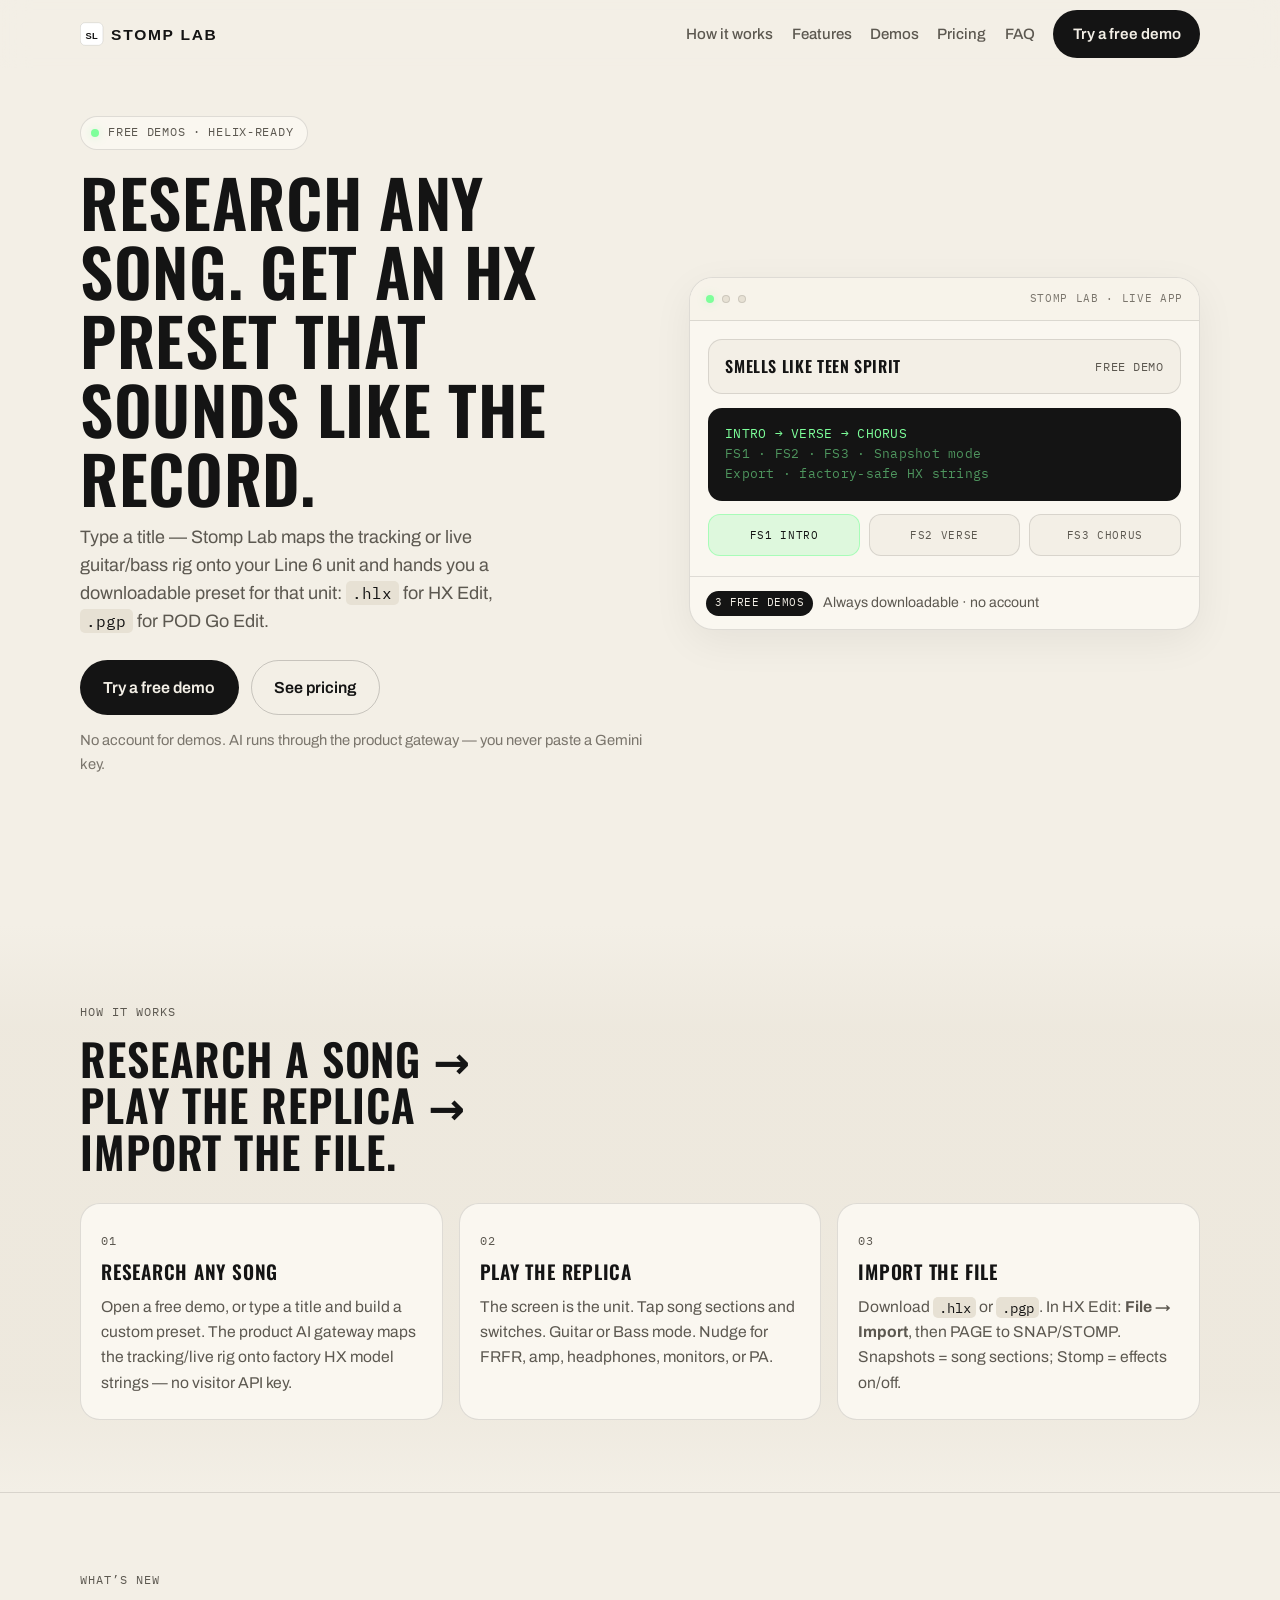
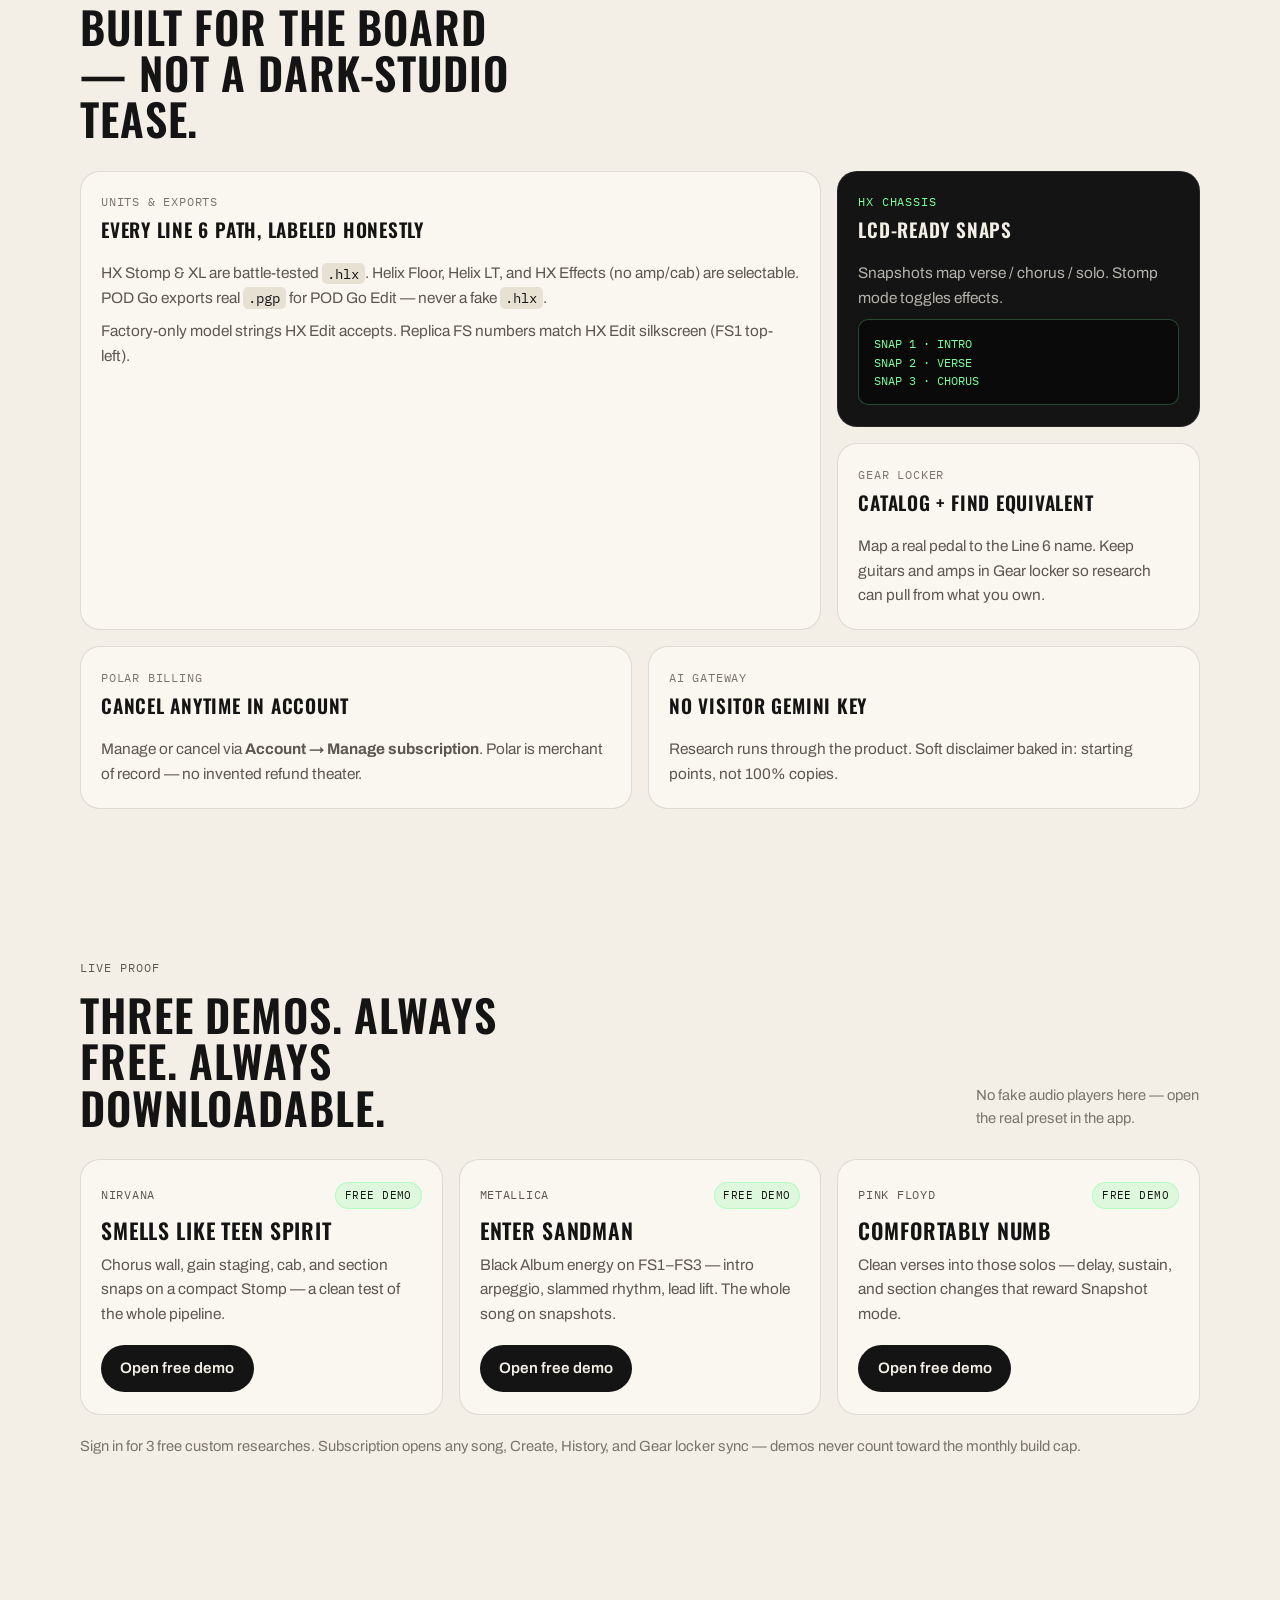
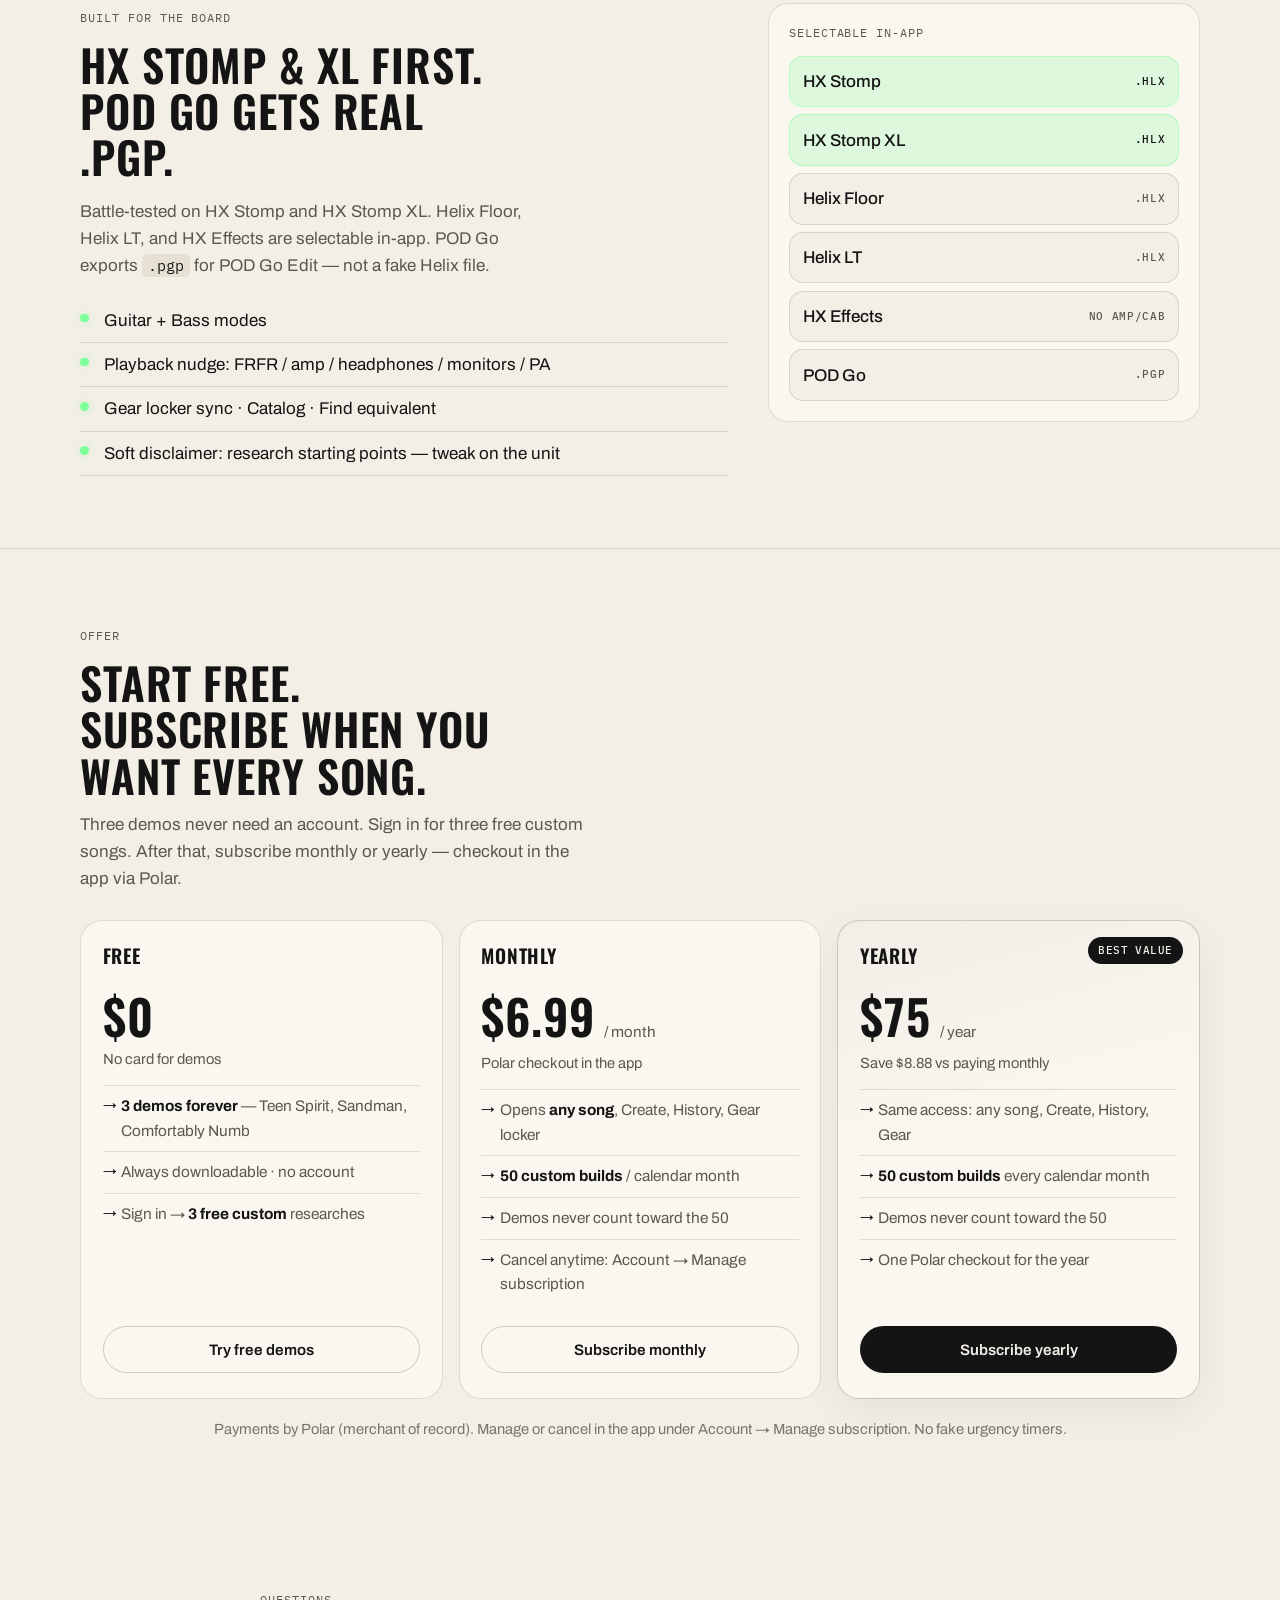
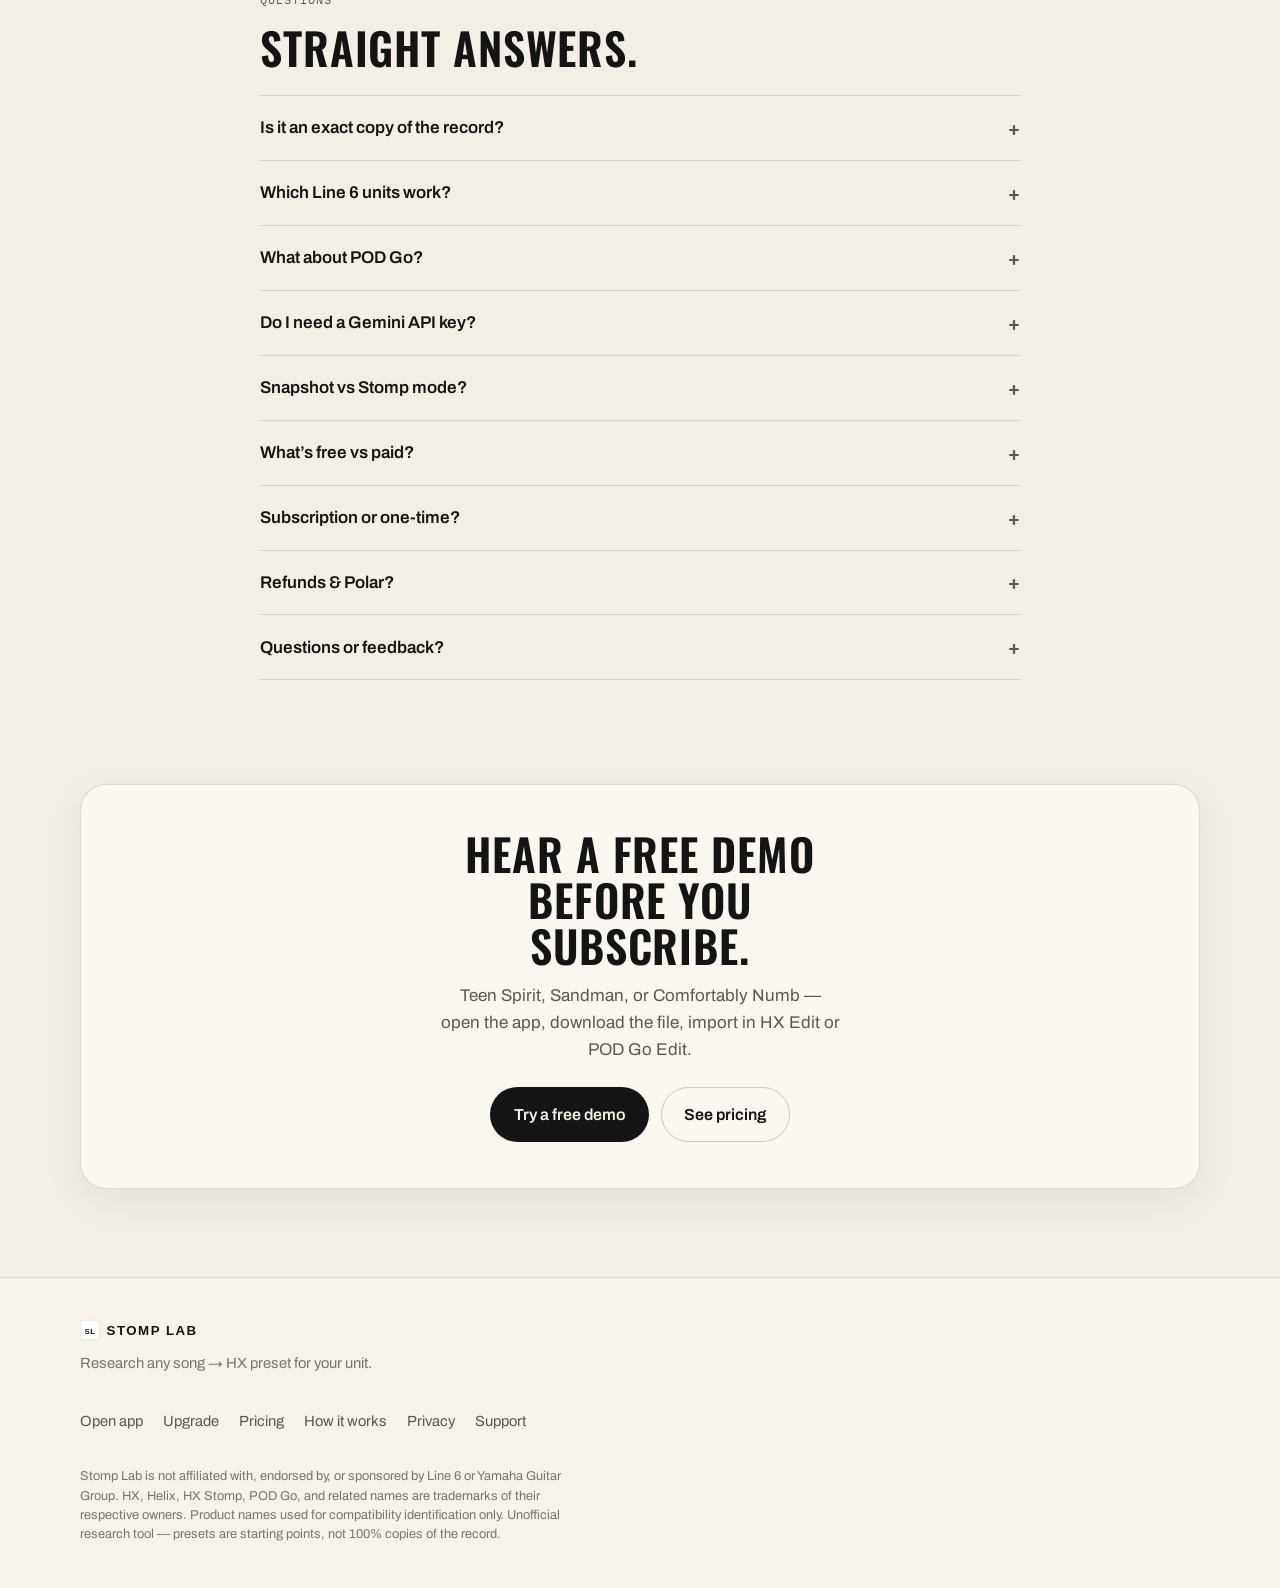
==== index.html @ 59ea1b0c "Sync cream landing to Sep 2026 app copy Drop Liam Boyd credit, soft-pedal Amazon shop, hero Research" ====
<!DOCTYPE html>
<html lang="en">
<head>
  <meta charset="utf-8">
  <meta name="viewport" content="width=device-width, initial-scale=1">
  <title>StompLab — Research any song. Get an HX preset that sounds like the record.</title>
  <meta name="description" content="Research any song. Type a title, get a preset for your Line 6 unit (.hlx / .pgp). Three free demos, no account. Built for HX Stomp &amp; Stomp XL.">
  <meta name="theme-color" content="#f3efe6">
  <meta name="color-scheme" content="light">
  <link rel="icon" href="favicon.svg" type="image/svg+xml">
  <link rel="canonical" href="https://stomplab-site.vercel.app/">
  <meta property="og:type" content="website">
  <meta property="og:site_name" content="StompLab">
  <meta property="og:title" content="StompLab — Research any song. Get an HX preset that sounds like the record.">
  <meta property="og:description" content="Type a title → preset for your unit (.hlx / .pgp). Three free demos always downloadable. Research any song on stomplab.app.">
  <meta property="og:image" content="https://stomplab.app/og.jpg">
  <meta property="og:image:alt" content="StompLab product view with a song mapped onto an HX Stomp layout">
  <meta property="og:url" content="https://stomplab-site.vercel.app/">
  <meta name="twitter:card" content="summary_large_image">
  <meta name="twitter:title" content="StompLab — Research any song. Get an HX preset that sounds like the record.">
  <meta name="twitter:description" content="3 free demos · no account · .hlx / .pgp · Snapshot-ready.">
  <meta name="twitter:image" content="https://stomplab.app/og.jpg">
  <link rel="preconnect" href="https://fonts.googleapis.com">
  <link rel="preconnect" href="https://fonts.gstatic.com" crossorigin>
  <link href="https://fonts.googleapis.com/css2?family=Archivo:ital,wght@0,400;0,500;0,600;0,700;1,400&family=IBM+Plex+Mono:wght@400;500&family=Oswald:wght@500;600;700&display=swap" rel="stylesheet">
  <link rel="stylesheet" href="styles.css">
  <script type="application/ld+json">
  {
    "@context": "https://schema.org",
    "@type": "SoftwareApplication",
    "name": "StompLab",
    "alternateName": "Stomp Lab",
    "applicationCategory": "MultimediaApplication",
    "operatingSystem": "Web",
    "url": "https://stomplab.app",
    "image": "https://stomplab.app/og.jpg",
    "description": "Research any song. Type a title, get a Line 6 preset for your unit — .hlx for HX Edit or .pgp for POD Go. Three free demos with no account.",
    "author": { "@type": "Organization", "name": "Stomp Lab" },
    "offers": [
      {
        "@type": "Offer",
        "name": "StompLab Monthly",
        "price": "6.99",
        "priceCurrency": "USD",
        "description": "Subscribe monthly via Polar. Opens any song, Create, History, Gear locker. 50 custom builds per calendar month; demos never count."
      },
      {
        "@type": "Offer",
        "name": "StompLab Yearly",
        "price": "75",
        "priceCurrency": "USD",
        "description": "Subscribe yearly (~$8.88 saved vs monthly). Same access: any song, Create, History, Gear, 50 custom builds per month."
      }
    ]
  }
  </script>
</head>
<body id="top">
  <a class="skip" href="#main">Skip to content</a>

  <header class="site-header" id="site-header">
    <div class="wrap header-inner">
      <a class="wordmark" href="#top" aria-label="Stomp Lab home">
        <img src="wordmark.svg" width="248" height="36" alt="Stomp Lab">
      </a>
      <button class="nav-toggle" type="button" aria-expanded="false" aria-controls="site-nav" aria-label="Open menu">
        <span aria-hidden="true"></span>
      </button>
      <nav class="site-nav" id="site-nav" aria-label="Primary">
        <a href="#how">How it works</a>
        <a href="#features">Features</a>
        <a href="#demos">Demos</a>
        <a href="#pricing">Pricing</a>
        <a href="#faq">FAQ</a>
        <a class="btn btn-primary" href="https://stomplab.app">Try a free demo</a>
      </nav>
    </div>
  </header>

  <main id="main">
    <!-- HERO -->
    <section class="hero">
      <div class="wrap hero-grid">
        <div class="hero-copy reveal">
          <p class="announcement"><span class="led" aria-hidden="true"></span> Free demos · Helix-ready</p>
          <h1>Research any song. Get an HX preset that sounds like the record.</h1>
          <p class="lede">Type a title — Stomp Lab maps the tracking or live guitar/bass rig onto your Line&nbsp;6 unit and hands you a downloadable preset for that unit: <code>.hlx</code> for HX Edit, <code>.pgp</code> for POD&nbsp;Go Edit.</p>
          <div class="cta-row">
            <a class="btn btn-primary btn-lg" href="https://stomplab.app">Try a free demo</a>
            <a class="btn btn-ghost btn-lg" href="#pricing">See pricing</a>
          </div>
          <p class="hero-fine">No account for demos. AI runs through the product gateway — you never paste a Gemini key.</p>
        </div>

        <aside class="hero-mock reveal" aria-label="Product workflow preview">
          <div class="mock-chrome">
            <span class="mock-dot live" aria-hidden="true"></span>
            <span class="mock-dot" aria-hidden="true"></span>
            <span class="mock-dot" aria-hidden="true"></span>
            <span class="mock-title">Stomp Lab · live app</span>
          </div>
          <div class="mock-body">
            <div class="mock-row">
              <strong>Smells Like Teen Spirit</strong>
              <span>Free demo</span>
            </div>
            <div class="mock-lcd" aria-hidden="true">
              <div>INTRO → VERSE → CHORUS</div>
              <div class="dim">FS1 · FS2 · FS3 · Snapshot mode</div>
              <div class="dim">Export · factory-safe HX strings</div>
            </div>
            <div class="mock-fs" aria-hidden="true">
              <div class="on">FS1 Intro</div>
              <div>FS2 Verse</div>
              <div>FS3 Chorus</div>
            </div>
          </div>
          <div class="mock-caption">
            <span class="pill pill-ink">3 free demos</span>
            <span>Always downloadable · no account</span>
          </div>
        </aside>
      </div>
    </section>

    <!-- PROOF STRIP -->
    <section class="trust" aria-label="What you get">
      <div class="wrap">
        <ul class="trust-strip reveal">
          <li><strong>3 free demos</strong> · no account</li>
          <li><code>.hlx</code> / <code>.pgp</code> exports</li>
          <li>Snapshot-ready (FS1 top-left)</li>
          <li>HX Stomp · XL · Helix · POD Go</li>
        </ul>
      </div>
    </section>

    <!-- HOW IT WORKS -->
    <section class="how" id="how" aria-labelledby="how-title">
      <div class="wrap">
        <p class="section-kicker">How it works</p>
        <h2 id="how-title" class="reveal">Research a song → play the replica → import the file.</h2>
        <ol class="steps">
          <li class="step reveal">
            <span class="step-num" aria-hidden="true">01</span>
            <h3>Research any song</h3>
            <p>Open a free demo, or type a title and build a custom preset. The product AI gateway maps the tracking/live rig onto factory HX model strings — no visitor API key.</p>
          </li>
          <li class="step reveal">
            <span class="step-num" aria-hidden="true">02</span>
            <h3>Play the replica</h3>
            <p>The screen is the unit. Tap song sections and switches. Guitar or Bass mode. Nudge for FRFR, amp, headphones, monitors, or PA.</p>
          </li>
          <li class="step reveal">
            <span class="step-num" aria-hidden="true">03</span>
            <h3>Import the file</h3>
            <p>Download <code>.hlx</code> or <code>.pgp</code>. In HX Edit: <strong>File → Import</strong>, then PAGE to SNAP/STOMP. Snapshots = song sections; Stomp = effects on/off.</p>
          </li>
        </ol>
      </div>
    </section>

    <!-- FEATURE BENTO -->
    <section class="features" id="features" aria-labelledby="features-title">
      <div class="wrap">
        <p class="section-kicker">What’s new</p>
        <h2 id="features-title" class="reveal">Built for the board — not a dark-studio tease.</h2>
        <div class="bento">
          <article class="bento-card bento-lg reveal">
            <p class="meta">Units &amp; exports</p>
            <h3>Every Line 6 path, labeled honestly</h3>
            <p>HX Stomp &amp; XL are battle-tested <code>.hlx</code>. Helix Floor, Helix LT, and HX Effects (no amp/cab) are selectable. POD Go exports real <code>.pgp</code> for POD Go Edit — never a fake <code>.hlx</code>.</p>
            <p>Factory-only model strings HX Edit accepts. Replica FS numbers match HX Edit silkscreen (FS1 top-left).</p>
          </article>
          <article class="bento-card bento-sm bento-chassis reveal">
            <p class="meta">HX chassis</p>
            <h3>LCD-ready snaps</h3>
            <p>Snapshots map verse / chorus / solo. Stomp mode toggles effects.</p>
            <div class="chassis-lcd">SNAP 1 · INTRO<br>SNAP 2 · VERSE<br>SNAP 3 · CHORUS</div>
          </article>
          <article class="bento-card bento-sm reveal">
            <p class="meta">Gear locker</p>
            <h3>Catalog + Find equivalent</h3>
            <p>Map a real pedal to the Line&nbsp;6 name. Keep guitars and amps in Gear locker so research can pull from what you own.</p>
          </article>
          <article class="bento-card bento-md reveal">
            <p class="meta">Polar billing</p>
            <h3>Cancel anytime in Account</h3>
            <p>Manage or cancel via <strong>Account → Manage subscription</strong>. Polar is merchant of record — no invented refund theater.</p>
          </article>
          <article class="bento-card bento-md reveal">
            <p class="meta">AI gateway</p>
            <h3>No visitor Gemini key</h3>
            <p>Research runs through the product. Soft disclaimer baked in: starting points, not 100% copies.</p>
          </article>
        </div>
      </div>
    </section>

    <!-- DEMO GALLERY -->
    <section class="demos" id="demos" aria-labelledby="demos-title">
      <div class="wrap">
        <div class="section-head">
          <div>
            <p class="section-kicker">Live proof</p>
            <h2 id="demos-title" class="reveal">Three demos. Always free. Always downloadable.</h2>
          </div>
          <p class="section-aside">No fake audio players here — open the real preset in the app.</p>
        </div>
        <div class="demo-grid">
          <article class="demo-card reveal">
            <div class="demo-meta">
              <span class="demo-artist">Nirvana</span>
              <span class="pill pill-led">Free demo</span>
            </div>
            <h3>Smells Like Teen Spirit</h3>
            <p>Chorus wall, gain staging, cab, and section snaps on a compact Stomp — a clean test of the whole pipeline.</p>
            <a class="btn btn-primary" href="https://stomplab.app/preset/featured-teen-spirit">Open free demo</a>
          </article>
          <article class="demo-card reveal">
            <div class="demo-meta">
              <span class="demo-artist">Metallica</span>
              <span class="pill pill-led">Free demo</span>
            </div>
            <h3>Enter Sandman</h3>
            <p>Black Album energy on FS1–FS3 — intro arpeggio, slammed rhythm, lead lift. The whole song on snapshots.</p>
            <a class="btn btn-primary" href="https://stomplab.app/preset/featured-sandman">Open free demo</a>
          </article>
          <article class="demo-card reveal">
            <div class="demo-meta">
              <span class="demo-artist">Pink Floyd</span>
              <span class="pill pill-led">Free demo</span>
            </div>
            <h3>Comfortably Numb</h3>
            <p>Clean verses into those solos — delay, sustain, and section changes that reward Snapshot mode.</p>
            <a class="btn btn-primary" href="https://stomplab.app/preset/featured-numb">Open free demo</a>
          </article>
        </div>
        <p class="demo-note">Sign in for 3 free custom researches. Subscription opens any song, Create, History, and Gear locker sync — demos never count toward the monthly build cap.</p>
      </div>
    </section>

    <!-- HARDWARE -->
    <section class="hardware" id="hardware" aria-labelledby="hardware-title">
      <div class="wrap hardware-grid">
        <div class="reveal">
          <p class="section-kicker">Built for the board</p>
          <h2 id="hardware-title">HX Stomp &amp; XL first. POD Go gets real .pgp.</h2>
          <p>Battle-tested on HX Stomp and HX Stomp XL. Helix Floor, Helix LT, and HX Effects are selectable in-app. POD Go exports <code>.pgp</code> for POD Go Edit — not a fake Helix file.</p>
          <ul class="check-list">
            <li>Guitar + Bass modes</li>
            <li>Playback nudge: FRFR / amp / headphones / monitors / PA</li>
            <li>Gear locker sync · Catalog · Find equivalent</li>
            <li>Soft disclaimer: research starting points — tweak on the unit</li>
          </ul>
        </div>
        <aside class="device-panel reveal" aria-label="Devices selectable in the app">
          <p class="device-label">Selectable in-app</p>
          <ul class="device-list">
            <li class="core">HX Stomp <span>.hlx</span></li>
            <li class="core">HX Stomp XL <span>.hlx</span></li>
            <li>Helix Floor <span>.hlx</span></li>
            <li>Helix LT <span>.hlx</span></li>
            <li>HX Effects <span>no amp/cab</span></li>
            <li>POD Go <span>.pgp</span></li>
          </ul>
        </aside>
      </div>
    </section>

    <!-- PRICING -->
    <section class="pricing" id="pricing" aria-labelledby="pricing-title">
      <div class="wrap">
        <p class="section-kicker">Offer</p>
        <h2 id="pricing-title" class="reveal">Start free. Subscribe when you want every song.</h2>
        <p class="price-intro">Three demos never need an account. Sign in for three free custom songs. After that, subscribe monthly or yearly — checkout in the app via Polar.</p>
        <div class="price-grid price-grid-3">
          <article class="price-card reveal">
            <h3>Free</h3>
            <p class="price-amount"><span class="num">$0</span></p>
            <p class="price-sub">No card for demos</p>
            <ul>
              <li><strong>3 demos forever</strong> — Teen Spirit, Sandman, Comfortably Numb</li>
              <li>Always downloadable · no account</li>
              <li>Sign in → <strong>3 free custom</strong> researches</li>
            </ul>
            <a class="btn btn-ghost btn-block" href="https://stomplab.app">Try free demos</a>
          </article>
          <article class="price-card reveal">
            <h3>Monthly</h3>
            <p class="price-amount">
              <span class="num">$6.99</span>
              <span class="was">/ month</span>
            </p>
            <p class="price-sub">Polar checkout in the app</p>
            <ul>
              <li>Opens <strong>any song</strong>, Create, History, Gear locker</li>
              <li><strong>50 custom builds</strong> / calendar month</li>
              <li>Demos never count toward the 50</li>
              <li>Cancel anytime: Account → Manage subscription</li>
            </ul>
            <a class="btn btn-ghost btn-block" href="https://stomplab.app/upgrade">Subscribe monthly</a>
          </article>
          <article class="price-card price-card-featured reveal">
            <p class="price-badge">Best value</p>
            <h3>Yearly</h3>
            <p class="price-amount">
              <span class="num">$75</span>
              <span class="was">/ year</span>
            </p>
            <p class="price-sub">Save $8.88 vs paying monthly</p>
            <ul>
              <li>Same access: any song, Create, History, Gear</li>
              <li><strong>50 custom builds</strong> every calendar month</li>
              <li>Demos never count toward the 50</li>
              <li>One Polar checkout for the year</li>
            </ul>
            <a class="btn btn-primary btn-block" href="https://stomplab.app/upgrade">Subscribe yearly</a>
          </article>
        </div>
        <p class="price-fine">Payments by Polar (merchant of record). Manage or cancel in the app under Account → Manage subscription. No fake urgency timers.</p>
      </div>
    </section>

    <!-- FAQ -->
    <section class="faq" id="faq" aria-labelledby="faq-title">
      <div class="wrap narrow">
        <p class="section-kicker">Questions</p>
        <h2 id="faq-title" class="reveal">Straight answers.</h2>
        <div class="accordion">
          <details>
            <summary>Is it an exact copy of the record?</summary>
            <p>No. Rigs are research starting points — not a 100% copy of the record. Use them as a reference, then tweak on your unit. The soft disclaimer is in the product for that reason.</p>
          </details>
          <details>
            <summary>Which Line 6 units work?</summary>
            <p>Battle-tested on <strong>HX Stomp</strong> and <strong>HX Stomp XL</strong> (<code>.hlx</code>). Also selectable: Helix Floor, Helix LT, HX Effects (no amp/cab), and POD Go (<code>.pgp</code> for POD Go Edit — not a fake <code>.hlx</code>).</p>
          </details>
          <details>
            <summary>What about POD Go?</summary>
            <p>POD Go is a first-class selectable unit. Exports are real <code>.pgp</code> files for POD Go Edit. We do not ship fake Helix <code>.hlx</code> files for POD Go.</p>
          </details>
          <details>
            <summary>Do I need a Gemini API key?</summary>
            <p>No. Research runs through the product’s AI gateway. You never paste a visitor Gemini key.</p>
          </details>
          <details>
            <summary>Snapshot vs Stomp mode?</summary>
            <p>After import (<strong>File → Import</strong> in HX Edit), PAGE to SNAP or STOMP. <strong>Snapshot</strong> = song sections on FS1–FS3 (FS1 is top-left, matching HX Edit silkscreen). <strong>Stomp</strong> = effects on/off.</p>
          </details>
          <details>
            <summary>What’s free vs paid?</summary>
            <p>Three demos forever with no account. Sign in for three free custom songs. Then subscribe <strong>$6.99/month</strong> or <strong>$75/year</strong> (save $8.88). Subscription opens any song, Create, History, and Gear locker. 50 custom builds per calendar month — demos never count.</p>
          </details>
          <details>
            <summary>Subscription or one-time?</summary>
            <p>Subscription only — monthly or yearly via Polar. There is no one-time unlock. Manage or cancel anytime via <strong>Account → Manage subscription</strong> (Polar MoR).</p>
          </details>
          <details>
            <summary>Refunds &amp; Polar?</summary>
            <p>Checkout and billing are handled by Polar as merchant of record. Use Polar’s customer flow for receipts, cancellation, and refund terms — we don’t invent a policy beyond what Polar shows.</p>
          </details>
          <details>
            <summary>Questions or feedback?</summary>
            <p>Email <a href="mailto:stomplab1@gmail.com">stomplab1@gmail.com</a>. Preset notes inside <a href="https://stomplab.app">stomplab.app</a> help improve how close presets get to the record and train the models — not just a mailbox dump.</p>
          </details>
        </div>
      </div>
    </section>

    <!-- FINAL CTA -->
    <section class="final-cta" aria-labelledby="final-title">
      <div class="wrap final-inner reveal">
        <h2 id="final-title">Hear a free demo before you subscribe.</h2>
        <p>Teen Spirit, Sandman, or Comfortably Numb — open the app, download the file, import in HX Edit or POD Go Edit.</p>
        <div class="cta-row center">
          <a class="btn btn-primary btn-lg" href="https://stomplab.app">Try a free demo</a>
          <a class="btn btn-ghost btn-lg" href="#pricing">See pricing</a>
        </div>
      </div>
    </section>
  </main>

  <footer class="site-footer">
    <div class="wrap footer-inner">
      <div class="footer-brand">
        <img src="wordmark.svg" width="180" height="26" alt="Stomp Lab">
        <p>Research any song → HX preset for your unit.</p>
      </div>
      <nav class="footer-nav" aria-label="Footer">
        <a href="https://stomplab.app">Open app</a>
        <a href="https://stomplab.app/upgrade">Upgrade</a>
        <a href="#pricing">Pricing</a>
        <a href="#how">How it works</a>
        <a href="privacy.html">Privacy</a>
        <a href="mailto:stomplab1@gmail.com">Support</a>
      </nav>
      <p class="footer-legal">Stomp Lab is not affiliated with, endorsed by, or sponsored by Line&nbsp;6 or Yamaha Guitar Group. HX, Helix, HX Stomp, POD Go, and related names are trademarks of their respective owners. Product names used for compatibility identification only. Unofficial research tool — presets are starting points, not 100% copies of the record.</p>
    </div>
  </footer>

  <div class="mobile-cta" aria-label="Quick action">
    <a class="btn btn-primary" href="https://stomplab.app">Try a free demo</a>
  </div>

  <script src="main.js" defer></script>
</body>
</html>
---- styles.css ----
:root {
  --bg: #f3efe6;
  --bg-elev: #f7f3ea;
  --card: #faf7f0;
  --card-hover: #fffdf8;
  --muted-surface: #e7e1d4;
  --text: #141414;
  --muted: #5c5850;
  --muted-2: #7a756c;
  --border: rgba(20, 20, 20, 0.12);
  --border-strong: rgba(20, 20, 20, 0.2);
  --led: #7dff9a;
  --led-dim: rgba(125, 255, 154, 0.22);
  --led-glow: rgba(125, 255, 154, 0.35);
  --chassis: #141414;
  --chassis-card: #1c1c1c;
  --chassis-text: #f3efe6;
  --radius: 20px;
  --radius-sm: 14px;
  --radius-pill: 999px;
  --wrap: 1120px;
  --header-h: 68px;
  --font-display: "Oswald", "Arial Narrow", system-ui, sans-serif;
  --font-sans: "Archivo", system-ui, sans-serif;
  --font-mono: "IBM Plex Mono", ui-monospace, monospace;
  --ease: cubic-bezier(0.22, 1, 0.36, 1);
  --shadow-soft: 0 12px 40px rgba(20, 20, 20, 0.06);
}

*, *::before, *::after { box-sizing: border-box; }

html {
  scroll-behavior: smooth;
  -webkit-text-size-adjust: 100%;
}

@media (prefers-reduced-motion: reduce) {
  html { scroll-behavior: auto; }
  *, *::before, *::after {
    animation-duration: 0.01ms !important;
    animation-iteration-count: 1 !important;
    transition-duration: 0.01ms !important;
  }
  .reveal { opacity: 1 !important; transform: none !important; }
}

body {
  margin: 0;
  font-family: var(--font-sans);
  font-size: 1.0625rem;
  line-height: 1.6;
  color: var(--text);
  background: var(--bg);
  min-height: 100vh;
}

img { max-width: 100%; height: auto; display: block; }
a { color: var(--text); text-decoration-thickness: 1px; text-underline-offset: 0.18em; }
a:hover { color: #000; }
code {
  font-family: var(--font-mono);
  font-size: 0.88em;
  color: var(--text);
  background: var(--muted-surface);
  padding: 0.12em 0.4em;
  border-radius: 5px;
}

.wrap { width: min(100% - 2rem, var(--wrap)); margin-inline: auto; }
.wrap.narrow { width: min(100% - 2rem, 760px); }

.skip {
  position: absolute;
  left: 1rem;
  top: -100px;
  z-index: 100;
  background: var(--text);
  color: var(--bg);
  padding: 0.7rem 1rem;
  font-weight: 600;
  border-radius: 10px;
}
.skip:focus { top: 1rem; outline: 2px solid var(--led); }

/* ——— Nav ——— */
.site-header {
  position: sticky;
  top: 0;
  z-index: 50;
  height: var(--header-h);
  background: rgba(243, 239, 230, 0.78);
  backdrop-filter: blur(14px);
  -webkit-backdrop-filter: blur(14px);
  border-bottom: 1px solid transparent;
  transition: border-color 0.2s ease, background 0.2s ease, box-shadow 0.2s ease;
}
.site-header.is-scrolled {
  border-bottom-color: var(--border);
  background: rgba(243, 239, 230, 0.92);
  box-shadow: 0 8px 24px rgba(20, 20, 20, 0.04);
}
.header-inner {
  height: var(--header-h);
  display: flex;
  align-items: center;
  justify-content: space-between;
  gap: 1rem;
}
.wordmark img { height: 28px; width: auto; }
.site-nav {
  display: flex;
  align-items: center;
  gap: 1.15rem;
}
.site-nav a:not(.btn) {
  color: var(--muted);
  text-decoration: none;
  font-weight: 500;
  font-size: 0.94rem;
  min-height: 44px;
  display: inline-flex;
  align-items: center;
}
.site-nav a:not(.btn):hover { color: var(--text); }
.nav-toggle {
  display: none;
  width: 44px;
  height: 44px;
  border: 1px solid var(--border);
  border-radius: 12px;
  background: var(--card);
  cursor: pointer;
  align-items: center;
  justify-content: center;
  padding: 0;
}
.nav-toggle span,
.nav-toggle span::before,
.nav-toggle span::after {
  display: block;
  width: 18px;
  height: 2px;
  background: var(--text);
  position: relative;
  transition: transform 0.2s var(--ease);
}
.nav-toggle span::before,
.nav-toggle span::after { content: ""; position: absolute; left: 0; }
.nav-toggle span::before { top: -6px; }
.nav-toggle span::after { top: 6px; }
.nav-toggle[aria-expanded="true"] span { background: transparent; }
.nav-toggle[aria-expanded="true"] span::before { top: 0; transform: rotate(45deg); }
.nav-toggle[aria-expanded="true"] span::after { top: 0; transform: rotate(-45deg); }

/* ——— Buttons ——— */
.btn {
  display: inline-flex;
  align-items: center;
  justify-content: center;
  gap: 0.4rem;
  min-height: 44px;
  padding: 0.65rem 1.15rem;
  border-radius: var(--radius-pill);
  font-family: var(--font-sans);
  font-weight: 600;
  font-size: 0.95rem;
  text-decoration: none;
  border: 1px solid transparent;
  cursor: pointer;
  transition: transform 0.15s var(--ease), background 0.15s ease, border-color 0.15s ease, box-shadow 0.15s ease;
}
.btn:hover { color: inherit; }
.btn-primary {
  background: var(--text);
  color: var(--bg);
}
.btn-primary:hover {
  background: #000;
  color: var(--bg);
  transform: translateY(-1px);
  box-shadow: var(--shadow-soft);
}
.btn-ghost {
  background: transparent;
  color: var(--text);
  border-color: var(--border-strong);
}
.btn-ghost:hover {
  border-color: var(--text);
  background: var(--card);
  color: var(--text);
}
.btn-lg { padding: 0.85rem 1.4rem; font-size: 1rem; }
.btn-block { width: 100%; }
.cta-row {
  display: flex;
  flex-wrap: wrap;
  gap: 0.75rem;
  margin-top: 1.5rem;
}
.cta-row.center { justify-content: center; }

/* ——— Type ——— */
.eyebrow,
.section-kicker {
  display: inline-flex;
  align-items: center;
  gap: 0.55rem;
  font-family: var(--font-mono);
  font-size: 0.75rem;
  letter-spacing: 0.08em;
  text-transform: uppercase;
  color: var(--muted);
  margin: 0 0 0.95rem;
}
.announcement {
  display: inline-flex;
  align-items: center;
  gap: 0.55rem;
  padding: 0.4rem 0.85rem 0.4rem 0.65rem;
  border-radius: var(--radius-pill);
  border: 1px solid var(--border);
  background: var(--card);
  font-family: var(--font-mono);
  font-size: 0.74rem;
  letter-spacing: 0.06em;
  text-transform: uppercase;
  color: var(--muted);
  margin: 0 0 1.15rem;
}
.led {
  width: 8px;
  height: 8px;
  border-radius: 50%;
  background: var(--led);
  box-shadow: 0 0 10px var(--led-glow);
  flex-shrink: 0;
  animation: pulse-led 2.4s ease-in-out infinite;
}
@keyframes pulse-led {
  0%, 100% { opacity: 1; }
  50% { opacity: 0.45; }
}
@media (prefers-reduced-motion: reduce) {
  .led { animation: none; }
}

h1, h2, h3 {
  font-family: var(--font-display);
  font-weight: 600;
  letter-spacing: 0.02em;
  text-transform: uppercase;
  line-height: 1.05;
  margin: 0 0 0.75rem;
  color: var(--text);
}
h1 {
  font-size: clamp(2.4rem, 6vw, 4.1rem);
  max-width: 14ch;
  letter-spacing: 0.01em;
}
h2 {
  font-size: clamp(1.85rem, 3.8vw, 2.75rem);
  max-width: 18ch;
}
h3 {
  font-size: 1.2rem;
  letter-spacing: 0.04em;
  text-transform: uppercase;
}
.lede {
  font-size: 1.125rem;
  color: var(--muted);
  max-width: 42ch;
  margin: 0;
  line-height: 1.55;
}
.hero-fine,
.section-aside,
.demo-note,
.price-fine {
  color: var(--muted-2);
  font-size: 0.92rem;
}
.section-head {
  display: flex;
  flex-wrap: wrap;
  align-items: end;
  justify-content: space-between;
  gap: 1rem;
  margin-bottom: 1.75rem;
}
.section-head h2 { margin-bottom: 0; }
.section-aside { max-width: 28ch; margin: 0; }

/* ——— Reveal ——— */
.reveal {
  opacity: 0;
  transform: translateY(14px);
  transition: opacity 0.45s var(--ease), transform 0.45s var(--ease);
}
.reveal.is-in { opacity: 1; transform: none; }

/* ——— Hero ——— */
.hero { padding: 3rem 0 2.25rem; }
.hero-grid {
  display: grid;
  gap: 2.25rem;
  align-items: center;
}
@media (min-width: 920px) {
  .hero-grid {
    grid-template-columns: 1.05fr 0.95fr;
    gap: 2.75rem;
  }
}
.hero-mock {
  background: var(--card);
  border: 1px solid var(--border);
  border-radius: calc(var(--radius) + 4px);
  overflow: hidden;
  box-shadow: var(--shadow-soft);
}
.mock-chrome {
  display: flex;
  align-items: center;
  gap: 0.5rem;
  padding: 0.75rem 1rem;
  border-bottom: 1px solid var(--border);
  background: var(--bg-elev);
}
.mock-dot {
  width: 8px;
  height: 8px;
  border-radius: 50%;
  background: var(--muted-surface);
  border: 1px solid var(--border);
}
.mock-dot.live { background: var(--led); border-color: transparent; box-shadow: 0 0 8px var(--led-glow); }
.mock-title {
  margin-left: auto;
  font-family: var(--font-mono);
  font-size: 0.7rem;
  letter-spacing: 0.06em;
  text-transform: uppercase;
  color: var(--muted-2);
}
.mock-body { padding: 1.15rem 1.15rem 1.25rem; display: grid; gap: 0.85rem; }
.mock-row {
  display: flex;
  align-items: center;
  justify-content: space-between;
  gap: 0.75rem;
  padding: 0.85rem 1rem;
  border-radius: var(--radius-sm);
  border: 1px solid var(--border);
  background: var(--bg);
}
.mock-row strong {
  font-family: var(--font-display);
  font-weight: 600;
  letter-spacing: 0.04em;
  text-transform: uppercase;
  font-size: 1rem;
}
.mock-row span {
  font-family: var(--font-mono);
  font-size: 0.72rem;
  letter-spacing: 0.05em;
  text-transform: uppercase;
  color: var(--muted);
}
.mock-lcd {
  background: var(--chassis);
  color: var(--led);
  border-radius: var(--radius-sm);
  padding: 1rem 1.05rem;
  font-family: var(--font-mono);
  font-size: 0.82rem;
  line-height: 1.55;
  letter-spacing: 0.02em;
}
.mock-lcd .dim { color: rgba(125, 255, 154, 0.55); }
.mock-fs {
  display: grid;
  grid-template-columns: repeat(3, 1fr);
  gap: 0.55rem;
}
.mock-fs div {
  text-align: center;
  padding: 0.7rem 0.4rem;
  border-radius: 12px;
  border: 1px solid var(--border);
  background: var(--bg);
  font-family: var(--font-mono);
  font-size: 0.68rem;
  letter-spacing: 0.06em;
  text-transform: uppercase;
  color: var(--muted);
}
.mock-fs div.on {
  border-color: rgba(125, 255, 154, 0.55);
  background: var(--led-dim);
  color: var(--text);
}
.mock-caption {
  display: flex;
  flex-wrap: wrap;
  align-items: center;
  gap: 0.65rem;
  padding: 0.85rem 1rem;
  font-size: 0.88rem;
  color: var(--muted);
  border-top: 1px solid var(--border);
}
.pill {
  display: inline-flex;
  align-items: center;
  padding: 0.22rem 0.55rem;
  border-radius: var(--radius-pill);
  font-family: var(--font-mono);
  font-size: 0.7rem;
  letter-spacing: 0.04em;
  text-transform: uppercase;
}
.pill-ink {
  background: var(--text);
  color: var(--bg);
}
.pill-soft {
  background: var(--muted-surface);
  color: var(--muted);
  border: 1px solid var(--border);
}
.pill-led {
  background: var(--led-dim);
  color: var(--text);
  border: 1px solid rgba(125, 255, 154, 0.45);
}

/* ——— Trust ——— */
.trust { padding: 0 0 2.5rem; }
.trust-strip {
  list-style: none;
  margin: 0;
  padding: 1rem 1.15rem;
  display: flex;
  flex-wrap: wrap;
  gap: 0.65rem 1.5rem;
  justify-content: center;
  background: var(--card);
  border: 1px solid var(--border);
  border-radius: var(--radius);
  color: var(--muted);
  font-size: 0.92rem;
}
.trust-strip strong { color: var(--text); font-weight: 600; }

/* ——— Sections ——— */
.how, .features, .demos, .hardware, .pricing, .faq, .final-cta { padding: 4.5rem 0; }
.how { background: linear-gradient(180deg, transparent, rgba(231, 225, 212, 0.45) 18%, rgba(231, 225, 212, 0.45) 82%, transparent); }
.pricing { border-top: 1px solid var(--border); }
.features { border-top: 1px solid var(--border); }

.steps {
  list-style: none;
  margin: 1.75rem 0 0;
  padding: 0;
  display: grid;
  gap: 1rem;
}
@media (min-width: 800px) {
  .steps { grid-template-columns: repeat(3, 1fr); }
}
.step {
  background: var(--card);
  border: 1px solid var(--border);
  border-radius: var(--radius);
  padding: 1.4rem 1.25rem 1.5rem;
  transition: transform 0.18s var(--ease), border-color 0.18s ease, box-shadow 0.18s ease;
}
.step:hover {
  transform: translateY(-2px);
  border-color: var(--border-strong);
  box-shadow: var(--shadow-soft);
}
.step-num {
  font-family: var(--font-mono);
  font-size: 0.78rem;
  color: var(--muted);
  letter-spacing: 0.08em;
}
.step h3 { margin-top: 0.55rem; }
.step p { margin: 0; color: var(--muted); font-size: 0.98rem; }

/* ——— Bento ——— */
.bento {
  display: grid;
  gap: 1rem;
  margin-top: 1.75rem;
  grid-template-columns: 1fr;
}
@media (min-width: 760px) {
  .bento {
    grid-template-columns: repeat(6, 1fr);
    grid-auto-rows: minmax(140px, auto);
  }
  .bento-lg { grid-column: span 4; grid-row: span 2; }
  .bento-sm { grid-column: span 2; }
  .bento-md { grid-column: span 3; }
}
.bento-card {
  background: var(--card);
  border: 1px solid var(--border);
  border-radius: var(--radius);
  padding: 1.35rem 1.25rem;
  display: flex;
  flex-direction: column;
  gap: 0.55rem;
  transition: transform 0.18s var(--ease), border-color 0.18s ease, box-shadow 0.18s ease;
}
.bento-card:hover {
  transform: translateY(-2px);
  border-color: var(--border-strong);
  box-shadow: var(--shadow-soft);
}
.bento-card p { margin: 0; color: var(--muted); font-size: 0.96rem; }
.bento-card .meta {
  font-family: var(--font-mono);
  font-size: 0.72rem;
  letter-spacing: 0.07em;
  text-transform: uppercase;
  color: var(--muted-2);
}
.bento-chassis {
  background: var(--chassis);
  color: var(--chassis-text);
  border-color: rgba(255, 255, 255, 0.08);
}
.bento-chassis:hover {
  border-color: rgba(125, 255, 154, 0.35);
  box-shadow: 0 12px 40px rgba(0, 0, 0, 0.25);
}
.bento-chassis h3 { color: var(--chassis-text); }
.bento-chassis p { color: rgba(243, 239, 230, 0.72); }
.bento-chassis .meta { color: var(--led); }
.chassis-lcd {
  margin-top: auto;
  padding: 0.85rem 0.9rem;
  border-radius: 10px;
  background: #0a0a0a;
  color: var(--led);
  font-family: var(--font-mono);
  font-size: 0.78rem;
  line-height: 1.5;
  border: 1px solid rgba(125, 255, 154, 0.25);
}

/* ——— Demos ——— */
.demo-grid {
  display: grid;
  gap: 1rem;
}
@media (min-width: 800px) {
  .demo-grid { grid-template-columns: repeat(3, 1fr); }
}
.demo-card {
  display: flex;
  flex-direction: column;
  gap: 0.65rem;
  background: var(--card);
  border: 1px solid var(--border);
  border-radius: var(--radius);
  padding: 1.4rem 1.25rem;
  transition: transform 0.18s var(--ease), border-color 0.18s ease, box-shadow 0.18s ease, background 0.18s ease;
}
.demo-card:hover {
  transform: translateY(-2px);
  border-color: var(--border-strong);
  background: var(--card-hover);
  box-shadow: var(--shadow-soft);
}
.demo-meta {
  display: flex;
  align-items: center;
  justify-content: space-between;
  gap: 0.5rem;
}
.demo-artist {
  font-family: var(--font-mono);
  font-size: 0.74rem;
  letter-spacing: 0.06em;
  text-transform: uppercase;
  color: var(--muted);
}
.demo-card h3 { margin: 0; font-size: 1.35rem; }
.demo-card p { margin: 0; color: var(--muted); font-size: 0.96rem; flex: 1; }
.demo-card .btn { margin-top: 0.5rem; align-self: flex-start; }
.demo-note { margin: 1.25rem 0 0; }

/* ——— Hardware ——— */
.hardware-grid {
  display: grid;
  gap: 1.75rem;
  align-items: start;
}
@media (min-width: 800px) {
  .hardware-grid { grid-template-columns: 1.2fr 0.8fr; gap: 2.5rem; }
}
.hardware p { color: var(--muted); max-width: 48ch; }
.check-list { margin: 1.25rem 0 0; padding: 0; list-style: none; }
.check-list li {
  position: relative;
  padding: 0.5rem 0 0.5rem 1.5rem;
  color: var(--text);
  border-bottom: 1px solid var(--border);
}
.check-list li::before {
  content: "";
  position: absolute;
  left: 0;
  top: 0.9rem;
  width: 0.55rem;
  height: 0.55rem;
  border-radius: 50%;
  background: var(--led);
  box-shadow: 0 0 8px var(--led-glow);
}
.device-panel {
  background: var(--card);
  border: 1px solid var(--border);
  border-radius: var(--radius);
  padding: 1.25rem;
}
.device-label {
  margin: 0 0 0.85rem;
  font-family: var(--font-mono);
  font-size: 0.72rem;
  letter-spacing: 0.08em;
  text-transform: uppercase;
  color: var(--muted-2);
}
.device-list { list-style: none; margin: 0; padding: 0; display: grid; gap: 0.45rem; }
.device-list li {
  display: flex;
  justify-content: space-between;
  align-items: center;
  padding: 0.7rem 0.8rem;
  border-radius: var(--radius-sm);
  background: var(--bg);
  border: 1px solid var(--border);
  font-weight: 500;
  min-height: 44px;
}
.device-list li.core {
  border-color: rgba(125, 255, 154, 0.45);
  background: var(--led-dim);
}
.device-list li span {
  font-family: var(--font-mono);
  font-size: 0.68rem;
  letter-spacing: 0.06em;
  text-transform: uppercase;
  color: var(--muted);
}
.device-list li.core span { color: var(--text); }

/* ——— Pricing ——— */
.price-intro { color: var(--muted); max-width: 52ch; margin: 0 0 0.25rem; }
.price-grid {
  display: grid;
  gap: 1rem;
  margin-top: 1.75rem;
}
@media (min-width: 900px) {
  .price-grid-3 { grid-template-columns: repeat(3, 1fr); }
}
.price-card {
  background: var(--card);
  border: 1px solid var(--border);
  border-radius: calc(var(--radius) + 2px);
  padding: 1.55rem 1.35rem 1.55rem;
  display: flex;
  flex-direction: column;
  gap: 0.85rem;
  position: relative;
  transition: transform 0.18s var(--ease), box-shadow 0.18s ease;
}
.price-card:hover {
  transform: translateY(-2px);
  box-shadow: var(--shadow-soft);
}
.price-card-featured {
  border-color: var(--border-strong);
  background: linear-gradient(165deg, rgba(20, 20, 20, 0.04), transparent 42%), var(--card);
  box-shadow: var(--shadow-soft);
}
.price-badge {
  position: absolute;
  top: 1rem;
  right: 1rem;
  margin: 0;
  padding: 0.28rem 0.65rem;
  border-radius: var(--radius-pill);
  background: var(--text);
  color: var(--bg);
  font-family: var(--font-mono);
  font-size: 0.68rem;
  font-weight: 500;
  letter-spacing: 0.04em;
  text-transform: uppercase;
}
.price-amount {
  display: flex;
  flex-wrap: wrap;
  align-items: baseline;
  gap: 0.55rem;
  margin: 0;
}
.price-amount .num {
  font-family: var(--font-display);
  font-size: 3rem;
  font-weight: 600;
  letter-spacing: 0.02em;
  line-height: 1;
  text-transform: uppercase;
}
.price-amount .was { color: var(--muted); font-size: 0.95rem; }
.price-sub { margin: -0.35rem 0 0; color: var(--muted); font-size: 0.92rem; }
.price-card ul { margin: 0 0 0.5rem; padding: 0; list-style: none; flex: 1; }
.price-card li {
  position: relative;
  padding: 0.5rem 0 0.5rem 1.15rem;
  color: var(--muted);
  border-top: 1px solid var(--border);
  font-size: 0.96rem;
}
.price-card li::before {
  content: "→";
  position: absolute;
  left: 0;
  color: var(--text);
  font-size: 0.85rem;
}
.price-card li strong { color: var(--text); }
.price-fine { margin: 1.15rem 0 0; text-align: center; }

/* ——— FAQ ——— */
.accordion { margin-top: 1.5rem; border-top: 1px solid var(--border); }
.accordion details { border-bottom: 1px solid var(--border); }
.accordion summary {
  list-style: none;
  cursor: pointer;
  padding: 1.15rem 2.25rem 1.15rem 0;
  font-weight: 600;
  position: relative;
  color: var(--text);
  min-height: 44px;
}
.accordion summary::-webkit-details-marker { display: none; }
.accordion summary::after {
  content: "+";
  position: absolute;
  right: 0;
  top: 50%;
  transform: translateY(-50%);
  font-family: var(--font-mono);
  color: var(--muted);
  font-size: 1.25rem;
}
.accordion details[open] summary::after { content: "–"; }
.accordion details p {
  margin: 0 0 1.15rem;
  color: var(--muted);
  max-width: 58ch;
}

/* ——— Final CTA ——— */
.final-cta { padding-top: 2rem; padding-bottom: 5.5rem; }
.final-inner {
  text-align: center;
  background: var(--card);
  border: 1px solid var(--border);
  border-radius: calc(var(--radius) + 6px);
  padding: 2.85rem 1.5rem;
  box-shadow: var(--shadow-soft);
}
.final-inner h2 { max-width: 16ch; margin-inline: auto; }
.final-inner > p {
  color: var(--muted);
  max-width: 40ch;
  margin: 0.5rem auto 0;
}

/* ——— Footer ——— */
.site-footer {
  border-top: 1px solid var(--border);
  padding: 2.5rem 0 2.75rem;
  background: var(--bg-elev);
}
.footer-inner { display: grid; gap: 1.5rem; }
.footer-brand p {
  margin: 0.65rem 0 0;
  color: var(--muted-2);
  font-size: 0.92rem;
}
.footer-brand img { height: 24px; width: auto; }
.footer-nav {
  display: flex;
  flex-wrap: wrap;
  gap: 0.75rem 1.25rem;
}
.footer-nav a {
  color: var(--muted);
  text-decoration: none;
  font-size: 0.92rem;
  min-height: 44px;
  display: inline-flex;
  align-items: center;
}
.footer-nav a:hover { color: var(--text); }
.footer-legal {
  margin: 0;
  color: var(--muted-2);
  font-size: 0.8rem;
  line-height: 1.5;
  max-width: 70ch;
}

/* ——— Legal ——— */
.legal-page { padding: 3rem 0 4rem; }
.legal-page h1 { max-width: none; margin-bottom: 0.5rem; }
.legal-page .lede { margin-bottom: 2rem; }
.legal-page h2 { font-size: 1.35rem; margin-top: 2rem; max-width: none; }
.legal-page p, .legal-page li { color: var(--muted); }
.legal-page ul { padding-left: 1.2rem; }

/* ——— Mobile sticky CTA ——— */
.mobile-cta {
  display: none;
  position: fixed;
  inset: auto 0 0 0;
  z-index: 40;
  padding: 0.75rem 1rem calc(0.75rem + env(safe-area-inset-bottom));
  background: rgba(243, 239, 230, 0.94);
  backdrop-filter: blur(12px);
  -webkit-backdrop-filter: blur(12px);
  border-top: 1px solid var(--border);
}
.mobile-cta .btn { width: 100%; min-height: 48px; }

@media (max-width: 760px) {
  .nav-toggle { display: inline-flex; }
  .site-nav {
    position: fixed;
    inset: var(--header-h) 0 auto 0;
    display: none;
    flex-direction: column;
    align-items: stretch;
    gap: 0;
    padding: 0.75rem 1rem 1rem;
    background: rgba(243, 239, 230, 0.97);
    border-bottom: 1px solid var(--border);
    backdrop-filter: blur(14px);
  }
  .site-nav.is-open { display: flex; }
  .site-nav a:not(.btn) {
    padding: 0.9rem 0.25rem;
    border-bottom: 1px solid var(--border);
  }
  .site-nav .btn { margin-top: 0.75rem; width: 100%; }
  h1 { max-width: none; }
  .mobile-cta { display: block; }
  .final-cta { padding-bottom: 7rem; }
  body { padding-bottom: 0; }
}
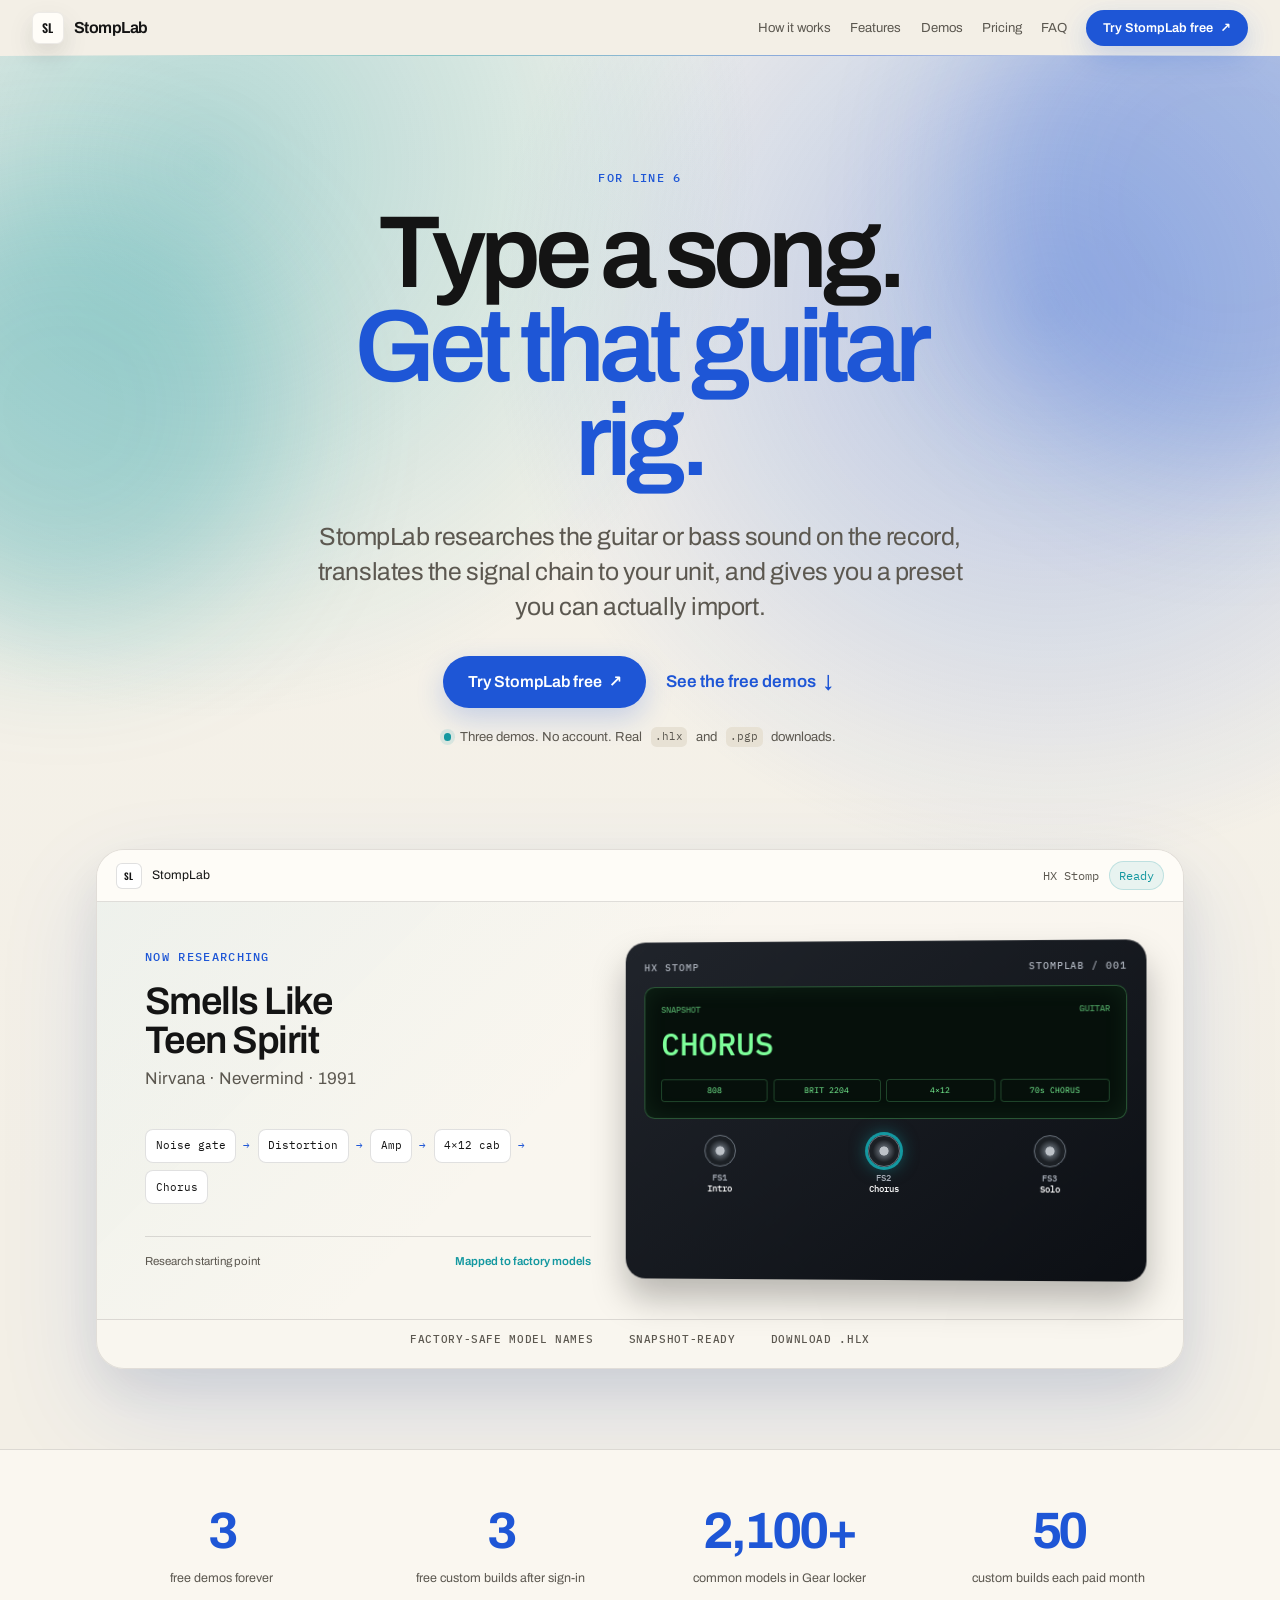
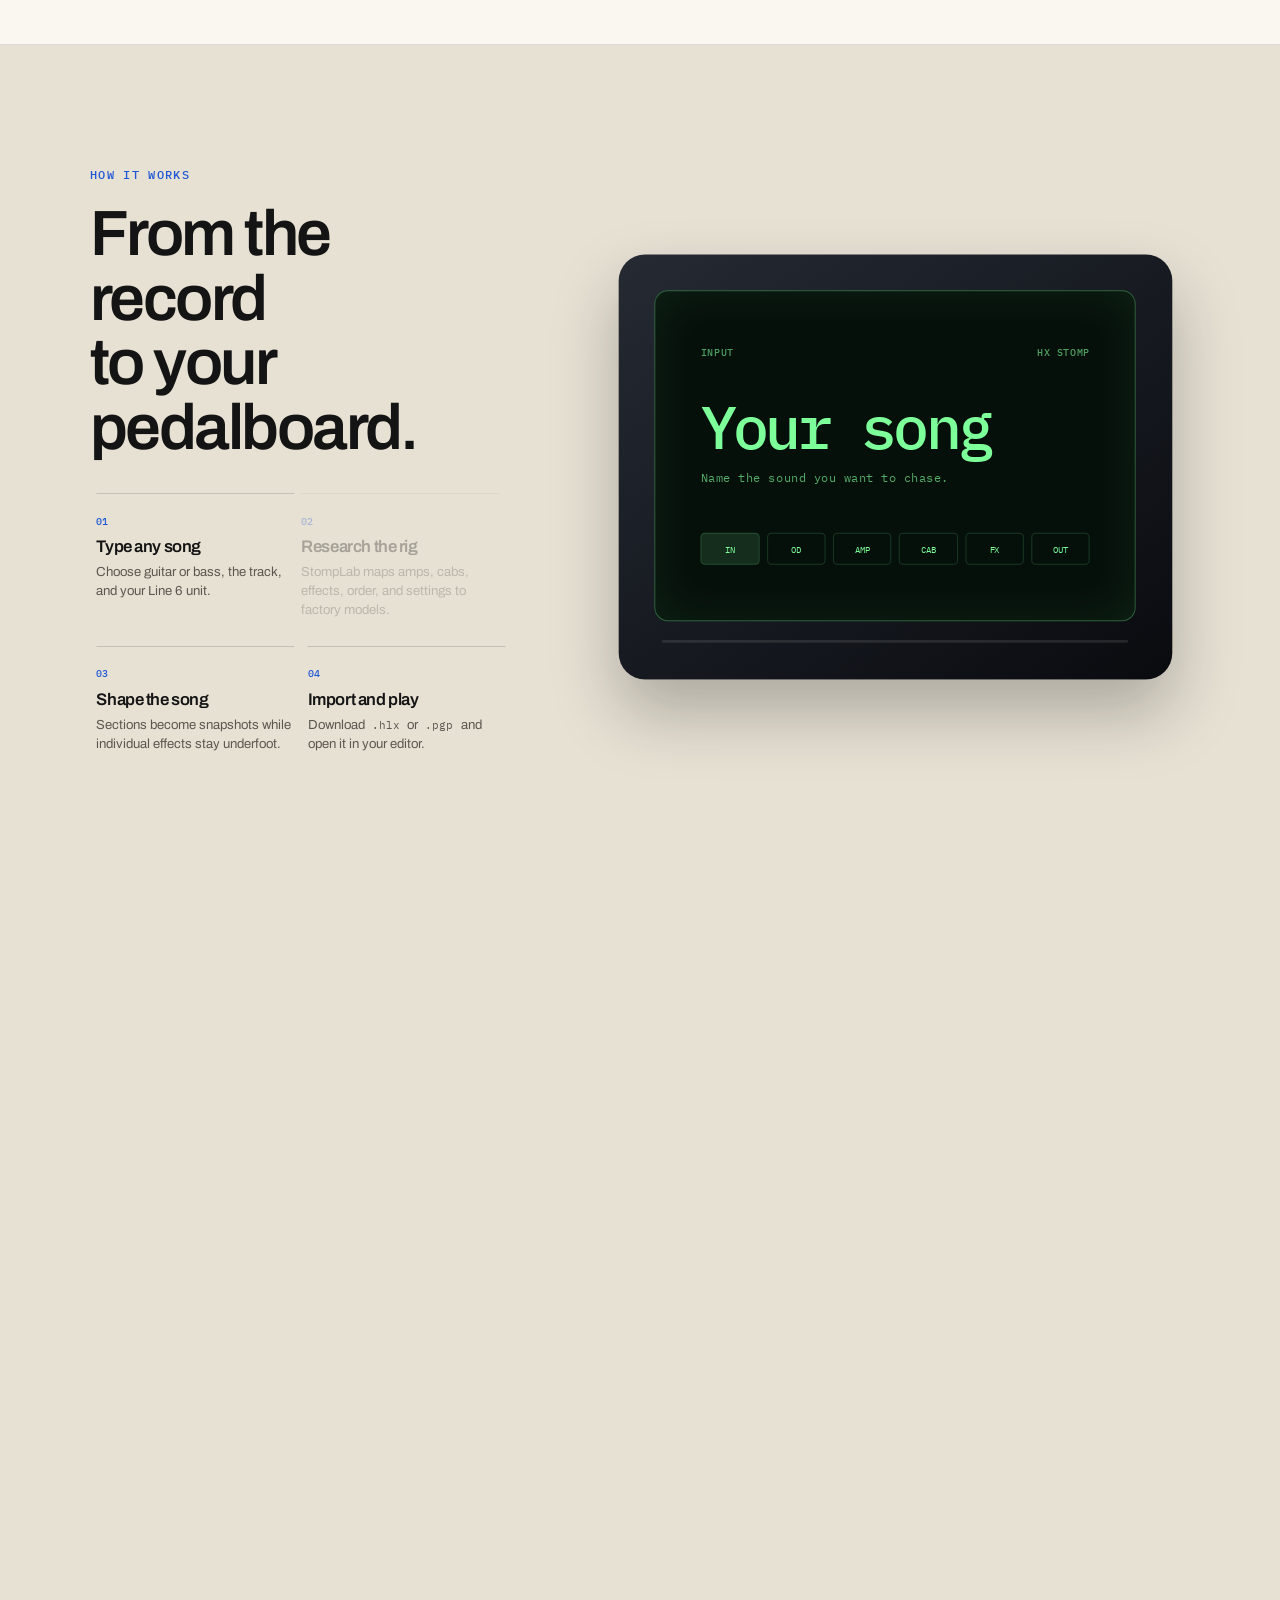
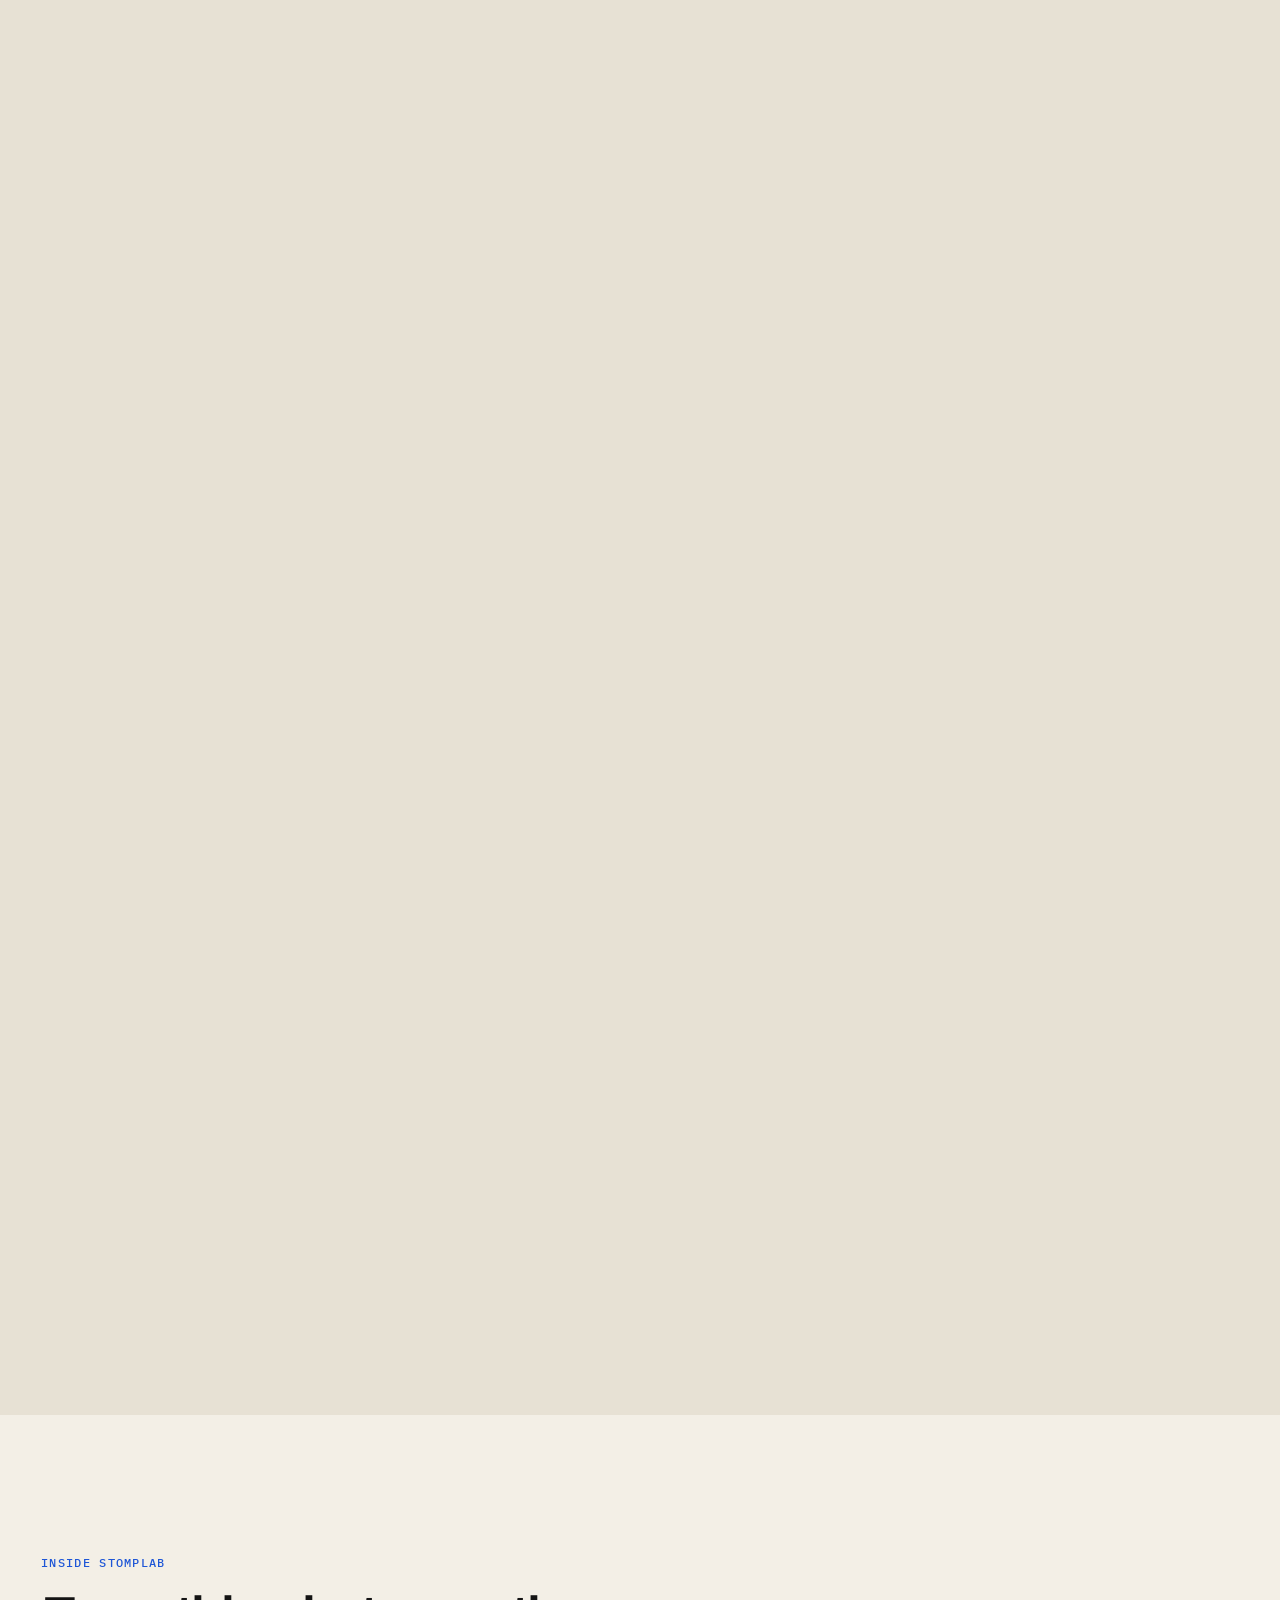
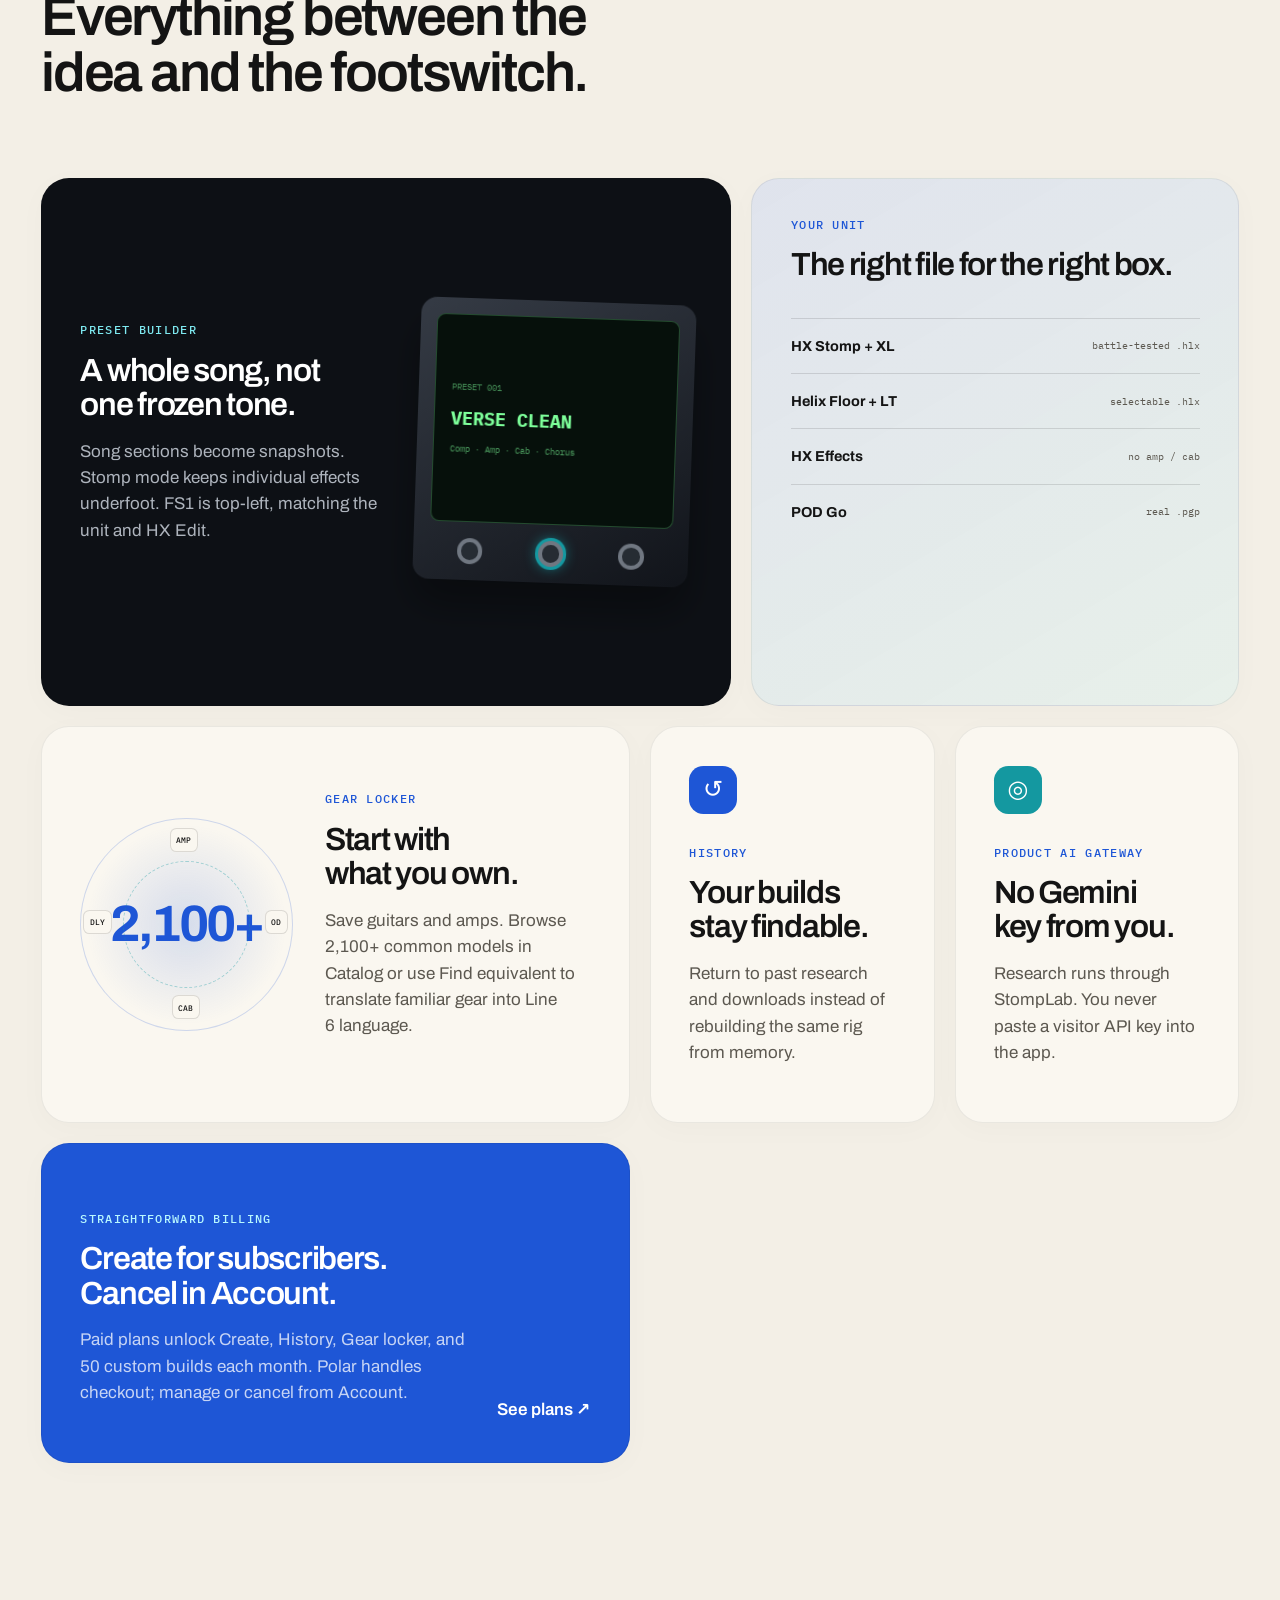
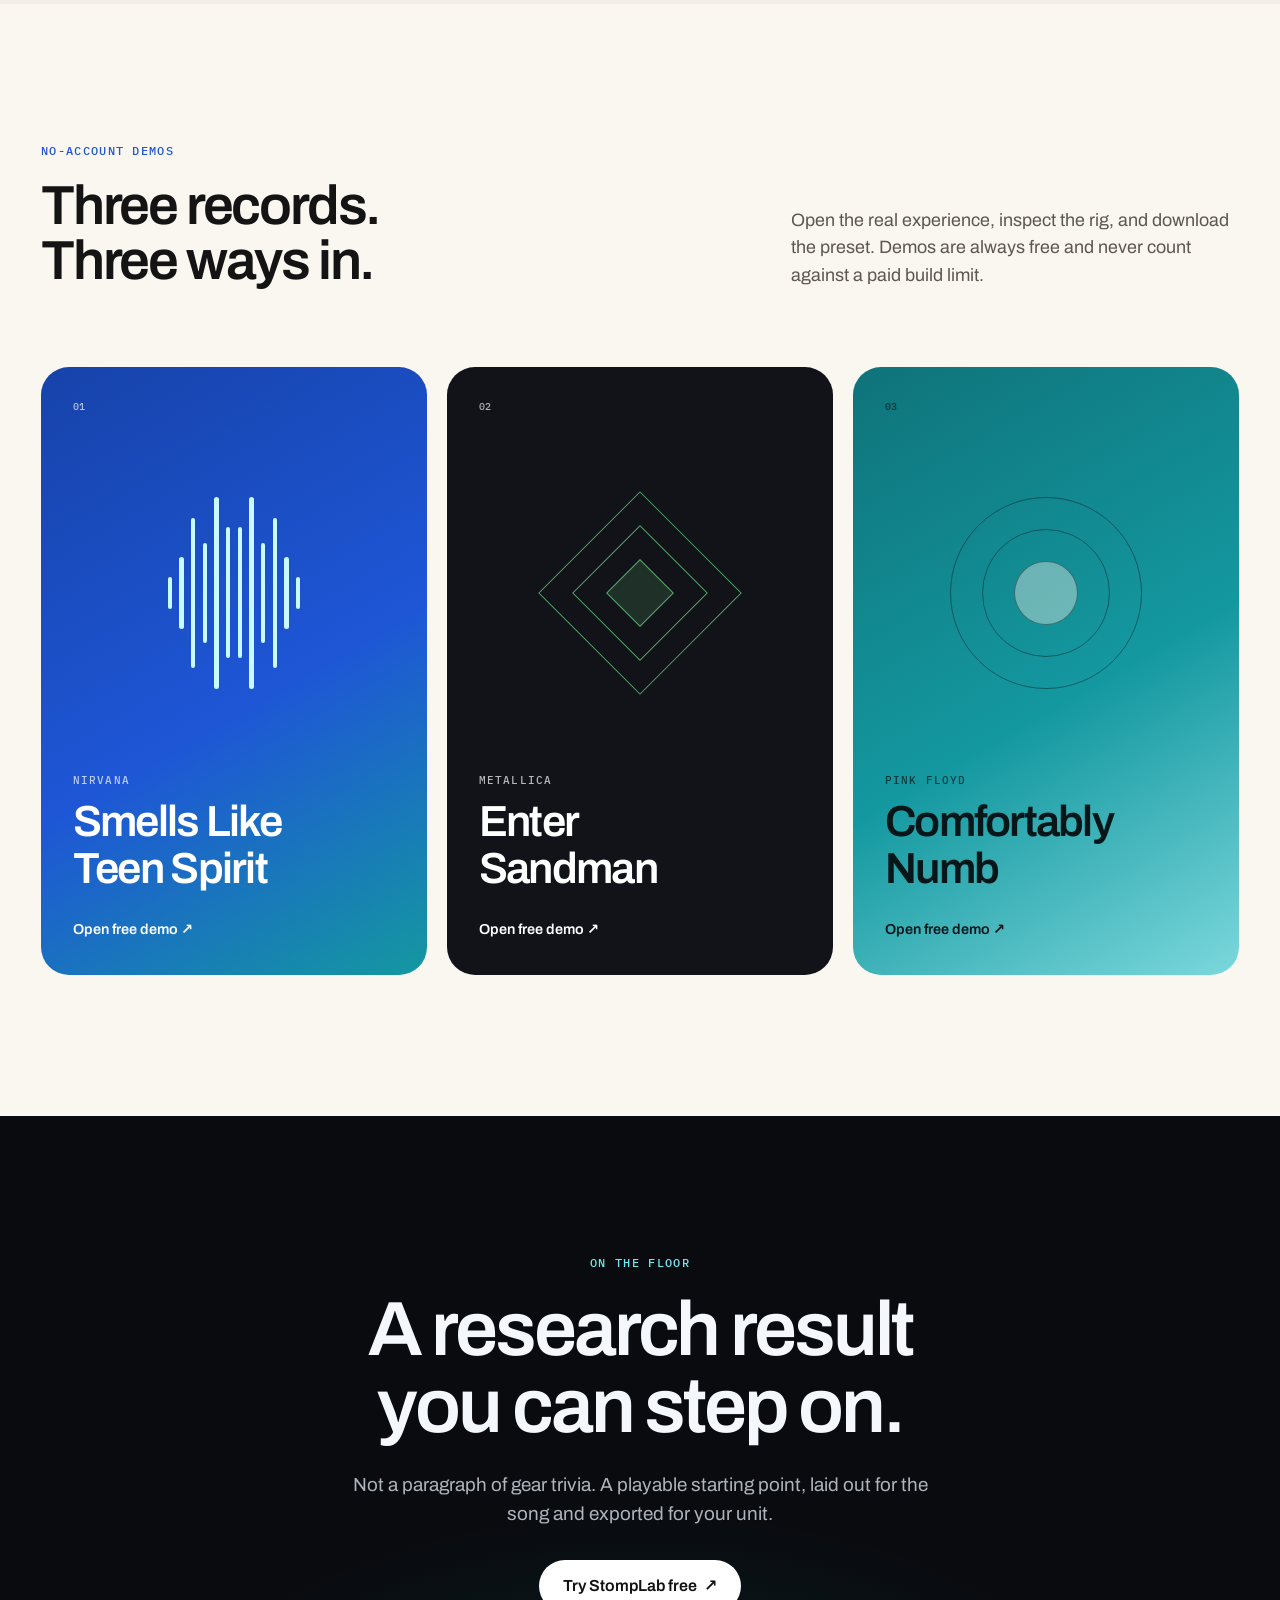
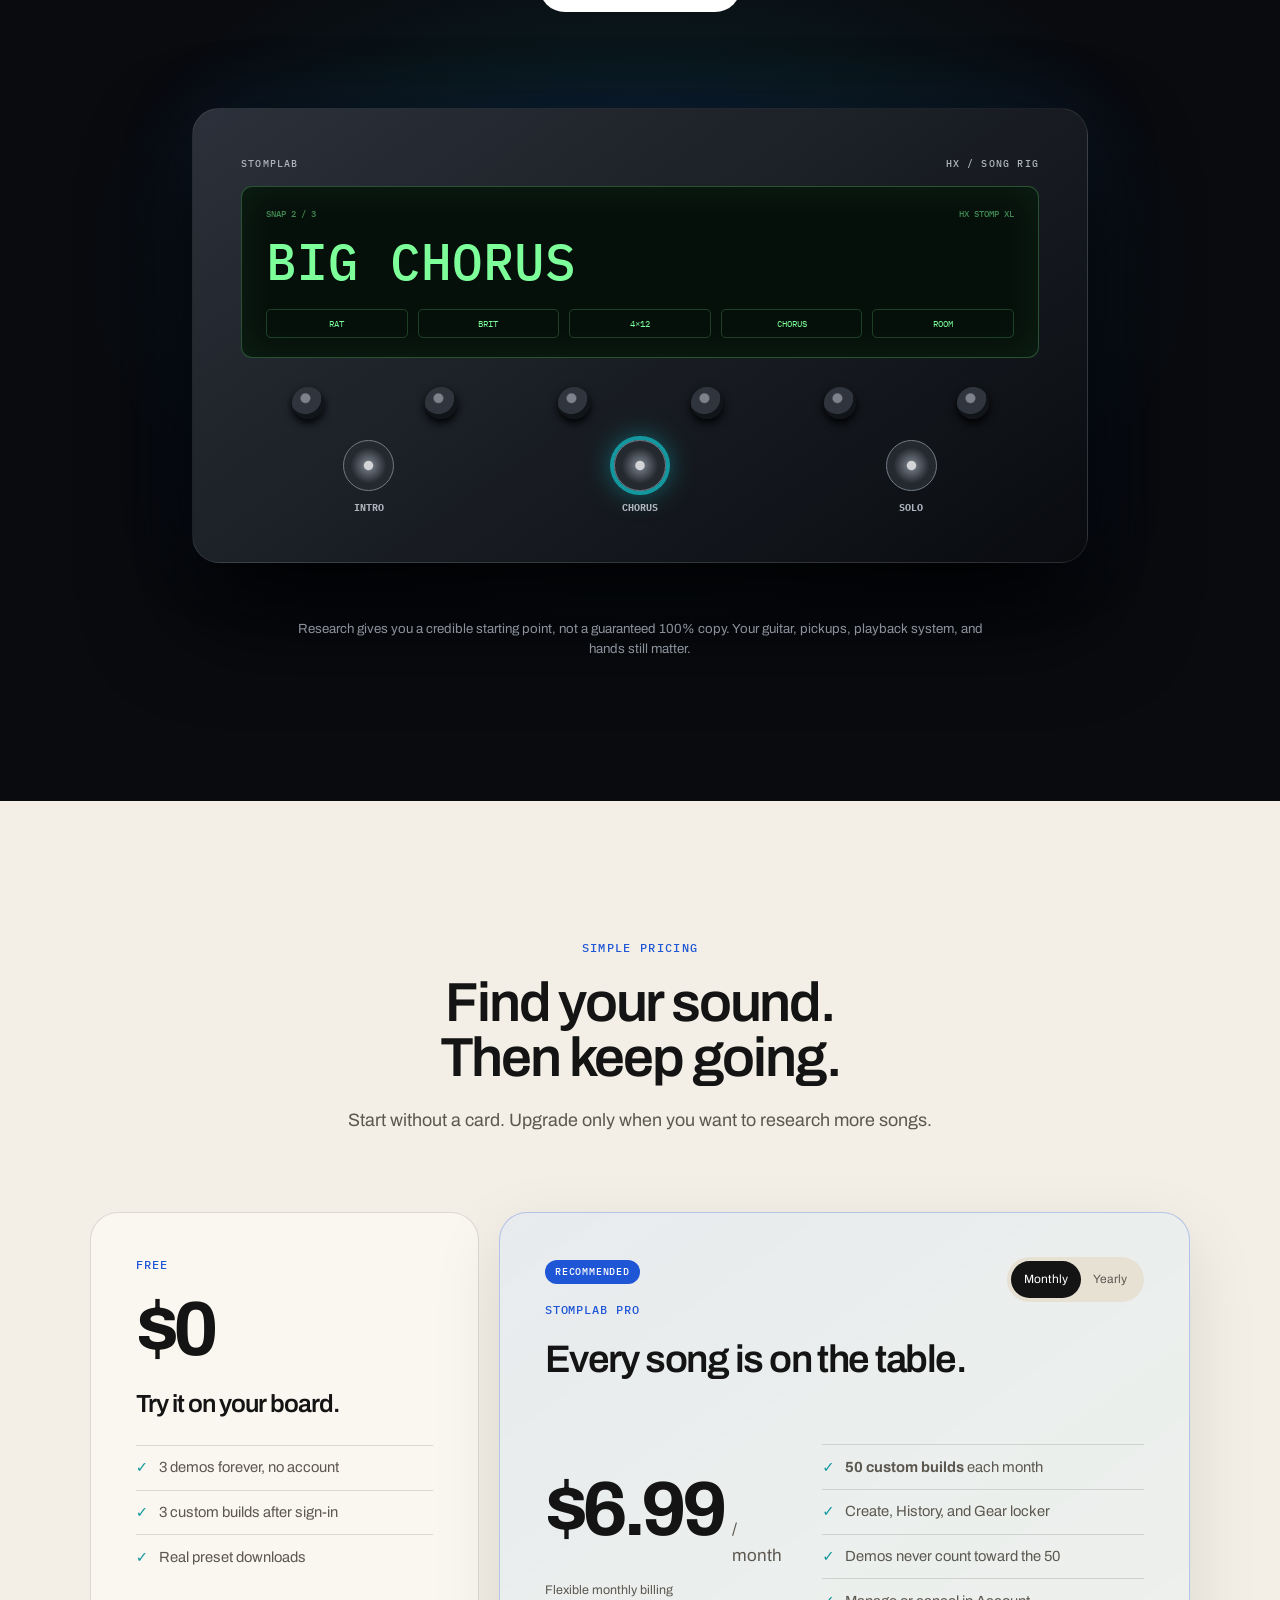
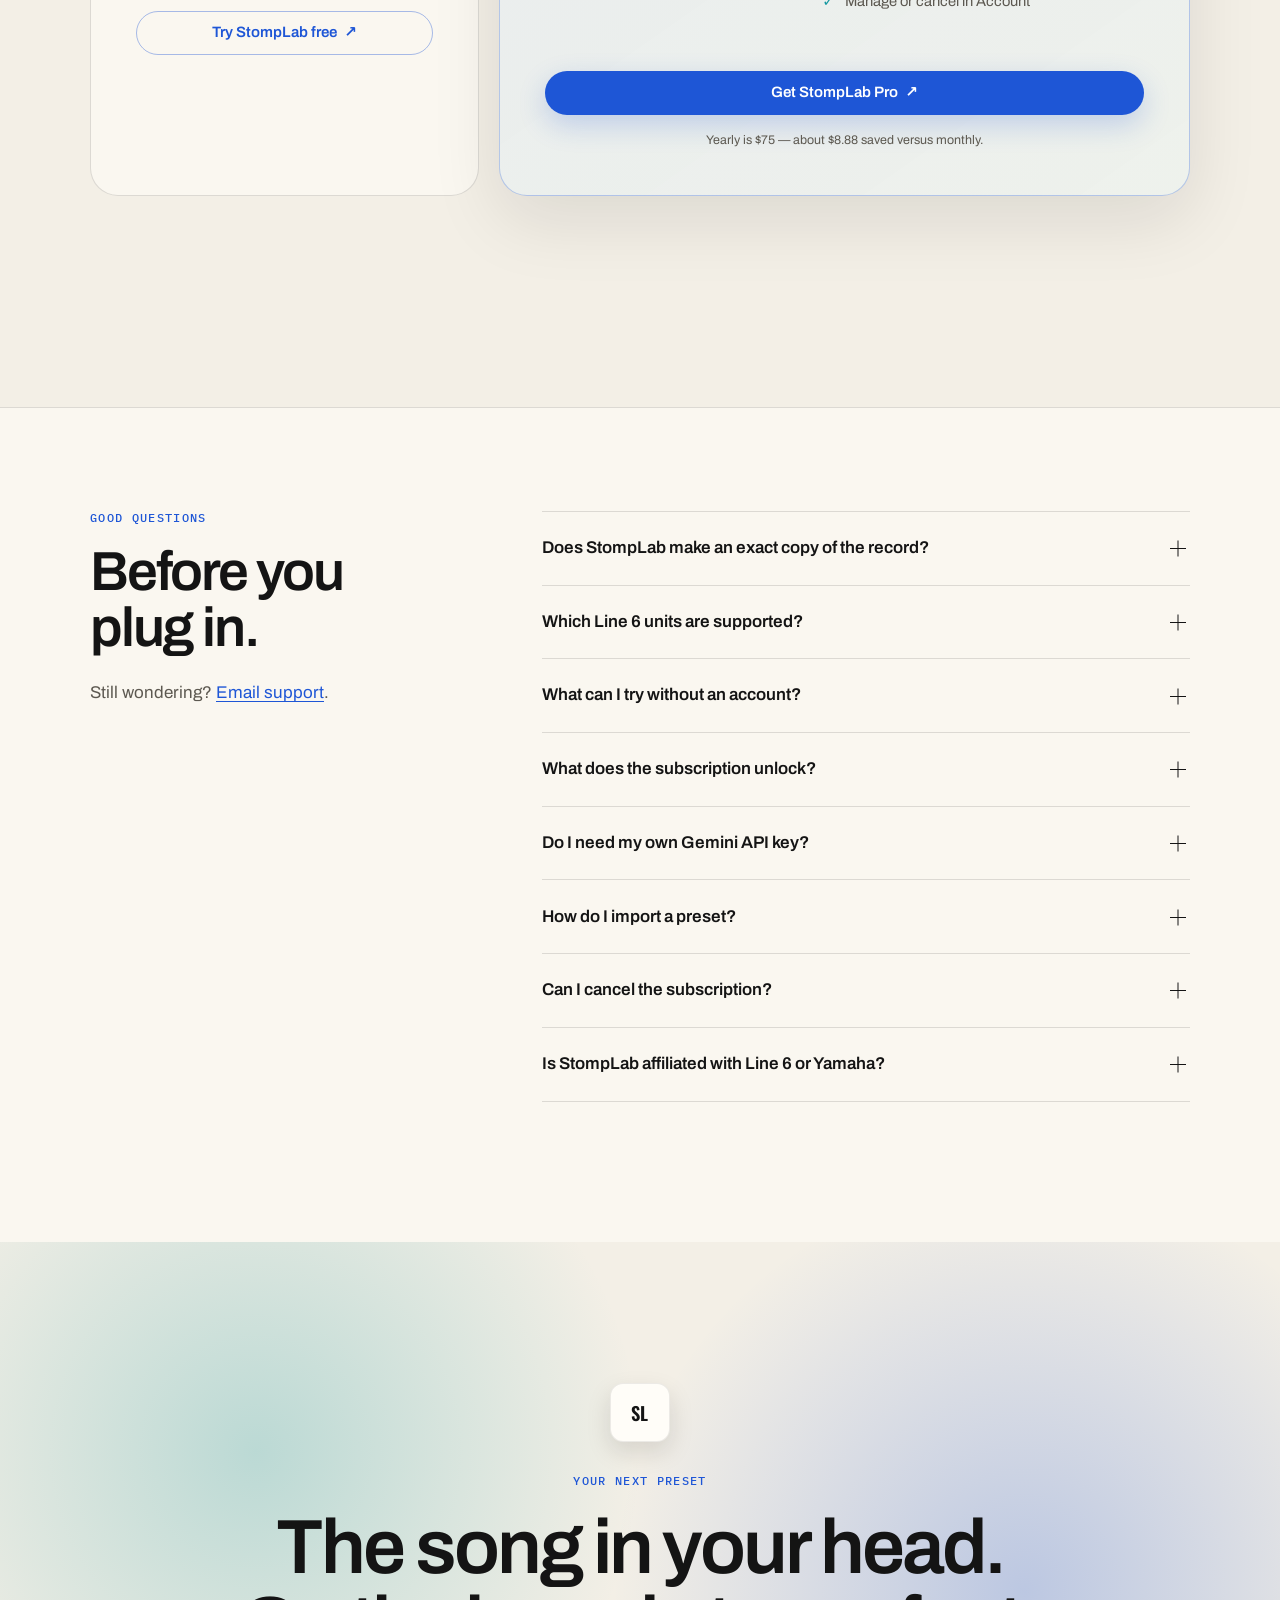
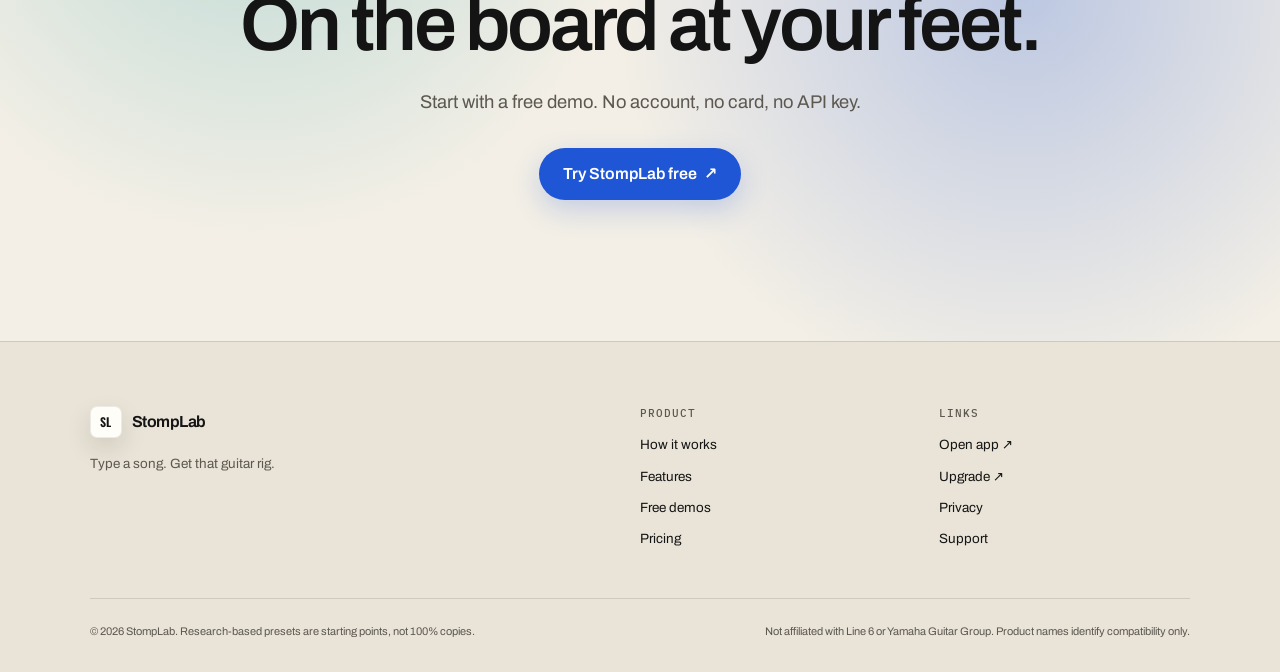
==== commit 1a02e749: "Rebuild cream marketing site with Apple-inspired structure Match Lab cobalt/cream/cyan tokens, overs" ====
--- a/index.html
+++ b/index.html
@@ -1,408 +1,85 @@
-<!DOCTYPE html>
+<!doctype html>
 <html lang="en">
 <head>
-  <meta charset="utf-8">
-  <meta name="viewport" content="width=device-width, initial-scale=1">
-  <title>StompLab — Research any song. Get an HX preset that sounds like the record.</title>
-  <meta name="description" content="Research any song. Type a title, get a preset for your Line 6 unit (.hlx / .pgp). Three free demos, no account. Built for HX Stomp &amp; Stomp XL.">
-  <meta name="theme-color" content="#f3efe6">
-  <meta name="color-scheme" content="light">
-  <link rel="icon" href="favicon.svg" type="image/svg+xml">
-  <link rel="canonical" href="https://stomplab-site.vercel.app/">
-  <meta property="og:type" content="website">
-  <meta property="og:site_name" content="StompLab">
-  <meta property="og:title" content="StompLab — Research any song. Get an HX preset that sounds like the record.">
-  <meta property="og:description" content="Type a title → preset for your unit (.hlx / .pgp). Three free demos always downloadable. Research any song on stomplab.app.">
-  <meta property="og:image" content="https://stomplab.app/og.jpg">
-  <meta property="og:image:alt" content="StompLab product view with a song mapped onto an HX Stomp layout">
-  <meta property="og:url" content="https://stomplab-site.vercel.app/">
-  <meta name="twitter:card" content="summary_large_image">
-  <meta name="twitter:title" content="StompLab — Research any song. Get an HX preset that sounds like the record.">
-  <meta name="twitter:description" content="3 free demos · no account · .hlx / .pgp · Snapshot-ready.">
-  <meta name="twitter:image" content="https://stomplab.app/og.jpg">
-  <link rel="preconnect" href="https://fonts.googleapis.com">
-  <link rel="preconnect" href="https://fonts.gstatic.com" crossorigin>
-  <link href="https://fonts.googleapis.com/css2?family=Archivo:ital,wght@0,400;0,500;0,600;0,700;1,400&family=IBM+Plex+Mono:wght@400;500&family=Oswald:wght@500;600;700&display=swap" rel="stylesheet">
-  <link rel="stylesheet" href="styles.css">
-  <script type="application/ld+json">
-  {
-    "@context": "https://schema.org",
-    "@type": "SoftwareApplication",
-    "name": "StompLab",
-    "alternateName": "Stomp Lab",
-    "applicationCategory": "MultimediaApplication",
-    "operatingSystem": "Web",
-    "url": "https://stomplab.app",
-    "image": "https://stomplab.app/og.jpg",
-    "description": "Research any song. Type a title, get a Line 6 preset for your unit — .hlx for HX Edit or .pgp for POD Go. Three free demos with no account.",
-    "author": { "@type": "Organization", "name": "Stomp Lab" },
-    "offers": [
-      {
-        "@type": "Offer",
-        "name": "StompLab Monthly",
-        "price": "6.99",
-        "priceCurrency": "USD",
-        "description": "Subscribe monthly via Polar. Opens any song, Create, History, Gear locker. 50 custom builds per calendar month; demos never count."
-      },
-      {
-        "@type": "Offer",
-        "name": "StompLab Yearly",
-        "price": "75",
-        "priceCurrency": "USD",
-        "description": "Subscribe yearly (~$8.88 saved vs monthly). Same access: any song, Create, History, Gear, 50 custom builds per month."
-      }
-    ]
-  }
-  </script>
+<meta charset="utf-8"><meta name="viewport" content="width=device-width,initial-scale=1">
+<title>StompLab — Type a song. Get that guitar rig.</title>
+<meta name="description" content="Research the recorded guitar or bass rig behind any song, then get a downloadable preset for your Line 6 unit. Three free demos, no account required.">
+<meta name="theme-color" content="#f3efe6"><link rel="icon" href="favicon.svg" type="image/svg+xml">
+<link rel="canonical" href="https://stomplab-site.vercel.app/">
+<meta property="og:type" content="website"><meta property="og:site_name" content="StompLab"><meta property="og:title" content="Type a song. Get that guitar rig."><meta property="og:description" content="Research the record. Download a Line 6 preset. Three free demos, no account required."><meta property="og:url" content="https://stomplab-site.vercel.app/">
+<meta name="twitter:card" content="summary"><meta name="twitter:title" content="StompLab — Type a song. Get that guitar rig."><meta name="twitter:description" content="Research the record. Download a Line 6 preset. Three free demos.">
+<link rel="preconnect" href="https://fonts.googleapis.com"><link rel="preconnect" href="https://fonts.gstatic.com" crossorigin><link href="https://fonts.googleapis.com/css2?family=Archivo:wdth,wght@100,400..800&family=IBM+Plex+Mono:wght@400;500&family=Oswald:wght@500;600&display=swap" rel="stylesheet"><link rel="stylesheet" href="styles.css">
+<script type="application/ld+json">{"@context":"https://schema.org","@type":"SoftwareApplication","name":"StompLab","applicationCategory":"MultimediaApplication","operatingSystem":"Web","url":"https://stomplab.app","description":"Research a recorded guitar or bass rig and build a downloadable preset for a supported Line 6 unit.","offers":[{"@type":"Offer","name":"Free","price":"0","priceCurrency":"USD"},{"@type":"Offer","name":"Monthly","price":"6.99","priceCurrency":"USD"},{"@type":"Offer","name":"Yearly","price":"75","priceCurrency":"USD"}]}</script>
 </head>
 <body id="top">
-  <a class="skip" href="#main">Skip to content</a>
+<a class="skip-link" href="#main">Skip to content</a>
+<header class="site-header" id="site-header"><div class="nav-shell">
+<a class="brand" href="#top" aria-label="StompLab home"><span class="sl-sticker" aria-hidden="true">SL</span><span class="brand-name">StompLab</span></a>
+<button class="nav-toggle" type="button" aria-expanded="false" aria-controls="site-nav" aria-label="Open navigation"><span></span><span></span></button>
+<nav class="site-nav" id="site-nav" aria-label="Primary navigation"><a href="#how">How it works</a><a href="#features">Features</a><a href="#demos">Demos</a><a href="#pricing">Pricing</a><a href="#faq">FAQ</a><a class="button button-small button-primary" href="https://stomplab.app">Try StompLab free <span aria-hidden="true">↗</span></a></nav>
+</div></header>
+<main id="main">
+<section class="hero sl-hero-wash" aria-labelledby="hero-title"><div class="hero-orb orb-one" aria-hidden="true"></div><div class="hero-orb orb-two" aria-hidden="true"></div><div class="wrap hero-inner">
+<p class="kicker reveal">For Line 6</p><h1 id="hero-title" class="reveal">Type a song.<br><span>Get that guitar rig.</span></h1>
+<p class="hero-lede reveal">StompLab researches the guitar or bass sound on the record, translates the signal chain to your unit, and gives you a preset you can actually import.</p>
+<div class="hero-actions reveal"><a class="button button-primary button-large" href="https://stomplab.app">Try StompLab free <span aria-hidden="true">↗</span></a><a class="text-action" href="#demos">See the free demos <span aria-hidden="true">↓</span></a></div>
+<p class="microtrust reveal"><span class="status-dot"></span> Three demos. No account. Real <code>.hlx</code> and <code>.pgp</code> downloads.</p>
+<div class="hero-product reveal" aria-label="StompLab preset preview"><div class="app-bar"><div class="app-brand"><span class="mini-sticker">SL</span><span>StompLab</span></div><div class="app-context"><span>HX Stomp</span><span class="app-live">Ready</span></div></div>
+<div class="product-workspace"><div class="song-panel"><p class="ui-label">Now researching</p><h2>Smells Like Teen Spirit</h2><p class="artist">Nirvana · Nevermind · 1991</p><div class="signal-chain" aria-label="Signal chain"><span>Noise gate</span><i>→</i><span>Distortion</span><i>→</i><span>Amp</span><i>→</i><span>4×12 cab</span><i>→</i><span>Chorus</span></div><div class="confidence-row"><span>Research starting point</span><strong>Mapped to factory models</strong></div></div>
+<div class="stomp-device" aria-hidden="true"><div class="device-topline"><span>HX STOMP</span><span>STOMPLAB / 001</span></div><div class="lcd-screen"><div class="lcd-head"><span>SNAPSHOT</span><span>GUITAR</span></div><strong>CHORUS</strong><div class="lcd-chain"><span>808</span><span>BRIT 2204</span><span>4×12</span><span>70s CHORUS</span></div></div><div class="footswitch-row"><div><b></b><span>FS1</span><em>Intro</em></div><div class="active"><b></b><span>FS2</span><em>Chorus</em></div><div><b></b><span>FS3</span><em>Solo</em></div></div></div></div>
+<div class="product-footer"><span>Factory-safe model names</span><span>Snapshot-ready</span><span>Download .hlx</span></div></div>
+</div></section>
+<section class="fact-strip" aria-label="Product facts"><div class="wrap facts reveal"><div><strong>3</strong><span>free demos forever</span></div><div><strong>3</strong><span>free custom builds after sign-in</span></div><div><strong>2,100+</strong><span>common models in Gear locker</span></div><div><strong>50</strong><span>custom builds each paid month</span></div></div></section>
 
-  <header class="site-header" id="site-header">
-    <div class="wrap header-inner">
-      <a class="wordmark" href="#top" aria-label="Stomp Lab home">
-        <img src="wordmark.svg" width="248" height="36" alt="Stomp Lab">
-      </a>
-      <button class="nav-toggle" type="button" aria-expanded="false" aria-controls="site-nav" aria-label="Open menu">
-        <span aria-hidden="true"></span>
-      </button>
-      <nav class="site-nav" id="site-nav" aria-label="Primary">
-        <a href="#how">How it works</a>
-        <a href="#features">Features</a>
-        <a href="#demos">Demos</a>
-        <a href="#pricing">Pricing</a>
-        <a href="#faq">FAQ</a>
-        <a class="btn btn-primary" href="https://stomplab.app">Try a free demo</a>
-      </nav>
-    </div>
-  </header>
+<section class="chain-story" id="how" aria-labelledby="how-title"><div class="chain-sticky"><div class="wrap chain-layout">
+<div class="chain-copy"><p class="kicker">How it works</p><h2 id="how-title">From the record<br>to your pedalboard.</h2><div class="chain-steps">
+<article class="chain-step is-active" data-step="0"><span>01</span><h3>Type any song</h3><p>Choose guitar or bass, the track, and your Line 6 unit.</p></article>
+<article class="chain-step" data-step="1"><span>02</span><h3>Research the rig</h3><p>StompLab maps amps, cabs, effects, order, and settings to factory models.</p></article>
+<article class="chain-step" data-step="2"><span>03</span><h3>Shape the song</h3><p>Sections become snapshots while individual effects stay underfoot.</p></article>
+<article class="chain-step" data-step="3"><span>04</span><h3>Import and play</h3><p>Download <code>.hlx</code> or <code>.pgp</code> and open it in your editor.</p></article>
+</div></div>
+<div class="chain-frame" aria-label="Signal chain transformation"><div class="chain-screen"><div class="chain-screen-top"><span id="chain-label">INPUT</span><span>HX STOMP</span></div><strong id="chain-title">Your song</strong><p id="chain-subtitle">Name the sound you want to chase.</p><div class="chain-blocks"><span class="active">IN</span><span>OD</span><span>AMP</span><span>CAB</span><span>FX</span><span>OUT</span></div></div><div class="chain-progress"><i></i></div></div>
+</div></div></section>
 
-  <main id="main">
-    <!-- HERO -->
-    <section class="hero">
-      <div class="wrap hero-grid">
-        <div class="hero-copy reveal">
-          <p class="announcement"><span class="led" aria-hidden="true"></span> Free demos · Helix-ready</p>
-          <h1>Research any song. Get an HX preset that sounds like the record.</h1>
-          <p class="lede">Type a title — Stomp Lab maps the tracking or live guitar/bass rig onto your Line&nbsp;6 unit and hands you a downloadable preset for that unit: <code>.hlx</code> for HX Edit, <code>.pgp</code> for POD&nbsp;Go Edit.</p>
-          <div class="cta-row">
-            <a class="btn btn-primary btn-lg" href="https://stomplab.app">Try a free demo</a>
-            <a class="btn btn-ghost btn-lg" href="#pricing">See pricing</a>
-          </div>
-          <p class="hero-fine">No account for demos. AI runs through the product gateway — you never paste a Gemini key.</p>
-        </div>
+<section class="features-section" id="features" aria-labelledby="features-title"><div class="wide-wrap"><div class="section-intro reveal"><p class="kicker">Inside StompLab</p><h2 id="features-title">Everything between the idea and the footswitch.</h2></div>
+<div class="bento-grid">
+<article class="bento-card bento-stage reveal"><div class="bento-copy"><p class="card-kicker">Preset builder</p><h3>A whole song, not one frozen tone.</h3><p>Song sections become snapshots. Stomp mode keeps individual effects underfoot. FS1 is top-left, matching the unit and HX Edit.</p></div><div class="mini-chassis" aria-hidden="true"><div class="mini-lcd"><small>PRESET 001</small><strong>VERSE CLEAN</strong><span>Comp · Amp · Cab · Chorus</span></div><div class="mini-switches"><i></i><i class="lit"></i><i></i></div></div></article>
+<article class="bento-card bento-units reveal"><p class="card-kicker">Your unit</p><h3>The right file for the right box.</h3><div class="unit-list"><span><b>HX Stomp + XL</b><em>battle-tested .hlx</em></span><span><b>Helix Floor + LT</b><em>selectable .hlx</em></span><span><b>HX Effects</b><em>no amp / cab</em></span><span><b>POD Go</b><em>real .pgp</em></span></div></article>
+<article class="bento-card bento-gear reveal"><div class="gear-orbit" aria-hidden="true"><span>AMP</span><span>OD</span><span>CAB</span><span>DLY</span><b>2,100+</b></div><div><p class="card-kicker">Gear locker</p><h3>Start with what you own.</h3><p>Save guitars and amps. Browse 2,100+ common models in Catalog or use Find equivalent to translate familiar gear into Line 6 language.</p></div></article>
+<article class="bento-card bento-simple reveal"><div class="icon-box" aria-hidden="true">↺</div><p class="card-kicker">History</p><h3>Your builds stay findable.</h3><p>Return to past research and downloads instead of rebuilding the same rig from memory.</p></article>
+<article class="bento-card bento-simple reveal"><div class="icon-box icon-gateway" aria-hidden="true">◎</div><p class="card-kicker">Product AI gateway</p><h3>No Gemini key from you.</h3><p>Research runs through StompLab. You never paste a visitor API key into the app.</p></article>
+<article class="bento-card bento-wide reveal"><div><p class="card-kicker">Straightforward billing</p><h3>Create for subscribers. Cancel in Account.</h3><p>Paid plans unlock Create, History, Gear locker, and 50 custom builds each month. Polar handles checkout; manage or cancel from Account.</p></div><a class="text-link" href="https://stomplab.app/upgrade">See plans <span aria-hidden="true">↗</span></a></article>
+</div></div></section>
 
-        <aside class="hero-mock reveal" aria-label="Product workflow preview">
-          <div class="mock-chrome">
-            <span class="mock-dot live" aria-hidden="true"></span>
-            <span class="mock-dot" aria-hidden="true"></span>
-            <span class="mock-dot" aria-hidden="true"></span>
-            <span class="mock-title">Stomp Lab · live app</span>
-          </div>
-          <div class="mock-body">
-            <div class="mock-row">
-              <strong>Smells Like Teen Spirit</strong>
-              <span>Free demo</span>
-            </div>
-            <div class="mock-lcd" aria-hidden="true">
-              <div>INTRO → VERSE → CHORUS</div>
-              <div class="dim">FS1 · FS2 · FS3 · Snapshot mode</div>
-              <div class="dim">Export · factory-safe HX strings</div>
-            </div>
-            <div class="mock-fs" aria-hidden="true">
-              <div class="on">FS1 Intro</div>
-              <div>FS2 Verse</div>
-              <div>FS3 Chorus</div>
-            </div>
-          </div>
-          <div class="mock-caption">
-            <span class="pill pill-ink">3 free demos</span>
-            <span>Always downloadable · no account</span>
-          </div>
-        </aside>
-      </div>
-    </section>
+<section class="demos-section" id="demos" aria-labelledby="demos-title"><div class="wide-wrap"><div class="section-intro section-intro-row reveal"><div><p class="kicker">No-account demos</p><h2 id="demos-title">Three records.<br>Three ways in.</h2></div><p>Open the real experience, inspect the rig, and download the preset. Demos are always free and never count against a paid build limit.</p></div><div class="demo-gallery">
+<a class="demo-tile demo-blue reveal" href="https://stomplab.app"><span class="track-number">01</span><div class="waveform" aria-hidden="true"><i></i><i></i><i></i><i></i><i></i><i></i><i></i><i></i><i></i><i></i><i></i><i></i></div><div><p>Nirvana</p><h3>Smells Like<br>Teen Spirit</h3><span class="open-demo">Open free demo ↗</span></div></a>
+<a class="demo-tile demo-ink reveal" href="https://stomplab.app"><span class="track-number">02</span><div class="sandman-art" aria-hidden="true"><span></span><span></span><span></span></div><div><p>Metallica</p><h3>Enter<br>Sandman</h3><span class="open-demo">Open free demo ↗</span></div></a>
+<a class="demo-tile demo-cyan reveal" href="https://stomplab.app"><span class="track-number">03</span><div class="rings" aria-hidden="true"><i></i><i></i><i></i></div><div><p>Pink Floyd</p><h3>Comfortably<br>Numb</h3><span class="open-demo">Open free demo ↗</span></div></a>
+</div></div></section>
 
-    <!-- PROOF STRIP -->
-    <section class="trust" aria-label="What you get">
-      <div class="wrap">
-        <ul class="trust-strip reveal">
-          <li><strong>3 free demos</strong> · no account</li>
-          <li><code>.hlx</code> / <code>.pgp</code> exports</li>
-          <li>Snapshot-ready (FS1 top-left)</li>
-          <li>HX Stomp · XL · Helix · POD Go</li>
-        </ul>
-      </div>
-    </section>
+<section class="cinema-stage" aria-labelledby="stage-title"><div class="stage-glow" aria-hidden="true"></div><div class="wrap stage-inner"><div class="stage-copy reveal"><p class="kicker kicker-light">On the floor</p><h2 id="stage-title">A research result<br>you can step on.</h2><p>Not a paragraph of gear trivia. A playable starting point, laid out for the song and exported for your unit.</p><a class="button button-light button-large" href="https://stomplab.app">Try StompLab free <span aria-hidden="true">↗</span></a></div>
+<div class="floor-device reveal" aria-label="Cinematic pedalboard preview"><div class="floor-brand"><span>STOMPLAB</span><span>HX / SONG RIG</span></div><div class="floor-screen"><div class="screen-meta"><span>SNAP 2 / 3</span><span>HX STOMP XL</span></div><strong>BIG CHORUS</strong><div class="screen-blocks"><span>RAT</span><span>BRIT</span><span>4×12</span><span>CHORUS</span><span>ROOM</span></div></div><div class="floor-knobs"><i></i><i></i><i></i><i></i><i></i><i></i></div><div class="floor-switches"><span><i></i><b>INTRO</b></span><span class="on"><i></i><b>CHORUS</b></span><span><i></i><b>SOLO</b></span></div></div>
+<p class="stage-note reveal">Research gives you a credible starting point, not a guaranteed 100% copy. Your guitar, pickups, playback system, and hands still matter.</p></div></section>
 
-    <!-- HOW IT WORKS -->
-    <section class="how" id="how" aria-labelledby="how-title">
-      <div class="wrap">
-        <p class="section-kicker">How it works</p>
-        <h2 id="how-title" class="reveal">Research a song → play the replica → import the file.</h2>
-        <ol class="steps">
-          <li class="step reveal">
-            <span class="step-num" aria-hidden="true">01</span>
-            <h3>Research any song</h3>
-            <p>Open a free demo, or type a title and build a custom preset. The product AI gateway maps the tracking/live rig onto factory HX model strings — no visitor API key.</p>
-          </li>
-          <li class="step reveal">
-            <span class="step-num" aria-hidden="true">02</span>
-            <h3>Play the replica</h3>
-            <p>The screen is the unit. Tap song sections and switches. Guitar or Bass mode. Nudge for FRFR, amp, headphones, monitors, or PA.</p>
-          </li>
-          <li class="step reveal">
-            <span class="step-num" aria-hidden="true">03</span>
-            <h3>Import the file</h3>
-            <p>Download <code>.hlx</code> or <code>.pgp</code>. In HX Edit: <strong>File → Import</strong>, then PAGE to SNAP/STOMP. Snapshots = song sections; Stomp = effects on/off.</p>
-          </li>
-        </ol>
-      </div>
-    </section>
+<section class="pricing-section" id="pricing" aria-labelledby="pricing-title"><div class="wrap"><div class="section-intro centered reveal"><p class="kicker">Simple pricing</p><h2 id="pricing-title">Find your sound.<br>Then keep going.</h2><p>Start without a card. Upgrade only when you want to research more songs.</p></div>
+<div class="pricing-shell"><article class="free-summary reveal"><p class="plan-name">Free</p><p class="price"><strong>$0</strong></p><h3>Try it on your board.</h3><ul><li>3 demos forever, no account</li><li>3 custom builds after sign-in</li><li>Real preset downloads</li></ul><a class="button button-outline button-block" href="https://stomplab.app">Try StompLab free <span>↗</span></a></article>
+<article class="pro-card reveal"><div class="pro-heading"><div><span class="best-value">Recommended</span><p class="plan-name">StompLab Pro</p><h3>Every song is on the table.</h3></div><div class="billing-toggle" role="group" aria-label="Billing period"><button class="is-active" data-price="monthly" type="button">Monthly</button><button data-price="yearly" type="button">Yearly</button></div></div>
+<div class="pro-body"><div class="pro-price"><p class="price"><strong id="price-value">$6.99</strong><span id="price-period">/ month</span></p><p id="price-note">Flexible monthly billing</p></div><ul><li><strong>50 custom builds</strong> each month</li><li>Create, History, and Gear locker</li><li>Demos never count toward the 50</li><li>Manage or cancel in Account</li></ul></div><a class="button button-primary button-block" href="https://stomplab.app/upgrade">Get StompLab Pro <span>↗</span></a><p class="annual-note">Yearly is $75 — about $8.88 saved versus monthly.</p></article></div>
+<p class="pricing-note reveal">Paid members can invite friends: a paid invite may give the friend 50% off one monthly invoice; free invites can add builds. Exact eligibility appears in the app. Billing is handled by Polar.</p></div></section>
 
-    <!-- FEATURE BENTO -->
-    <section class="features" id="features" aria-labelledby="features-title">
-      <div class="wrap">
-        <p class="section-kicker">What’s new</p>
-        <h2 id="features-title" class="reveal">Built for the board — not a dark-studio tease.</h2>
-        <div class="bento">
-          <article class="bento-card bento-lg reveal">
-            <p class="meta">Units &amp; exports</p>
-            <h3>Every Line 6 path, labeled honestly</h3>
-            <p>HX Stomp &amp; XL are battle-tested <code>.hlx</code>. Helix Floor, Helix LT, and HX Effects (no amp/cab) are selectable. POD Go exports real <code>.pgp</code> for POD Go Edit — never a fake <code>.hlx</code>.</p>
-            <p>Factory-only model strings HX Edit accepts. Replica FS numbers match HX Edit silkscreen (FS1 top-left).</p>
-          </article>
-          <article class="bento-card bento-sm bento-chassis reveal">
-            <p class="meta">HX chassis</p>
-            <h3>LCD-ready snaps</h3>
-            <p>Snapshots map verse / chorus / solo. Stomp mode toggles effects.</p>
-            <div class="chassis-lcd">SNAP 1 · INTRO<br>SNAP 2 · VERSE<br>SNAP 3 · CHORUS</div>
-          </article>
-          <article class="bento-card bento-sm reveal">
-            <p class="meta">Gear locker</p>
-            <h3>Catalog + Find equivalent</h3>
-            <p>Map a real pedal to the Line&nbsp;6 name. Keep guitars and amps in Gear locker so research can pull from what you own.</p>
-          </article>
-          <article class="bento-card bento-md reveal">
-            <p class="meta">Polar billing</p>
-            <h3>Cancel anytime in Account</h3>
-            <p>Manage or cancel via <strong>Account → Manage subscription</strong>. Polar is merchant of record — no invented refund theater.</p>
-          </article>
-          <article class="bento-card bento-md reveal">
-            <p class="meta">AI gateway</p>
-            <h3>No visitor Gemini key</h3>
-            <p>Research runs through the product. Soft disclaimer baked in: starting points, not 100% copies.</p>
-          </article>
-        </div>
-      </div>
-    </section>
+<section class="faq-section" id="faq" aria-labelledby="faq-title"><div class="wrap faq-layout"><div class="faq-heading reveal"><p class="kicker">Good questions</p><h2 id="faq-title">Before you plug in.</h2><p>Still wondering? <a href="mailto:stomplab1@gmail.com">Email support</a>.</p></div><div class="faq-list reveal">
+<details><summary>Does StompLab make an exact copy of the record?<span></span></summary><p>No. It creates research-based starting points, not guaranteed 100% copies. Your guitar, pickups, monitoring, room, and playing all change the result. Treat the preset as a strong first draft and adjust it on your rig.</p></details>
+<details><summary>Which Line 6 units are supported?<span></span></summary><p>HX Stomp and HX Stomp XL are battle-tested with <code>.hlx</code> files. Helix Floor, Helix LT, and HX Effects are selectable. HX Effects omits amp and cab blocks. POD Go exports a real <code>.pgp</code> file.</p></details>
+<details><summary>What can I try without an account?<span></span></summary><p>Smells Like Teen Spirit, Enter Sandman, and Comfortably Numb are always free. Open and download them without an account. Sign in for three free custom builds.</p></details>
+<details><summary>What does the subscription unlock?<span></span></summary><p>Subscribers can research any song and use Create, History, and Gear locker. Both paid plans include 50 custom builds each month. Demo presets never count toward that limit.</p></details>
+<details><summary>Do I need my own Gemini API key?<span></span></summary><p>No. Research runs through the StompLab product gateway. Visitors are never asked to paste in a Gemini key.</p></details>
+<details><summary>How do I import a preset?<span></span></summary><p>Download the file and import it in HX Edit or POD Go Edit. For HX hardware, use Snapshot mode for song sections or Stomp mode for effect bypass controls.</p></details>
+<details><summary>Can I cancel the subscription?<span></span></summary><p>Yes. Open Account in StompLab and choose Manage subscription. Polar is the merchant of record and handles checkout and billing management.</p></details>
+<details><summary>Is StompLab affiliated with Line 6 or Yamaha?<span></span></summary><p>No. StompLab is independent and is not affiliated with, endorsed by, or sponsored by Line 6 or Yamaha Guitar Group.</p></details>
+</div></div></section>
 
-    <!-- DEMO GALLERY -->
-    <section class="demos" id="demos" aria-labelledby="demos-title">
-      <div class="wrap">
-        <div class="section-head">
-          <div>
-            <p class="section-kicker">Live proof</p>
-            <h2 id="demos-title" class="reveal">Three demos. Always free. Always downloadable.</h2>
-          </div>
-          <p class="section-aside">No fake audio players here — open the real preset in the app.</p>
-        </div>
-        <div class="demo-grid">
-          <article class="demo-card reveal">
-            <div class="demo-meta">
-              <span class="demo-artist">Nirvana</span>
-              <span class="pill pill-led">Free demo</span>
-            </div>
-            <h3>Smells Like Teen Spirit</h3>
-            <p>Chorus wall, gain staging, cab, and section snaps on a compact Stomp — a clean test of the whole pipeline.</p>
-            <a class="btn btn-primary" href="https://stomplab.app/preset/featured-teen-spirit">Open free demo</a>
-          </article>
-          <article class="demo-card reveal">
-            <div class="demo-meta">
-              <span class="demo-artist">Metallica</span>
-              <span class="pill pill-led">Free demo</span>
-            </div>
-            <h3>Enter Sandman</h3>
-            <p>Black Album energy on FS1–FS3 — intro arpeggio, slammed rhythm, lead lift. The whole song on snapshots.</p>
-            <a class="btn btn-primary" href="https://stomplab.app/preset/featured-sandman">Open free demo</a>
-          </article>
-          <article class="demo-card reveal">
-            <div class="demo-meta">
-              <span class="demo-artist">Pink Floyd</span>
-              <span class="pill pill-led">Free demo</span>
-            </div>
-            <h3>Comfortably Numb</h3>
-            <p>Clean verses into those solos — delay, sustain, and section changes that reward Snapshot mode.</p>
-            <a class="btn btn-primary" href="https://stomplab.app/preset/featured-numb">Open free demo</a>
-          </article>
-        </div>
-        <p class="demo-note">Sign in for 3 free custom researches. Subscription opens any song, Create, History, and Gear locker sync — demos never count toward the monthly build cap.</p>
-      </div>
-    </section>
-
-    <!-- HARDWARE -->
-    <section class="hardware" id="hardware" aria-labelledby="hardware-title">
-      <div class="wrap hardware-grid">
-        <div class="reveal">
-          <p class="section-kicker">Built for the board</p>
-          <h2 id="hardware-title">HX Stomp &amp; XL first. POD Go gets real .pgp.</h2>
-          <p>Battle-tested on HX Stomp and HX Stomp XL. Helix Floor, Helix LT, and HX Effects are selectable in-app. POD Go exports <code>.pgp</code> for POD Go Edit — not a fake Helix file.</p>
-          <ul class="check-list">
-            <li>Guitar + Bass modes</li>
-            <li>Playback nudge: FRFR / amp / headphones / monitors / PA</li>
-            <li>Gear locker sync · Catalog · Find equivalent</li>
-            <li>Soft disclaimer: research starting points — tweak on the unit</li>
-          </ul>
-        </div>
-        <aside class="device-panel reveal" aria-label="Devices selectable in the app">
-          <p class="device-label">Selectable in-app</p>
-          <ul class="device-list">
-            <li class="core">HX Stomp <span>.hlx</span></li>
-            <li class="core">HX Stomp XL <span>.hlx</span></li>
-            <li>Helix Floor <span>.hlx</span></li>
-            <li>Helix LT <span>.hlx</span></li>
-            <li>HX Effects <span>no amp/cab</span></li>
-            <li>POD Go <span>.pgp</span></li>
-          </ul>
-        </aside>
-      </div>
-    </section>
-
-    <!-- PRICING -->
-    <section class="pricing" id="pricing" aria-labelledby="pricing-title">
-      <div class="wrap">
-        <p class="section-kicker">Offer</p>
-        <h2 id="pricing-title" class="reveal">Start free. Subscribe when you want every song.</h2>
-        <p class="price-intro">Three demos never need an account. Sign in for three free custom songs. After that, subscribe monthly or yearly — checkout in the app via Polar.</p>
-        <div class="price-grid price-grid-3">
-          <article class="price-card reveal">
-            <h3>Free</h3>
-            <p class="price-amount"><span class="num">$0</span></p>
-            <p class="price-sub">No card for demos</p>
-            <ul>
-              <li><strong>3 demos forever</strong> — Teen Spirit, Sandman, Comfortably Numb</li>
-              <li>Always downloadable · no account</li>
-              <li>Sign in → <strong>3 free custom</strong> researches</li>
-            </ul>
-            <a class="btn btn-ghost btn-block" href="https://stomplab.app">Try free demos</a>
-          </article>
-          <article class="price-card reveal">
-            <h3>Monthly</h3>
-            <p class="price-amount">
-              <span class="num">$6.99</span>
-              <span class="was">/ month</span>
-            </p>
-            <p class="price-sub">Polar checkout in the app</p>
-            <ul>
-              <li>Opens <strong>any song</strong>, Create, History, Gear locker</li>
-              <li><strong>50 custom builds</strong> / calendar month</li>
-              <li>Demos never count toward the 50</li>
-              <li>Cancel anytime: Account → Manage subscription</li>
-            </ul>
-            <a class="btn btn-ghost btn-block" href="https://stomplab.app/upgrade">Subscribe monthly</a>
-          </article>
-          <article class="price-card price-card-featured reveal">
-            <p class="price-badge">Best value</p>
-            <h3>Yearly</h3>
-            <p class="price-amount">
-              <span class="num">$75</span>
-              <span class="was">/ year</span>
-            </p>
-            <p class="price-sub">Save $8.88 vs paying monthly</p>
-            <ul>
-              <li>Same access: any song, Create, History, Gear</li>
-              <li><strong>50 custom builds</strong> every calendar month</li>
-              <li>Demos never count toward the 50</li>
-              <li>One Polar checkout for the year</li>
-            </ul>
-            <a class="btn btn-primary btn-block" href="https://stomplab.app/upgrade">Subscribe yearly</a>
-          </article>
-        </div>
-        <p class="price-fine">Payments by Polar (merchant of record). Manage or cancel in the app under Account → Manage subscription. No fake urgency timers.</p>
-      </div>
-    </section>
-
-    <!-- FAQ -->
-    <section class="faq" id="faq" aria-labelledby="faq-title">
-      <div class="wrap narrow">
-        <p class="section-kicker">Questions</p>
-        <h2 id="faq-title" class="reveal">Straight answers.</h2>
-        <div class="accordion">
-          <details>
-            <summary>Is it an exact copy of the record?</summary>
-            <p>No. Rigs are research starting points — not a 100% copy of the record. Use them as a reference, then tweak on your unit. The soft disclaimer is in the product for that reason.</p>
-          </details>
-          <details>
-            <summary>Which Line 6 units work?</summary>
-            <p>Battle-tested on <strong>HX Stomp</strong> and <strong>HX Stomp XL</strong> (<code>.hlx</code>). Also selectable: Helix Floor, Helix LT, HX Effects (no amp/cab), and POD Go (<code>.pgp</code> for POD Go Edit — not a fake <code>.hlx</code>).</p>
-          </details>
-          <details>
-            <summary>What about POD Go?</summary>
-            <p>POD Go is a first-class selectable unit. Exports are real <code>.pgp</code> files for POD Go Edit. We do not ship fake Helix <code>.hlx</code> files for POD Go.</p>
-          </details>
-          <details>
-            <summary>Do I need a Gemini API key?</summary>
-            <p>No. Research runs through the product’s AI gateway. You never paste a visitor Gemini key.</p>
-          </details>
-          <details>
-            <summary>Snapshot vs Stomp mode?</summary>
-            <p>After import (<strong>File → Import</strong> in HX Edit), PAGE to SNAP or STOMP. <strong>Snapshot</strong> = song sections on FS1–FS3 (FS1 is top-left, matching HX Edit silkscreen). <strong>Stomp</strong> = effects on/off.</p>
-          </details>
-          <details>
-            <summary>What’s free vs paid?</summary>
-            <p>Three demos forever with no account. Sign in for three free custom songs. Then subscribe <strong>$6.99/month</strong> or <strong>$75/year</strong> (save $8.88). Subscription opens any song, Create, History, and Gear locker. 50 custom builds per calendar month — demos never count.</p>
-          </details>
-          <details>
-            <summary>Subscription or one-time?</summary>
-            <p>Subscription only — monthly or yearly via Polar. There is no one-time unlock. Manage or cancel anytime via <strong>Account → Manage subscription</strong> (Polar MoR).</p>
-          </details>
-          <details>
-            <summary>Refunds &amp; Polar?</summary>
-            <p>Checkout and billing are handled by Polar as merchant of record. Use Polar’s customer flow for receipts, cancellation, and refund terms — we don’t invent a policy beyond what Polar shows.</p>
-          </details>
-          <details>
-            <summary>Questions or feedback?</summary>
-            <p>Email <a href="mailto:stomplab1@gmail.com">stomplab1@gmail.com</a>. Preset notes inside <a href="https://stomplab.app">stomplab.app</a> help improve how close presets get to the record and train the models — not just a mailbox dump.</p>
-          </details>
-        </div>
-      </div>
-    </section>
-
-    <!-- FINAL CTA -->
-    <section class="final-cta" aria-labelledby="final-title">
-      <div class="wrap final-inner reveal">
-        <h2 id="final-title">Hear a free demo before you subscribe.</h2>
-        <p>Teen Spirit, Sandman, or Comfortably Numb — open the app, download the file, import in HX Edit or POD Go Edit.</p>
-        <div class="cta-row center">
-          <a class="btn btn-primary btn-lg" href="https://stomplab.app">Try a free demo</a>
-          <a class="btn btn-ghost btn-lg" href="#pricing">See pricing</a>
-        </div>
-      </div>
-    </section>
-  </main>
-
-  <footer class="site-footer">
-    <div class="wrap footer-inner">
-      <div class="footer-brand">
-        <img src="wordmark.svg" width="180" height="26" alt="Stomp Lab">
-        <p>Research any song → HX preset for your unit.</p>
-      </div>
-      <nav class="footer-nav" aria-label="Footer">
-        <a href="https://stomplab.app">Open app</a>
-        <a href="https://stomplab.app/upgrade">Upgrade</a>
-        <a href="#pricing">Pricing</a>
-        <a href="#how">How it works</a>
-        <a href="privacy.html">Privacy</a>
-        <a href="mailto:stomplab1@gmail.com">Support</a>
-      </nav>
-      <p class="footer-legal">Stomp Lab is not affiliated with, endorsed by, or sponsored by Line&nbsp;6 or Yamaha Guitar Group. HX, Helix, HX Stomp, POD Go, and related names are trademarks of their respective owners. Product names used for compatibility identification only. Unofficial research tool — presets are starting points, not 100% copies of the record.</p>
-    </div>
-  </footer>
-
-  <div class="mobile-cta" aria-label="Quick action">
-    <a class="btn btn-primary" href="https://stomplab.app">Try a free demo</a>
-  </div>
-
-  <script src="main.js" defer></script>
-</body>
-</html>
+<section class="final-band" aria-labelledby="final-title"><div class="final-wash" aria-hidden="true"></div><div class="wrap final-content reveal"><span class="sl-sticker final-sticker" aria-hidden="true">SL</span><p class="kicker">Your next preset</p><h2 id="final-title">The song in your head.<br>On the board at your feet.</h2><p>Start with a free demo. No account, no card, no API key.</p><a class="button button-primary button-large" href="https://stomplab.app">Try StompLab free <span aria-hidden="true">↗</span></a></div></section>
+</main>
+<footer class="site-footer"><div class="wrap footer-main"><div class="footer-brand"><a class="brand" href="#top"><span class="sl-sticker">SL</span><span class="brand-name">StompLab</span></a><p>Type a song. Get that guitar rig.</p></div><nav aria-label="Product links"><p>Product</p><a href="#how">How it works</a><a href="#features">Features</a><a href="#demos">Free demos</a><a href="#pricing">Pricing</a></nav><nav aria-label="Company links"><p>Links</p><a href="https://stomplab.app">Open app ↗</a><a href="https://stomplab.app/upgrade">Upgrade ↗</a><a href="privacy.html">Privacy</a><a href="mailto:stomplab1@gmail.com">Support</a></nav></div><div class="wrap footer-bottom"><p>© 2026 StompLab. Research-based presets are starting points, not 100% copies.</p><p>Not affiliated with Line 6 or Yamaha Guitar Group. Product names identify compatibility only.</p></div></footer>
+<div class="mobile-cta"><a class="button button-primary" href="https://stomplab.app">Try StompLab free <span aria-hidden="true">↗</span></a></div><script src="main.js" defer></script>
+</body></html>
--- a/styles.css
+++ b/styles.css
@@ -1,876 +1,51 @@
-:root {
-  --bg: #f3efe6;
-  --bg-elev: #f7f3ea;
-  --card: #faf7f0;
-  --card-hover: #fffdf8;
-  --muted-surface: #e7e1d4;
-  --text: #141414;
-  --muted: #5c5850;
-  --muted-2: #7a756c;
-  --border: rgba(20, 20, 20, 0.12);
-  --border-strong: rgba(20, 20, 20, 0.2);
-  --led: #7dff9a;
-  --led-dim: rgba(125, 255, 154, 0.22);
-  --led-glow: rgba(125, 255, 154, 0.35);
-  --chassis: #141414;
-  --chassis-card: #1c1c1c;
-  --chassis-text: #f3efe6;
-  --radius: 20px;
-  --radius-sm: 14px;
-  --radius-pill: 999px;
-  --wrap: 1120px;
-  --header-h: 68px;
-  --font-display: "Oswald", "Arial Narrow", system-ui, sans-serif;
-  --font-sans: "Archivo", system-ui, sans-serif;
-  --font-mono: "IBM Plex Mono", ui-monospace, monospace;
-  --ease: cubic-bezier(0.22, 1, 0.36, 1);
-  --shadow-soft: 0 12px 40px rgba(20, 20, 20, 0.06);
+:root{
+  --bg:#f3efe6;--card:#faf7f0;--text:#141414;--muted:#5c5850;--secondary:#e7e1d4;
+  --primary:#1e56d6;--primary-dark:#1743aa;--pop:#1498a0;--lcd:#7dff9a;
+  --stage:#090b0f;--stage-2:#12151b;--white:#fffdf8;--line:rgba(20,20,20,.13);--line-dark:rgba(255,255,255,.14);
+  --glass:rgba(243,239,230,.82);--font:"Archivo",system-ui,sans-serif;--mono:"IBM Plex Mono",ui-monospace,monospace;--accent:"Oswald","Arial Narrow",sans-serif;
+  --content:68.75rem;--wide:87rem;--gutter:clamp(1.25rem,3.2vw,3rem);--nav-h:3.5rem;--section:clamp(6rem,11vw,10rem);
+  --hero:clamp(3.5rem,8vw,7.5rem);--display:clamp(2.75rem,6vw,5.75rem);--h2:clamp(2.15rem,4.3vw,4rem);--h3:clamp(1.45rem,2.5vw,2.45rem);
+  --ease:cubic-bezier(.16,1,.3,1);--shadow:0 24px 70px rgba(20,20,20,.10);--shadow-sticker:0 10px 25px rgba(20,20,20,.13);
 }
+*{box-sizing:border-box}html{scroll-behavior:smooth;scroll-padding-top:calc(var(--nav-h) + 1rem)}body{margin:0;background:var(--bg);color:var(--text);font:400 1.0625rem/1.55 var(--font);-webkit-font-smoothing:antialiased;overflow-x:hidden}body.nav-open{overflow:hidden}a{color:inherit;text-underline-offset:.2em}button{font:inherit}img,svg{display:block;max-width:100%}code{font-family:var(--mono);font-size:.85em;background:var(--secondary);padding:.12em .38em;border-radius:.35rem}.wrap{width:min(calc(100% - 2*var(--gutter)),var(--content));margin-inline:auto}.wide-wrap{width:min(calc(100% - 2*var(--gutter)),var(--wide));margin-inline:auto}.skip-link{position:fixed;z-index:1000;left:1rem;top:-5rem;background:var(--text);color:var(--white);padding:.7rem 1rem;border-radius:.6rem}.skip-link:focus{top:1rem}.kicker,.card-kicker,.ui-label,.step-kicker{font-family:var(--mono);font-size:.75rem;line-height:1.2;letter-spacing:.11em;text-transform:uppercase;font-weight:500}.kicker{color:var(--primary);margin:0 0 1.25rem}.reveal{opacity:0;transform:translateY(24px);filter:blur(5px);transition:opacity 640ms var(--ease),transform 640ms var(--ease),filter 640ms var(--ease)}.reveal.is-in{opacity:1;transform:none;filter:none}h1,h2,h3,p{margin-top:0}h1,h2,h3{font-family:var(--font);font-weight:600;text-wrap:balance;letter-spacing:-.04em}p{ text-wrap:pretty}h2{font-size:var(--h2);line-height:1.01}h3{font-size:var(--h3);line-height:1.08}.section-intro{max-width:52rem;margin-bottom:clamp(3rem,6vw,5.5rem)}.section-intro h2{margin:0}.section-intro>p:last-child{max-width:40rem;color:var(--muted);font-size:1.12rem;margin:1.25rem 0 0}.section-intro.centered{text-align:center;margin-inline:auto}.section-intro.centered>p:last-child{margin-inline:auto}
 
-*, *::before, *::after { box-sizing: border-box; }
+/* navigation */
+.site-header{height:var(--nav-h);position:sticky;top:0;z-index:100;background:rgba(243,239,230,.34);transition:background .32s,box-shadow .32s}.site-header::after{content:"";position:absolute;left:0;right:0;bottom:0;height:1px;background:linear-gradient(90deg,transparent,var(--pop),var(--primary),transparent);opacity:.48}.site-header.is-scrolled{background:var(--glass);box-shadow:0 1px 0 var(--line),0 8px 30px rgba(20,20,20,.06);backdrop-filter:saturate(180%) blur(20px);-webkit-backdrop-filter:saturate(180%) blur(20px)}.nav-shell{width:min(calc(100% - 2rem),76rem);height:100%;margin:auto;display:flex;align-items:center;justify-content:space-between;gap:1.5rem}.brand{display:inline-flex;align-items:center;gap:.62rem;text-decoration:none;font-weight:650;letter-spacing:-.03em}.sl-sticker{width:2rem;height:2rem;display:inline-grid;place-items:center;border-radius:22%;background:#fffdf8;border:1px solid rgba(20,20,20,.08);box-shadow:var(--shadow-sticker);font:600 .75rem/1 var(--accent);letter-spacing:.02em}.brand-name{font-size:1rem}.site-nav{display:flex;align-items:center;gap:1.2rem}.site-nav>a:not(.button){font-size:.82rem;text-decoration:none;color:var(--muted);transition:color .18s}.site-nav>a:not(.button):hover{color:var(--text)}.nav-toggle{display:none;border:0;background:transparent;width:2.75rem;height:2.75rem;padding:.8rem;position:relative}.nav-toggle span{position:absolute;left:.75rem;right:.75rem;height:1px;background:var(--text);transition:transform .25s var(--ease);top:1.15rem}.nav-toggle span+span{top:1.62rem}.nav-toggle[aria-expanded=true] span{top:1.38rem;transform:rotate(45deg)}.nav-toggle[aria-expanded=true] span+span{transform:rotate(-45deg)}
+.button{min-height:2.75rem;display:inline-flex;align-items:center;justify-content:center;gap:.45rem;padding:.72rem 1.25rem;border-radius:999px;border:1px solid transparent;text-decoration:none;font-weight:600;font-size:.94rem;line-height:1;transition:transform .22s var(--ease),background .22s,color .22s,box-shadow .22s,border-color .22s}.button:hover{transform:translateY(-2px)}.button:focus-visible,.text-action:focus-visible,a:focus-visible,button:focus-visible{outline:2px solid var(--pop);outline-offset:3px}.button-primary{background:var(--primary);color:white;box-shadow:0 10px 28px rgba(30,86,214,.22)}.button-primary:hover{background:var(--primary-dark);color:white}.button-small{min-height:2.25rem;padding:.55rem 1rem;font-size:.8rem}.button-large{min-height:3.25rem;padding:.9rem 1.45rem;font-size:1rem}.button-outline{border-color:rgba(30,86,214,.38);color:var(--primary);background:transparent}.button-outline:hover{background:rgba(30,86,214,.07);border-color:var(--primary)}.button-light{background:#fff;color:#111}.button-light:hover{background:#eefbff}.button-block{width:100%}.text-action{display:inline-flex;align-items:center;gap:.45rem;color:var(--primary);font-weight:600;text-decoration:none;padding:.8rem .25rem}.text-action:hover span{transform:translateY(2px)}.text-action span{transition:transform .2s}
 
-html {
-  scroll-behavior: smooth;
-  -webkit-text-size-adjust: 100%;
+/* hero */
+.hero{position:relative;min-height:calc(100vh - var(--nav-h));padding:clamp(4.5rem,9vw,8.5rem) 0 5rem;overflow:hidden}.sl-hero-wash{background:radial-gradient(circle at 16% 8%,rgba(20,152,160,.30),transparent 33%),radial-gradient(circle at 82% 18%,rgba(30,86,214,.30),transparent 36%),linear-gradient(180deg,#f6f3eb 0%,var(--bg) 82%)}.hero-orb{position:absolute;border-radius:50%;filter:blur(70px);opacity:.28;pointer-events:none;will-change:transform}.orb-one{width:28rem;height:28rem;background:var(--pop);left:-10rem;top:8rem}.orb-two{width:34rem;height:34rem;background:var(--primary);right:-14rem;top:-8rem}.hero-inner{position:relative;z-index:1;text-align:center}.hero h1{font-size:var(--hero);line-height:.92;letter-spacing:-.06em;margin:0 auto;max-width:12ch}.hero h1 span{color:var(--primary)}.hero-lede{font-size:clamp(1.15rem,2vw,1.55rem);line-height:1.4;letter-spacing:-.018em;color:var(--muted);max-width:43rem;margin:2rem auto 0}.hero-actions{display:flex;justify-content:center;align-items:center;gap:1rem;margin-top:2rem}.microtrust{display:flex;align-items:center;justify-content:center;gap:.55rem;color:var(--muted);font-size:.82rem;margin:1.15rem auto 0}.status-dot{width:.48rem;height:.48rem;border-radius:50%;background:var(--pop);box-shadow:0 0 0 4px rgba(20,152,160,.12)}
+.hero-product{margin:clamp(4rem,8vw,7rem) auto 0;text-align:left;background:rgba(250,247,240,.92);border:1px solid rgba(20,20,20,.11);border-radius:1.75rem;box-shadow:0 40px 100px rgba(30,86,214,.13),0 20px 50px rgba(20,20,20,.08);overflow:hidden;max-width:68rem}.app-bar{height:3.25rem;padding:0 1.2rem;display:flex;align-items:center;justify-content:space-between;border-bottom:1px solid var(--line);background:rgba(255,253,248,.85);font-size:.77rem}.app-brand,.app-context{display:flex;align-items:center;gap:.65rem}.mini-sticker{width:1.6rem;height:1.6rem;background:white;border:1px solid var(--line);border-radius:.38rem;display:grid;place-items:center;font:600 .58rem var(--accent)}.app-context{font-family:var(--mono);color:var(--muted)}.app-live{color:var(--pop);background:rgba(20,152,160,.09);border:1px solid rgba(20,152,160,.2);padding:.25rem .55rem;border-radius:999px}.product-workspace{display:grid;grid-template-columns:1fr 1.12fr;gap:1.4rem;padding:clamp(1.2rem,3.2vw,2.4rem);background:linear-gradient(135deg,rgba(20,152,160,.05),transparent 45%)}.song-panel{padding:.6rem}.song-panel .ui-label{color:var(--primary);margin-bottom:1.1rem}.song-panel h2{font-size:clamp(1.65rem,3vw,2.7rem);margin:0 0 .35rem;max-width:13ch}.artist{color:var(--muted);margin:0 0 2.3rem}.signal-chain{display:flex;flex-wrap:wrap;align-items:center;gap:.45rem;font-family:var(--mono);font-size:.67rem}.signal-chain span{padding:.48rem .6rem;background:white;border:1px solid var(--line);border-radius:.5rem}.signal-chain i{font-style:normal;color:var(--primary)}.confidence-row{display:flex;justify-content:space-between;gap:1rem;border-top:1px solid var(--line);margin-top:2rem;padding-top:1rem;font-size:.72rem;color:var(--muted)}.confidence-row strong{color:var(--pop);font-weight:600}.stomp-device{background:linear-gradient(145deg,#20242b,#0c0f14);border-radius:1.25rem;padding:1.2rem;box-shadow:0 20px 35px rgba(0,0,0,.26),inset 0 1px rgba(255,255,255,.08);color:white;transform:perspective(900px) rotateY(-2deg)}.device-topline{display:flex;justify-content:space-between;font:500 .6rem var(--mono);letter-spacing:.1em;color:#aab0ba;margin-bottom:.8rem}.lcd-screen{background:#06100b;color:var(--lcd);border:1px solid rgba(125,255,154,.3);border-radius:.65rem;padding:1rem;box-shadow:inset 0 0 25px rgba(125,255,154,.08)}.lcd-head{display:flex;justify-content:space-between;font:500 .54rem var(--mono);opacity:.55}.lcd-screen>strong{display:block;font:500 clamp(1.2rem,2.6vw,2rem)/1.2 var(--mono);margin:.65rem 0 1rem}.lcd-chain{display:grid;grid-template-columns:repeat(4,1fr);gap:.35rem}.lcd-chain span{font:.48rem var(--mono);text-align:center;padding:.35rem .2rem;border:1px solid rgba(125,255,154,.22);border-radius:.2rem}.footswitch-row{display:grid;grid-template-columns:repeat(3,1fr);gap:.75rem;margin-top:1rem}.footswitch-row div{text-align:center;display:grid;justify-items:center;font:500 .55rem var(--mono);color:#aab0ba}.footswitch-row b{width:2rem;height:2rem;border-radius:50%;background:radial-gradient(circle,#bdc2c8 20%,#555c64 23%,#1c2025 53%);border:1px solid #69717b;margin-bottom:.3rem}.footswitch-row em{font-style:normal;color:#fff}.footswitch-row .active b{box-shadow:0 0 0 3px var(--pop),0 0 18px rgba(20,152,160,.7)}.product-footer{min-height:3.1rem;padding:.8rem 1.4rem;display:flex;justify-content:center;gap:2.2rem;border-top:1px solid var(--line);font:500 .66rem var(--mono);text-transform:uppercase;letter-spacing:.06em;color:var(--muted)}
+
+/* facts */
+.fact-strip{padding:3.5rem 0;border-top:1px solid var(--line);border-bottom:1px solid var(--line);background:var(--card)}.facts{display:grid;grid-template-columns:repeat(4,1fr);gap:1rem}.facts div{display:flex;flex-direction:column;align-items:center;text-align:center}.facts strong{font-size:clamp(2rem,4vw,3.8rem);line-height:1;letter-spacing:-.06em;color:var(--primary)}.facts span{color:var(--muted);font-size:.78rem;margin-top:.7rem}
+
+/* sticky story */
+.chain-story{height:330vh;position:relative;background:var(--secondary)}.chain-sticky{position:sticky;top:var(--nav-h);height:calc(100vh - var(--nav-h));display:grid;align-items:center;overflow:hidden}.chain-layout{display:grid;grid-template-columns:.82fr 1.18fr;gap:clamp(3rem,8vw,8rem);align-items:center}.chain-copy>h2{font-size:clamp(2.4rem,5vw,4.8rem);margin:0 0 2rem}.chain-steps{display:grid;grid-template-columns:1fr 1fr;gap:.85rem}.chain-step{opacity:.3;transition:opacity .45s var(--ease),transform .45s var(--ease);padding:.8rem 0;border-top:1px solid rgba(20,20,20,.16)}.chain-step.is-active{opacity:1;transform:translateX(.4rem)}.chain-step>span{font:500 .65rem var(--mono);color:var(--primary)}.chain-step h3{font-size:1.05rem;letter-spacing:-.025em;margin:.35rem 0}.chain-step p{font-size:.82rem;line-height:1.45;color:var(--muted);margin:0}.chain-frame{padding:clamp(1rem,3vw,2.5rem);border-radius:1.75rem;background:linear-gradient(145deg,#252a33,#090b0f);box-shadow:0 35px 70px rgba(20,20,20,.27);transform:scale(var(--story-scale,.94));transition:transform .1s linear}.chain-screen{min-height:22rem;border-radius:.9rem;background:#06100b;border:1px solid rgba(125,255,154,.34);padding:clamp(1.5rem,4vw,3rem);color:var(--lcd);display:flex;flex-direction:column;justify-content:center;box-shadow:inset 0 0 50px rgba(125,255,154,.08)}.chain-screen-top{display:flex;justify-content:space-between;font:500 .64rem var(--mono);letter-spacing:.1em;opacity:.6}.chain-screen>strong{font:500 clamp(2rem,5vw,4.5rem)/1 var(--mono);letter-spacing:-.06em;margin:2.5rem 0 .8rem}.chain-screen>p{font-family:var(--mono);font-size:.8rem;opacity:.65}.chain-blocks{display:grid;grid-template-columns:repeat(6,1fr);gap:.5rem;margin-top:2.2rem}.chain-blocks span{text-align:center;padding:.6rem .2rem;border:1px solid rgba(125,255,154,.18);border-radius:.3rem;font:.58rem var(--mono);opacity:.25;transition:opacity .4s,background .4s}.chain-blocks span.active{opacity:1;background:rgba(125,255,154,.12)}.chain-progress{height:3px;background:rgba(255,255,255,.1);margin:1.25rem .5rem 0;border-radius:2px;overflow:hidden}.chain-progress i{display:block;width:calc(var(--story-progress,0)*100%);height:100%;background:linear-gradient(90deg,var(--pop),var(--primary))}
+
+/* bento */
+.features-section{padding:var(--section) 0;background:var(--bg)}.bento-grid{display:grid;grid-template-columns:repeat(12,1fr);gap:1.25rem}.bento-card{background:var(--card);border:1px solid rgba(20,20,20,.07);border-radius:1.75rem;padding:clamp(1.6rem,3vw,2.7rem);overflow:hidden;min-height:20rem;box-shadow:0 6px 30px rgba(20,20,20,.025);transition:transform .32s var(--ease),box-shadow .32s}.bento-card:hover{transform:translateY(-4px);box-shadow:var(--shadow)}.bento-card .card-kicker{color:var(--primary);margin-bottom:1rem}.bento-card h3{margin:0 0 1rem}.bento-card p:last-child{color:var(--muted);max-width:35rem}.bento-stage{grid-column:span 7;background:#0d1015;color:white;min-height:33rem;display:grid;grid-template-columns:1fr .9fr;gap:2rem;align-items:center}.bento-stage .card-kicker{color:#7ee9f0}.bento-stage p:last-child{color:#aeb4bd}.mini-chassis{background:linear-gradient(150deg,#353b45,#11141a);border-radius:1rem;padding:1rem;box-shadow:0 25px 40px rgba(0,0,0,.35);transform:rotate(2deg)}.mini-lcd{min-height:13rem;background:#06100b;border:1px solid rgba(125,255,154,.25);color:var(--lcd);border-radius:.55rem;padding:1rem;font-family:var(--mono);display:flex;flex-direction:column;justify-content:center}.mini-lcd small{font-size:.55rem;opacity:.5}.mini-lcd strong{font-size:1.2rem;margin:.6rem 0}.mini-lcd span{font-size:.57rem;opacity:.6}.mini-switches{display:flex;justify-content:space-around;margin-top:1rem}.mini-switches i{width:1.6rem;height:1.6rem;border-radius:50%;background:#262c33;border:4px solid #707781}.mini-switches i.lit{box-shadow:0 0 0 3px var(--pop),0 0 14px var(--pop)}.bento-units{grid-column:span 5;background:linear-gradient(150deg,rgba(30,86,214,.12),rgba(20,152,160,.08)),var(--card);min-height:33rem}.unit-list{display:grid;margin-top:2.2rem}.unit-list span{display:flex;justify-content:space-between;align-items:center;gap:1rem;padding:1rem 0;border-top:1px solid var(--line)}.unit-list b{font-size:.9rem}.unit-list em{font:400 .63rem var(--mono);color:var(--muted);font-style:normal}.bento-gear{grid-column:span 6;display:grid;grid-template-columns:.8fr 1fr;align-items:center;gap:2rem}.gear-orbit{aspect-ratio:1;position:relative;border:1px solid rgba(30,86,214,.2);border-radius:50%;display:grid;place-items:center;background:radial-gradient(circle,rgba(30,86,214,.16),transparent 67%)}.gear-orbit::before{content:"";position:absolute;inset:20%;border:1px dashed rgba(20,152,160,.35);border-radius:50%}.gear-orbit b{font-size:clamp(1.6rem,4vw,3.3rem);letter-spacing:-.06em;color:var(--primary)}.gear-orbit span{position:absolute;font:500 .52rem var(--mono);padding:.35rem;background:var(--card);border:1px solid var(--line);border-radius:.4rem}.gear-orbit span:nth-child(1){top:4%;left:42%}.gear-orbit span:nth-child(2){top:43%;right:2%}.gear-orbit span:nth-child(3){bottom:5%;left:43%}.gear-orbit span:nth-child(4){top:43%;left:1%}.bento-simple{grid-column:span 3}.icon-box{width:3rem;height:3rem;border-radius:.9rem;display:grid;place-items:center;background:var(--primary);color:white;font-size:1.5rem;margin-bottom:2rem}.icon-gateway{background:var(--pop)}.bento-wide{grid-column:span 6;background:var(--primary);color:#fff;display:flex;justify-content:space-between;align-items:end;gap:2rem}.bento-wide .card-kicker{color:#b9f8ff}.bento-wide p:last-child{color:rgba(255,255,255,.75)}.text-link{white-space:nowrap;font-weight:600;color:inherit;text-decoration:none}
+
+/* demos */
+.demos-section{padding:var(--section) 0;background:var(--card)}.section-intro-row{max-width:none;display:flex;justify-content:space-between;align-items:end;gap:3rem}.section-intro-row>p{max-width:28rem!important;margin:0!important}.demo-gallery{display:grid;grid-template-columns:repeat(3,1fr);gap:1.25rem}.demo-tile{position:relative;min-height:38rem;border-radius:1.75rem;padding:2rem;color:white;text-decoration:none;display:flex;flex-direction:column;justify-content:space-between;overflow:hidden;transition:transform .32s var(--ease),box-shadow .32s}.demo-tile:hover{transform:translateY(-4px);box-shadow:var(--shadow)}.demo-blue{background:linear-gradient(150deg,#1743aa,#1e56d6 55%,#1498a0)}.demo-ink{background:#111318}.demo-cyan{background:linear-gradient(150deg,#0f737a,#1498a0 55%,#7bd8dc);color:#071719}.track-number{font:500 .65rem var(--mono);opacity:.68}.demo-tile p{font:500 .7rem var(--mono);text-transform:uppercase;letter-spacing:.1em;opacity:.7;margin-bottom:.7rem}.demo-tile h3{font-size:clamp(2rem,3.4vw,3.4rem);margin:0 0 1.5rem}.open-demo{font-size:.9rem;font-weight:600}.waveform{height:13rem;display:flex;align-items:center;justify-content:center;gap:.45rem}.waveform i{width:.28rem;background:#c8fbff;border-radius:1rem}.waveform i:nth-child(1),.waveform i:nth-child(12){height:15%}.waveform i:nth-child(2),.waveform i:nth-child(11){height:35%}.waveform i:nth-child(3),.waveform i:nth-child(10){height:72%}.waveform i:nth-child(4),.waveform i:nth-child(9){height:48%}.waveform i:nth-child(5),.waveform i:nth-child(8){height:92%}.waveform i:nth-child(6),.waveform i:nth-child(7){height:63%}.sandman-art{height:13rem;display:grid;place-items:center;position:relative}.sandman-art span{position:absolute;width:9rem;height:9rem;border:1px solid rgba(125,255,154,.6);transform:rotate(45deg)}.sandman-art span:nth-child(2){width:6rem;height:6rem}.sandman-art span:nth-child(3){width:3rem;height:3rem;background:rgba(125,255,154,.12)}.rings{height:13rem;position:relative;display:grid;place-items:center}.rings i{position:absolute;border:1px solid rgba(7,23,25,.45);border-radius:50%;width:12rem;height:12rem}.rings i:nth-child(2){width:8rem;height:8rem}.rings i:nth-child(3){width:4rem;height:4rem;background:rgba(243,239,230,.4)}
+
+/* cinema */
+.cinema-stage{position:relative;background:var(--stage);color:#f4f7fb;padding:var(--section) 0;overflow:hidden}.stage-glow{position:absolute;width:70rem;height:45rem;left:50%;top:50%;transform:translate(-50%,-35%);background:radial-gradient(ellipse,rgba(30,86,214,.26),rgba(20,152,160,.09) 40%,transparent 70%);pointer-events:none}.stage-inner{position:relative}.stage-copy{text-align:center;max-width:56rem;margin:auto}.kicker-light{color:#6ceaf1}.stage-copy h2{font-size:var(--display);margin:0}.stage-copy>p:not(.kicker){max-width:38rem;color:#aeb4bd;margin:1.5rem auto 2rem;font-size:1.18rem}.floor-device{max-width:56rem;margin:6rem auto 2.5rem;background:linear-gradient(145deg,#2b313a,#090b0f);border:1px solid rgba(255,255,255,.08);border-radius:1.7rem;padding:clamp(1.3rem,4vw,3rem);box-shadow:0 50px 100px #000,0 0 80px rgba(30,86,214,.13);transform:perspective(1000px) rotateX(6deg)}.floor-brand{display:flex;justify-content:space-between;color:#aeb4bd;font:500 .62rem var(--mono);letter-spacing:.12em}.floor-screen{margin-top:1rem;background:#06100b;border:1px solid rgba(125,255,154,.28);border-radius:.7rem;padding:1.2rem 1.5rem;color:var(--lcd);box-shadow:inset 0 0 40px rgba(125,255,154,.07)}.screen-meta{display:flex;justify-content:space-between;font:500 .58rem var(--mono);opacity:.5}.floor-screen>strong{display:block;font:500 clamp(1.8rem,4vw,3.4rem)/1 var(--mono);margin:1rem 0 1.4rem}.screen-blocks{display:grid;grid-template-columns:repeat(5,1fr);gap:.6rem}.screen-blocks span{font:.55rem var(--mono);text-align:center;border:1px solid rgba(125,255,154,.2);padding:.5rem;border-radius:.3rem}.floor-knobs{display:flex;justify-content:space-around;padding:1.8rem 0 1.3rem}.floor-knobs i{width:2rem;height:2rem;border-radius:50%;background:radial-gradient(circle at 42% 35%,#7c838d 0 15%,#30353d 20% 55%,#11151a 58%);box-shadow:0 4px 8px #000}.floor-switches{display:grid;grid-template-columns:repeat(3,1fr);gap:1rem}.floor-switches span{display:grid;justify-items:center;gap:.6rem;font:500 .6rem var(--mono);color:#aeb4bd}.floor-switches i{width:3.2rem;height:3.2rem;border-radius:50%;background:radial-gradient(circle,#d2d4d7 12%,#656c76 15%,#24282f 52%);border:1px solid #747b85}.floor-switches .on i{box-shadow:0 0 0 4px var(--pop),0 0 28px rgba(20,152,160,.8)}.stage-note{text-align:center;max-width:44rem;margin:3.5rem auto 0;color:#8c929c;font-size:.83rem}
+
+/* pricing */
+.pricing-section{padding:var(--section) 0;background:var(--bg)}.pricing-shell{display:grid;grid-template-columns:.72fr 1.28fr;gap:1.25rem;align-items:stretch}.free-summary,.pro-card{border-radius:1.75rem;padding:clamp(1.7rem,3.5vw,3rem);background:var(--card);border:1px solid var(--line)}.plan-name{font:500 .75rem var(--mono);letter-spacing:.08em;text-transform:uppercase;color:var(--primary);margin-bottom:1.4rem}.price{display:flex;align-items:baseline;gap:.6rem;margin:0}.price strong{font-size:clamp(3rem,6vw,5.8rem);line-height:.9;letter-spacing:-.07em}.price span{color:var(--muted)}.free-summary h3{font-size:1.55rem;margin:1.7rem 0}.free-summary ul,.pro-card ul{list-style:none;padding:0;margin:1.5rem 0 2rem}.free-summary li,.pro-card li{padding:.65rem 0;border-top:1px solid var(--line);color:var(--muted);font-size:.92rem}.free-summary li::before,.pro-card li::before{content:"✓";color:var(--pop);margin-right:.65rem;font-weight:700}.pro-card{background:linear-gradient(145deg,rgba(30,86,214,.08),rgba(20,152,160,.05)),var(--card);border:1px solid rgba(30,86,214,.28);box-shadow:var(--shadow)}.pro-heading{display:flex;justify-content:space-between;gap:2rem;align-items:start}.pro-heading h3{font-size:clamp(1.7rem,3vw,2.8rem);margin:0}.best-value{display:inline-flex;padding:.35rem .65rem;border-radius:999px;background:var(--primary);color:white;font:500 .62rem var(--mono);text-transform:uppercase;letter-spacing:.08em;margin-bottom:1.1rem}.billing-toggle{display:flex;padding:.25rem;background:var(--secondary);border-radius:999px}.billing-toggle button{border:0;border-radius:999px;padding:.55rem .8rem;background:transparent;color:var(--muted);font-size:.75rem;cursor:pointer}.billing-toggle button.is-active{background:var(--text);color:white}.pro-body{display:grid;grid-template-columns:.8fr 1.2fr;gap:2.5rem;align-items:center;margin:2.5rem 0 1rem}.pro-price>p:last-child{color:var(--muted);font-size:.78rem;margin:.75rem 0 0}.annual-note,.pricing-note{text-align:center;color:var(--muted);font-size:.78rem;margin:1rem 0 0}.pricing-note{max-width:53rem;margin:2rem auto 0}
+
+/* faq and final */
+.faq-section{padding:clamp(5rem,8vw,8rem) 0 var(--section);background:var(--card);border-top:1px solid var(--line)}.faq-layout{display:grid;grid-template-columns:.7fr 1.3fr;gap:clamp(3rem,8vw,8rem);align-items:start}.faq-heading{position:sticky;top:calc(var(--nav-h) + 2rem)}.faq-heading h2{margin:0}.faq-heading>p:last-child{color:var(--muted);margin-top:1.5rem}.faq-heading a{color:var(--primary)}.faq-list{border-top:1px solid var(--line)}details{border-bottom:1px solid var(--line)}summary{list-style:none;cursor:pointer;padding:1.45rem 3rem 1.45rem 0;font-weight:600;position:relative}summary::-webkit-details-marker{display:none}summary span::before,summary span::after{content:"";position:absolute;right:.25rem;top:50%;width:1rem;height:1px;background:var(--text);transition:transform .25s}summary span::after{transform:rotate(90deg)}details[open] summary span::after{transform:rotate(0)}details>p{color:var(--muted);max-width:40rem;margin:-.2rem 0 1.5rem;line-height:1.6}.final-band{position:relative;overflow:hidden;padding:var(--section) 0;background:var(--bg)}.final-wash{position:absolute;inset:0;background:radial-gradient(circle at 20% 30%,rgba(20,152,160,.25),transparent 34%),radial-gradient(circle at 80% 50%,rgba(30,86,214,.26),transparent 38%)}.final-content{position:relative;text-align:center}.final-sticker{width:3.7rem;height:3.7rem;font-size:1.15rem;margin:0 auto 2rem}.final-content h2{font-size:var(--display);margin:0}.final-content>p:not(.kicker){font-size:1.15rem;color:var(--muted);margin:1.5rem auto 2rem}.site-footer{background:#eae4d8;border-top:1px solid var(--line);padding:4rem 0 2rem}.footer-main{display:grid;grid-template-columns:2fr 1fr 1fr;gap:3rem}.footer-brand>p{color:var(--muted);font-size:.84rem;margin:1rem 0}.footer-main nav{display:flex;flex-direction:column;align-items:start;gap:.65rem}.footer-main nav p{font:500 .66rem var(--mono);text-transform:uppercase;letter-spacing:.09em;color:var(--muted);margin-bottom:.3rem}.footer-main nav a{font-size:.84rem;text-decoration:none}.footer-main nav a:hover{color:var(--primary)}.footer-bottom{display:flex;justify-content:space-between;gap:2rem;border-top:1px solid var(--line);padding-top:1.5rem;margin-top:3rem;color:var(--muted);font-size:.69rem}.footer-bottom p{max-width:35rem;margin:0}.mobile-cta{display:none}
+
+/* legal */
+.legal-page{padding:clamp(4rem,8vw,7rem) 0}.legal-page h1{font-size:clamp(3rem,7vw,6rem);line-height:.95;letter-spacing:-.055em;margin:0 0 1.5rem}.legal-page .lede{font-size:1.3rem;color:var(--muted);max-width:44rem}.legal-page h2{font-size:1.7rem;margin:3rem 0 1rem}.legal-page p,.legal-page li{color:var(--muted)}.legal-page li{margin:.65rem 0}.legal-page strong{color:var(--text)}
+
+@media(max-width:900px){
+  .site-nav>a:not(.button){display:none}.product-workspace{grid-template-columns:1fr}.song-panel{padding:1rem}.facts{grid-template-columns:1fr 1fr;gap:2rem}.chain-story{height:auto;padding:6rem 0}.chain-sticky{position:relative;top:auto;height:auto}.chain-layout{grid-template-columns:1fr}.chain-steps{grid-template-columns:1fr 1fr}.chain-frame{transform:none}.bento-stage,.bento-units,.bento-gear,.bento-wide{grid-column:span 12}.bento-simple{grid-column:span 6}.demo-gallery{grid-template-columns:1fr;overflow-x:auto;grid-auto-flow:column;grid-auto-columns:min(78vw,30rem);scroll-snap-type:x mandatory;padding-bottom:1rem}.demo-tile{scroll-snap-align:center;min-height:34rem}.pricing-shell{grid-template-columns:1fr}.faq-layout{grid-template-columns:1fr}.faq-heading{position:static}.floor-device{transform:none}
 }
-
-@media (prefers-reduced-motion: reduce) {
-  html { scroll-behavior: auto; }
-  *, *::before, *::after {
-    animation-duration: 0.01ms !important;
-    animation-iteration-count: 1 !important;
-    transition-duration: 0.01ms !important;
-  }
-  .reveal { opacity: 1 !important; transform: none !important; }
+@media(max-width:700px){
+  :root{--nav-h:3.25rem;--section:6rem}body{font-size:1rem;padding-bottom:4.4rem}.nav-shell{width:calc(100% - 1.5rem)}.brand-name{font-size:.92rem}.nav-toggle{display:block;order:3}.site-nav{position:fixed;top:var(--nav-h);left:0;right:0;display:none;flex-direction:column;align-items:stretch;padding:1rem 1.25rem 1.4rem;background:rgba(243,239,230,.98);border-bottom:1px solid var(--line);box-shadow:0 20px 40px rgba(20,20,20,.1)}.site-nav.is-open{display:flex}.site-nav>a:not(.button){display:flex;min-height:2.8rem;align-items:center;border-bottom:1px solid var(--line)}.site-nav .button{margin-top:.5rem}.hero{padding-top:4.5rem}.hero h1{font-size:clamp(3.2rem,15.5vw,5rem)}.hero-lede{font-size:1.08rem}.hero-actions{flex-direction:column}.microtrust{align-items:flex-start;text-align:left;max-width:20rem}.hero-product{border-radius:1.2rem;margin-top:3.5rem}.product-workspace{padding:.85rem}.song-panel h2{font-size:1.8rem}.signal-chain{gap:.3rem}.confidence-row{flex-direction:column}.stomp-device{padding:.85rem;transform:none}.lcd-chain{grid-template-columns:1fr 1fr}.product-footer{justify-content:flex-start;overflow-x:auto;gap:1.2rem;white-space:nowrap}.facts strong{font-size:2.5rem}.facts span{font-size:.7rem}.chain-steps{grid-template-columns:1fr}.chain-screen{min-height:18rem}.chain-screen>strong{font-size:2rem}.chain-blocks{gap:.25rem}.chain-blocks span{font-size:.45rem}.section-intro-row{display:block}.section-intro-row>p{margin-top:1.5rem!important}.bento-grid{display:block}.bento-card{margin-bottom:1rem;min-height:auto}.bento-stage,.bento-gear{grid-template-columns:1fr}.mini-chassis{margin-top:1rem}.gear-orbit{max-width:14rem;margin:auto}.bento-simple{min-height:18rem}.bento-wide{display:block}.bento-wide .text-link{display:inline-block;margin-top:1rem}.demo-gallery{margin-right:calc(-1*var(--gutter))}.demo-tile{min-height:31rem;padding:1.5rem}.pro-heading{display:block}.billing-toggle{margin-top:1.5rem;width:max-content}.pro-body{grid-template-columns:1fr;gap:.5rem}.price strong{font-size:4rem}.footer-main{grid-template-columns:1fr 1fr}.footer-brand{grid-column:1/-1}.footer-bottom{display:block}.footer-bottom p+p{margin-top:.7rem}.mobile-cta{display:block;position:fixed;z-index:90;left:0;right:0;bottom:0;padding:.65rem 1rem calc(.65rem + env(safe-area-inset-bottom));background:rgba(243,239,230,.92);border-top:1px solid var(--line);backdrop-filter:blur(18px)}.mobile-cta .button{width:100%;min-height:3rem}
 }
-
-body {
-  margin: 0;
-  font-family: var(--font-sans);
-  font-size: 1.0625rem;
-  line-height: 1.6;
-  color: var(--text);
-  background: var(--bg);
-  min-height: 100vh;
-}
-
-img { max-width: 100%; height: auto; display: block; }
-a { color: var(--text); text-decoration-thickness: 1px; text-underline-offset: 0.18em; }
-a:hover { color: #000; }
-code {
-  font-family: var(--font-mono);
-  font-size: 0.88em;
-  color: var(--text);
-  background: var(--muted-surface);
-  padding: 0.12em 0.4em;
-  border-radius: 5px;
-}
-
-.wrap { width: min(100% - 2rem, var(--wrap)); margin-inline: auto; }
-.wrap.narrow { width: min(100% - 2rem, 760px); }
-
-.skip {
-  position: absolute;
-  left: 1rem;
-  top: -100px;
-  z-index: 100;
-  background: var(--text);
-  color: var(--bg);
-  padding: 0.7rem 1rem;
-  font-weight: 600;
-  border-radius: 10px;
-}
-.skip:focus { top: 1rem; outline: 2px solid var(--led); }
-
-/* ——— Nav ——— */
-.site-header {
-  position: sticky;
-  top: 0;
-  z-index: 50;
-  height: var(--header-h);
-  background: rgba(243, 239, 230, 0.78);
-  backdrop-filter: blur(14px);
-  -webkit-backdrop-filter: blur(14px);
-  border-bottom: 1px solid transparent;
-  transition: border-color 0.2s ease, background 0.2s ease, box-shadow 0.2s ease;
-}
-.site-header.is-scrolled {
-  border-bottom-color: var(--border);
-  background: rgba(243, 239, 230, 0.92);
-  box-shadow: 0 8px 24px rgba(20, 20, 20, 0.04);
-}
-.header-inner {
-  height: var(--header-h);
-  display: flex;
-  align-items: center;
-  justify-content: space-between;
-  gap: 1rem;
-}
-.wordmark img { height: 28px; width: auto; }
-.site-nav {
-  display: flex;
-  align-items: center;
-  gap: 1.15rem;
-}
-.site-nav a:not(.btn) {
-  color: var(--muted);
-  text-decoration: none;
-  font-weight: 500;
-  font-size: 0.94rem;
-  min-height: 44px;
-  display: inline-flex;
-  align-items: center;
-}
-.site-nav a:not(.btn):hover { color: var(--text); }
-.nav-toggle {
-  display: none;
-  width: 44px;
-  height: 44px;
-  border: 1px solid var(--border);
-  border-radius: 12px;
-  background: var(--card);
-  cursor: pointer;
-  align-items: center;
-  justify-content: center;
-  padding: 0;
-}
-.nav-toggle span,
-.nav-toggle span::before,
-.nav-toggle span::after {
-  display: block;
-  width: 18px;
-  height: 2px;
-  background: var(--text);
-  position: relative;
-  transition: transform 0.2s var(--ease);
-}
-.nav-toggle span::before,
-.nav-toggle span::after { content: ""; position: absolute; left: 0; }
-.nav-toggle span::before { top: -6px; }
-.nav-toggle span::after { top: 6px; }
-.nav-toggle[aria-expanded="true"] span { background: transparent; }
-.nav-toggle[aria-expanded="true"] span::before { top: 0; transform: rotate(45deg); }
-.nav-toggle[aria-expanded="true"] span::after { top: 0; transform: rotate(-45deg); }
-
-/* ——— Buttons ——— */
-.btn {
-  display: inline-flex;
-  align-items: center;
-  justify-content: center;
-  gap: 0.4rem;
-  min-height: 44px;
-  padding: 0.65rem 1.15rem;
-  border-radius: var(--radius-pill);
-  font-family: var(--font-sans);
-  font-weight: 600;
-  font-size: 0.95rem;
-  text-decoration: none;
-  border: 1px solid transparent;
-  cursor: pointer;
-  transition: transform 0.15s var(--ease), background 0.15s ease, border-color 0.15s ease, box-shadow 0.15s ease;
-}
-.btn:hover { color: inherit; }
-.btn-primary {
-  background: var(--text);
-  color: var(--bg);
-}
-.btn-primary:hover {
-  background: #000;
-  color: var(--bg);
-  transform: translateY(-1px);
-  box-shadow: var(--shadow-soft);
-}
-.btn-ghost {
-  background: transparent;
-  color: var(--text);
-  border-color: var(--border-strong);
-}
-.btn-ghost:hover {
-  border-color: var(--text);
-  background: var(--card);
-  color: var(--text);
-}
-.btn-lg { padding: 0.85rem 1.4rem; font-size: 1rem; }
-.btn-block { width: 100%; }
-.cta-row {
-  display: flex;
-  flex-wrap: wrap;
-  gap: 0.75rem;
-  margin-top: 1.5rem;
-}
-.cta-row.center { justify-content: center; }
-
-/* ——— Type ——— */
-.eyebrow,
-.section-kicker {
-  display: inline-flex;
-  align-items: center;
-  gap: 0.55rem;
-  font-family: var(--font-mono);
-  font-size: 0.75rem;
-  letter-spacing: 0.08em;
-  text-transform: uppercase;
-  color: var(--muted);
-  margin: 0 0 0.95rem;
-}
-.announcement {
-  display: inline-flex;
-  align-items: center;
-  gap: 0.55rem;
-  padding: 0.4rem 0.85rem 0.4rem 0.65rem;
-  border-radius: var(--radius-pill);
-  border: 1px solid var(--border);
-  background: var(--card);
-  font-family: var(--font-mono);
-  font-size: 0.74rem;
-  letter-spacing: 0.06em;
-  text-transform: uppercase;
-  color: var(--muted);
-  margin: 0 0 1.15rem;
-}
-.led {
-  width: 8px;
-  height: 8px;
-  border-radius: 50%;
-  background: var(--led);
-  box-shadow: 0 0 10px var(--led-glow);
-  flex-shrink: 0;
-  animation: pulse-led 2.4s ease-in-out infinite;
-}
-@keyframes pulse-led {
-  0%, 100% { opacity: 1; }
-  50% { opacity: 0.45; }
-}
-@media (prefers-reduced-motion: reduce) {
-  .led { animation: none; }
-}
-
-h1, h2, h3 {
-  font-family: var(--font-display);
-  font-weight: 600;
-  letter-spacing: 0.02em;
-  text-transform: uppercase;
-  line-height: 1.05;
-  margin: 0 0 0.75rem;
-  color: var(--text);
-}
-h1 {
-  font-size: clamp(2.4rem, 6vw, 4.1rem);
-  max-width: 14ch;
-  letter-spacing: 0.01em;
-}
-h2 {
-  font-size: clamp(1.85rem, 3.8vw, 2.75rem);
-  max-width: 18ch;
-}
-h3 {
-  font-size: 1.2rem;
-  letter-spacing: 0.04em;
-  text-transform: uppercase;
-}
-.lede {
-  font-size: 1.125rem;
-  color: var(--muted);
-  max-width: 42ch;
-  margin: 0;
-  line-height: 1.55;
-}
-.hero-fine,
-.section-aside,
-.demo-note,
-.price-fine {
-  color: var(--muted-2);
-  font-size: 0.92rem;
-}
-.section-head {
-  display: flex;
-  flex-wrap: wrap;
-  align-items: end;
-  justify-content: space-between;
-  gap: 1rem;
-  margin-bottom: 1.75rem;
-}
-.section-head h2 { margin-bottom: 0; }
-.section-aside { max-width: 28ch; margin: 0; }
-
-/* ——— Reveal ——— */
-.reveal {
-  opacity: 0;
-  transform: translateY(14px);
-  transition: opacity 0.45s var(--ease), transform 0.45s var(--ease);
-}
-.reveal.is-in { opacity: 1; transform: none; }
-
-/* ——— Hero ——— */
-.hero { padding: 3rem 0 2.25rem; }
-.hero-grid {
-  display: grid;
-  gap: 2.25rem;
-  align-items: center;
-}
-@media (min-width: 920px) {
-  .hero-grid {
-    grid-template-columns: 1.05fr 0.95fr;
-    gap: 2.75rem;
-  }
-}
-.hero-mock {
-  background: var(--card);
-  border: 1px solid var(--border);
-  border-radius: calc(var(--radius) + 4px);
-  overflow: hidden;
-  box-shadow: var(--shadow-soft);
-}
-.mock-chrome {
-  display: flex;
-  align-items: center;
-  gap: 0.5rem;
-  padding: 0.75rem 1rem;
-  border-bottom: 1px solid var(--border);
-  background: var(--bg-elev);
-}
-.mock-dot {
-  width: 8px;
-  height: 8px;
-  border-radius: 50%;
-  background: var(--muted-surface);
-  border: 1px solid var(--border);
-}
-.mock-dot.live { background: var(--led); border-color: transparent; box-shadow: 0 0 8px var(--led-glow); }
-.mock-title {
-  margin-left: auto;
-  font-family: var(--font-mono);
-  font-size: 0.7rem;
-  letter-spacing: 0.06em;
-  text-transform: uppercase;
-  color: var(--muted-2);
-}
-.mock-body { padding: 1.15rem 1.15rem 1.25rem; display: grid; gap: 0.85rem; }
-.mock-row {
-  display: flex;
-  align-items: center;
-  justify-content: space-between;
-  gap: 0.75rem;
-  padding: 0.85rem 1rem;
-  border-radius: var(--radius-sm);
-  border: 1px solid var(--border);
-  background: var(--bg);
-}
-.mock-row strong {
-  font-family: var(--font-display);
-  font-weight: 600;
-  letter-spacing: 0.04em;
-  text-transform: uppercase;
-  font-size: 1rem;
-}
-.mock-row span {
-  font-family: var(--font-mono);
-  font-size: 0.72rem;
-  letter-spacing: 0.05em;
-  text-transform: uppercase;
-  color: var(--muted);
-}
-.mock-lcd {
-  background: var(--chassis);
-  color: var(--led);
-  border-radius: var(--radius-sm);
-  padding: 1rem 1.05rem;
-  font-family: var(--font-mono);
-  font-size: 0.82rem;
-  line-height: 1.55;
-  letter-spacing: 0.02em;
-}
-.mock-lcd .dim { color: rgba(125, 255, 154, 0.55); }
-.mock-fs {
-  display: grid;
-  grid-template-columns: repeat(3, 1fr);
-  gap: 0.55rem;
-}
-.mock-fs div {
-  text-align: center;
-  padding: 0.7rem 0.4rem;
-  border-radius: 12px;
-  border: 1px solid var(--border);
-  background: var(--bg);
-  font-family: var(--font-mono);
-  font-size: 0.68rem;
-  letter-spacing: 0.06em;
-  text-transform: uppercase;
-  color: var(--muted);
-}
-.mock-fs div.on {
-  border-color: rgba(125, 255, 154, 0.55);
-  background: var(--led-dim);
-  color: var(--text);
-}
-.mock-caption {
-  display: flex;
-  flex-wrap: wrap;
-  align-items: center;
-  gap: 0.65rem;
-  padding: 0.85rem 1rem;
-  font-size: 0.88rem;
-  color: var(--muted);
-  border-top: 1px solid var(--border);
-}
-.pill {
-  display: inline-flex;
-  align-items: center;
-  padding: 0.22rem 0.55rem;
-  border-radius: var(--radius-pill);
-  font-family: var(--font-mono);
-  font-size: 0.7rem;
-  letter-spacing: 0.04em;
-  text-transform: uppercase;
-}
-.pill-ink {
-  background: var(--text);
-  color: var(--bg);
-}
-.pill-soft {
-  background: var(--muted-surface);
-  color: var(--muted);
-  border: 1px solid var(--border);
-}
-.pill-led {
-  background: var(--led-dim);
-  color: var(--text);
-  border: 1px solid rgba(125, 255, 154, 0.45);
-}
-
-/* ——— Trust ——— */
-.trust { padding: 0 0 2.5rem; }
-.trust-strip {
-  list-style: none;
-  margin: 0;
-  padding: 1rem 1.15rem;
-  display: flex;
-  flex-wrap: wrap;
-  gap: 0.65rem 1.5rem;
-  justify-content: center;
-  background: var(--card);
-  border: 1px solid var(--border);
-  border-radius: var(--radius);
-  color: var(--muted);
-  font-size: 0.92rem;
-}
-.trust-strip strong { color: var(--text); font-weight: 600; }
-
-/* ——— Sections ——— */
-.how, .features, .demos, .hardware, .pricing, .faq, .final-cta { padding: 4.5rem 0; }
-.how { background: linear-gradient(180deg, transparent, rgba(231, 225, 212, 0.45) 18%, rgba(231, 225, 212, 0.45) 82%, transparent); }
-.pricing { border-top: 1px solid var(--border); }
-.features { border-top: 1px solid var(--border); }
-
-.steps {
-  list-style: none;
-  margin: 1.75rem 0 0;
-  padding: 0;
-  display: grid;
-  gap: 1rem;
-}
-@media (min-width: 800px) {
-  .steps { grid-template-columns: repeat(3, 1fr); }
-}
-.step {
-  background: var(--card);
-  border: 1px solid var(--border);
-  border-radius: var(--radius);
-  padding: 1.4rem 1.25rem 1.5rem;
-  transition: transform 0.18s var(--ease), border-color 0.18s ease, box-shadow 0.18s ease;
-}
-.step:hover {
-  transform: translateY(-2px);
-  border-color: var(--border-strong);
-  box-shadow: var(--shadow-soft);
-}
-.step-num {
-  font-family: var(--font-mono);
-  font-size: 0.78rem;
-  color: var(--muted);
-  letter-spacing: 0.08em;
-}
-.step h3 { margin-top: 0.55rem; }
-.step p { margin: 0; color: var(--muted); font-size: 0.98rem; }
-
-/* ——— Bento ——— */
-.bento {
-  display: grid;
-  gap: 1rem;
-  margin-top: 1.75rem;
-  grid-template-columns: 1fr;
-}
-@media (min-width: 760px) {
-  .bento {
-    grid-template-columns: repeat(6, 1fr);
-    grid-auto-rows: minmax(140px, auto);
-  }
-  .bento-lg { grid-column: span 4; grid-row: span 2; }
-  .bento-sm { grid-column: span 2; }
-  .bento-md { grid-column: span 3; }
-}
-.bento-card {
-  background: var(--card);
-  border: 1px solid var(--border);
-  border-radius: var(--radius);
-  padding: 1.35rem 1.25rem;
-  display: flex;
-  flex-direction: column;
-  gap: 0.55rem;
-  transition: transform 0.18s var(--ease), border-color 0.18s ease, box-shadow 0.18s ease;
-}
-.bento-card:hover {
-  transform: translateY(-2px);
-  border-color: var(--border-strong);
-  box-shadow: var(--shadow-soft);
-}
-.bento-card p { margin: 0; color: var(--muted); font-size: 0.96rem; }
-.bento-card .meta {
-  font-family: var(--font-mono);
-  font-size: 0.72rem;
-  letter-spacing: 0.07em;
-  text-transform: uppercase;
-  color: var(--muted-2);
-}
-.bento-chassis {
-  background: var(--chassis);
-  color: var(--chassis-text);
-  border-color: rgba(255, 255, 255, 0.08);
-}
-.bento-chassis:hover {
-  border-color: rgba(125, 255, 154, 0.35);
-  box-shadow: 0 12px 40px rgba(0, 0, 0, 0.25);
-}
-.bento-chassis h3 { color: var(--chassis-text); }
-.bento-chassis p { color: rgba(243, 239, 230, 0.72); }
-.bento-chassis .meta { color: var(--led); }
-.chassis-lcd {
-  margin-top: auto;
-  padding: 0.85rem 0.9rem;
-  border-radius: 10px;
-  background: #0a0a0a;
-  color: var(--led);
-  font-family: var(--font-mono);
-  font-size: 0.78rem;
-  line-height: 1.5;
-  border: 1px solid rgba(125, 255, 154, 0.25);
-}
-
-/* ——— Demos ——— */
-.demo-grid {
-  display: grid;
-  gap: 1rem;
-}
-@media (min-width: 800px) {
-  .demo-grid { grid-template-columns: repeat(3, 1fr); }
-}
-.demo-card {
-  display: flex;
-  flex-direction: column;
-  gap: 0.65rem;
-  background: var(--card);
-  border: 1px solid var(--border);
-  border-radius: var(--radius);
-  padding: 1.4rem 1.25rem;
-  transition: transform 0.18s var(--ease), border-color 0.18s ease, box-shadow 0.18s ease, background 0.18s ease;
-}
-.demo-card:hover {
-  transform: translateY(-2px);
-  border-color: var(--border-strong);
-  background: var(--card-hover);
-  box-shadow: var(--shadow-soft);
-}
-.demo-meta {
-  display: flex;
-  align-items: center;
-  justify-content: space-between;
-  gap: 0.5rem;
-}
-.demo-artist {
-  font-family: var(--font-mono);
-  font-size: 0.74rem;
-  letter-spacing: 0.06em;
-  text-transform: uppercase;
-  color: var(--muted);
-}
-.demo-card h3 { margin: 0; font-size: 1.35rem; }
-.demo-card p { margin: 0; color: var(--muted); font-size: 0.96rem; flex: 1; }
-.demo-card .btn { margin-top: 0.5rem; align-self: flex-start; }
-.demo-note { margin: 1.25rem 0 0; }
-
-/* ——— Hardware ——— */
-.hardware-grid {
-  display: grid;
-  gap: 1.75rem;
-  align-items: start;
-}
-@media (min-width: 800px) {
-  .hardware-grid { grid-template-columns: 1.2fr 0.8fr; gap: 2.5rem; }
-}
-.hardware p { color: var(--muted); max-width: 48ch; }
-.check-list { margin: 1.25rem 0 0; padding: 0; list-style: none; }
-.check-list li {
-  position: relative;
-  padding: 0.5rem 0 0.5rem 1.5rem;
-  color: var(--text);
-  border-bottom: 1px solid var(--border);
-}
-.check-list li::before {
-  content: "";
-  position: absolute;
-  left: 0;
-  top: 0.9rem;
-  width: 0.55rem;
-  height: 0.55rem;
-  border-radius: 50%;
-  background: var(--led);
-  box-shadow: 0 0 8px var(--led-glow);
-}
-.device-panel {
-  background: var(--card);
-  border: 1px solid var(--border);
-  border-radius: var(--radius);
-  padding: 1.25rem;
-}
-.device-label {
-  margin: 0 0 0.85rem;
-  font-family: var(--font-mono);
-  font-size: 0.72rem;
-  letter-spacing: 0.08em;
-  text-transform: uppercase;
-  color: var(--muted-2);
-}
-.device-list { list-style: none; margin: 0; padding: 0; display: grid; gap: 0.45rem; }
-.device-list li {
-  display: flex;
-  justify-content: space-between;
-  align-items: center;
-  padding: 0.7rem 0.8rem;
-  border-radius: var(--radius-sm);
-  background: var(--bg);
-  border: 1px solid var(--border);
-  font-weight: 500;
-  min-height: 44px;
-}
-.device-list li.core {
-  border-color: rgba(125, 255, 154, 0.45);
-  background: var(--led-dim);
-}
-.device-list li span {
-  font-family: var(--font-mono);
-  font-size: 0.68rem;
-  letter-spacing: 0.06em;
-  text-transform: uppercase;
-  color: var(--muted);
-}
-.device-list li.core span { color: var(--text); }
-
-/* ——— Pricing ——— */
-.price-intro { color: var(--muted); max-width: 52ch; margin: 0 0 0.25rem; }
-.price-grid {
-  display: grid;
-  gap: 1rem;
-  margin-top: 1.75rem;
-}
-@media (min-width: 900px) {
-  .price-grid-3 { grid-template-columns: repeat(3, 1fr); }
-}
-.price-card {
-  background: var(--card);
-  border: 1px solid var(--border);
-  border-radius: calc(var(--radius) + 2px);
-  padding: 1.55rem 1.35rem 1.55rem;
-  display: flex;
-  flex-direction: column;
-  gap: 0.85rem;
-  position: relative;
-  transition: transform 0.18s var(--ease), box-shadow 0.18s ease;
-}
-.price-card:hover {
-  transform: translateY(-2px);
-  box-shadow: var(--shadow-soft);
-}
-.price-card-featured {
-  border-color: var(--border-strong);
-  background: linear-gradient(165deg, rgba(20, 20, 20, 0.04), transparent 42%), var(--card);
-  box-shadow: var(--shadow-soft);
-}
-.price-badge {
-  position: absolute;
-  top: 1rem;
-  right: 1rem;
-  margin: 0;
-  padding: 0.28rem 0.65rem;
-  border-radius: var(--radius-pill);
-  background: var(--text);
-  color: var(--bg);
-  font-family: var(--font-mono);
-  font-size: 0.68rem;
-  font-weight: 500;
-  letter-spacing: 0.04em;
-  text-transform: uppercase;
-}
-.price-amount {
-  display: flex;
-  flex-wrap: wrap;
-  align-items: baseline;
-  gap: 0.55rem;
-  margin: 0;
-}
-.price-amount .num {
-  font-family: var(--font-display);
-  font-size: 3rem;
-  font-weight: 600;
-  letter-spacing: 0.02em;
-  line-height: 1;
-  text-transform: uppercase;
-}
-.price-amount .was { color: var(--muted); font-size: 0.95rem; }
-.price-sub { margin: -0.35rem 0 0; color: var(--muted); font-size: 0.92rem; }
-.price-card ul { margin: 0 0 0.5rem; padding: 0; list-style: none; flex: 1; }
-.price-card li {
-  position: relative;
-  padding: 0.5rem 0 0.5rem 1.15rem;
-  color: var(--muted);
-  border-top: 1px solid var(--border);
-  font-size: 0.96rem;
-}
-.price-card li::before {
-  content: "→";
-  position: absolute;
-  left: 0;
-  color: var(--text);
-  font-size: 0.85rem;
-}
-.price-card li strong { color: var(--text); }
-.price-fine { margin: 1.15rem 0 0; text-align: center; }
-
-/* ——— FAQ ——— */
-.accordion { margin-top: 1.5rem; border-top: 1px solid var(--border); }
-.accordion details { border-bottom: 1px solid var(--border); }
-.accordion summary {
-  list-style: none;
-  cursor: pointer;
-  padding: 1.15rem 2.25rem 1.15rem 0;
-  font-weight: 600;
-  position: relative;
-  color: var(--text);
-  min-height: 44px;
-}
-.accordion summary::-webkit-details-marker { display: none; }
-.accordion summary::after {
-  content: "+";
-  position: absolute;
-  right: 0;
-  top: 50%;
-  transform: translateY(-50%);
-  font-family: var(--font-mono);
-  color: var(--muted);
-  font-size: 1.25rem;
-}
-.accordion details[open] summary::after { content: "–"; }
-.accordion details p {
-  margin: 0 0 1.15rem;
-  color: var(--muted);
-  max-width: 58ch;
-}
-
-/* ——— Final CTA ——— */
-.final-cta { padding-top: 2rem; padding-bottom: 5.5rem; }
-.final-inner {
-  text-align: center;
-  background: var(--card);
-  border: 1px solid var(--border);
-  border-radius: calc(var(--radius) + 6px);
-  padding: 2.85rem 1.5rem;
-  box-shadow: var(--shadow-soft);
-}
-.final-inner h2 { max-width: 16ch; margin-inline: auto; }
-.final-inner > p {
-  color: var(--muted);
-  max-width: 40ch;
-  margin: 0.5rem auto 0;
-}
-
-/* ——— Footer ——— */
-.site-footer {
-  border-top: 1px solid var(--border);
-  padding: 2.5rem 0 2.75rem;
-  background: var(--bg-elev);
-}
-.footer-inner { display: grid; gap: 1.5rem; }
-.footer-brand p {
-  margin: 0.65rem 0 0;
-  color: var(--muted-2);
-  font-size: 0.92rem;
-}
-.footer-brand img { height: 24px; width: auto; }
-.footer-nav {
-  display: flex;
-  flex-wrap: wrap;
-  gap: 0.75rem 1.25rem;
-}
-.footer-nav a {
-  color: var(--muted);
-  text-decoration: none;
-  font-size: 0.92rem;
-  min-height: 44px;
-  display: inline-flex;
-  align-items: center;
-}
-.footer-nav a:hover { color: var(--text); }
-.footer-legal {
-  margin: 0;
-  color: var(--muted-2);
-  font-size: 0.8rem;
-  line-height: 1.5;
-  max-width: 70ch;
-}
-
-/* ——— Legal ——— */
-.legal-page { padding: 3rem 0 4rem; }
-.legal-page h1 { max-width: none; margin-bottom: 0.5rem; }
-.legal-page .lede { margin-bottom: 2rem; }
-.legal-page h2 { font-size: 1.35rem; margin-top: 2rem; max-width: none; }
-.legal-page p, .legal-page li { color: var(--muted); }
-.legal-page ul { padding-left: 1.2rem; }
-
-/* ——— Mobile sticky CTA ——— */
-.mobile-cta {
-  display: none;
-  position: fixed;
-  inset: auto 0 0 0;
-  z-index: 40;
-  padding: 0.75rem 1rem calc(0.75rem + env(safe-area-inset-bottom));
-  background: rgba(243, 239, 230, 0.94);
-  backdrop-filter: blur(12px);
-  -webkit-backdrop-filter: blur(12px);
-  border-top: 1px solid var(--border);
-}
-.mobile-cta .btn { width: 100%; min-height: 48px; }
-
-@media (max-width: 760px) {
-  .nav-toggle { display: inline-flex; }
-  .site-nav {
-    position: fixed;
-    inset: var(--header-h) 0 auto 0;
-    display: none;
-    flex-direction: column;
-    align-items: stretch;
-    gap: 0;
-    padding: 0.75rem 1rem 1rem;
-    background: rgba(243, 239, 230, 0.97);
-    border-bottom: 1px solid var(--border);
-    backdrop-filter: blur(14px);
-  }
-  .site-nav.is-open { display: flex; }
-  .site-nav a:not(.btn) {
-    padding: 0.9rem 0.25rem;
-    border-bottom: 1px solid var(--border);
-  }
-  .site-nav .btn { margin-top: 0.75rem; width: 100%; }
-  h1 { max-width: none; }
-  .mobile-cta { display: block; }
-  .final-cta { padding-bottom: 7rem; }
-  body { padding-bottom: 0; }
-}
+@media(prefers-reduced-motion:reduce){html{scroll-behavior:auto}*,*::before,*::after{animation-duration:.01ms!important;animation-iteration-count:1!important;transition-duration:.01ms!important;scroll-behavior:auto!important}.reveal,.chain-step{opacity:1!important;transform:none!important;filter:none!important}.hero-orb{display:none}.chain-story{height:auto;padding:6rem 0}.chain-sticky{position:relative;top:auto;height:auto}.chain-frame{transform:none!important}}
+@media(prefers-reduced-transparency:reduce){.site-header,.site-header.is-scrolled,.mobile-cta{background:var(--bg);backdrop-filter:none;-webkit-backdrop-filter:none}}
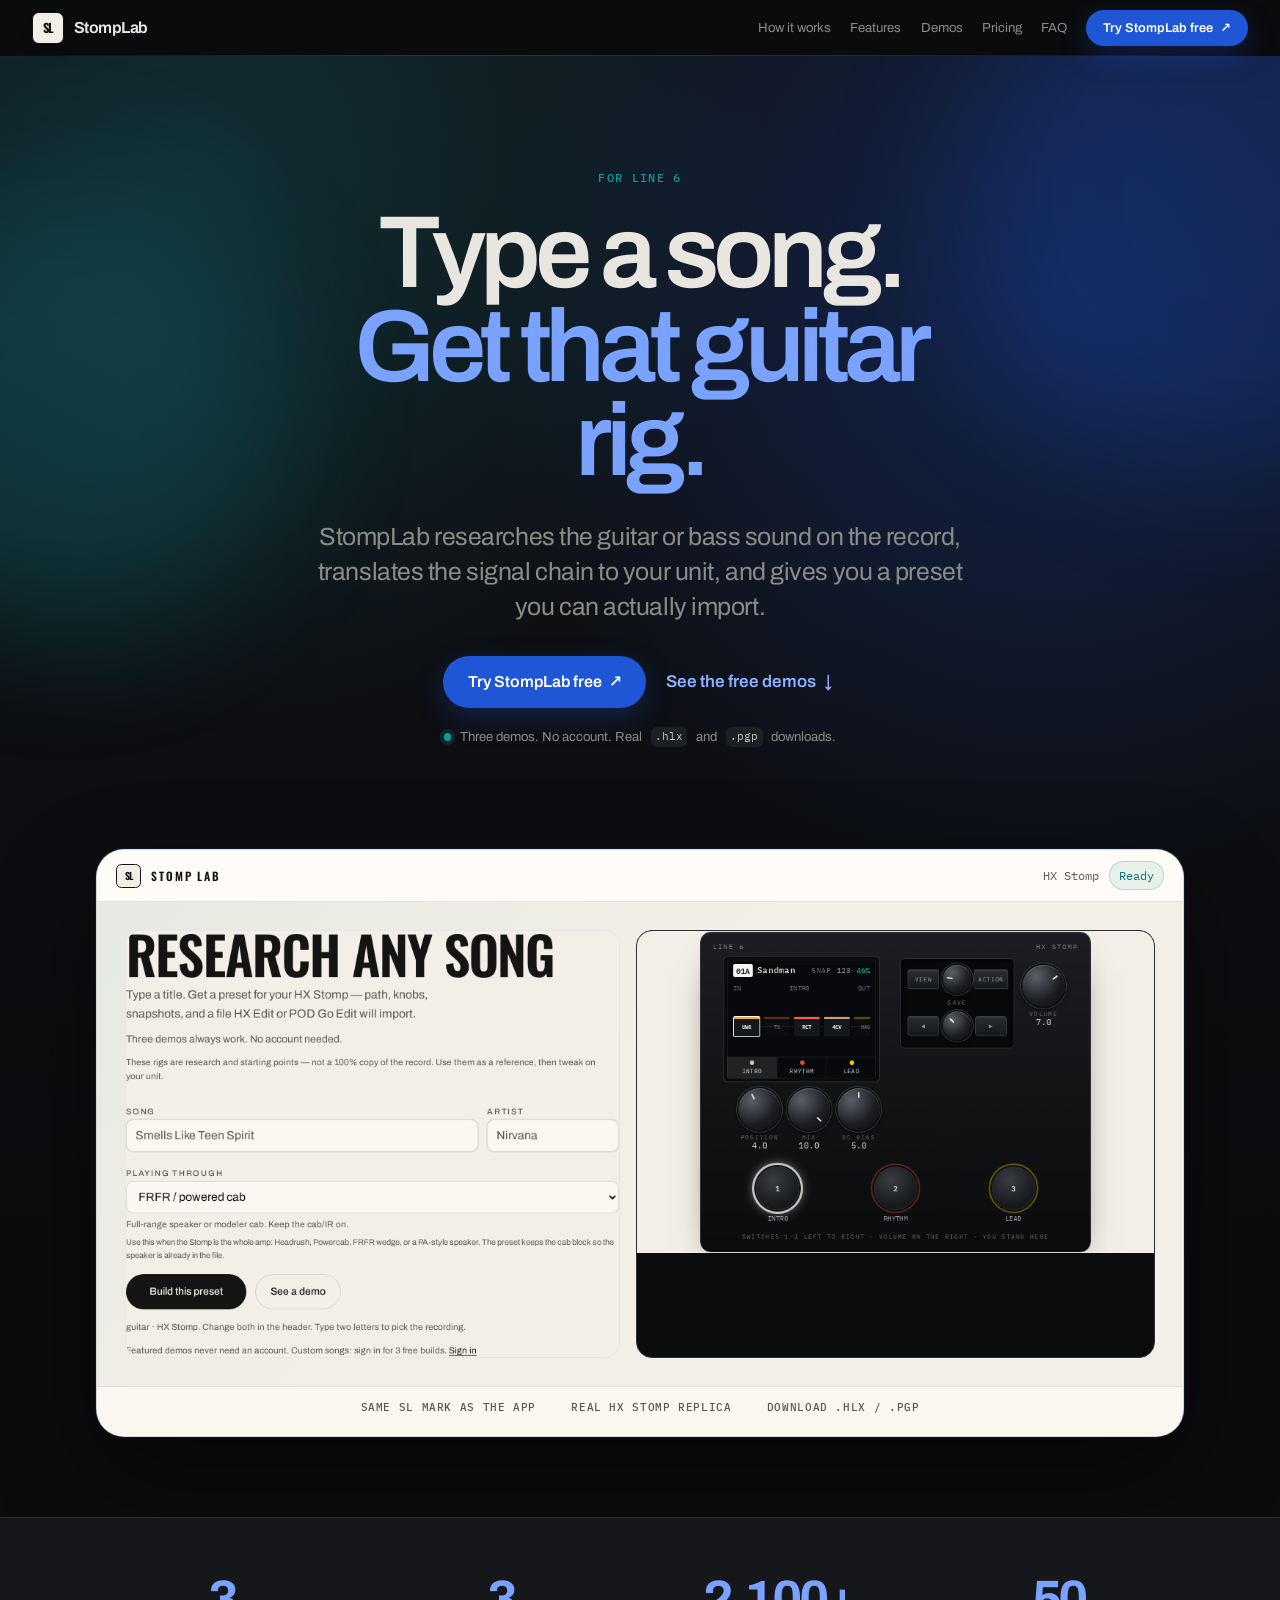
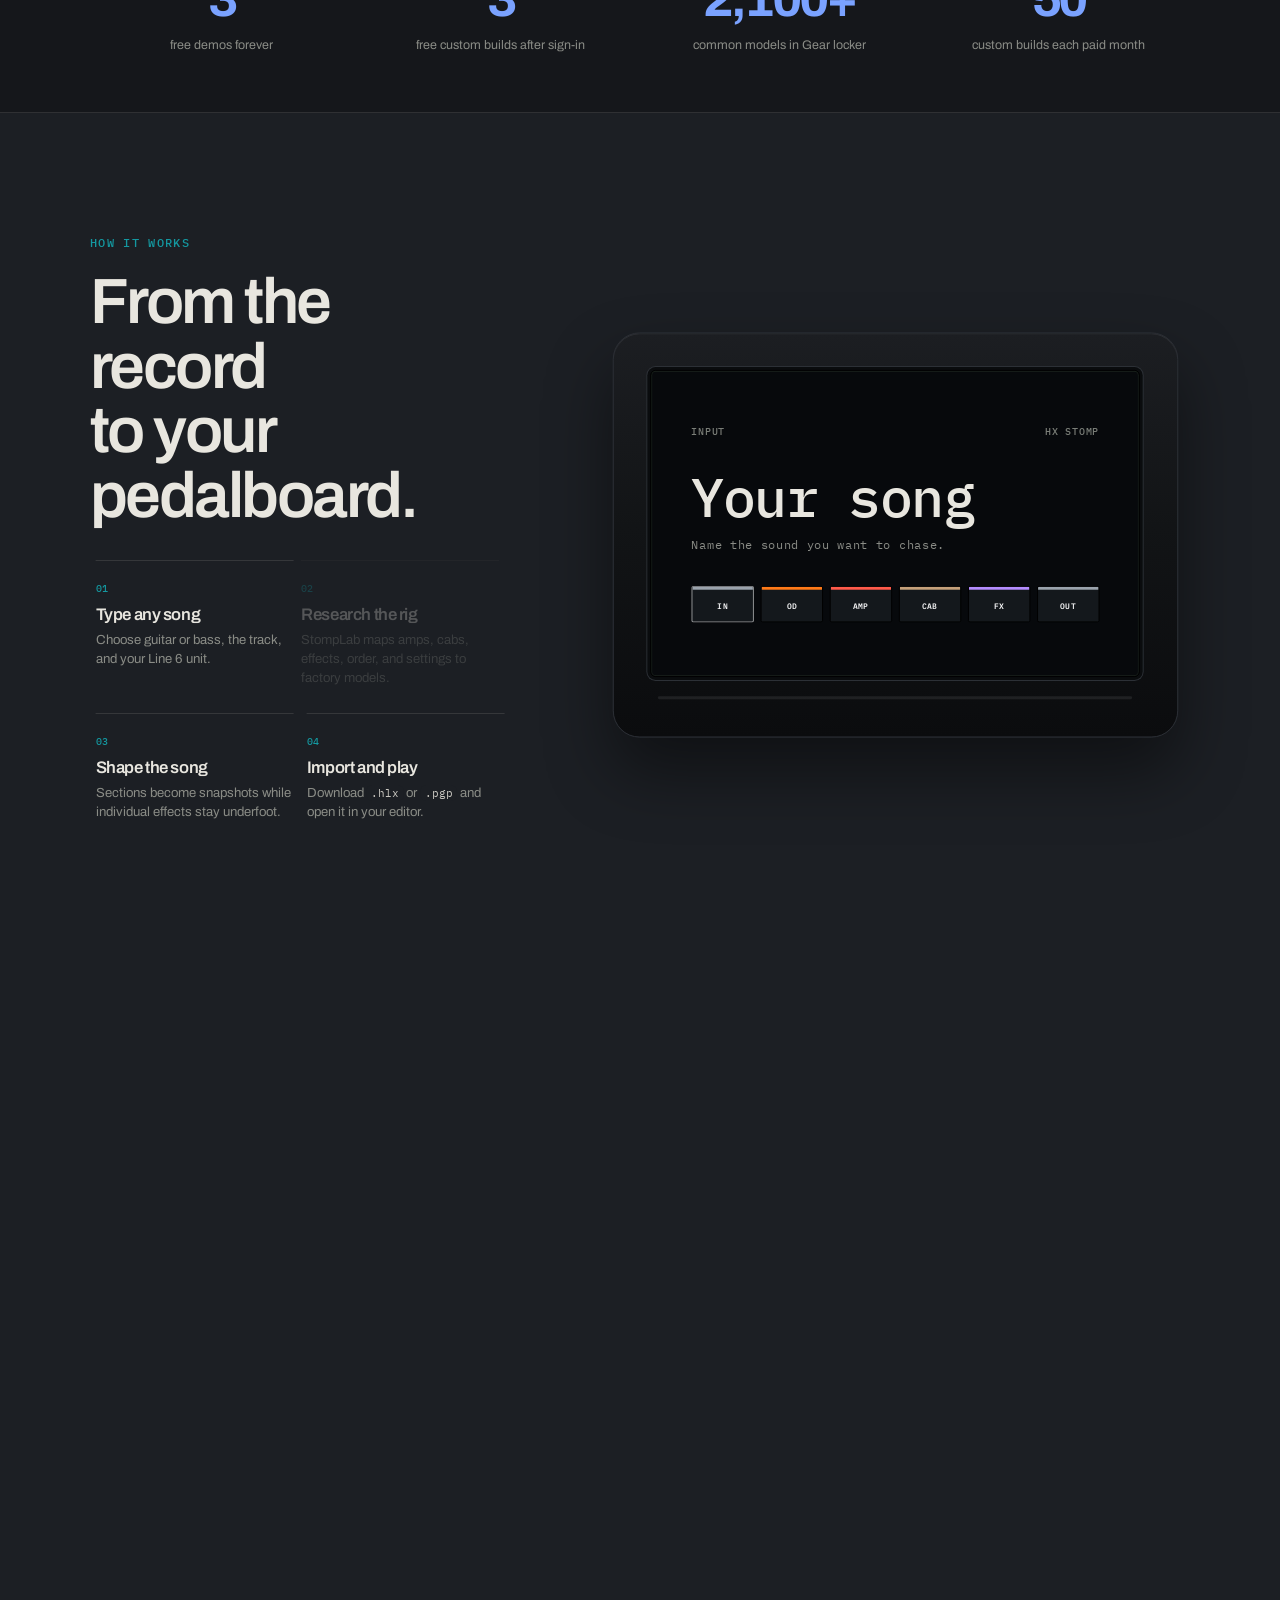
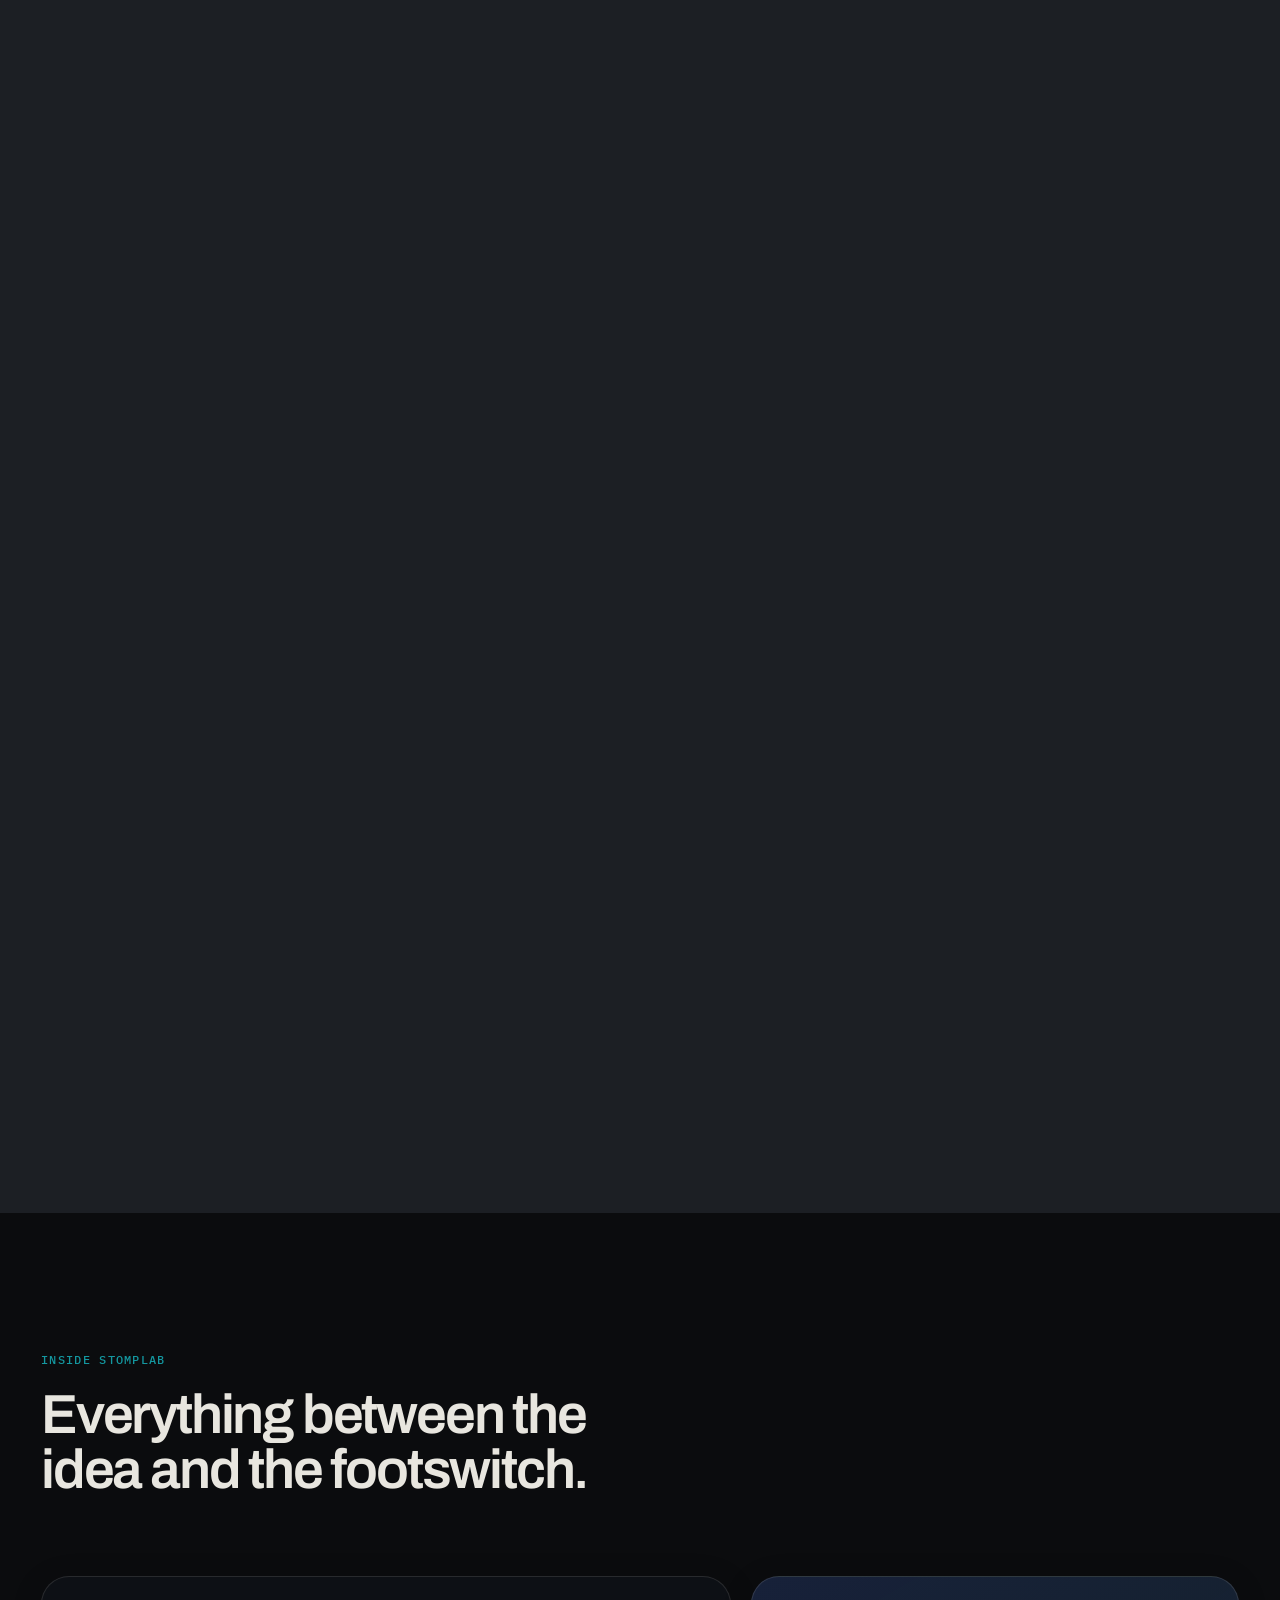
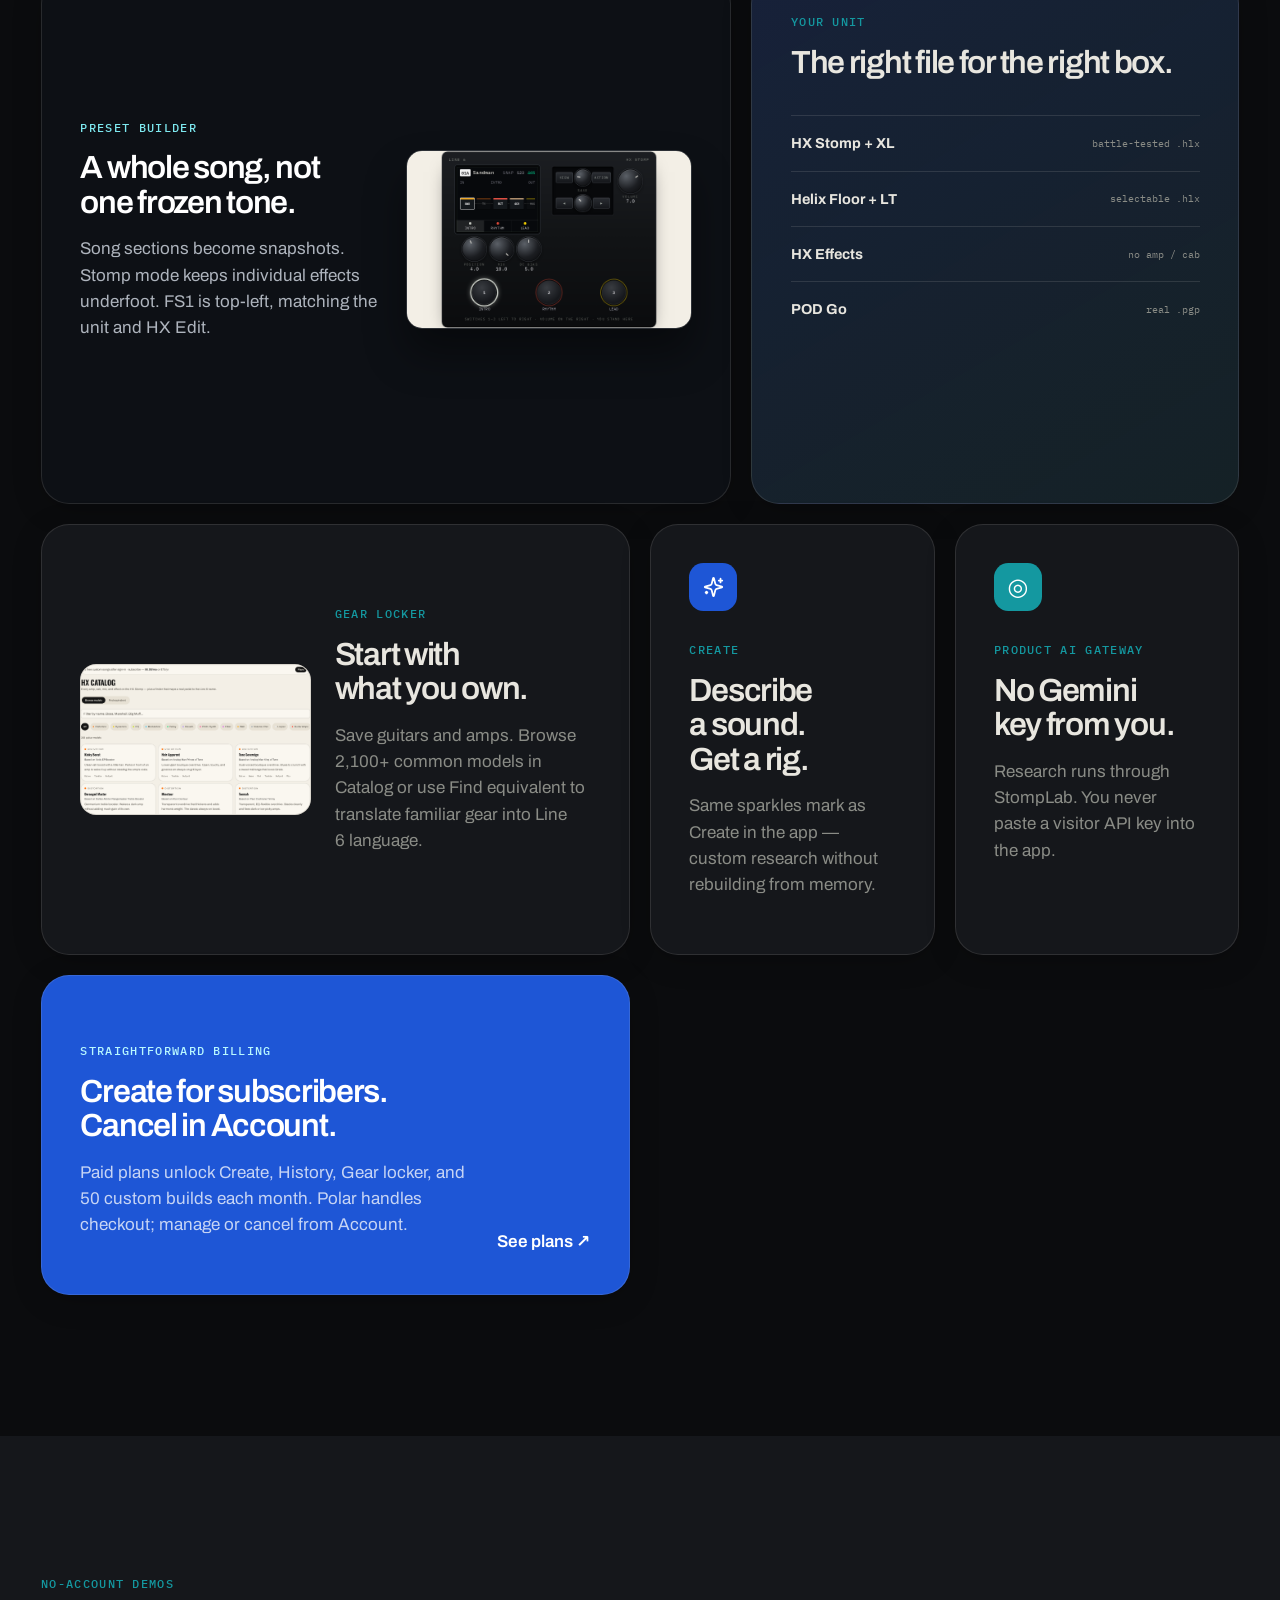
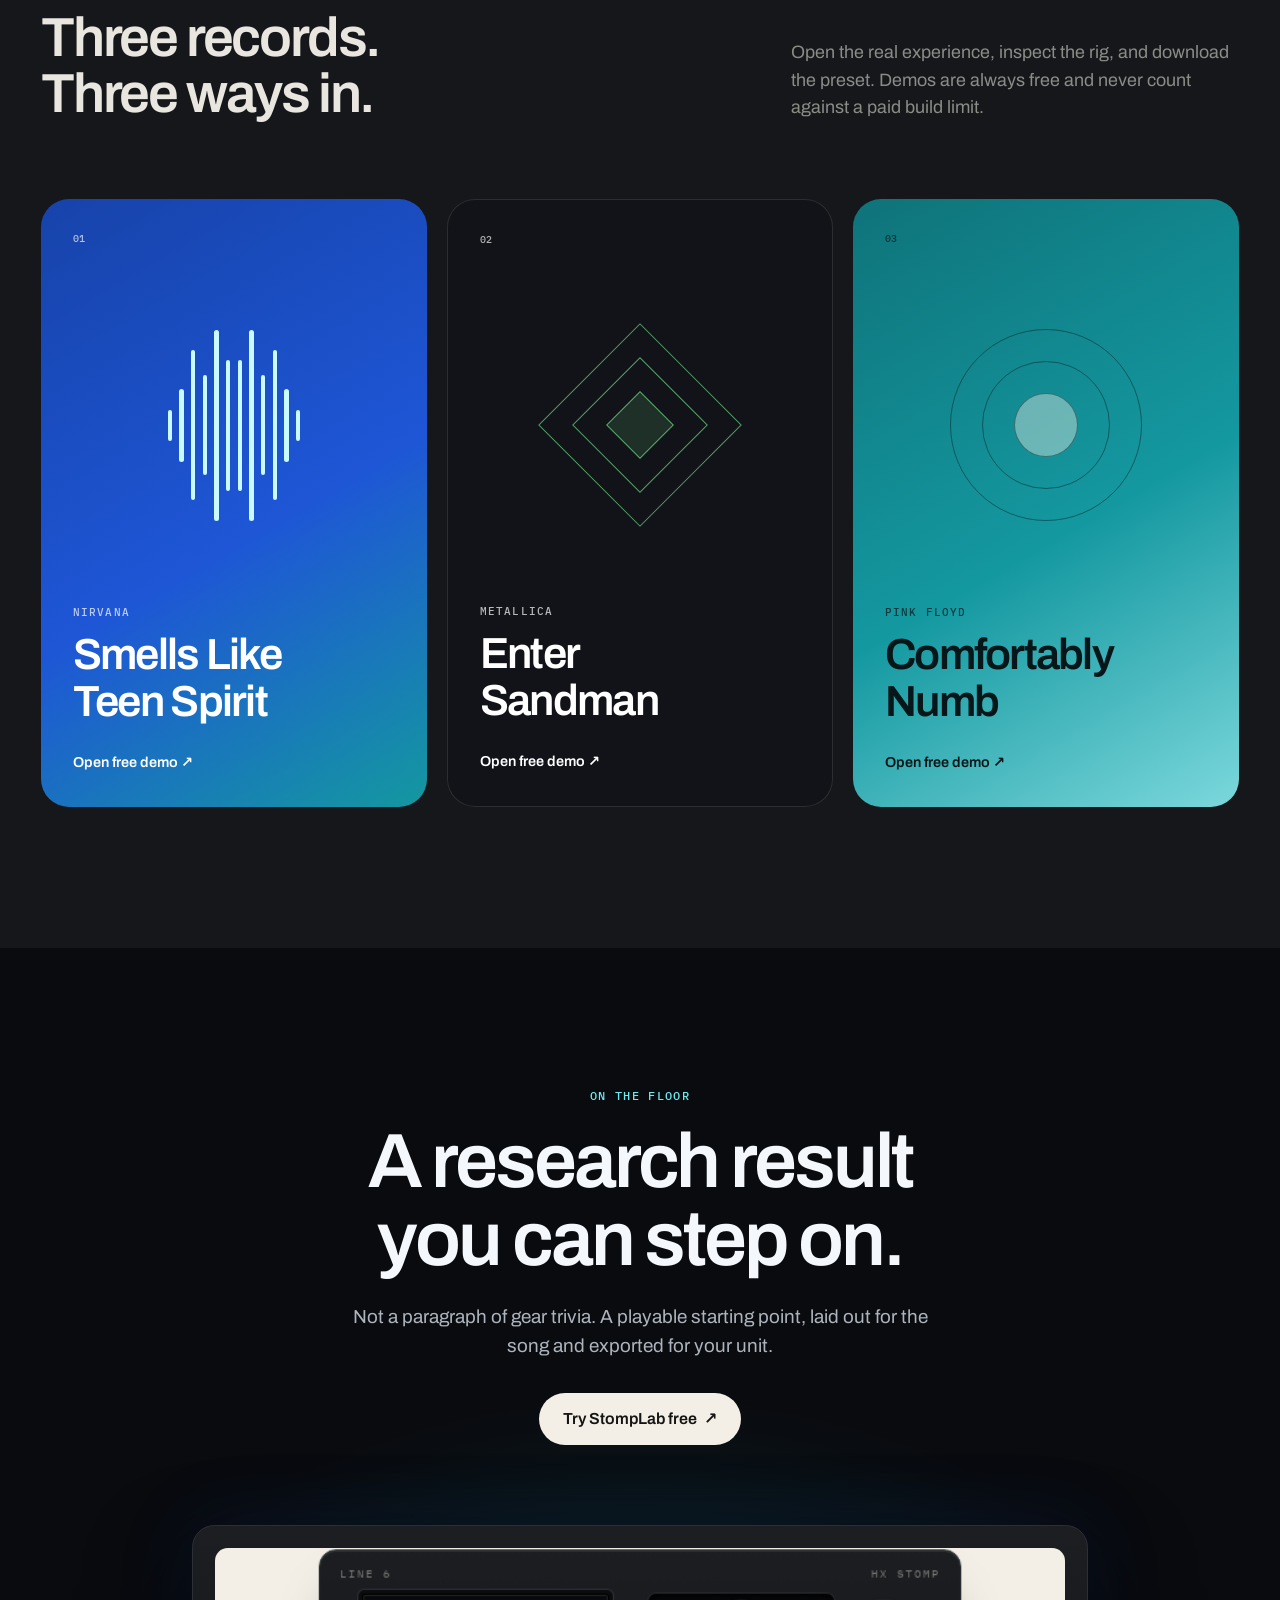
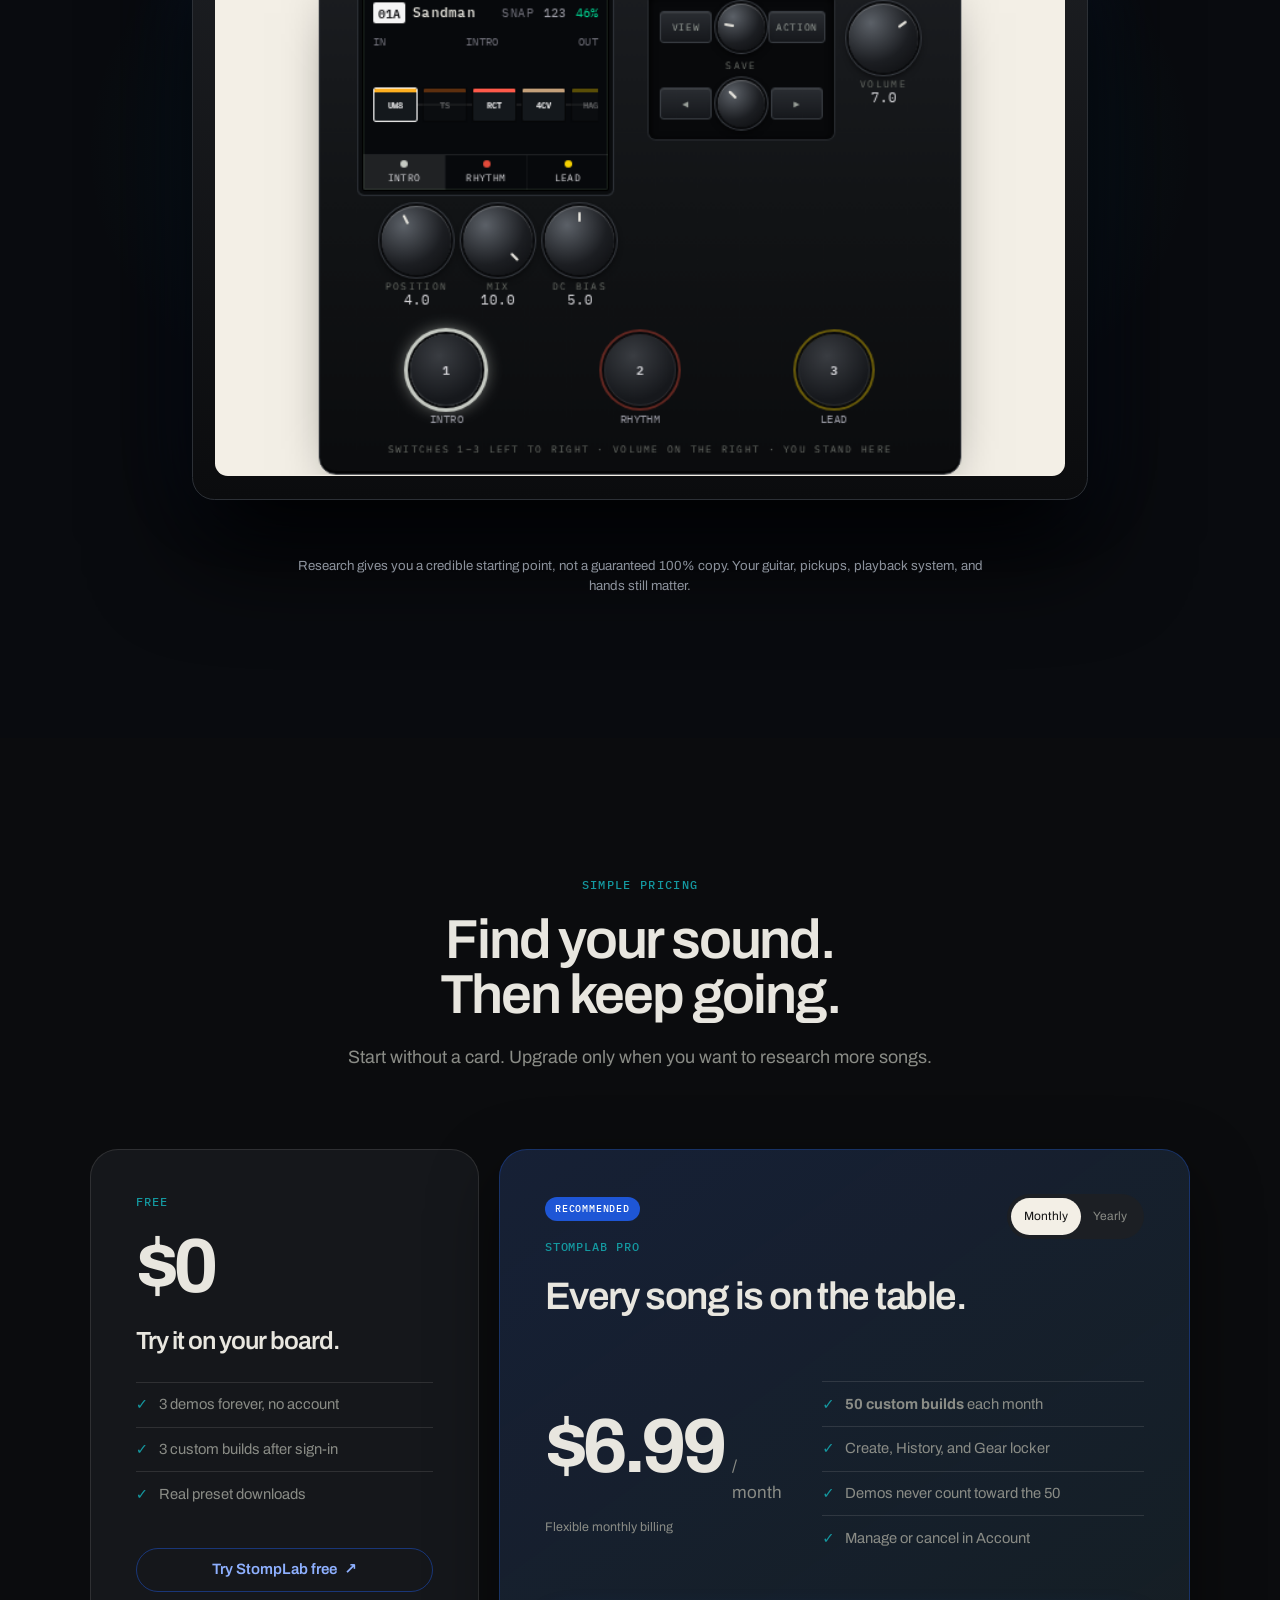
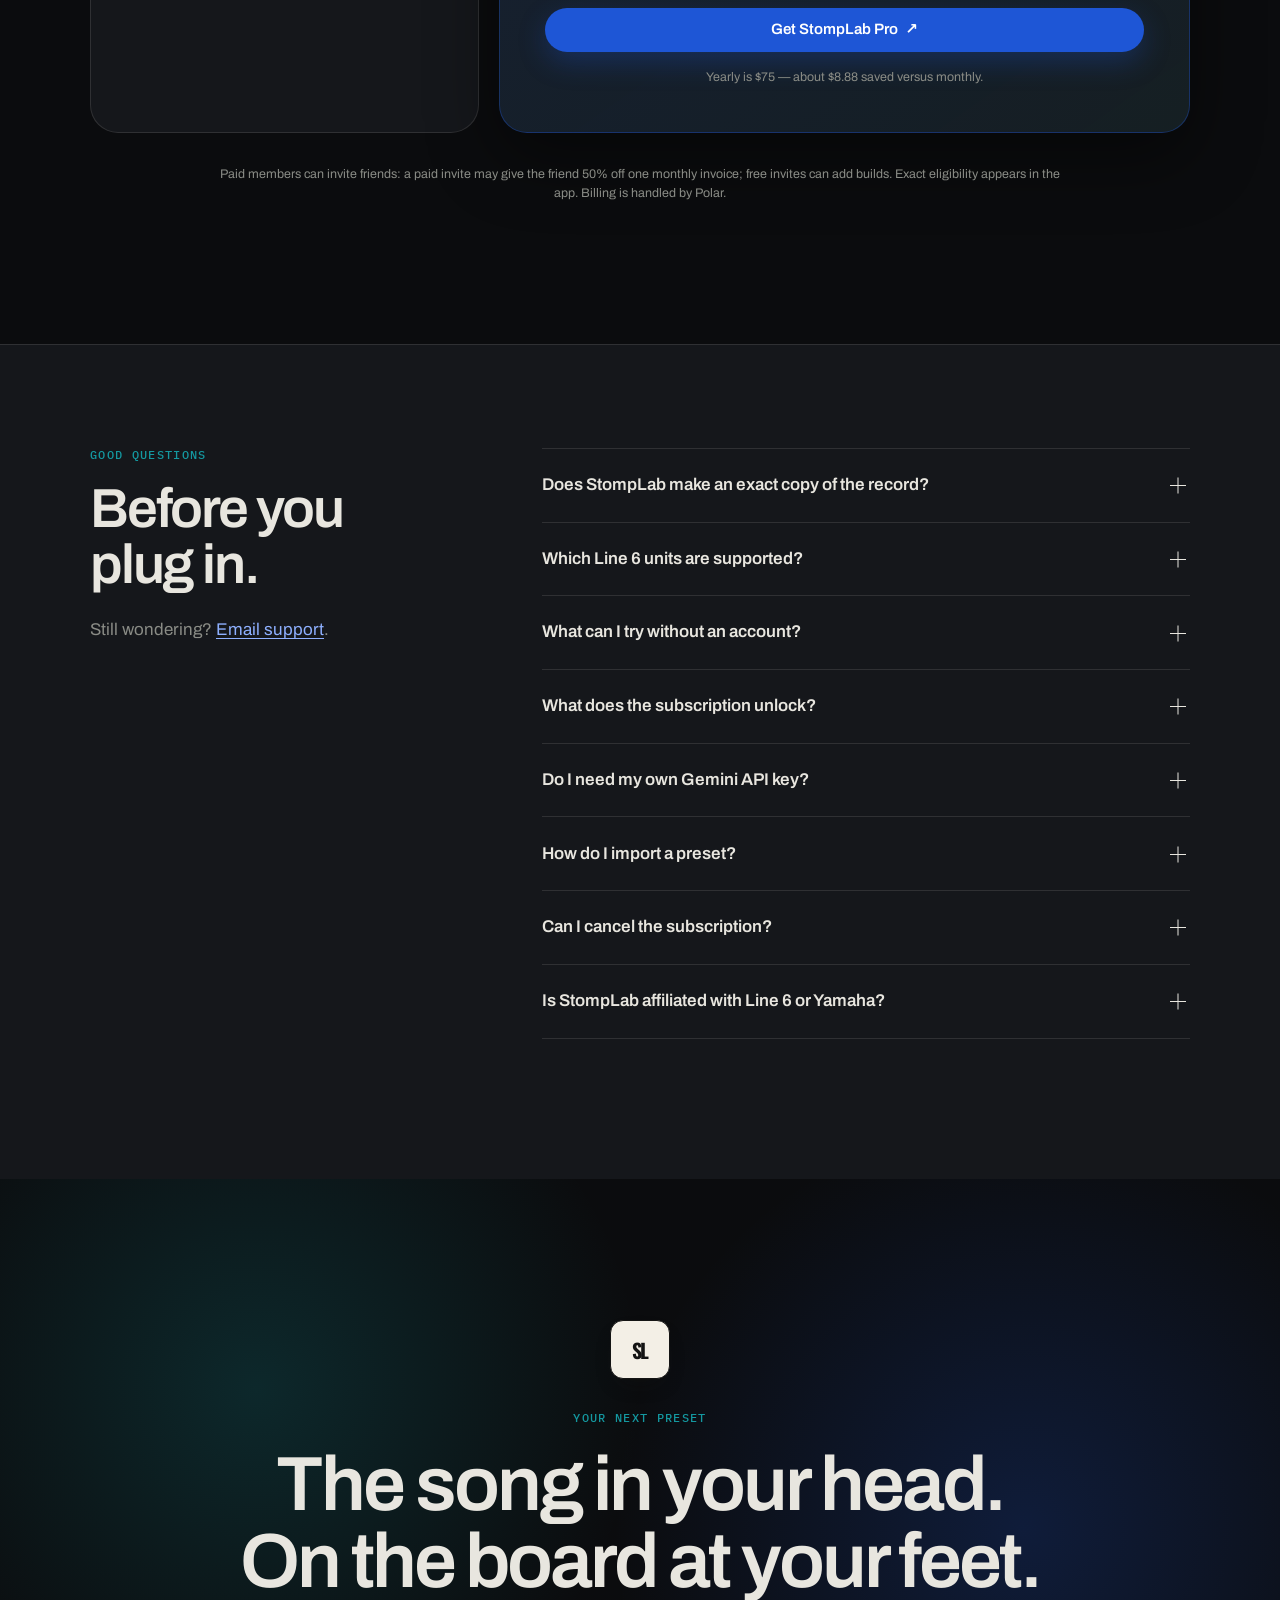
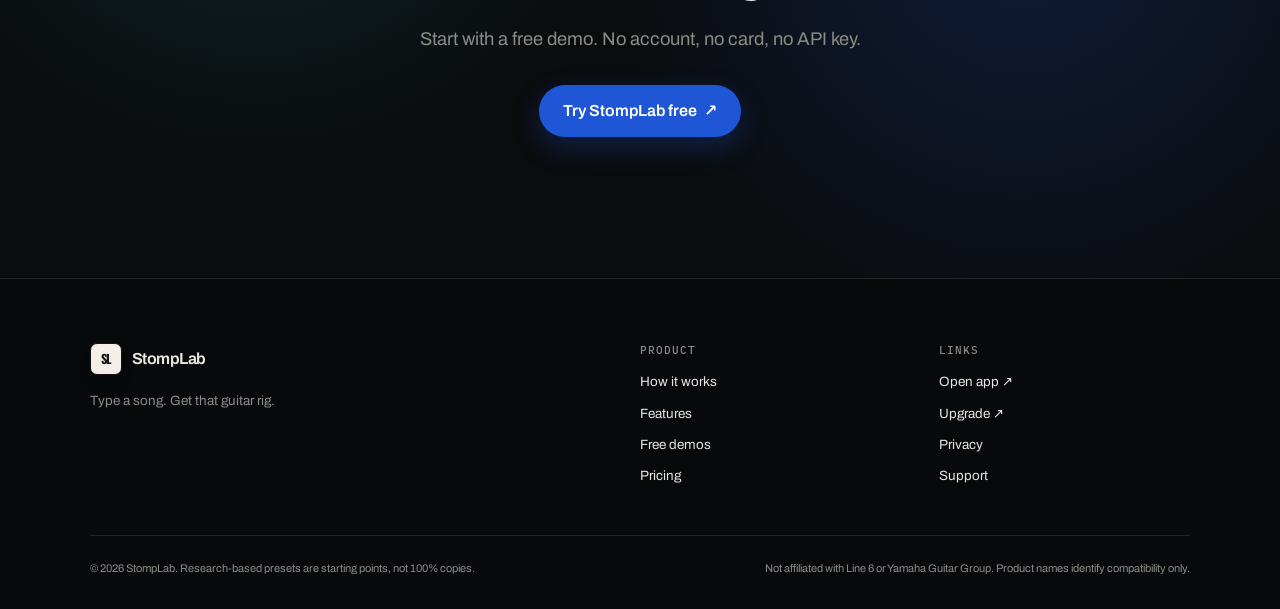
==== commit 09adbc89: "Dark marketing site with app-matched SL mark and product visuals Default charcoal theme, cream SL st" ====
--- a/index.html
+++ b/index.html
@@ -4,11 +4,13 @@
 <meta charset="utf-8"><meta name="viewport" content="width=device-width,initial-scale=1">
 <title>StompLab — Type a song. Get that guitar rig.</title>
 <meta name="description" content="Research the recorded guitar or bass rig behind any song, then get a downloadable preset for your Line 6 unit. Three free demos, no account required.">
-<meta name="theme-color" content="#f3efe6"><link rel="icon" href="favicon.svg" type="image/svg+xml">
+<meta name="theme-color" content="#0b0c0e"><meta name="color-scheme" content="dark">
+<link rel="icon" href="favicon.svg" type="image/svg+xml">
+<link rel="apple-touch-icon" href="assets/apple-touch-icon.png">
 <link rel="canonical" href="https://stomplab-site.vercel.app/">
-<meta property="og:type" content="website"><meta property="og:site_name" content="StompLab"><meta property="og:title" content="Type a song. Get that guitar rig."><meta property="og:description" content="Research the record. Download a Line 6 preset. Three free demos, no account required."><meta property="og:url" content="https://stomplab-site.vercel.app/">
+<meta property="og:type" content="website"><meta property="og:site_name" content="StompLab"><meta property="og:title" content="Type a song. Get that guitar rig."><meta property="og:description" content="Research the record. Download a Line 6 preset. Three free demos, no account required."><meta property="og:url" content="https://stomplab-site.vercel.app/"><meta property="og:image" content="https://stomplab-site.vercel.app/assets/sl-icon-512.png">
 <meta name="twitter:card" content="summary"><meta name="twitter:title" content="StompLab — Type a song. Get that guitar rig."><meta name="twitter:description" content="Research the record. Download a Line 6 preset. Three free demos.">
-<link rel="preconnect" href="https://fonts.googleapis.com"><link rel="preconnect" href="https://fonts.gstatic.com" crossorigin><link href="https://fonts.googleapis.com/css2?family=Archivo:wdth,wght@100,400..800&family=IBM+Plex+Mono:wght@400;500&family=Oswald:wght@500;600&display=swap" rel="stylesheet"><link rel="stylesheet" href="styles.css">
+<link rel="preconnect" href="https://fonts.googleapis.com"><link rel="preconnect" href="https://fonts.gstatic.com" crossorigin><link href="https://fonts.googleapis.com/css2?family=Archivo:wdth,wght@100,400..800&family=IBM+Plex+Mono:wght@400;500&family=Oswald:wght@500;600;700&display=swap" rel="stylesheet"><link rel="stylesheet" href="styles.css">
 <script type="application/ld+json">{"@context":"https://schema.org","@type":"SoftwareApplication","name":"StompLab","applicationCategory":"MultimediaApplication","operatingSystem":"Web","url":"https://stomplab.app","description":"Research a recorded guitar or bass rig and build a downloadable preset for a supported Line 6 unit.","offers":[{"@type":"Offer","name":"Free","price":"0","priceCurrency":"USD"},{"@type":"Offer","name":"Monthly","price":"6.99","priceCurrency":"USD"},{"@type":"Offer","name":"Yearly","price":"75","priceCurrency":"USD"}]}</script>
 </head>
 <body id="top">
@@ -24,11 +26,16 @@
 <p class="hero-lede reveal">StompLab researches the guitar or bass sound on the record, translates the signal chain to your unit, and gives you a preset you can actually import.</p>
 <div class="hero-actions reveal"><a class="button button-primary button-large" href="https://stomplab.app">Try StompLab free <span aria-hidden="true">↗</span></a><a class="text-action" href="#demos">See the free demos <span aria-hidden="true">↓</span></a></div>
 <p class="microtrust reveal"><span class="status-dot"></span> Three demos. No account. Real <code>.hlx</code> and <code>.pgp</code> downloads.</p>
-<div class="hero-product reveal" aria-label="StompLab preset preview"><div class="app-bar"><div class="app-brand"><span class="mini-sticker">SL</span><span>StompLab</span></div><div class="app-context"><span>HX Stomp</span><span class="app-live">Ready</span></div></div>
-<div class="product-workspace"><div class="song-panel"><p class="ui-label">Now researching</p><h2>Smells Like Teen Spirit</h2><p class="artist">Nirvana · Nevermind · 1991</p><div class="signal-chain" aria-label="Signal chain"><span>Noise gate</span><i>→</i><span>Distortion</span><i>→</i><span>Amp</span><i>→</i><span>4×12 cab</span><i>→</i><span>Chorus</span></div><div class="confidence-row"><span>Research starting point</span><strong>Mapped to factory models</strong></div></div>
-<div class="stomp-device" aria-hidden="true"><div class="device-topline"><span>HX STOMP</span><span>STOMPLAB / 001</span></div><div class="lcd-screen"><div class="lcd-head"><span>SNAPSHOT</span><span>GUITAR</span></div><strong>CHORUS</strong><div class="lcd-chain"><span>808</span><span>BRIT 2204</span><span>4×12</span><span>70s CHORUS</span></div></div><div class="footswitch-row"><div><b></b><span>FS1</span><em>Intro</em></div><div class="active"><b></b><span>FS2</span><em>Chorus</em></div><div><b></b><span>FS3</span><em>Solo</em></div></div></div></div>
-<div class="product-footer"><span>Factory-safe model names</span><span>Snapshot-ready</span><span>Download .hlx</span></div></div>
+<div class="hero-product reveal" aria-label="StompLab product preview from the live app">
+<div class="app-bar"><div class="app-brand"><span class="sl-sticker mini-sticker" aria-hidden="true">SL</span><span>STOMP LAB</span></div><div class="app-context"><span>HX Stomp</span><span class="app-live">Ready</span></div></div>
+<div class="product-workspace">
+<figure class="shot-panel"><img src="assets/app-lab.png" width="720" height="540" alt="StompLab Lab screen: Research Any Song with Smells Like Teen Spirit" loading="eager" decoding="async"></figure>
+<figure class="device-panel"><img src="assets/hx-stomp-replica.png" width="720" height="480" alt="StompLab HX Stomp replica — Line 6 chassis, LCD path, footswitches" loading="eager" decoding="async"></figure>
+</div>
+<div class="product-footer"><span>Same SL mark as the app</span><span>Real HX Stomp replica</span><span>Download .hlx / .pgp</span></div>
+</div>
 </div></section>
+
 <section class="fact-strip" aria-label="Product facts"><div class="wrap facts reveal"><div><strong>3</strong><span>free demos forever</span></div><div><strong>3</strong><span>free custom builds after sign-in</span></div><div><strong>2,100+</strong><span>common models in Gear locker</span></div><div><strong>50</strong><span>custom builds each paid month</span></div></div></section>
 
 <section class="chain-story" id="how" aria-labelledby="how-title"><div class="chain-sticky"><div class="wrap chain-layout">
@@ -38,15 +45,15 @@
 <article class="chain-step" data-step="2"><span>03</span><h3>Shape the song</h3><p>Sections become snapshots while individual effects stay underfoot.</p></article>
 <article class="chain-step" data-step="3"><span>04</span><h3>Import and play</h3><p>Download <code>.hlx</code> or <code>.pgp</code> and open it in your editor.</p></article>
 </div></div>
-<div class="chain-frame" aria-label="Signal chain transformation"><div class="chain-screen"><div class="chain-screen-top"><span id="chain-label">INPUT</span><span>HX STOMP</span></div><strong id="chain-title">Your song</strong><p id="chain-subtitle">Name the sound you want to chase.</p><div class="chain-blocks"><span class="active">IN</span><span>OD</span><span>AMP</span><span>CAB</span><span>FX</span><span>OUT</span></div></div><div class="chain-progress"><i></i></div></div>
+<div class="chain-frame" aria-label="Signal chain transformation"><div class="chain-screen"><div class="chain-screen-top"><span id="chain-label">INPUT</span><span>HX STOMP</span></div><strong id="chain-title">Your song</strong><p id="chain-subtitle">Name the sound you want to chase.</p><div class="chain-blocks" aria-hidden="true"><span class="lcd-chip active" style="--chip:#9aa3ad"><i></i><b>IN</b></span><span class="lcd-chip" style="--chip:#ff7a18"><i></i><b>OD</b></span><span class="lcd-chip" style="--chip:#ff5a4a"><i></i><b>AMP</b></span><span class="lcd-chip" style="--chip:#c4a07a"><i></i><b>CAB</b></span><span class="lcd-chip" style="--chip:#b48cff"><i></i><b>FX</b></span><span class="lcd-chip" style="--chip:#9aa3ad"><i></i><b>OUT</b></span></div></div><div class="chain-progress"><i></i></div></div>
 </div></div></section>
 
 <section class="features-section" id="features" aria-labelledby="features-title"><div class="wide-wrap"><div class="section-intro reveal"><p class="kicker">Inside StompLab</p><h2 id="features-title">Everything between the idea and the footswitch.</h2></div>
 <div class="bento-grid">
-<article class="bento-card bento-stage reveal"><div class="bento-copy"><p class="card-kicker">Preset builder</p><h3>A whole song, not one frozen tone.</h3><p>Song sections become snapshots. Stomp mode keeps individual effects underfoot. FS1 is top-left, matching the unit and HX Edit.</p></div><div class="mini-chassis" aria-hidden="true"><div class="mini-lcd"><small>PRESET 001</small><strong>VERSE CLEAN</strong><span>Comp · Amp · Cab · Chorus</span></div><div class="mini-switches"><i></i><i class="lit"></i><i></i></div></div></article>
+<article class="bento-card bento-stage reveal"><div class="bento-copy"><p class="card-kicker">Preset builder</p><h3>A whole song, not one frozen tone.</h3><p>Song sections become snapshots. Stomp mode keeps individual effects underfoot. FS1 is top-left, matching the unit and HX Edit.</p></div><figure class="mini-device"><img src="assets/hx-stomp-replica.png" width="560" height="380" alt="HX Stomp replica from StompLab showing LCD, knobs, and footswitches" loading="lazy" decoding="async"></figure></article>
 <article class="bento-card bento-units reveal"><p class="card-kicker">Your unit</p><h3>The right file for the right box.</h3><div class="unit-list"><span><b>HX Stomp + XL</b><em>battle-tested .hlx</em></span><span><b>Helix Floor + LT</b><em>selectable .hlx</em></span><span><b>HX Effects</b><em>no amp / cab</em></span><span><b>POD Go</b><em>real .pgp</em></span></div></article>
-<article class="bento-card bento-gear reveal"><div class="gear-orbit" aria-hidden="true"><span>AMP</span><span>OD</span><span>CAB</span><span>DLY</span><b>2,100+</b></div><div><p class="card-kicker">Gear locker</p><h3>Start with what you own.</h3><p>Save guitars and amps. Browse 2,100+ common models in Catalog or use Find equivalent to translate familiar gear into Line 6 language.</p></div></article>
-<article class="bento-card bento-simple reveal"><div class="icon-box" aria-hidden="true">↺</div><p class="card-kicker">History</p><h3>Your builds stay findable.</h3><p>Return to past research and downloads instead of rebuilding the same rig from memory.</p></article>
+<article class="bento-card bento-gear reveal"><figure class="gear-shot"><img src="assets/app-catalog.png" width="640" height="480" alt="StompLab Catalog — browse amps, cabs, and effects" loading="lazy" decoding="async"></figure><div><p class="card-kicker">Gear locker</p><h3>Start with what you own.</h3><p>Save guitars and amps. Browse 2,100+ common models in Catalog or use Find equivalent to translate familiar gear into Line 6 language.</p></div></article>
+<article class="bento-card bento-simple reveal"><div class="icon-box" aria-hidden="true"><img src="assets/sparkles.svg" alt="" width="22" height="22"></div><p class="card-kicker">Create</p><h3>Describe a sound. Get a rig.</h3><p>Same sparkles mark as Create in the app — custom research without rebuilding from memory.</p></article>
 <article class="bento-card bento-simple reveal"><div class="icon-box icon-gateway" aria-hidden="true">◎</div><p class="card-kicker">Product AI gateway</p><h3>No Gemini key from you.</h3><p>Research runs through StompLab. You never paste a visitor API key into the app.</p></article>
 <article class="bento-card bento-wide reveal"><div><p class="card-kicker">Straightforward billing</p><h3>Create for subscribers. Cancel in Account.</h3><p>Paid plans unlock Create, History, Gear locker, and 50 custom builds each month. Polar handles checkout; manage or cancel from Account.</p></div><a class="text-link" href="https://stomplab.app/upgrade">See plans <span aria-hidden="true">↗</span></a></article>
 </div></div></section>
@@ -58,7 +65,7 @@
 </div></div></section>
 
 <section class="cinema-stage" aria-labelledby="stage-title"><div class="stage-glow" aria-hidden="true"></div><div class="wrap stage-inner"><div class="stage-copy reveal"><p class="kicker kicker-light">On the floor</p><h2 id="stage-title">A research result<br>you can step on.</h2><p>Not a paragraph of gear trivia. A playable starting point, laid out for the song and exported for your unit.</p><a class="button button-light button-large" href="https://stomplab.app">Try StompLab free <span aria-hidden="true">↗</span></a></div>
-<div class="floor-device reveal" aria-label="Cinematic pedalboard preview"><div class="floor-brand"><span>STOMPLAB</span><span>HX / SONG RIG</span></div><div class="floor-screen"><div class="screen-meta"><span>SNAP 2 / 3</span><span>HX STOMP XL</span></div><strong>BIG CHORUS</strong><div class="screen-blocks"><span>RAT</span><span>BRIT</span><span>4×12</span><span>CHORUS</span><span>ROOM</span></div></div><div class="floor-knobs"><i></i><i></i><i></i><i></i><i></i><i></i></div><div class="floor-switches"><span><i></i><b>INTRO</b></span><span class="on"><i></i><b>CHORUS</b></span><span><i></i><b>SOLO</b></span></div></div>
+<figure class="floor-device reveal"><img src="assets/hx-stomp-replica.png" width="880" height="590" alt="Full StompLab HX Stomp replica — Line 6 branding, LCD with path blocks, knobs, and three footswitches" loading="lazy" decoding="async"></figure>
 <p class="stage-note reveal">Research gives you a credible starting point, not a guaranteed 100% copy. Your guitar, pickups, playback system, and hands still matter.</p></div></section>
 
 <section class="pricing-section" id="pricing" aria-labelledby="pricing-title"><div class="wrap"><div class="section-intro centered reveal"><p class="kicker">Simple pricing</p><h2 id="pricing-title">Find your sound.<br>Then keep going.</h2><p>Start without a card. Upgrade only when you want to research more songs.</p></div>
@@ -82,4 +89,4 @@
 </main>
 <footer class="site-footer"><div class="wrap footer-main"><div class="footer-brand"><a class="brand" href="#top"><span class="sl-sticker">SL</span><span class="brand-name">StompLab</span></a><p>Type a song. Get that guitar rig.</p></div><nav aria-label="Product links"><p>Product</p><a href="#how">How it works</a><a href="#features">Features</a><a href="#demos">Free demos</a><a href="#pricing">Pricing</a></nav><nav aria-label="Company links"><p>Links</p><a href="https://stomplab.app">Open app ↗</a><a href="https://stomplab.app/upgrade">Upgrade ↗</a><a href="privacy.html">Privacy</a><a href="mailto:stomplab1@gmail.com">Support</a></nav></div><div class="wrap footer-bottom"><p>© 2026 StompLab. Research-based presets are starting points, not 100% copies.</p><p>Not affiliated with Line 6 or Yamaha Guitar Group. Product names identify compatibility only.</p></div></footer>
 <div class="mobile-cta"><a class="button button-primary" href="https://stomplab.app">Try StompLab free <span aria-hidden="true">↗</span></a></div><script src="main.js" defer></script>
-</body></html>+</body></html>
--- a/styles.css
+++ b/styles.css
@@ -1,51 +1,345 @@
+/* StompLab marketing — dark default, app-matched mark + product visuals */
 :root{
-  --bg:#f3efe6;--card:#faf7f0;--text:#141414;--muted:#5c5850;--secondary:#e7e1d4;
+  --bg:#0b0c0e;--card:#15171b;--text:#e8e6df;--muted:#8a8c86;--secondary:#1c1f24;
   --primary:#1e56d6;--primary-dark:#1743aa;--pop:#1498a0;--lcd:#7dff9a;
-  --stage:#090b0f;--stage-2:#12151b;--white:#fffdf8;--line:rgba(20,20,20,.13);--line-dark:rgba(255,255,255,.14);
-  --glass:rgba(243,239,230,.82);--font:"Archivo",system-ui,sans-serif;--mono:"IBM Plex Mono",ui-monospace,monospace;--accent:"Oswald","Arial Narrow",sans-serif;
+  --cream:#f3efe6;--cream-card:#faf7f0;--ink:#141414;
+  --stage:#090b0f;--stage-2:#12151b;--white:#fffdf8;
+  --line:rgba(232,230,223,.12);--line-strong:rgba(232,230,223,.18);
+  --glass:rgba(11,12,14,.72);--mark:#f3efe6;--mark-fg:#141414;
+  --font:"Archivo",system-ui,sans-serif;--mono:"IBM Plex Mono",ui-monospace,monospace;--accent:"Oswald","Arial Narrow",sans-serif;
   --content:68.75rem;--wide:87rem;--gutter:clamp(1.25rem,3.2vw,3rem);--nav-h:3.5rem;--section:clamp(6rem,11vw,10rem);
   --hero:clamp(3.5rem,8vw,7.5rem);--display:clamp(2.75rem,6vw,5.75rem);--h2:clamp(2.15rem,4.3vw,4rem);--h3:clamp(1.45rem,2.5vw,2.45rem);
-  --ease:cubic-bezier(.16,1,.3,1);--shadow:0 24px 70px rgba(20,20,20,.10);--shadow-sticker:0 10px 25px rgba(20,20,20,.13);
-}
-*{box-sizing:border-box}html{scroll-behavior:smooth;scroll-padding-top:calc(var(--nav-h) + 1rem)}body{margin:0;background:var(--bg);color:var(--text);font:400 1.0625rem/1.55 var(--font);-webkit-font-smoothing:antialiased;overflow-x:hidden}body.nav-open{overflow:hidden}a{color:inherit;text-underline-offset:.2em}button{font:inherit}img,svg{display:block;max-width:100%}code{font-family:var(--mono);font-size:.85em;background:var(--secondary);padding:.12em .38em;border-radius:.35rem}.wrap{width:min(calc(100% - 2*var(--gutter)),var(--content));margin-inline:auto}.wide-wrap{width:min(calc(100% - 2*var(--gutter)),var(--wide));margin-inline:auto}.skip-link{position:fixed;z-index:1000;left:1rem;top:-5rem;background:var(--text);color:var(--white);padding:.7rem 1rem;border-radius:.6rem}.skip-link:focus{top:1rem}.kicker,.card-kicker,.ui-label,.step-kicker{font-family:var(--mono);font-size:.75rem;line-height:1.2;letter-spacing:.11em;text-transform:uppercase;font-weight:500}.kicker{color:var(--primary);margin:0 0 1.25rem}.reveal{opacity:0;transform:translateY(24px);filter:blur(5px);transition:opacity 640ms var(--ease),transform 640ms var(--ease),filter 640ms var(--ease)}.reveal.is-in{opacity:1;transform:none;filter:none}h1,h2,h3,p{margin-top:0}h1,h2,h3{font-family:var(--font);font-weight:600;text-wrap:balance;letter-spacing:-.04em}p{ text-wrap:pretty}h2{font-size:var(--h2);line-height:1.01}h3{font-size:var(--h3);line-height:1.08}.section-intro{max-width:52rem;margin-bottom:clamp(3rem,6vw,5.5rem)}.section-intro h2{margin:0}.section-intro>p:last-child{max-width:40rem;color:var(--muted);font-size:1.12rem;margin:1.25rem 0 0}.section-intro.centered{text-align:center;margin-inline:auto}.section-intro.centered>p:last-child{margin-inline:auto}
-
-/* navigation */
-.site-header{height:var(--nav-h);position:sticky;top:0;z-index:100;background:rgba(243,239,230,.34);transition:background .32s,box-shadow .32s}.site-header::after{content:"";position:absolute;left:0;right:0;bottom:0;height:1px;background:linear-gradient(90deg,transparent,var(--pop),var(--primary),transparent);opacity:.48}.site-header.is-scrolled{background:var(--glass);box-shadow:0 1px 0 var(--line),0 8px 30px rgba(20,20,20,.06);backdrop-filter:saturate(180%) blur(20px);-webkit-backdrop-filter:saturate(180%) blur(20px)}.nav-shell{width:min(calc(100% - 2rem),76rem);height:100%;margin:auto;display:flex;align-items:center;justify-content:space-between;gap:1.5rem}.brand{display:inline-flex;align-items:center;gap:.62rem;text-decoration:none;font-weight:650;letter-spacing:-.03em}.sl-sticker{width:2rem;height:2rem;display:inline-grid;place-items:center;border-radius:22%;background:#fffdf8;border:1px solid rgba(20,20,20,.08);box-shadow:var(--shadow-sticker);font:600 .75rem/1 var(--accent);letter-spacing:.02em}.brand-name{font-size:1rem}.site-nav{display:flex;align-items:center;gap:1.2rem}.site-nav>a:not(.button){font-size:.82rem;text-decoration:none;color:var(--muted);transition:color .18s}.site-nav>a:not(.button):hover{color:var(--text)}.nav-toggle{display:none;border:0;background:transparent;width:2.75rem;height:2.75rem;padding:.8rem;position:relative}.nav-toggle span{position:absolute;left:.75rem;right:.75rem;height:1px;background:var(--text);transition:transform .25s var(--ease);top:1.15rem}.nav-toggle span+span{top:1.62rem}.nav-toggle[aria-expanded=true] span{top:1.38rem;transform:rotate(45deg)}.nav-toggle[aria-expanded=true] span+span{transform:rotate(-45deg)}
-.button{min-height:2.75rem;display:inline-flex;align-items:center;justify-content:center;gap:.45rem;padding:.72rem 1.25rem;border-radius:999px;border:1px solid transparent;text-decoration:none;font-weight:600;font-size:.94rem;line-height:1;transition:transform .22s var(--ease),background .22s,color .22s,box-shadow .22s,border-color .22s}.button:hover{transform:translateY(-2px)}.button:focus-visible,.text-action:focus-visible,a:focus-visible,button:focus-visible{outline:2px solid var(--pop);outline-offset:3px}.button-primary{background:var(--primary);color:white;box-shadow:0 10px 28px rgba(30,86,214,.22)}.button-primary:hover{background:var(--primary-dark);color:white}.button-small{min-height:2.25rem;padding:.55rem 1rem;font-size:.8rem}.button-large{min-height:3.25rem;padding:.9rem 1.45rem;font-size:1rem}.button-outline{border-color:rgba(30,86,214,.38);color:var(--primary);background:transparent}.button-outline:hover{background:rgba(30,86,214,.07);border-color:var(--primary)}.button-light{background:#fff;color:#111}.button-light:hover{background:#eefbff}.button-block{width:100%}.text-action{display:inline-flex;align-items:center;gap:.45rem;color:var(--primary);font-weight:600;text-decoration:none;padding:.8rem .25rem}.text-action:hover span{transform:translateY(2px)}.text-action span{transition:transform .2s}
+  --ease:cubic-bezier(.16,1,.3,1);--shadow:0 24px 70px rgba(0,0,0,.45);--shadow-sticker:0 1px 0 rgba(20,20,20,.18),0 10px 24px -12px rgba(20,20,20,.48);
+  color-scheme:dark;
+}
+*{box-sizing:border-box}
+html{scroll-behavior:smooth;scroll-padding-top:calc(var(--nav-h) + 1rem)}
+body{margin:0;background:var(--bg);color:var(--text);font:400 1.0625rem/1.55 var(--font);-webkit-font-smoothing:antialiased;overflow-x:hidden}
+body.nav-open{overflow:hidden}
+a{color:inherit;text-underline-offset:.2em}button{font:inherit}
+img,svg{display:block;max-width:100%;height:auto}
+code{font-family:var(--mono);font-size:.85em;background:var(--secondary);padding:.12em .38em;border-radius:.35rem;color:#c9c7c0}
+.wrap{width:min(calc(100% - 2*var(--gutter)),var(--content));margin-inline:auto}
+.wide-wrap{width:min(calc(100% - 2*var(--gutter)),var(--wide));margin-inline:auto}
+.skip-link{position:fixed;z-index:1000;left:1rem;top:-5rem;background:var(--cream);color:var(--ink);padding:.7rem 1rem;border-radius:.6rem}
+.skip-link:focus{top:1rem}
+.kicker,.card-kicker,.ui-label{font-family:var(--mono);font-size:.75rem;line-height:1.2;letter-spacing:.11em;text-transform:uppercase;font-weight:500}
+.kicker{color:var(--pop);margin:0 0 1.25rem}
+.reveal{opacity:0;transform:translateY(16px);filter:blur(4px);transition:opacity 560ms var(--ease),transform 560ms var(--ease),filter 560ms var(--ease);will-change:opacity,transform,filter}
+.reveal.is-in{opacity:1;transform:none;filter:none;will-change:auto}
+h1,h2,h3,p{margin-top:0}
+h1,h2,h3{font-family:var(--font);font-weight:600;text-wrap:balance;letter-spacing:-.04em}
+p{text-wrap:pretty}
+h2{font-size:var(--h2);line-height:1.01}
+h3{font-size:var(--h3);line-height:1.08}
+.section-intro{max-width:52rem;margin-bottom:clamp(3rem,6vw,5.5rem)}
+.section-intro h2{margin:0}
+.section-intro>p:last-child{max-width:40rem;color:var(--muted);font-size:1.12rem;margin:1.25rem 0 0}
+.section-intro.centered{text-align:center;margin-inline:auto}
+.section-intro.centered>p:last-child{margin-inline:auto}
+
+/* navigation — frosted dark */
+.site-header{height:var(--nav-h);position:sticky;top:0;z-index:100;background:rgba(11,12,14,.28);transition:background .28s var(--ease),box-shadow .28s var(--ease),backdrop-filter .28s}
+.site-header::after{content:"";position:absolute;left:0;right:0;bottom:0;height:1px;background:linear-gradient(90deg,transparent,var(--pop),var(--primary),transparent);opacity:.4}
+.site-header.is-scrolled{background:var(--glass);box-shadow:0 1px 0 var(--line),0 10px 32px rgba(0,0,0,.28);backdrop-filter:saturate(160%) blur(18px);-webkit-backdrop-filter:saturate(160%) blur(18px)}
+.nav-shell{width:min(calc(100% - 2rem),76rem);height:100%;margin:auto;display:flex;align-items:center;justify-content:space-between;gap:1.5rem}
+.brand{display:inline-flex;align-items:center;gap:.62rem;text-decoration:none;font-weight:650;letter-spacing:-.03em}
+/* Cream SL sticker — exact app mark treatment */
+.sl-sticker{width:2rem;height:2rem;display:inline-grid;place-items:center;border-radius:22%;background:var(--mark);color:var(--mark-fg);border:1.5px solid var(--mark-fg);box-shadow:var(--shadow-sticker);font:700 .78rem/1 var(--accent);letter-spacing:-.08em;text-transform:uppercase}
+.brand-name{font-size:1rem}
+.site-nav{display:flex;align-items:center;gap:1.2rem}
+.site-nav>a:not(.button){font-size:.82rem;text-decoration:none;color:var(--muted);transition:color .18s}
+.site-nav>a:not(.button):hover{color:var(--text)}
+.nav-toggle{display:none;border:0;background:transparent;width:2.75rem;height:2.75rem;padding:.8rem;position:relative}
+.nav-toggle span{position:absolute;left:.75rem;right:.75rem;height:1px;background:var(--text);transition:transform .25s var(--ease);top:1.15rem}
+.nav-toggle span+span{top:1.62rem}
+.nav-toggle[aria-expanded=true] span{top:1.38rem;transform:rotate(45deg)}
+.nav-toggle[aria-expanded=true] span+span{transform:rotate(-45deg)}
+.button{min-height:2.75rem;display:inline-flex;align-items:center;justify-content:center;gap:.45rem;padding:.72rem 1.25rem;border-radius:999px;border:1px solid transparent;text-decoration:none;font-weight:600;font-size:.94rem;line-height:1;transition:transform .2s var(--ease),background .2s,color .2s,box-shadow .2s,border-color .2s}
+.button:hover{transform:translateY(-1px)}
+.button:focus-visible,.text-action:focus-visible,a:focus-visible,button:focus-visible{outline:2px solid var(--pop);outline-offset:3px}
+.button-primary{background:var(--primary);color:white;box-shadow:0 10px 28px rgba(30,86,214,.28)}
+.button-primary:hover{background:var(--primary-dark);color:white}
+.button-small{min-height:2.25rem;padding:.55rem 1rem;font-size:.8rem}
+.button-large{min-height:3.25rem;padding:.9rem 1.45rem;font-size:1rem}
+.button-outline{border-color:rgba(30,86,214,.5);color:#8eb0ff;background:transparent}
+.button-outline:hover{background:rgba(30,86,214,.12);border-color:var(--primary)}
+.button-light{background:var(--cream);color:var(--ink)}
+.button-light:hover{background:#fff}
+.button-block{width:100%}
+.text-action{display:inline-flex;align-items:center;gap:.45rem;color:#8eb0ff;font-weight:600;text-decoration:none;padding:.8rem .25rem}
+.text-action:hover span{transform:translateY(2px)}
+.text-action span{transition:transform .2s}
 
 /* hero */
-.hero{position:relative;min-height:calc(100vh - var(--nav-h));padding:clamp(4.5rem,9vw,8.5rem) 0 5rem;overflow:hidden}.sl-hero-wash{background:radial-gradient(circle at 16% 8%,rgba(20,152,160,.30),transparent 33%),radial-gradient(circle at 82% 18%,rgba(30,86,214,.30),transparent 36%),linear-gradient(180deg,#f6f3eb 0%,var(--bg) 82%)}.hero-orb{position:absolute;border-radius:50%;filter:blur(70px);opacity:.28;pointer-events:none;will-change:transform}.orb-one{width:28rem;height:28rem;background:var(--pop);left:-10rem;top:8rem}.orb-two{width:34rem;height:34rem;background:var(--primary);right:-14rem;top:-8rem}.hero-inner{position:relative;z-index:1;text-align:center}.hero h1{font-size:var(--hero);line-height:.92;letter-spacing:-.06em;margin:0 auto;max-width:12ch}.hero h1 span{color:var(--primary)}.hero-lede{font-size:clamp(1.15rem,2vw,1.55rem);line-height:1.4;letter-spacing:-.018em;color:var(--muted);max-width:43rem;margin:2rem auto 0}.hero-actions{display:flex;justify-content:center;align-items:center;gap:1rem;margin-top:2rem}.microtrust{display:flex;align-items:center;justify-content:center;gap:.55rem;color:var(--muted);font-size:.82rem;margin:1.15rem auto 0}.status-dot{width:.48rem;height:.48rem;border-radius:50%;background:var(--pop);box-shadow:0 0 0 4px rgba(20,152,160,.12)}
-.hero-product{margin:clamp(4rem,8vw,7rem) auto 0;text-align:left;background:rgba(250,247,240,.92);border:1px solid rgba(20,20,20,.11);border-radius:1.75rem;box-shadow:0 40px 100px rgba(30,86,214,.13),0 20px 50px rgba(20,20,20,.08);overflow:hidden;max-width:68rem}.app-bar{height:3.25rem;padding:0 1.2rem;display:flex;align-items:center;justify-content:space-between;border-bottom:1px solid var(--line);background:rgba(255,253,248,.85);font-size:.77rem}.app-brand,.app-context{display:flex;align-items:center;gap:.65rem}.mini-sticker{width:1.6rem;height:1.6rem;background:white;border:1px solid var(--line);border-radius:.38rem;display:grid;place-items:center;font:600 .58rem var(--accent)}.app-context{font-family:var(--mono);color:var(--muted)}.app-live{color:var(--pop);background:rgba(20,152,160,.09);border:1px solid rgba(20,152,160,.2);padding:.25rem .55rem;border-radius:999px}.product-workspace{display:grid;grid-template-columns:1fr 1.12fr;gap:1.4rem;padding:clamp(1.2rem,3.2vw,2.4rem);background:linear-gradient(135deg,rgba(20,152,160,.05),transparent 45%)}.song-panel{padding:.6rem}.song-panel .ui-label{color:var(--primary);margin-bottom:1.1rem}.song-panel h2{font-size:clamp(1.65rem,3vw,2.7rem);margin:0 0 .35rem;max-width:13ch}.artist{color:var(--muted);margin:0 0 2.3rem}.signal-chain{display:flex;flex-wrap:wrap;align-items:center;gap:.45rem;font-family:var(--mono);font-size:.67rem}.signal-chain span{padding:.48rem .6rem;background:white;border:1px solid var(--line);border-radius:.5rem}.signal-chain i{font-style:normal;color:var(--primary)}.confidence-row{display:flex;justify-content:space-between;gap:1rem;border-top:1px solid var(--line);margin-top:2rem;padding-top:1rem;font-size:.72rem;color:var(--muted)}.confidence-row strong{color:var(--pop);font-weight:600}.stomp-device{background:linear-gradient(145deg,#20242b,#0c0f14);border-radius:1.25rem;padding:1.2rem;box-shadow:0 20px 35px rgba(0,0,0,.26),inset 0 1px rgba(255,255,255,.08);color:white;transform:perspective(900px) rotateY(-2deg)}.device-topline{display:flex;justify-content:space-between;font:500 .6rem var(--mono);letter-spacing:.1em;color:#aab0ba;margin-bottom:.8rem}.lcd-screen{background:#06100b;color:var(--lcd);border:1px solid rgba(125,255,154,.3);border-radius:.65rem;padding:1rem;box-shadow:inset 0 0 25px rgba(125,255,154,.08)}.lcd-head{display:flex;justify-content:space-between;font:500 .54rem var(--mono);opacity:.55}.lcd-screen>strong{display:block;font:500 clamp(1.2rem,2.6vw,2rem)/1.2 var(--mono);margin:.65rem 0 1rem}.lcd-chain{display:grid;grid-template-columns:repeat(4,1fr);gap:.35rem}.lcd-chain span{font:.48rem var(--mono);text-align:center;padding:.35rem .2rem;border:1px solid rgba(125,255,154,.22);border-radius:.2rem}.footswitch-row{display:grid;grid-template-columns:repeat(3,1fr);gap:.75rem;margin-top:1rem}.footswitch-row div{text-align:center;display:grid;justify-items:center;font:500 .55rem var(--mono);color:#aab0ba}.footswitch-row b{width:2rem;height:2rem;border-radius:50%;background:radial-gradient(circle,#bdc2c8 20%,#555c64 23%,#1c2025 53%);border:1px solid #69717b;margin-bottom:.3rem}.footswitch-row em{font-style:normal;color:#fff}.footswitch-row .active b{box-shadow:0 0 0 3px var(--pop),0 0 18px rgba(20,152,160,.7)}.product-footer{min-height:3.1rem;padding:.8rem 1.4rem;display:flex;justify-content:center;gap:2.2rem;border-top:1px solid var(--line);font:500 .66rem var(--mono);text-transform:uppercase;letter-spacing:.06em;color:var(--muted)}
+.hero{position:relative;min-height:calc(100vh - var(--nav-h));padding:clamp(4.5rem,9vw,8.5rem) 0 5rem;overflow:hidden}
+.sl-hero-wash{background:radial-gradient(circle at 16% 8%,rgba(20,152,160,.22),transparent 33%),radial-gradient(circle at 82% 18%,rgba(30,86,214,.28),transparent 36%),linear-gradient(180deg,#101217 0%,var(--bg) 82%)}
+.hero-orb{position:absolute;border-radius:50%;filter:blur(70px);opacity:.22;pointer-events:none;will-change:transform}
+.orb-one{width:28rem;height:28rem;background:var(--pop);left:-10rem;top:8rem}
+.orb-two{width:34rem;height:34rem;background:var(--primary);right:-14rem;top:-8rem}
+.hero-inner{position:relative;z-index:1;text-align:center}
+.hero h1{font-size:var(--hero);line-height:.92;letter-spacing:-.06em;margin:0 auto;max-width:12ch}
+.hero h1 span{color:#7aa2ff}
+.hero-lede{font-size:clamp(1.15rem,2vw,1.55rem);line-height:1.4;letter-spacing:-.018em;color:var(--muted);max-width:43rem;margin:2rem auto 0}
+.hero-actions{display:flex;justify-content:center;align-items:center;gap:1rem;margin-top:2rem}
+.microtrust{display:flex;align-items:center;justify-content:center;gap:.55rem;color:var(--muted);font-size:.82rem;margin:1.15rem auto 0}
+.status-dot{width:.48rem;height:.48rem;border-radius:50%;background:var(--pop);box-shadow:0 0 0 4px rgba(20,152,160,.18)}
+
+/* Product frame — cream app chrome (live app) on dark page */
+.hero-product{margin:clamp(4rem,8vw,7rem) auto 0;text-align:left;background:var(--cream-card);border:1px solid rgba(20,20,20,.14);border-radius:1.75rem;box-shadow:0 40px 100px rgba(0,0,0,.45),0 0 0 1px rgba(30,86,214,.18);overflow:hidden;max-width:68rem;color:var(--ink)}
+.app-bar{height:3.25rem;padding:0 1.2rem;display:flex;align-items:center;justify-content:space-between;border-bottom:1px solid rgba(20,20,20,.1);background:rgba(255,253,248,.92);font-size:.77rem;color:var(--ink)}
+.app-brand,.app-context{display:flex;align-items:center;gap:.65rem}
+.app-brand span:last-child{font-family:var(--accent);font-weight:600;letter-spacing:.16em;font-size:.72rem;text-transform:uppercase}
+.mini-sticker{width:1.55rem;height:1.55rem;font-size:.62rem;box-shadow:none}
+.app-context{font-family:var(--mono);color:#5c5850}
+.app-live{color:#0d6e74;background:rgba(20,152,160,.1);border:1px solid rgba(20,152,160,.28);padding:.25rem .55rem;border-radius:999px}
+.product-workspace{display:grid;grid-template-columns:1fr 1.05fr;gap:1rem;padding:clamp(1rem,2.8vw,1.75rem);background:linear-gradient(135deg,rgba(20,152,160,.06),transparent 45%),var(--cream)}
+.shot-panel,.device-panel{margin:0;border-radius:1rem;overflow:hidden;border:1px solid rgba(20,20,20,.1);background:#fff}
+.shot-panel img,.device-panel img{width:100%;height:auto;display:block}
+.device-panel{background:#0b0c0e;border-color:#2c3036}
+.product-footer{min-height:3.1rem;padding:.8rem 1.4rem;display:flex;justify-content:center;gap:2.2rem;border-top:1px solid rgba(20,20,20,.1);font:500 .66rem var(--mono);text-transform:uppercase;letter-spacing:.06em;color:#5c5850;background:var(--cream-card)}
 
 /* facts */
-.fact-strip{padding:3.5rem 0;border-top:1px solid var(--line);border-bottom:1px solid var(--line);background:var(--card)}.facts{display:grid;grid-template-columns:repeat(4,1fr);gap:1rem}.facts div{display:flex;flex-direction:column;align-items:center;text-align:center}.facts strong{font-size:clamp(2rem,4vw,3.8rem);line-height:1;letter-spacing:-.06em;color:var(--primary)}.facts span{color:var(--muted);font-size:.78rem;margin-top:.7rem}
+.fact-strip{padding:3.5rem 0;border-top:1px solid var(--line);border-bottom:1px solid var(--line);background:var(--card)}
+.facts{display:grid;grid-template-columns:repeat(4,1fr);gap:1rem}
+.facts div{display:flex;flex-direction:column;align-items:center;text-align:center}
+.facts strong{font-size:clamp(2rem,4vw,3.8rem);line-height:1;letter-spacing:-.06em;color:#7aa2ff}
+.facts span{color:var(--muted);font-size:.78rem;margin-top:.7rem}
 
 /* sticky story */
-.chain-story{height:330vh;position:relative;background:var(--secondary)}.chain-sticky{position:sticky;top:var(--nav-h);height:calc(100vh - var(--nav-h));display:grid;align-items:center;overflow:hidden}.chain-layout{display:grid;grid-template-columns:.82fr 1.18fr;gap:clamp(3rem,8vw,8rem);align-items:center}.chain-copy>h2{font-size:clamp(2.4rem,5vw,4.8rem);margin:0 0 2rem}.chain-steps{display:grid;grid-template-columns:1fr 1fr;gap:.85rem}.chain-step{opacity:.3;transition:opacity .45s var(--ease),transform .45s var(--ease);padding:.8rem 0;border-top:1px solid rgba(20,20,20,.16)}.chain-step.is-active{opacity:1;transform:translateX(.4rem)}.chain-step>span{font:500 .65rem var(--mono);color:var(--primary)}.chain-step h3{font-size:1.05rem;letter-spacing:-.025em;margin:.35rem 0}.chain-step p{font-size:.82rem;line-height:1.45;color:var(--muted);margin:0}.chain-frame{padding:clamp(1rem,3vw,2.5rem);border-radius:1.75rem;background:linear-gradient(145deg,#252a33,#090b0f);box-shadow:0 35px 70px rgba(20,20,20,.27);transform:scale(var(--story-scale,.94));transition:transform .1s linear}.chain-screen{min-height:22rem;border-radius:.9rem;background:#06100b;border:1px solid rgba(125,255,154,.34);padding:clamp(1.5rem,4vw,3rem);color:var(--lcd);display:flex;flex-direction:column;justify-content:center;box-shadow:inset 0 0 50px rgba(125,255,154,.08)}.chain-screen-top{display:flex;justify-content:space-between;font:500 .64rem var(--mono);letter-spacing:.1em;opacity:.6}.chain-screen>strong{font:500 clamp(2rem,5vw,4.5rem)/1 var(--mono);letter-spacing:-.06em;margin:2.5rem 0 .8rem}.chain-screen>p{font-family:var(--mono);font-size:.8rem;opacity:.65}.chain-blocks{display:grid;grid-template-columns:repeat(6,1fr);gap:.5rem;margin-top:2.2rem}.chain-blocks span{text-align:center;padding:.6rem .2rem;border:1px solid rgba(125,255,154,.18);border-radius:.3rem;font:.58rem var(--mono);opacity:.25;transition:opacity .4s,background .4s}.chain-blocks span.active{opacity:1;background:rgba(125,255,154,.12)}.chain-progress{height:3px;background:rgba(255,255,255,.1);margin:1.25rem .5rem 0;border-radius:2px;overflow:hidden}.chain-progress i{display:block;width:calc(var(--story-progress,0)*100%);height:100%;background:linear-gradient(90deg,var(--pop),var(--primary))}
+.chain-story{height:300vh;position:relative;background:var(--secondary)}
+.chain-sticky{position:sticky;top:var(--nav-h);height:calc(100vh - var(--nav-h));display:grid;align-items:center;overflow:hidden}
+.chain-layout{display:grid;grid-template-columns:.82fr 1.18fr;gap:clamp(3rem,8vw,8rem);align-items:center}
+.chain-copy>h2{font-size:clamp(2.4rem,5vw,4.8rem);margin:0 0 2rem}
+.chain-steps{display:grid;grid-template-columns:1fr 1fr;gap:.85rem}
+.chain-step{opacity:.28;transition:opacity .4s var(--ease),transform .4s var(--ease);padding:.8rem 0;border-top:1px solid var(--line)}
+.chain-step.is-active{opacity:1;transform:translateX(.35rem)}
+.chain-step>span{font:500 .65rem var(--mono);color:var(--pop)}
+.chain-step h3{font-size:1.05rem;letter-spacing:-.025em;margin:.35rem 0}
+.chain-step p{font-size:.82rem;line-height:1.45;color:var(--muted);margin:0}
+.chain-frame{padding:clamp(1rem,3vw,2.5rem);border-radius:1.75rem;background:linear-gradient(180deg,#1c1e22 0%,#121416 48%,#0b0c0e 100%);border:1px solid #2c3036;box-shadow:inset 0 1px 0 rgba(255,255,255,.08),0 35px 70px rgba(0,0,0,.45);transform:scale(var(--story-scale,.96));transition:transform .08s linear}
+.chain-screen{min-height:20rem;border-radius:.35rem;background:#07090c;border:1px solid #000;padding:clamp(1.4rem,3.5vw,2.6rem);color:#e8e6df;display:flex;flex-direction:column;justify-content:center;box-shadow:inset 0 0 0 1px #1a221c,0 0 0 3px #0a0c0e,0 0 0 4px #2c3036;font-family:var(--mono)}
+.chain-screen-top{display:flex;justify-content:space-between;font:500 .64rem var(--mono);letter-spacing:.1em;color:#7a7e78}
+.chain-screen>strong{font:500 clamp(1.8rem,4.5vw,3.6rem)/1 var(--mono);letter-spacing:-.04em;margin:2rem 0 .8rem;color:#e8e6df}
+.chain-screen>p{font-family:var(--mono);font-size:.8rem;color:#8a8c86;margin:0}
+.chain-blocks{display:grid;grid-template-columns:repeat(6,1fr);gap:.45rem;margin-top:2rem}
+.lcd-chip{display:flex;flex-direction:column;overflow:hidden;border-radius:2px;border:1px solid #000;background:#14181c;opacity:.28;transition:opacity .35s var(--ease),border-color .35s;min-height:2.4rem}
+.lcd-chip i{display:block;height:3px;background:var(--chip,#9aa3ad)}
+.lcd-chip b{flex:1;display:grid;place-items:center;font:600 .55rem/1 var(--mono);letter-spacing:.04em;color:#f4f4f5}
+.lcd-chip.active{opacity:1;border-color:rgba(255,255,255,.55)}
+.chain-progress{height:3px;background:rgba(255,255,255,.08);margin:1.25rem .5rem 0;border-radius:2px;overflow:hidden}
+.chain-progress i{display:block;width:calc(var(--story-progress,0)*100%);height:100%;background:linear-gradient(90deg,var(--pop),var(--primary));transition:width .05s linear}
 
 /* bento */
-.features-section{padding:var(--section) 0;background:var(--bg)}.bento-grid{display:grid;grid-template-columns:repeat(12,1fr);gap:1.25rem}.bento-card{background:var(--card);border:1px solid rgba(20,20,20,.07);border-radius:1.75rem;padding:clamp(1.6rem,3vw,2.7rem);overflow:hidden;min-height:20rem;box-shadow:0 6px 30px rgba(20,20,20,.025);transition:transform .32s var(--ease),box-shadow .32s}.bento-card:hover{transform:translateY(-4px);box-shadow:var(--shadow)}.bento-card .card-kicker{color:var(--primary);margin-bottom:1rem}.bento-card h3{margin:0 0 1rem}.bento-card p:last-child{color:var(--muted);max-width:35rem}.bento-stage{grid-column:span 7;background:#0d1015;color:white;min-height:33rem;display:grid;grid-template-columns:1fr .9fr;gap:2rem;align-items:center}.bento-stage .card-kicker{color:#7ee9f0}.bento-stage p:last-child{color:#aeb4bd}.mini-chassis{background:linear-gradient(150deg,#353b45,#11141a);border-radius:1rem;padding:1rem;box-shadow:0 25px 40px rgba(0,0,0,.35);transform:rotate(2deg)}.mini-lcd{min-height:13rem;background:#06100b;border:1px solid rgba(125,255,154,.25);color:var(--lcd);border-radius:.55rem;padding:1rem;font-family:var(--mono);display:flex;flex-direction:column;justify-content:center}.mini-lcd small{font-size:.55rem;opacity:.5}.mini-lcd strong{font-size:1.2rem;margin:.6rem 0}.mini-lcd span{font-size:.57rem;opacity:.6}.mini-switches{display:flex;justify-content:space-around;margin-top:1rem}.mini-switches i{width:1.6rem;height:1.6rem;border-radius:50%;background:#262c33;border:4px solid #707781}.mini-switches i.lit{box-shadow:0 0 0 3px var(--pop),0 0 14px var(--pop)}.bento-units{grid-column:span 5;background:linear-gradient(150deg,rgba(30,86,214,.12),rgba(20,152,160,.08)),var(--card);min-height:33rem}.unit-list{display:grid;margin-top:2.2rem}.unit-list span{display:flex;justify-content:space-between;align-items:center;gap:1rem;padding:1rem 0;border-top:1px solid var(--line)}.unit-list b{font-size:.9rem}.unit-list em{font:400 .63rem var(--mono);color:var(--muted);font-style:normal}.bento-gear{grid-column:span 6;display:grid;grid-template-columns:.8fr 1fr;align-items:center;gap:2rem}.gear-orbit{aspect-ratio:1;position:relative;border:1px solid rgba(30,86,214,.2);border-radius:50%;display:grid;place-items:center;background:radial-gradient(circle,rgba(30,86,214,.16),transparent 67%)}.gear-orbit::before{content:"";position:absolute;inset:20%;border:1px dashed rgba(20,152,160,.35);border-radius:50%}.gear-orbit b{font-size:clamp(1.6rem,4vw,3.3rem);letter-spacing:-.06em;color:var(--primary)}.gear-orbit span{position:absolute;font:500 .52rem var(--mono);padding:.35rem;background:var(--card);border:1px solid var(--line);border-radius:.4rem}.gear-orbit span:nth-child(1){top:4%;left:42%}.gear-orbit span:nth-child(2){top:43%;right:2%}.gear-orbit span:nth-child(3){bottom:5%;left:43%}.gear-orbit span:nth-child(4){top:43%;left:1%}.bento-simple{grid-column:span 3}.icon-box{width:3rem;height:3rem;border-radius:.9rem;display:grid;place-items:center;background:var(--primary);color:white;font-size:1.5rem;margin-bottom:2rem}.icon-gateway{background:var(--pop)}.bento-wide{grid-column:span 6;background:var(--primary);color:#fff;display:flex;justify-content:space-between;align-items:end;gap:2rem}.bento-wide .card-kicker{color:#b9f8ff}.bento-wide p:last-child{color:rgba(255,255,255,.75)}.text-link{white-space:nowrap;font-weight:600;color:inherit;text-decoration:none}
+.features-section{padding:var(--section) 0;background:var(--bg)}
+.bento-grid{display:grid;grid-template-columns:repeat(12,1fr);gap:1.25rem}
+.bento-card{background:var(--card);border:1px solid var(--line);border-radius:1.75rem;padding:clamp(1.6rem,3vw,2.7rem);overflow:hidden;min-height:20rem;box-shadow:0 6px 30px rgba(0,0,0,.2);transition:transform .28s var(--ease),box-shadow .28s,border-color .28s}
+.bento-card:hover{transform:translateY(-2px);box-shadow:var(--shadow);border-color:var(--line-strong)}
+.bento-card .card-kicker{color:var(--pop);margin-bottom:1rem}
+.bento-card h3{margin:0 0 1rem}
+.bento-card p:last-child{color:var(--muted);max-width:35rem}
+.bento-stage{grid-column:span 7;background:#0d1015;color:white;min-height:33rem;display:grid;grid-template-columns:1fr .95fr;gap:1.5rem;align-items:center}
+.bento-stage .card-kicker{color:#7ee9f0}
+.bento-stage p:last-child{color:#aeb4bd}
+.mini-device{margin:0;border-radius:1rem;overflow:hidden;border:1px solid #2c3036;background:#0b0c0e;box-shadow:0 25px 40px rgba(0,0,0,.4)}
+.mini-device img{width:100%}
+.bento-units{grid-column:span 5;background:linear-gradient(150deg,rgba(30,86,214,.16),rgba(20,152,160,.08)),var(--card);min-height:33rem}
+.unit-list{display:grid;margin-top:2.2rem}
+.unit-list span{display:flex;justify-content:space-between;align-items:center;gap:1rem;padding:1rem 0;border-top:1px solid var(--line)}
+.unit-list b{font-size:.9rem}
+.unit-list em{font:400 .63rem var(--mono);color:var(--muted);font-style:normal}
+.bento-gear{grid-column:span 6;display:grid;grid-template-columns:.9fr 1fr;align-items:center;gap:1.5rem}
+.gear-shot{margin:0;border-radius:1rem;overflow:hidden;border:1px solid rgba(20,20,20,.12);background:var(--cream)}
+.gear-shot img{width:100%}
+.bento-simple{grid-column:span 3}
+.icon-box{width:3rem;height:3rem;border-radius:.9rem;display:grid;place-items:center;background:var(--primary);color:white;font-size:1.5rem;margin-bottom:2rem}
+.icon-box img{width:1.35rem;height:1.35rem;filter:brightness(0) invert(1)}
+.icon-gateway{background:var(--pop)}
+.bento-wide{grid-column:span 6;background:var(--primary);color:#fff;display:flex;justify-content:space-between;align-items:end;gap:2rem}
+.bento-wide .card-kicker{color:#b9f8ff}
+.bento-wide p:last-child{color:rgba(255,255,255,.75)}
+.text-link{white-space:nowrap;font-weight:600;color:inherit;text-decoration:none}
 
 /* demos */
-.demos-section{padding:var(--section) 0;background:var(--card)}.section-intro-row{max-width:none;display:flex;justify-content:space-between;align-items:end;gap:3rem}.section-intro-row>p{max-width:28rem!important;margin:0!important}.demo-gallery{display:grid;grid-template-columns:repeat(3,1fr);gap:1.25rem}.demo-tile{position:relative;min-height:38rem;border-radius:1.75rem;padding:2rem;color:white;text-decoration:none;display:flex;flex-direction:column;justify-content:space-between;overflow:hidden;transition:transform .32s var(--ease),box-shadow .32s}.demo-tile:hover{transform:translateY(-4px);box-shadow:var(--shadow)}.demo-blue{background:linear-gradient(150deg,#1743aa,#1e56d6 55%,#1498a0)}.demo-ink{background:#111318}.demo-cyan{background:linear-gradient(150deg,#0f737a,#1498a0 55%,#7bd8dc);color:#071719}.track-number{font:500 .65rem var(--mono);opacity:.68}.demo-tile p{font:500 .7rem var(--mono);text-transform:uppercase;letter-spacing:.1em;opacity:.7;margin-bottom:.7rem}.demo-tile h3{font-size:clamp(2rem,3.4vw,3.4rem);margin:0 0 1.5rem}.open-demo{font-size:.9rem;font-weight:600}.waveform{height:13rem;display:flex;align-items:center;justify-content:center;gap:.45rem}.waveform i{width:.28rem;background:#c8fbff;border-radius:1rem}.waveform i:nth-child(1),.waveform i:nth-child(12){height:15%}.waveform i:nth-child(2),.waveform i:nth-child(11){height:35%}.waveform i:nth-child(3),.waveform i:nth-child(10){height:72%}.waveform i:nth-child(4),.waveform i:nth-child(9){height:48%}.waveform i:nth-child(5),.waveform i:nth-child(8){height:92%}.waveform i:nth-child(6),.waveform i:nth-child(7){height:63%}.sandman-art{height:13rem;display:grid;place-items:center;position:relative}.sandman-art span{position:absolute;width:9rem;height:9rem;border:1px solid rgba(125,255,154,.6);transform:rotate(45deg)}.sandman-art span:nth-child(2){width:6rem;height:6rem}.sandman-art span:nth-child(3){width:3rem;height:3rem;background:rgba(125,255,154,.12)}.rings{height:13rem;position:relative;display:grid;place-items:center}.rings i{position:absolute;border:1px solid rgba(7,23,25,.45);border-radius:50%;width:12rem;height:12rem}.rings i:nth-child(2){width:8rem;height:8rem}.rings i:nth-child(3){width:4rem;height:4rem;background:rgba(243,239,230,.4)}
+.demos-section{padding:var(--section) 0;background:var(--card)}
+.section-intro-row{max-width:none;display:flex;justify-content:space-between;align-items:end;gap:3rem}
+.section-intro-row>p{max-width:28rem!important;margin:0!important}
+.demo-gallery{display:grid;grid-template-columns:repeat(3,1fr);gap:1.25rem}
+.demo-tile{position:relative;min-height:38rem;border-radius:1.75rem;padding:2rem;color:white;text-decoration:none;display:flex;flex-direction:column;justify-content:space-between;overflow:hidden;transition:transform .28s var(--ease),box-shadow .28s}
+.demo-tile:hover{transform:translateY(-2px);box-shadow:var(--shadow)}
+.demo-blue{background:linear-gradient(150deg,#1743aa,#1e56d6 55%,#1498a0)}
+.demo-ink{background:#111318;border:1px solid var(--line)}
+.demo-cyan{background:linear-gradient(150deg,#0f737a,#1498a0 55%,#7bd8dc);color:#071719}
+.track-number{font:500 .65rem var(--mono);opacity:.68}
+.demo-tile p{font:500 .7rem var(--mono);text-transform:uppercase;letter-spacing:.1em;opacity:.7;margin-bottom:.7rem}
+.demo-tile h3{font-size:clamp(2rem,3.4vw,3.4rem);margin:0 0 1.5rem}
+.open-demo{font-size:.9rem;font-weight:600}
+.waveform{height:13rem;display:flex;align-items:center;justify-content:center;gap:.45rem}
+.waveform i{width:.28rem;background:#c8fbff;border-radius:1rem}
+.waveform i:nth-child(1),.waveform i:nth-child(12){height:15%}
+.waveform i:nth-child(2),.waveform i:nth-child(11){height:35%}
+.waveform i:nth-child(3),.waveform i:nth-child(10){height:72%}
+.waveform i:nth-child(4),.waveform i:nth-child(9){height:48%}
+.waveform i:nth-child(5),.waveform i:nth-child(8){height:92%}
+.waveform i:nth-child(6),.waveform i:nth-child(7){height:63%}
+.sandman-art{height:13rem;display:grid;place-items:center;position:relative}
+.sandman-art span{position:absolute;width:9rem;height:9rem;border:1px solid rgba(125,255,154,.6);transform:rotate(45deg)}
+.sandman-art span:nth-child(2){width:6rem;height:6rem}
+.sandman-art span:nth-child(3){width:3rem;height:3rem;background:rgba(125,255,154,.12)}
+.rings{height:13rem;position:relative;display:grid;place-items:center}
+.rings i{position:absolute;border:1px solid rgba(7,23,25,.45);border-radius:50%;width:12rem;height:12rem}
+.rings i:nth-child(2){width:8rem;height:8rem}
+.rings i:nth-child(3){width:4rem;height:4rem;background:rgba(243,239,230,.4)}
 
 /* cinema */
-.cinema-stage{position:relative;background:var(--stage);color:#f4f7fb;padding:var(--section) 0;overflow:hidden}.stage-glow{position:absolute;width:70rem;height:45rem;left:50%;top:50%;transform:translate(-50%,-35%);background:radial-gradient(ellipse,rgba(30,86,214,.26),rgba(20,152,160,.09) 40%,transparent 70%);pointer-events:none}.stage-inner{position:relative}.stage-copy{text-align:center;max-width:56rem;margin:auto}.kicker-light{color:#6ceaf1}.stage-copy h2{font-size:var(--display);margin:0}.stage-copy>p:not(.kicker){max-width:38rem;color:#aeb4bd;margin:1.5rem auto 2rem;font-size:1.18rem}.floor-device{max-width:56rem;margin:6rem auto 2.5rem;background:linear-gradient(145deg,#2b313a,#090b0f);border:1px solid rgba(255,255,255,.08);border-radius:1.7rem;padding:clamp(1.3rem,4vw,3rem);box-shadow:0 50px 100px #000,0 0 80px rgba(30,86,214,.13);transform:perspective(1000px) rotateX(6deg)}.floor-brand{display:flex;justify-content:space-between;color:#aeb4bd;font:500 .62rem var(--mono);letter-spacing:.12em}.floor-screen{margin-top:1rem;background:#06100b;border:1px solid rgba(125,255,154,.28);border-radius:.7rem;padding:1.2rem 1.5rem;color:var(--lcd);box-shadow:inset 0 0 40px rgba(125,255,154,.07)}.screen-meta{display:flex;justify-content:space-between;font:500 .58rem var(--mono);opacity:.5}.floor-screen>strong{display:block;font:500 clamp(1.8rem,4vw,3.4rem)/1 var(--mono);margin:1rem 0 1.4rem}.screen-blocks{display:grid;grid-template-columns:repeat(5,1fr);gap:.6rem}.screen-blocks span{font:.55rem var(--mono);text-align:center;border:1px solid rgba(125,255,154,.2);padding:.5rem;border-radius:.3rem}.floor-knobs{display:flex;justify-content:space-around;padding:1.8rem 0 1.3rem}.floor-knobs i{width:2rem;height:2rem;border-radius:50%;background:radial-gradient(circle at 42% 35%,#7c838d 0 15%,#30353d 20% 55%,#11151a 58%);box-shadow:0 4px 8px #000}.floor-switches{display:grid;grid-template-columns:repeat(3,1fr);gap:1rem}.floor-switches span{display:grid;justify-items:center;gap:.6rem;font:500 .6rem var(--mono);color:#aeb4bd}.floor-switches i{width:3.2rem;height:3.2rem;border-radius:50%;background:radial-gradient(circle,#d2d4d7 12%,#656c76 15%,#24282f 52%);border:1px solid #747b85}.floor-switches .on i{box-shadow:0 0 0 4px var(--pop),0 0 28px rgba(20,152,160,.8)}.stage-note{text-align:center;max-width:44rem;margin:3.5rem auto 0;color:#8c929c;font-size:.83rem}
+.cinema-stage{position:relative;background:var(--stage);color:#f4f7fb;padding:var(--section) 0;overflow:hidden}
+.stage-glow{position:absolute;width:70rem;height:45rem;left:50%;top:50%;transform:translate(-50%,-35%);background:radial-gradient(ellipse,rgba(30,86,214,.26),rgba(20,152,160,.09) 40%,transparent 70%);pointer-events:none}
+.stage-inner{position:relative}
+.stage-copy{text-align:center;max-width:56rem;margin:auto}
+.kicker-light{color:#6ceaf1}
+.stage-copy h2{font-size:var(--display);margin:0}
+.stage-copy>p:not(.kicker){max-width:38rem;color:#aeb4bd;margin:1.5rem auto 2rem;font-size:1.18rem}
+.floor-device{max-width:56rem;margin:5rem auto 2.5rem;border-radius:1.4rem;overflow:hidden;border:1px solid #2c3036;background:linear-gradient(180deg,#1c1e22,#0b0c0e);box-shadow:0 50px 100px #000,0 0 80px rgba(30,86,214,.13);padding:clamp(.8rem,2vw,1.4rem)}
+.floor-device img{width:100%;border-radius:.8rem}
+.stage-note{text-align:center;max-width:44rem;margin:3.5rem auto 0;color:#8c929c;font-size:.83rem}
 
 /* pricing */
-.pricing-section{padding:var(--section) 0;background:var(--bg)}.pricing-shell{display:grid;grid-template-columns:.72fr 1.28fr;gap:1.25rem;align-items:stretch}.free-summary,.pro-card{border-radius:1.75rem;padding:clamp(1.7rem,3.5vw,3rem);background:var(--card);border:1px solid var(--line)}.plan-name{font:500 .75rem var(--mono);letter-spacing:.08em;text-transform:uppercase;color:var(--primary);margin-bottom:1.4rem}.price{display:flex;align-items:baseline;gap:.6rem;margin:0}.price strong{font-size:clamp(3rem,6vw,5.8rem);line-height:.9;letter-spacing:-.07em}.price span{color:var(--muted)}.free-summary h3{font-size:1.55rem;margin:1.7rem 0}.free-summary ul,.pro-card ul{list-style:none;padding:0;margin:1.5rem 0 2rem}.free-summary li,.pro-card li{padding:.65rem 0;border-top:1px solid var(--line);color:var(--muted);font-size:.92rem}.free-summary li::before,.pro-card li::before{content:"✓";color:var(--pop);margin-right:.65rem;font-weight:700}.pro-card{background:linear-gradient(145deg,rgba(30,86,214,.08),rgba(20,152,160,.05)),var(--card);border:1px solid rgba(30,86,214,.28);box-shadow:var(--shadow)}.pro-heading{display:flex;justify-content:space-between;gap:2rem;align-items:start}.pro-heading h3{font-size:clamp(1.7rem,3vw,2.8rem);margin:0}.best-value{display:inline-flex;padding:.35rem .65rem;border-radius:999px;background:var(--primary);color:white;font:500 .62rem var(--mono);text-transform:uppercase;letter-spacing:.08em;margin-bottom:1.1rem}.billing-toggle{display:flex;padding:.25rem;background:var(--secondary);border-radius:999px}.billing-toggle button{border:0;border-radius:999px;padding:.55rem .8rem;background:transparent;color:var(--muted);font-size:.75rem;cursor:pointer}.billing-toggle button.is-active{background:var(--text);color:white}.pro-body{display:grid;grid-template-columns:.8fr 1.2fr;gap:2.5rem;align-items:center;margin:2.5rem 0 1rem}.pro-price>p:last-child{color:var(--muted);font-size:.78rem;margin:.75rem 0 0}.annual-note,.pricing-note{text-align:center;color:var(--muted);font-size:.78rem;margin:1rem 0 0}.pricing-note{max-width:53rem;margin:2rem auto 0}
+.pricing-section{padding:var(--section) 0;background:var(--bg)}
+.pricing-shell{display:grid;grid-template-columns:.72fr 1.28fr;gap:1.25rem;align-items:stretch}
+.free-summary,.pro-card{border-radius:1.75rem;padding:clamp(1.7rem,3.5vw,3rem);background:var(--card);border:1px solid var(--line)}
+.plan-name{font:500 .75rem var(--mono);letter-spacing:.08em;text-transform:uppercase;color:var(--pop);margin-bottom:1.4rem}
+.price{display:flex;align-items:baseline;gap:.6rem;margin:0}
+.price strong{font-size:clamp(3rem,6vw,5.8rem);line-height:.9;letter-spacing:-.07em}
+.price span{color:var(--muted)}
+.free-summary h3{font-size:1.55rem;margin:1.7rem 0}
+.free-summary ul,.pro-card ul{list-style:none;padding:0;margin:1.5rem 0 2rem}
+.free-summary li,.pro-card li{padding:.65rem 0;border-top:1px solid var(--line);color:var(--muted);font-size:.92rem}
+.free-summary li::before,.pro-card li::before{content:"✓";color:var(--pop);margin-right:.65rem;font-weight:700}
+.pro-card{background:linear-gradient(145deg,rgba(30,86,214,.14),rgba(20,152,160,.06)),var(--card);border:1px solid rgba(30,86,214,.35);box-shadow:var(--shadow)}
+.pro-heading{display:flex;justify-content:space-between;gap:2rem;align-items:start}
+.pro-heading h3{font-size:clamp(1.7rem,3vw,2.8rem);margin:0}
+.best-value{display:inline-flex;padding:.35rem .65rem;border-radius:999px;background:var(--primary);color:white;font:500 .62rem var(--mono);text-transform:uppercase;letter-spacing:.08em;margin-bottom:1.1rem}
+.billing-toggle{display:flex;padding:.25rem;background:var(--secondary);border-radius:999px}
+.billing-toggle button{border:0;border-radius:999px;padding:.55rem .8rem;background:transparent;color:var(--muted);font-size:.75rem;cursor:pointer}
+.billing-toggle button.is-active{background:var(--cream);color:var(--ink)}
+.pro-body{display:grid;grid-template-columns:.8fr 1.2fr;gap:2.5rem;align-items:center;margin:2.5rem 0 1rem}
+.pro-price>p:last-child{color:var(--muted);font-size:.78rem;margin:.75rem 0 0}
+.annual-note,.pricing-note{text-align:center;color:var(--muted);font-size:.78rem;margin:1rem 0 0}
+.pricing-note{max-width:53rem;margin:2rem auto 0}
 
 /* faq and final */
-.faq-section{padding:clamp(5rem,8vw,8rem) 0 var(--section);background:var(--card);border-top:1px solid var(--line)}.faq-layout{display:grid;grid-template-columns:.7fr 1.3fr;gap:clamp(3rem,8vw,8rem);align-items:start}.faq-heading{position:sticky;top:calc(var(--nav-h) + 2rem)}.faq-heading h2{margin:0}.faq-heading>p:last-child{color:var(--muted);margin-top:1.5rem}.faq-heading a{color:var(--primary)}.faq-list{border-top:1px solid var(--line)}details{border-bottom:1px solid var(--line)}summary{list-style:none;cursor:pointer;padding:1.45rem 3rem 1.45rem 0;font-weight:600;position:relative}summary::-webkit-details-marker{display:none}summary span::before,summary span::after{content:"";position:absolute;right:.25rem;top:50%;width:1rem;height:1px;background:var(--text);transition:transform .25s}summary span::after{transform:rotate(90deg)}details[open] summary span::after{transform:rotate(0)}details>p{color:var(--muted);max-width:40rem;margin:-.2rem 0 1.5rem;line-height:1.6}.final-band{position:relative;overflow:hidden;padding:var(--section) 0;background:var(--bg)}.final-wash{position:absolute;inset:0;background:radial-gradient(circle at 20% 30%,rgba(20,152,160,.25),transparent 34%),radial-gradient(circle at 80% 50%,rgba(30,86,214,.26),transparent 38%)}.final-content{position:relative;text-align:center}.final-sticker{width:3.7rem;height:3.7rem;font-size:1.15rem;margin:0 auto 2rem}.final-content h2{font-size:var(--display);margin:0}.final-content>p:not(.kicker){font-size:1.15rem;color:var(--muted);margin:1.5rem auto 2rem}.site-footer{background:#eae4d8;border-top:1px solid var(--line);padding:4rem 0 2rem}.footer-main{display:grid;grid-template-columns:2fr 1fr 1fr;gap:3rem}.footer-brand>p{color:var(--muted);font-size:.84rem;margin:1rem 0}.footer-main nav{display:flex;flex-direction:column;align-items:start;gap:.65rem}.footer-main nav p{font:500 .66rem var(--mono);text-transform:uppercase;letter-spacing:.09em;color:var(--muted);margin-bottom:.3rem}.footer-main nav a{font-size:.84rem;text-decoration:none}.footer-main nav a:hover{color:var(--primary)}.footer-bottom{display:flex;justify-content:space-between;gap:2rem;border-top:1px solid var(--line);padding-top:1.5rem;margin-top:3rem;color:var(--muted);font-size:.69rem}.footer-bottom p{max-width:35rem;margin:0}.mobile-cta{display:none}
+.faq-section{padding:clamp(5rem,8vw,8rem) 0 var(--section);background:var(--card);border-top:1px solid var(--line)}
+.faq-layout{display:grid;grid-template-columns:.7fr 1.3fr;gap:clamp(3rem,8vw,8rem);align-items:start}
+.faq-heading{position:sticky;top:calc(var(--nav-h) + 2rem)}
+.faq-heading h2{margin:0}
+.faq-heading>p:last-child{color:var(--muted);margin-top:1.5rem}
+.faq-heading a{color:#8eb0ff}
+.faq-list{border-top:1px solid var(--line)}
+details{border-bottom:1px solid var(--line)}
+summary{list-style:none;cursor:pointer;padding:1.45rem 3rem 1.45rem 0;font-weight:600;position:relative}
+summary::-webkit-details-marker{display:none}
+summary span::before,summary span::after{content:"";position:absolute;right:.25rem;top:50%;width:1rem;height:1px;background:var(--text);transition:transform .25s}
+summary span::after{transform:rotate(90deg)}
+details[open] summary span::after{transform:rotate(0)}
+details>p{color:var(--muted);max-width:40rem;margin:-.2rem 0 1.5rem;line-height:1.6}
+.final-band{position:relative;overflow:hidden;padding:var(--section) 0;background:var(--bg)}
+.final-wash{position:absolute;inset:0;background:radial-gradient(circle at 20% 30%,rgba(20,152,160,.2),transparent 34%),radial-gradient(circle at 80% 50%,rgba(30,86,214,.22),transparent 38%)}
+.final-content{position:relative;text-align:center}
+.final-sticker{width:3.7rem;height:3.7rem;font-size:1.25rem;margin:0 auto 2rem}
+.final-content h2{font-size:var(--display);margin:0}
+.final-content>p:not(.kicker){font-size:1.15rem;color:var(--muted);margin:1.5rem auto 2rem}
+.site-footer{background:#08090b;border-top:1px solid var(--line);padding:4rem 0 2rem}
+.footer-main{display:grid;grid-template-columns:2fr 1fr 1fr;gap:3rem}
+.footer-brand>p{color:var(--muted);font-size:.84rem;margin:1rem 0}
+.footer-main nav{display:flex;flex-direction:column;align-items:start;gap:.65rem}
+.footer-main nav p{font:500 .66rem var(--mono);text-transform:uppercase;letter-spacing:.09em;color:var(--muted);margin-bottom:.3rem}
+.footer-main nav a{font-size:.84rem;text-decoration:none}
+.footer-main nav a:hover{color:#8eb0ff}
+.footer-bottom{display:flex;justify-content:space-between;gap:2rem;border-top:1px solid var(--line);padding-top:1.5rem;margin-top:3rem;color:var(--muted);font-size:.69rem}
+.footer-bottom p{max-width:35rem;margin:0}
+.mobile-cta{display:none}
 
 /* legal */
-.legal-page{padding:clamp(4rem,8vw,7rem) 0}.legal-page h1{font-size:clamp(3rem,7vw,6rem);line-height:.95;letter-spacing:-.055em;margin:0 0 1.5rem}.legal-page .lede{font-size:1.3rem;color:var(--muted);max-width:44rem}.legal-page h2{font-size:1.7rem;margin:3rem 0 1rem}.legal-page p,.legal-page li{color:var(--muted)}.legal-page li{margin:.65rem 0}.legal-page strong{color:var(--text)}
+.legal-page{padding:clamp(4rem,8vw,7rem) 0}
+.legal-page h1{font-size:clamp(3rem,7vw,6rem);line-height:.95;letter-spacing:-.055em;margin:0 0 1.5rem}
+.legal-page .lede{font-size:1.3rem;color:var(--muted);max-width:44rem}
+.legal-page h2{font-size:1.7rem;margin:3rem 0 1rem}
+.legal-page p,.legal-page li{color:var(--muted)}
+.legal-page li{margin:.65rem 0}
+.legal-page strong{color:var(--text)}
+.legal-page a{color:#8eb0ff}
 
 @media(max-width:900px){
-  .site-nav>a:not(.button){display:none}.product-workspace{grid-template-columns:1fr}.song-panel{padding:1rem}.facts{grid-template-columns:1fr 1fr;gap:2rem}.chain-story{height:auto;padding:6rem 0}.chain-sticky{position:relative;top:auto;height:auto}.chain-layout{grid-template-columns:1fr}.chain-steps{grid-template-columns:1fr 1fr}.chain-frame{transform:none}.bento-stage,.bento-units,.bento-gear,.bento-wide{grid-column:span 12}.bento-simple{grid-column:span 6}.demo-gallery{grid-template-columns:1fr;overflow-x:auto;grid-auto-flow:column;grid-auto-columns:min(78vw,30rem);scroll-snap-type:x mandatory;padding-bottom:1rem}.demo-tile{scroll-snap-align:center;min-height:34rem}.pricing-shell{grid-template-columns:1fr}.faq-layout{grid-template-columns:1fr}.faq-heading{position:static}.floor-device{transform:none}
+  .site-nav>a:not(.button){display:none}
+  .product-workspace{grid-template-columns:1fr}
+  .facts{grid-template-columns:1fr 1fr;gap:2rem}
+  .chain-story{height:auto;padding:6rem 0}
+  .chain-sticky{position:relative;top:auto;height:auto}
+  .chain-layout{grid-template-columns:1fr}
+  .chain-steps{grid-template-columns:1fr 1fr}
+  .chain-frame{transform:none}
+  .bento-stage,.bento-units,.bento-gear,.bento-wide{grid-column:span 12}
+  .bento-simple{grid-column:span 6}
+  .demo-gallery{grid-template-columns:1fr;overflow-x:auto;grid-auto-flow:column;grid-auto-columns:min(78vw,30rem);scroll-snap-type:x mandatory;padding-bottom:1rem}
+  .demo-tile{scroll-snap-align:center;min-height:34rem}
+  .pricing-shell{grid-template-columns:1fr}
+  .faq-layout{grid-template-columns:1fr}
+  .faq-heading{position:static}
+  .bento-stage,.bento-gear{grid-template-columns:1fr}
 }
 @media(max-width:700px){
-  :root{--nav-h:3.25rem;--section:6rem}body{font-size:1rem;padding-bottom:4.4rem}.nav-shell{width:calc(100% - 1.5rem)}.brand-name{font-size:.92rem}.nav-toggle{display:block;order:3}.site-nav{position:fixed;top:var(--nav-h);left:0;right:0;display:none;flex-direction:column;align-items:stretch;padding:1rem 1.25rem 1.4rem;background:rgba(243,239,230,.98);border-bottom:1px solid var(--line);box-shadow:0 20px 40px rgba(20,20,20,.1)}.site-nav.is-open{display:flex}.site-nav>a:not(.button){display:flex;min-height:2.8rem;align-items:center;border-bottom:1px solid var(--line)}.site-nav .button{margin-top:.5rem}.hero{padding-top:4.5rem}.hero h1{font-size:clamp(3.2rem,15.5vw,5rem)}.hero-lede{font-size:1.08rem}.hero-actions{flex-direction:column}.microtrust{align-items:flex-start;text-align:left;max-width:20rem}.hero-product{border-radius:1.2rem;margin-top:3.5rem}.product-workspace{padding:.85rem}.song-panel h2{font-size:1.8rem}.signal-chain{gap:.3rem}.confidence-row{flex-direction:column}.stomp-device{padding:.85rem;transform:none}.lcd-chain{grid-template-columns:1fr 1fr}.product-footer{justify-content:flex-start;overflow-x:auto;gap:1.2rem;white-space:nowrap}.facts strong{font-size:2.5rem}.facts span{font-size:.7rem}.chain-steps{grid-template-columns:1fr}.chain-screen{min-height:18rem}.chain-screen>strong{font-size:2rem}.chain-blocks{gap:.25rem}.chain-blocks span{font-size:.45rem}.section-intro-row{display:block}.section-intro-row>p{margin-top:1.5rem!important}.bento-grid{display:block}.bento-card{margin-bottom:1rem;min-height:auto}.bento-stage,.bento-gear{grid-template-columns:1fr}.mini-chassis{margin-top:1rem}.gear-orbit{max-width:14rem;margin:auto}.bento-simple{min-height:18rem}.bento-wide{display:block}.bento-wide .text-link{display:inline-block;margin-top:1rem}.demo-gallery{margin-right:calc(-1*var(--gutter))}.demo-tile{min-height:31rem;padding:1.5rem}.pro-heading{display:block}.billing-toggle{margin-top:1.5rem;width:max-content}.pro-body{grid-template-columns:1fr;gap:.5rem}.price strong{font-size:4rem}.footer-main{grid-template-columns:1fr 1fr}.footer-brand{grid-column:1/-1}.footer-bottom{display:block}.footer-bottom p+p{margin-top:.7rem}.mobile-cta{display:block;position:fixed;z-index:90;left:0;right:0;bottom:0;padding:.65rem 1rem calc(.65rem + env(safe-area-inset-bottom));background:rgba(243,239,230,.92);border-top:1px solid var(--line);backdrop-filter:blur(18px)}.mobile-cta .button{width:100%;min-height:3rem}
-}
-@media(prefers-reduced-motion:reduce){html{scroll-behavior:auto}*,*::before,*::after{animation-duration:.01ms!important;animation-iteration-count:1!important;transition-duration:.01ms!important;scroll-behavior:auto!important}.reveal,.chain-step{opacity:1!important;transform:none!important;filter:none!important}.hero-orb{display:none}.chain-story{height:auto;padding:6rem 0}.chain-sticky{position:relative;top:auto;height:auto}.chain-frame{transform:none!important}}
-@media(prefers-reduced-transparency:reduce){.site-header,.site-header.is-scrolled,.mobile-cta{background:var(--bg);backdrop-filter:none;-webkit-backdrop-filter:none}}
+  :root{--nav-h:3.25rem;--section:6rem}
+  body{font-size:1rem;padding-bottom:4.4rem}
+  .nav-shell{width:calc(100% - 1.5rem)}
+  .brand-name{font-size:.92rem}
+  .nav-toggle{display:block;order:3}
+  .site-nav{position:fixed;top:var(--nav-h);left:0;right:0;display:none;flex-direction:column;align-items:stretch;padding:1rem 1.25rem 1.4rem;background:rgba(11,12,14,.96);border-bottom:1px solid var(--line);box-shadow:0 20px 40px rgba(0,0,0,.35)}
+  .site-nav.is-open{display:flex}
+  .site-nav>a:not(.button){display:flex;min-height:2.8rem;align-items:center;border-bottom:1px solid var(--line)}
+  .site-nav .button{margin-top:.5rem}
+  .hero{padding-top:4.5rem}
+  .hero h1{font-size:clamp(3.2rem,15.5vw,5rem)}
+  .hero-lede{font-size:1.08rem}
+  .hero-actions{flex-direction:column}
+  .microtrust{align-items:flex-start;text-align:left;max-width:20rem}
+  .hero-product{border-radius:1.2rem;margin-top:3.5rem}
+  .product-workspace{padding:.85rem}
+  .product-footer{justify-content:flex-start;overflow-x:auto;gap:1.2rem;white-space:nowrap}
+  .facts strong{font-size:2.5rem}
+  .facts span{font-size:.7rem}
+  .chain-steps{grid-template-columns:1fr}
+  .chain-screen{min-height:16rem}
+  .chain-screen>strong{font-size:1.8rem}
+  .section-intro-row{display:block}
+  .section-intro-row>p{margin-top:1.5rem!important}
+  .bento-grid{display:block}
+  .bento-card{margin-bottom:1rem;min-height:auto}
+  .bento-simple{min-height:18rem}
+  .bento-wide{display:block}
+  .bento-wide .text-link{display:inline-block;margin-top:1rem}
+  .demo-gallery{margin-right:calc(-1*var(--gutter))}
+  .demo-tile{min-height:31rem;padding:1.5rem}
+  .pro-heading{display:block}
+  .billing-toggle{margin-top:1.5rem;width:max-content}
+  .pro-body{grid-template-columns:1fr;gap:.5rem}
+  .price strong{font-size:4rem}
+  .footer-main{grid-template-columns:1fr 1fr}
+  .footer-brand{grid-column:1/-1}
+  .footer-bottom{display:block}
+  .footer-bottom p+p{margin-top:.7rem}
+  .mobile-cta{display:block;position:fixed;z-index:90;left:0;right:0;bottom:0;padding:.65rem 1rem calc(.65rem + env(safe-area-inset-bottom));background:rgba(11,12,14,.9);border-top:1px solid var(--line);backdrop-filter:blur(18px);-webkit-backdrop-filter:blur(18px)}
+  .mobile-cta .button{width:100%;min-height:3rem}
+}
+@media(prefers-reduced-motion:reduce){
+  html{scroll-behavior:auto}
+  *,*::before,*::after{animation-duration:.01ms!important;animation-iteration-count:1!important;transition-duration:.01ms!important;scroll-behavior:auto!important}
+  .reveal,.chain-step{opacity:1!important;transform:none!important;filter:none!important}
+  .hero-orb{display:none}
+  .chain-story{height:auto;padding:6rem 0}
+  .chain-sticky{position:relative;top:auto;height:auto}
+  .chain-frame{transform:none!important}
+  .button:hover,.bento-card:hover,.demo-tile:hover{transform:none}
+}
+@media(prefers-reduced-transparency:reduce){
+  .site-header,.site-header.is-scrolled,.mobile-cta{background:var(--bg);backdrop-filter:none;-webkit-backdrop-filter:none}
+}
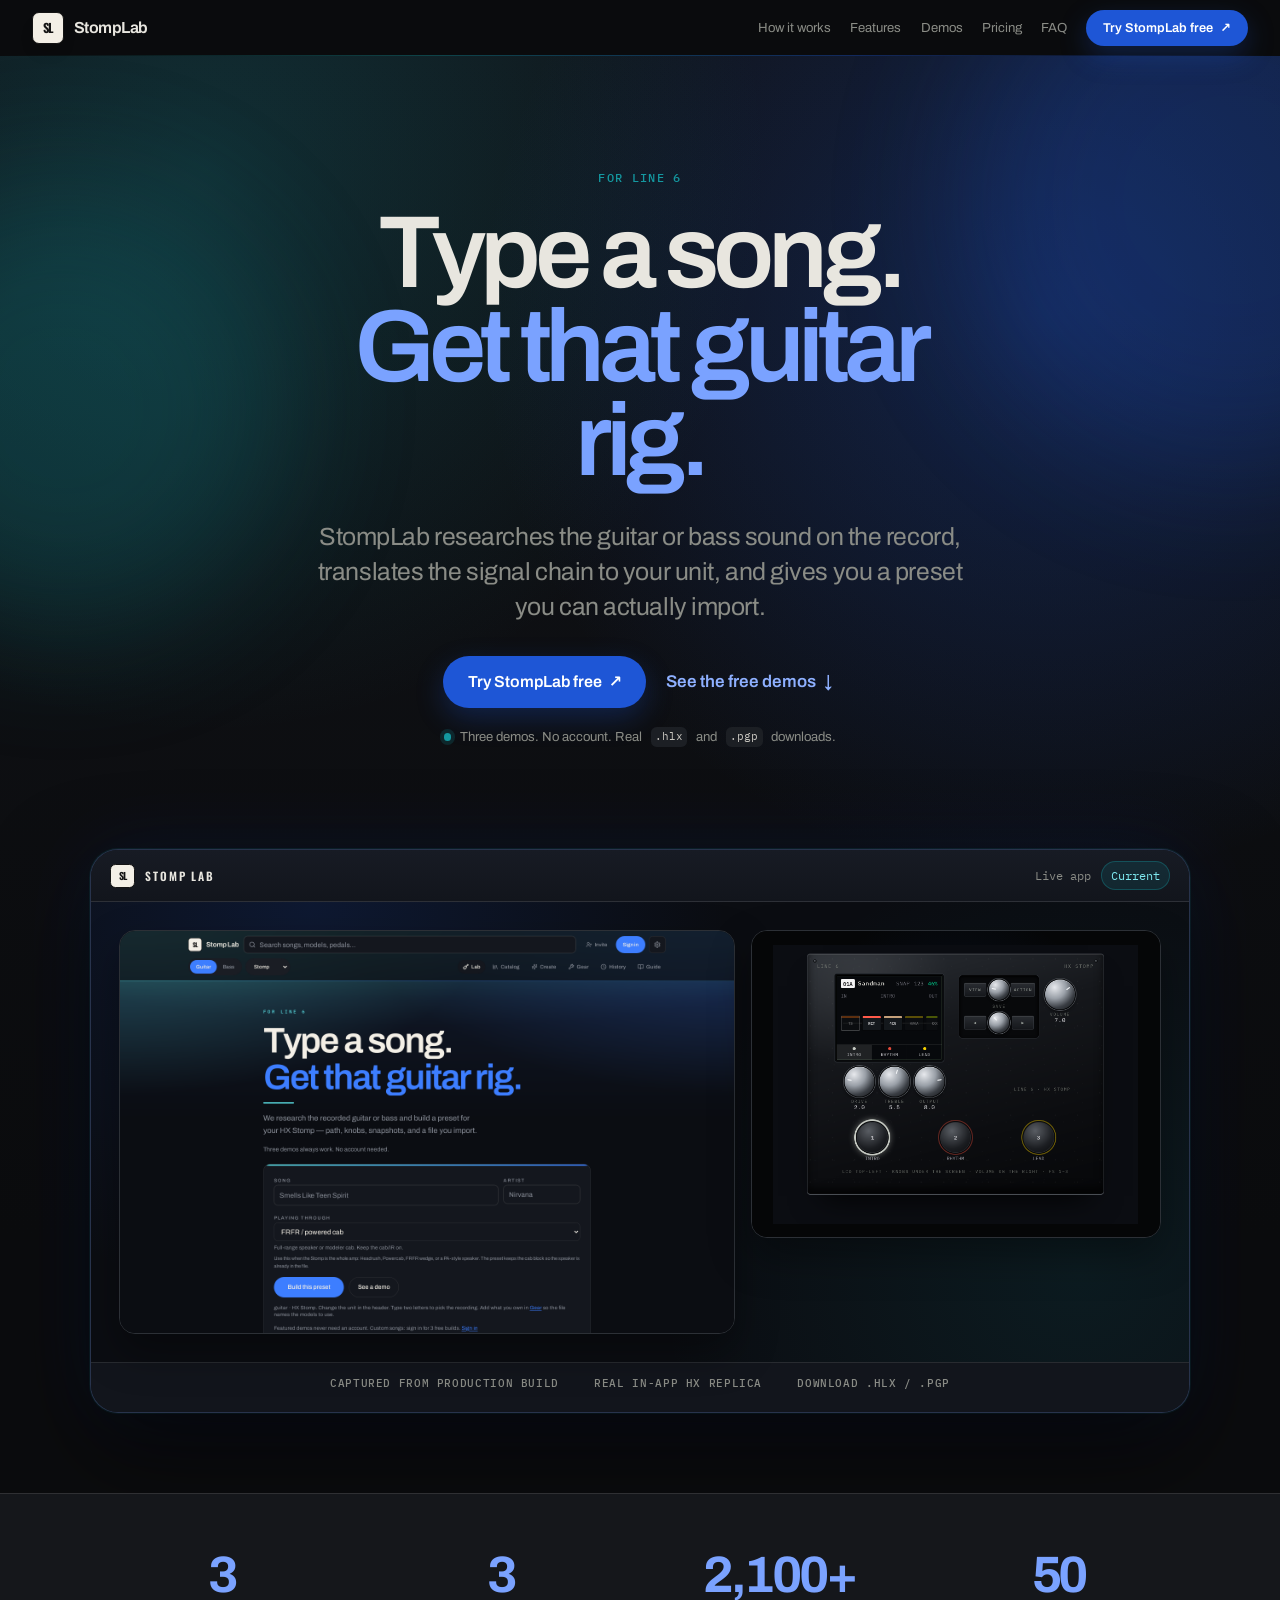
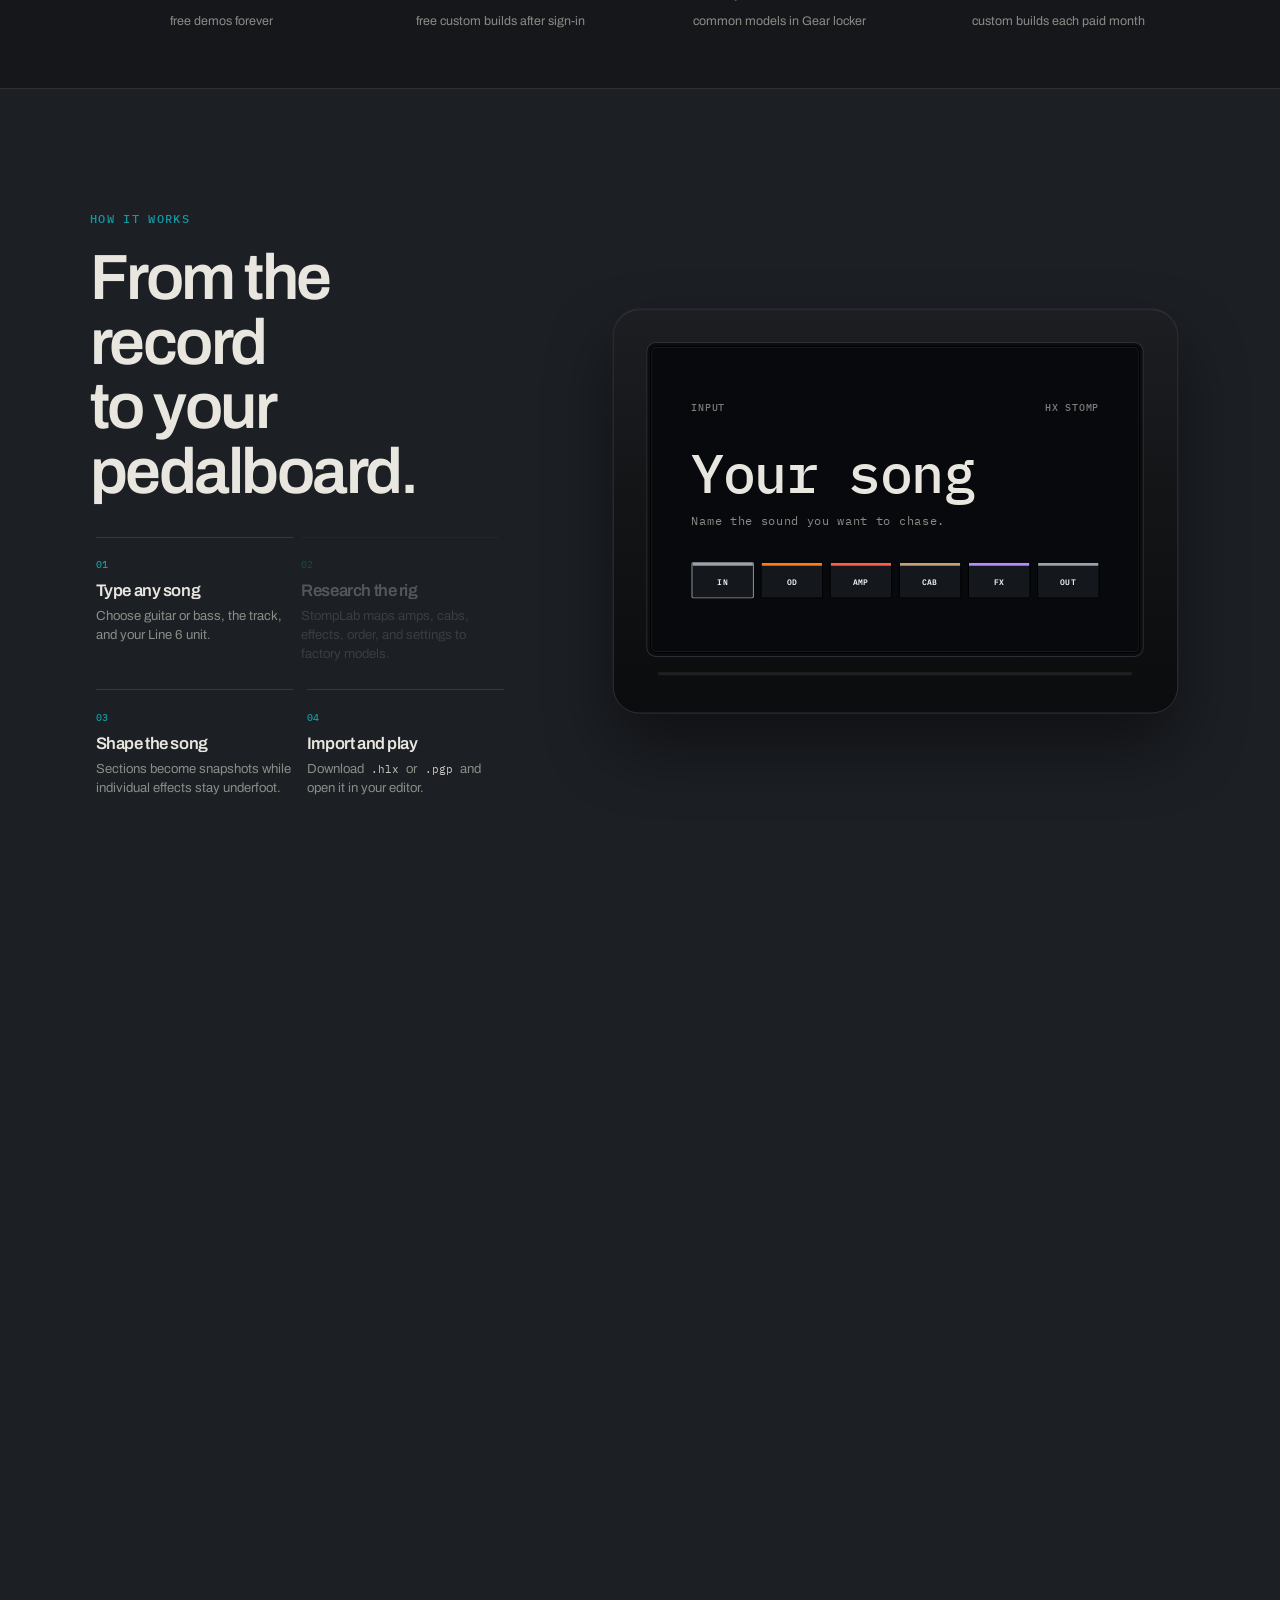
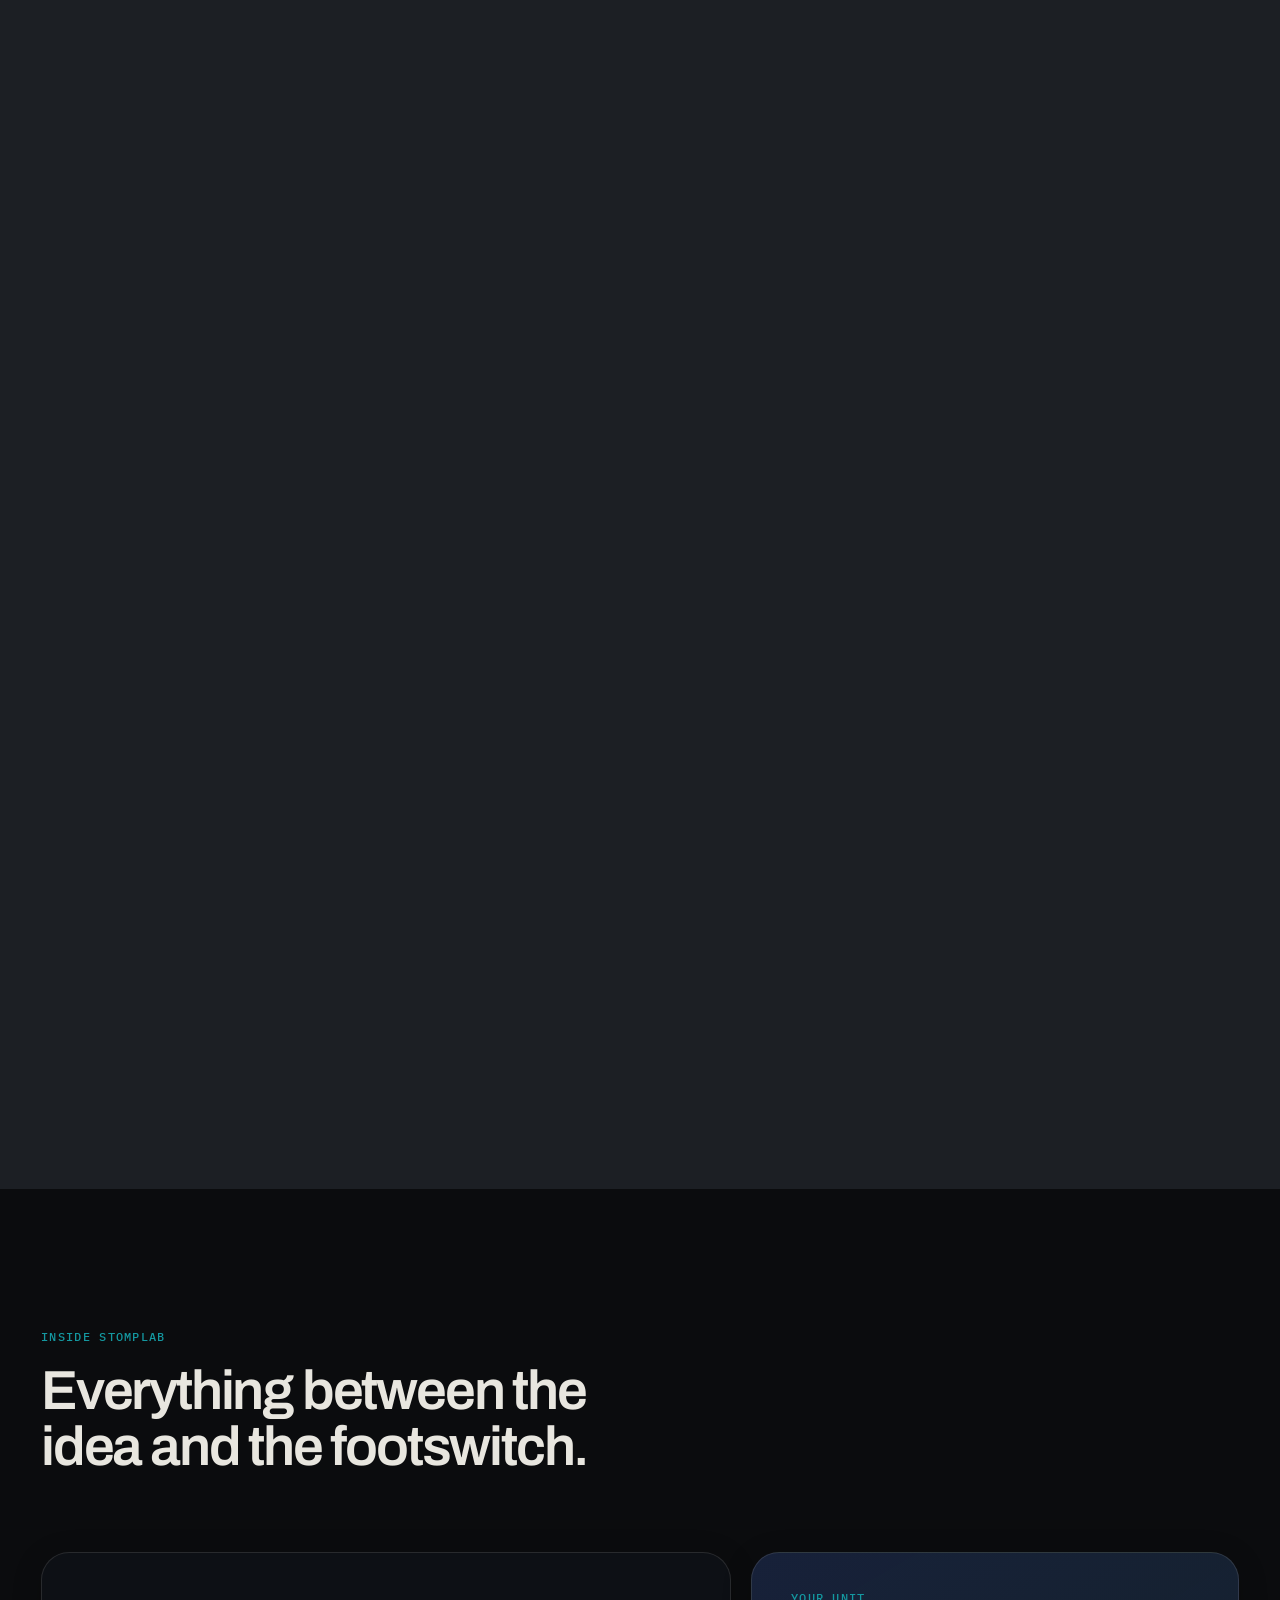
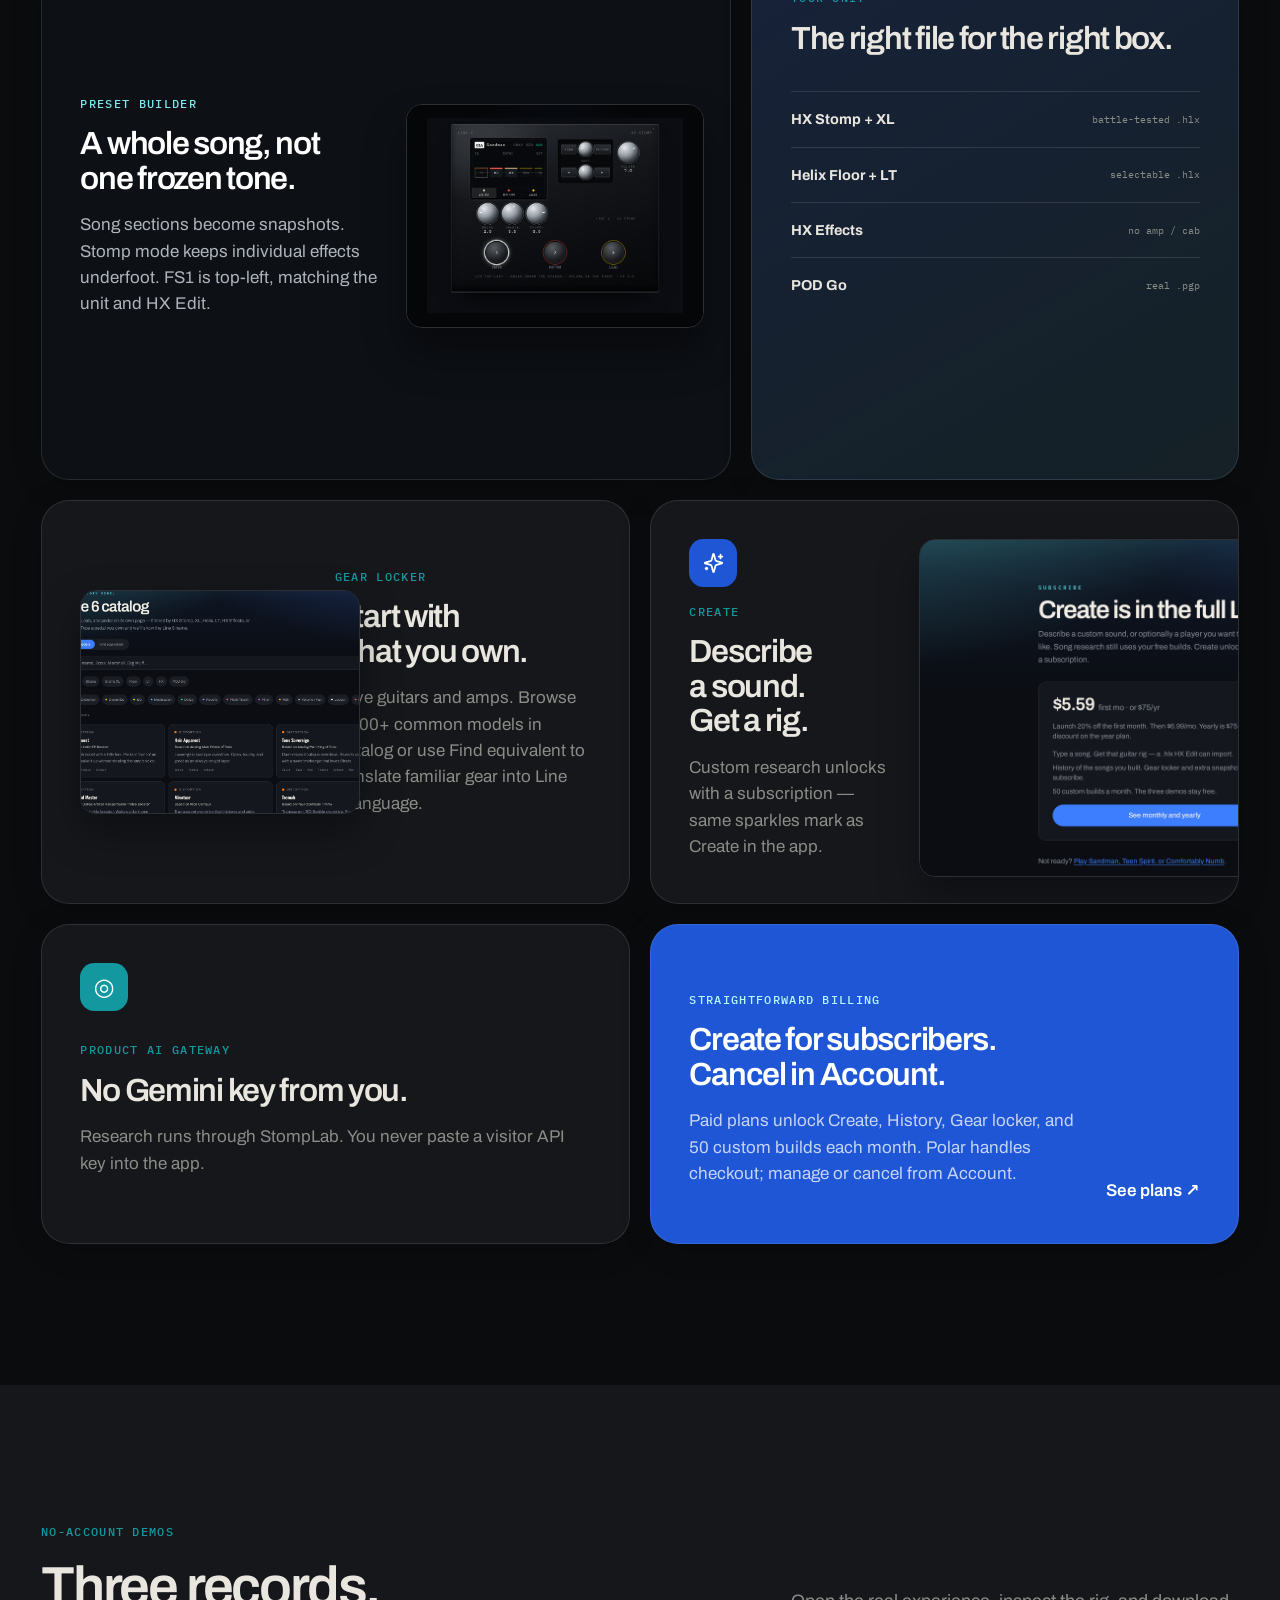
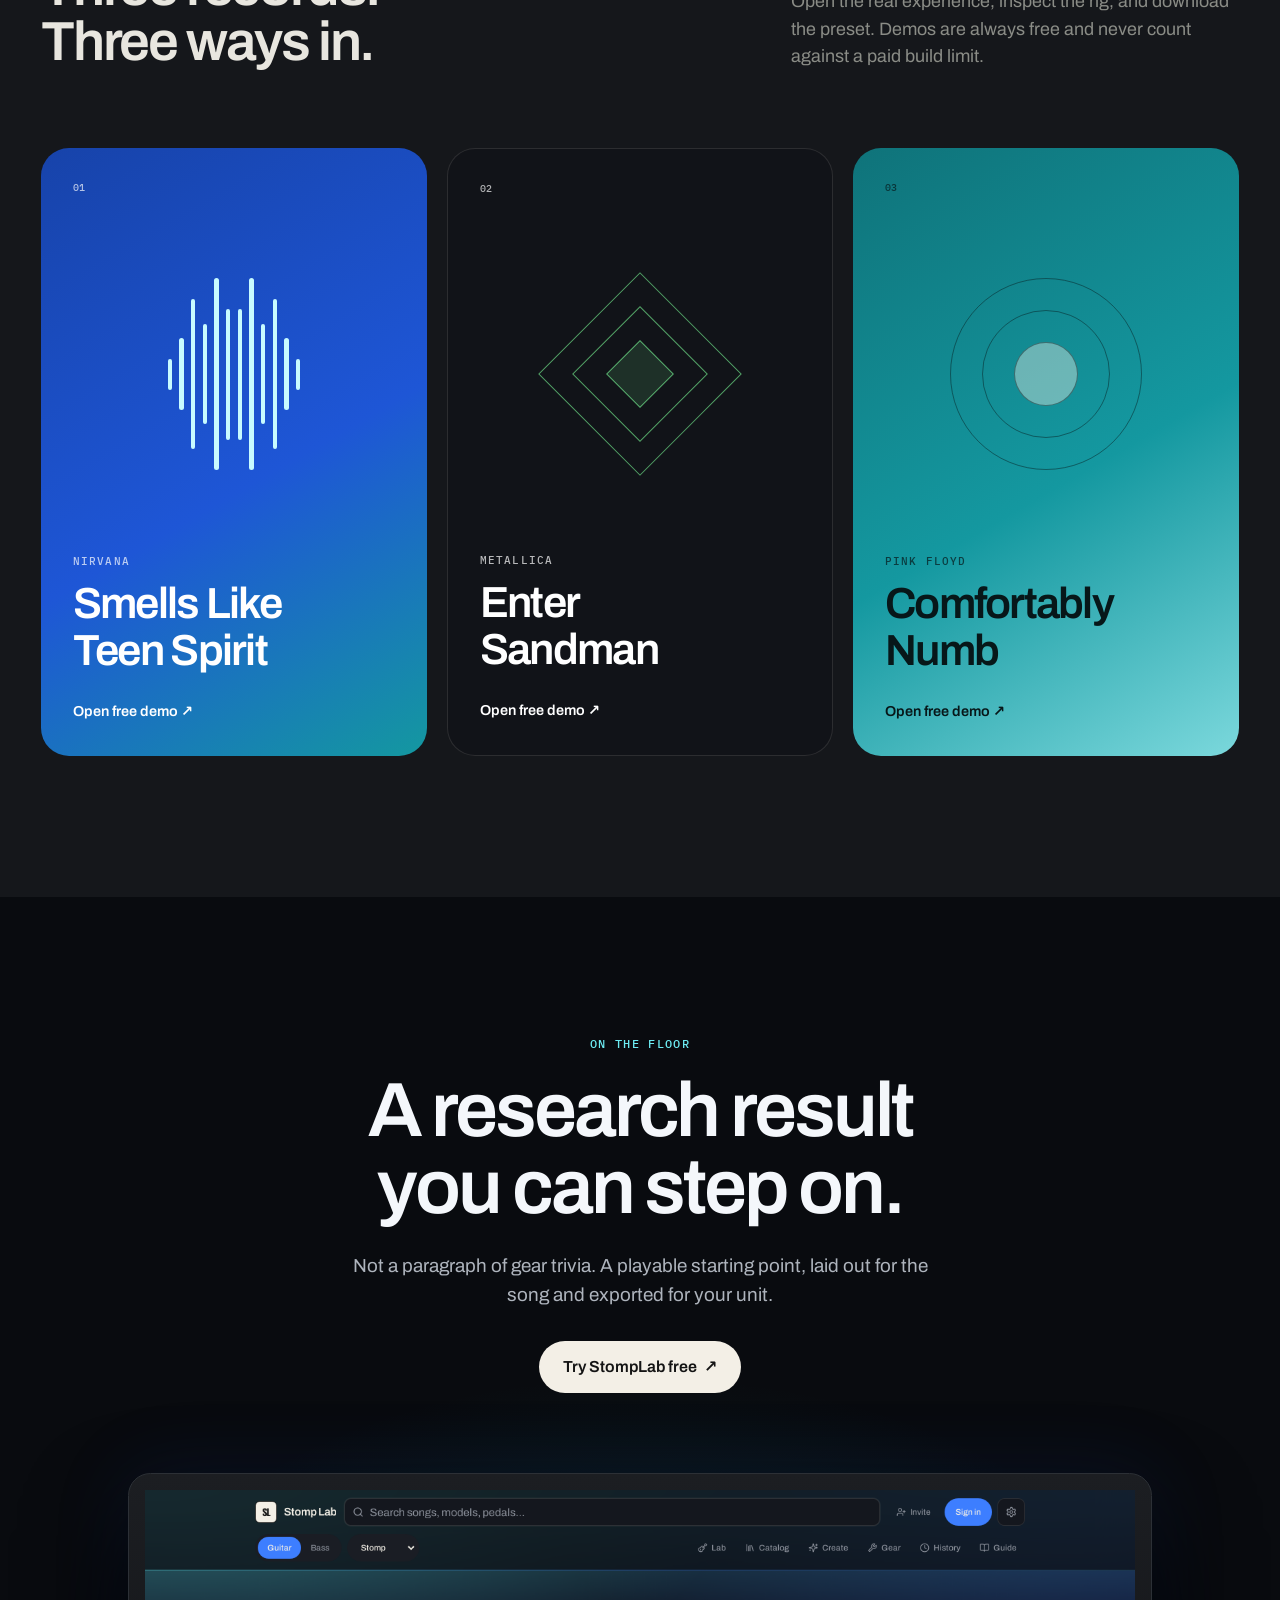
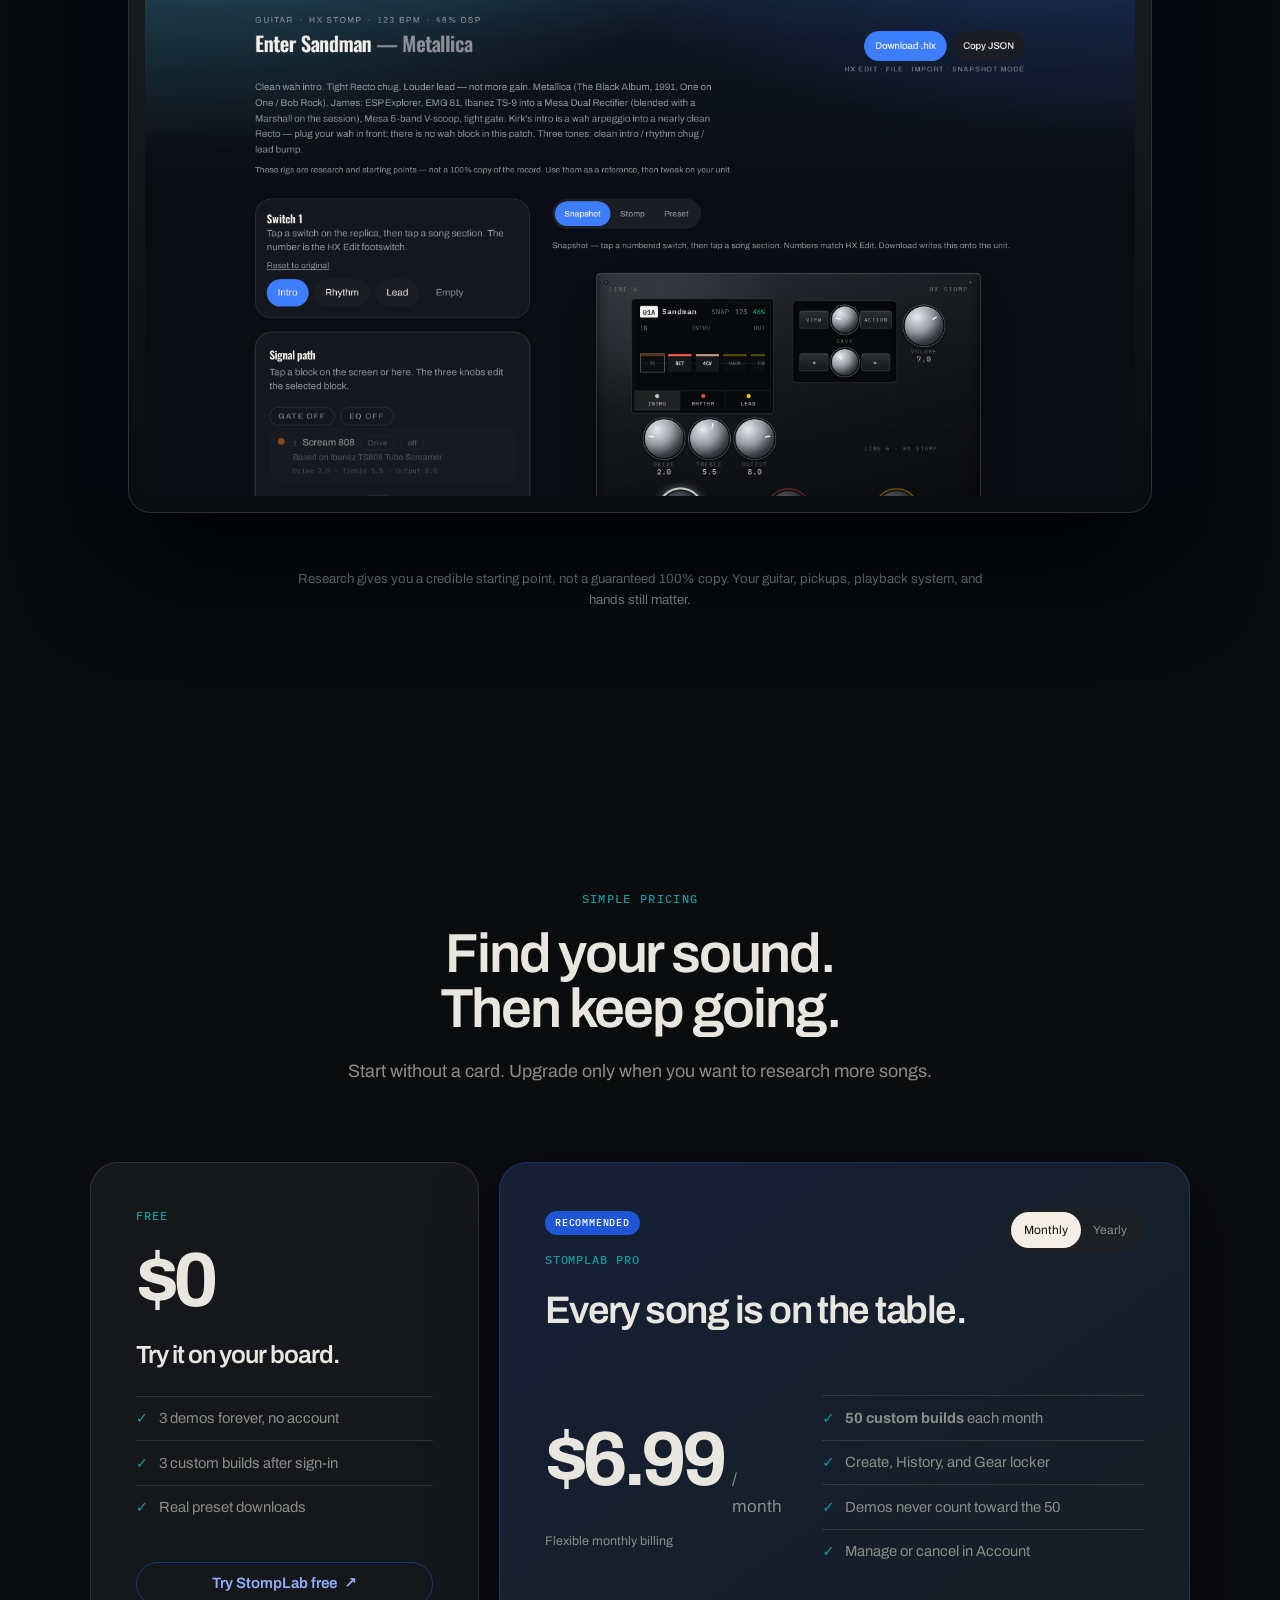
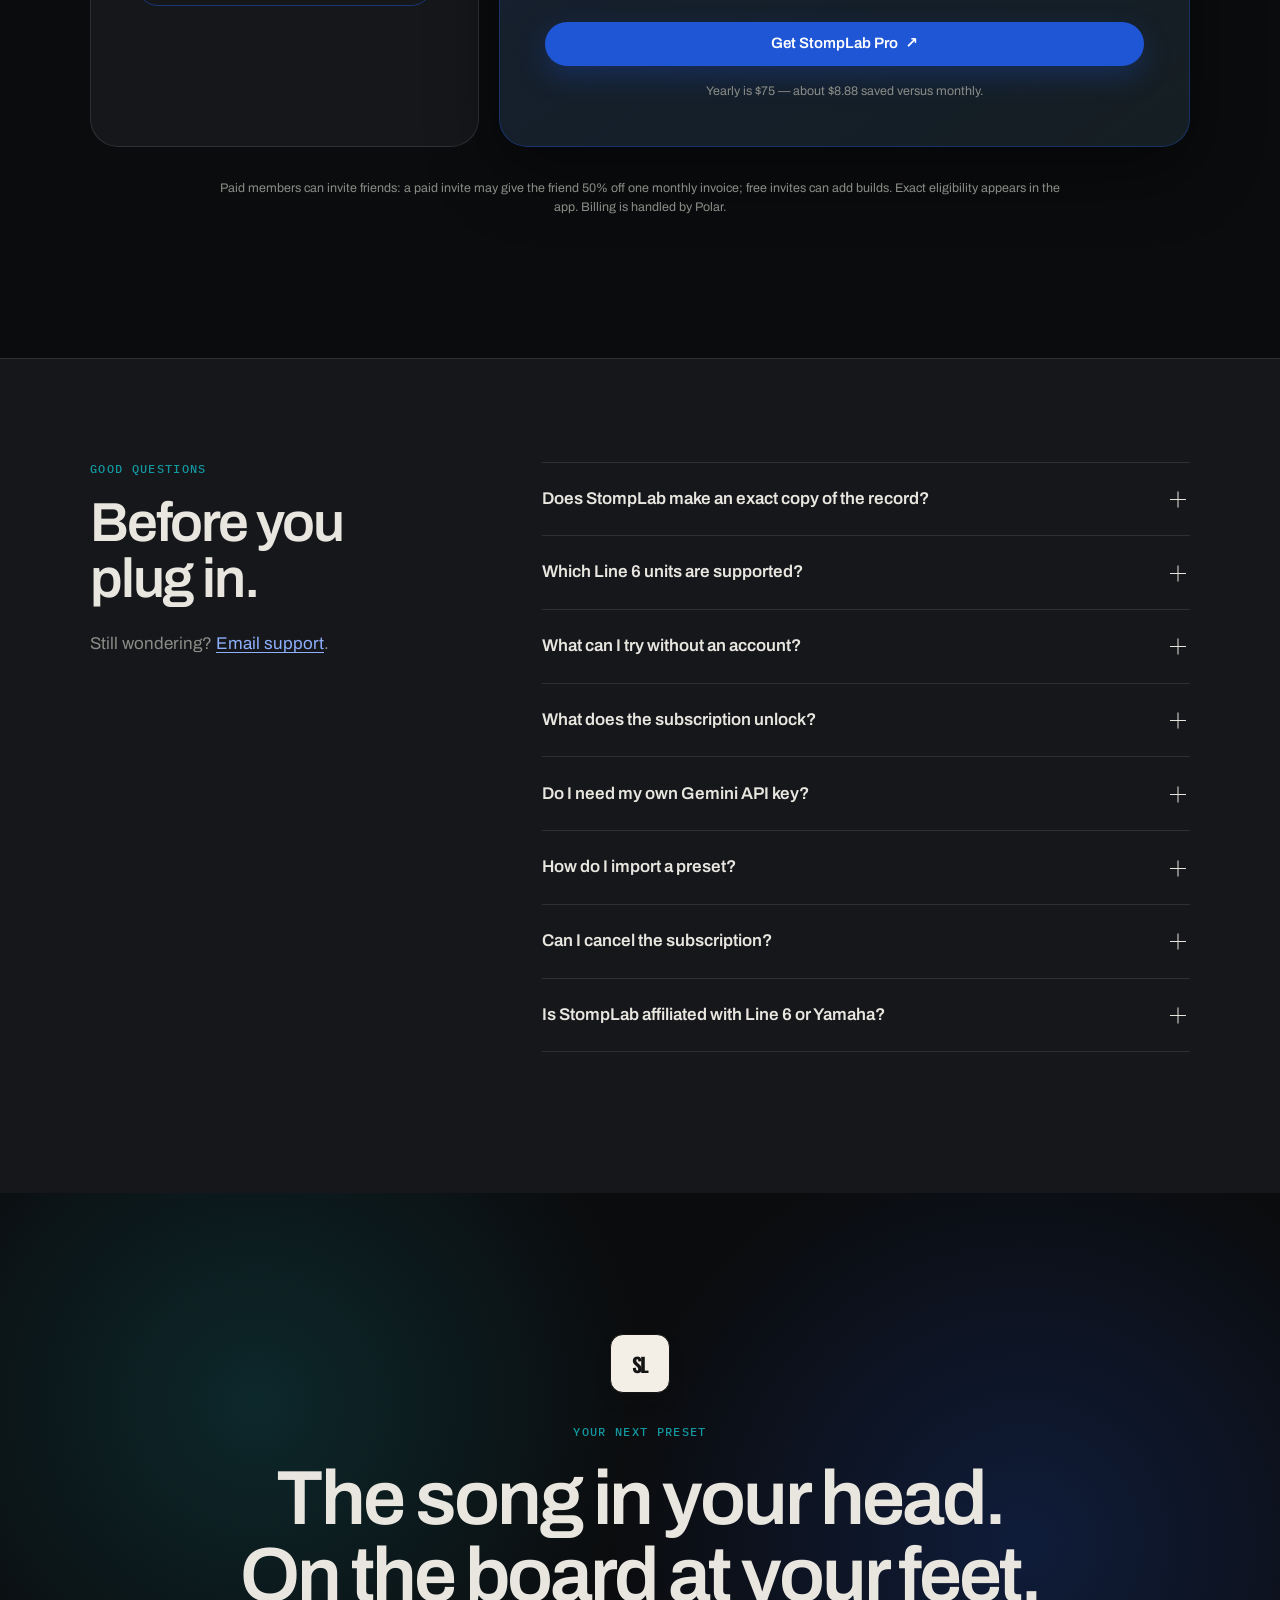
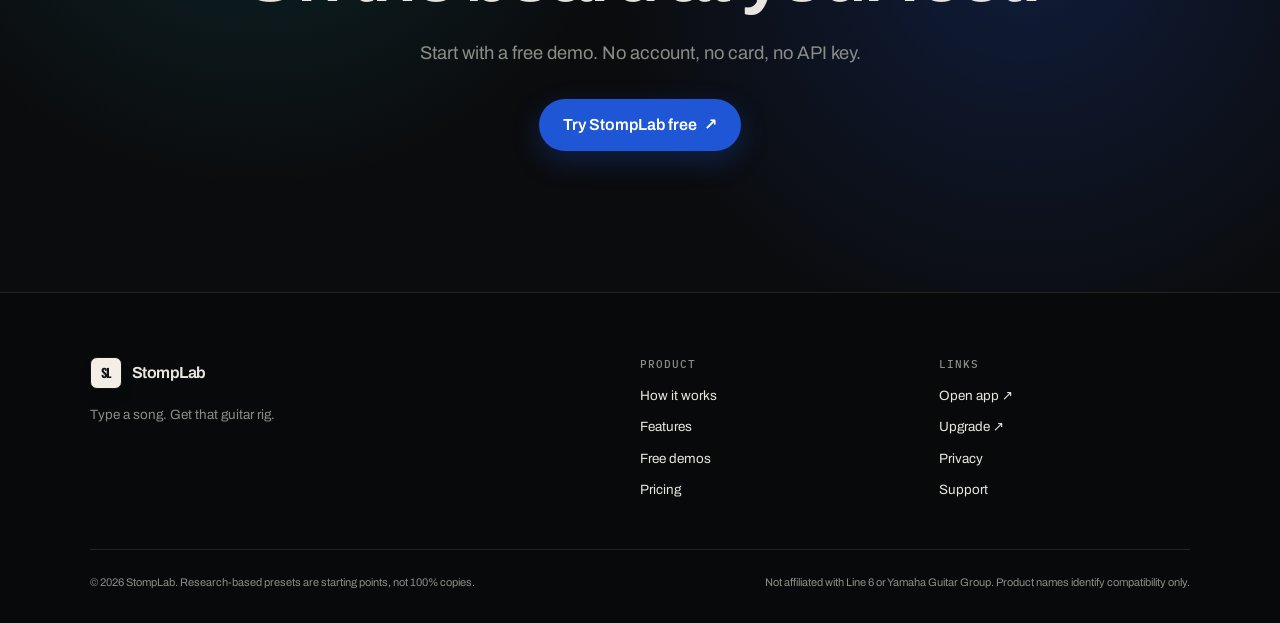
==== commit 0a3f8ca0: "Refresh marketing shots from current Lab UI and fix media framing. Replace stale tutorial PNGs with " ====
--- a/index.html
+++ b/index.html
@@ -8,8 +8,8 @@
 <link rel="icon" href="favicon.svg" type="image/svg+xml">
 <link rel="apple-touch-icon" href="assets/apple-touch-icon.png">
 <link rel="canonical" href="https://stomplab-site.vercel.app/">
-<meta property="og:type" content="website"><meta property="og:site_name" content="StompLab"><meta property="og:title" content="Type a song. Get that guitar rig."><meta property="og:description" content="Research the record. Download a Line 6 preset. Three free demos, no account required."><meta property="og:url" content="https://stomplab-site.vercel.app/"><meta property="og:image" content="https://stomplab-site.vercel.app/assets/sl-icon-512.png">
-<meta name="twitter:card" content="summary"><meta name="twitter:title" content="StompLab — Type a song. Get that guitar rig."><meta name="twitter:description" content="Research the record. Download a Line 6 preset. Three free demos.">
+<meta property="og:type" content="website"><meta property="og:site_name" content="StompLab"><meta property="og:title" content="Type a song. Get that guitar rig."><meta property="og:description" content="Research the record. Download a Line 6 preset. Three free demos, no account required."><meta property="og:url" content="https://stomplab-site.vercel.app/"><meta property="og:image" content="https://stomplab-site.vercel.app/assets/shot-home-chrome.png">
+<meta name="twitter:card" content="summary_large_image"><meta name="twitter:image" content="https://stomplab-site.vercel.app/assets/shot-home-chrome.png"><meta name="twitter:title" content="StompLab — Type a song. Get that guitar rig."><meta name="twitter:description" content="Research the record. Download a Line 6 preset. Three free demos.">
 <link rel="preconnect" href="https://fonts.googleapis.com"><link rel="preconnect" href="https://fonts.gstatic.com" crossorigin><link href="https://fonts.googleapis.com/css2?family=Archivo:wdth,wght@100,400..800&family=IBM+Plex+Mono:wght@400;500&family=Oswald:wght@500;600;700&display=swap" rel="stylesheet"><link rel="stylesheet" href="styles.css">
 <script type="application/ld+json">{"@context":"https://schema.org","@type":"SoftwareApplication","name":"StompLab","applicationCategory":"MultimediaApplication","operatingSystem":"Web","url":"https://stomplab.app","description":"Research a recorded guitar or bass rig and build a downloadable preset for a supported Line 6 unit.","offers":[{"@type":"Offer","name":"Free","price":"0","priceCurrency":"USD"},{"@type":"Offer","name":"Monthly","price":"6.99","priceCurrency":"USD"},{"@type":"Offer","name":"Yearly","price":"75","priceCurrency":"USD"}]}</script>
 </head>
@@ -27,12 +27,12 @@
 <div class="hero-actions reveal"><a class="button button-primary button-large" href="https://stomplab.app">Try StompLab free <span aria-hidden="true">↗</span></a><a class="text-action" href="#demos">See the free demos <span aria-hidden="true">↓</span></a></div>
 <p class="microtrust reveal"><span class="status-dot"></span> Three demos. No account. Real <code>.hlx</code> and <code>.pgp</code> downloads.</p>
 <div class="hero-product reveal" aria-label="StompLab product preview from the live app">
-<div class="app-bar"><div class="app-brand"><span class="sl-sticker mini-sticker" aria-hidden="true">SL</span><span>STOMP LAB</span></div><div class="app-context"><span>HX Stomp</span><span class="app-live">Ready</span></div></div>
+<div class="app-bar"><div class="app-brand"><span class="sl-sticker mini-sticker" aria-hidden="true">SL</span><span>STOMP LAB</span></div><div class="app-context"><span>Live app</span><span class="app-live">Current</span></div></div>
 <div class="product-workspace">
-<figure class="shot-panel"><img src="assets/app-lab.png" width="720" height="540" alt="StompLab Lab screen: Research Any Song with Smells Like Teen Spirit" loading="eager" decoding="async"></figure>
-<figure class="device-panel"><img src="assets/hx-stomp-replica.png" width="720" height="480" alt="StompLab HX Stomp replica — Line 6 chassis, LCD path, footswitches" loading="eager" decoding="async"></figure>
+<figure class="shot-panel media-frame media-home"><img src="assets/shot-home-chrome.png" width="1440" height="960" alt="StompLab home — Type a song, Get that guitar rig, song and artist fields on dark Lab UI" loading="eager" decoding="async"></figure>
+<figure class="device-panel media-frame media-device"><img src="assets/shot-device.png" width="688" height="525" alt="Live HX Stomp replica from StompLab — Sandman preset with LCD path and footswitches" loading="eager" decoding="async"></figure>
 </div>
-<div class="product-footer"><span>Same SL mark as the app</span><span>Real HX Stomp replica</span><span>Download .hlx / .pgp</span></div>
+<div class="product-footer"><span>Captured from production build</span><span>Real in-app HX replica</span><span>Download .hlx / .pgp</span></div>
 </div>
 </div></section>
 
@@ -50,11 +50,11 @@
 
 <section class="features-section" id="features" aria-labelledby="features-title"><div class="wide-wrap"><div class="section-intro reveal"><p class="kicker">Inside StompLab</p><h2 id="features-title">Everything between the idea and the footswitch.</h2></div>
 <div class="bento-grid">
-<article class="bento-card bento-stage reveal"><div class="bento-copy"><p class="card-kicker">Preset builder</p><h3>A whole song, not one frozen tone.</h3><p>Song sections become snapshots. Stomp mode keeps individual effects underfoot. FS1 is top-left, matching the unit and HX Edit.</p></div><figure class="mini-device"><img src="assets/hx-stomp-replica.png" width="560" height="380" alt="HX Stomp replica from StompLab showing LCD, knobs, and footswitches" loading="lazy" decoding="async"></figure></article>
+<article class="bento-card bento-stage reveal"><div class="bento-copy"><p class="card-kicker">Preset builder</p><h3>A whole song, not one frozen tone.</h3><p>Song sections become snapshots. Stomp mode keeps individual effects underfoot. FS1 is top-left, matching the unit and HX Edit.</p></div><figure class="mini-device media-frame media-device"><img src="assets/shot-device.png" width="688" height="525" alt="Live HX Stomp replica — Sandman snapshots on footswitches" loading="lazy" decoding="async"></figure></article>
 <article class="bento-card bento-units reveal"><p class="card-kicker">Your unit</p><h3>The right file for the right box.</h3><div class="unit-list"><span><b>HX Stomp + XL</b><em>battle-tested .hlx</em></span><span><b>Helix Floor + LT</b><em>selectable .hlx</em></span><span><b>HX Effects</b><em>no amp / cab</em></span><span><b>POD Go</b><em>real .pgp</em></span></div></article>
-<article class="bento-card bento-gear reveal"><figure class="gear-shot"><img src="assets/app-catalog.png" width="640" height="480" alt="StompLab Catalog — browse amps, cabs, and effects" loading="lazy" decoding="async"></figure><div><p class="card-kicker">Gear locker</p><h3>Start with what you own.</h3><p>Save guitars and amps. Browse 2,100+ common models in Catalog or use Find equivalent to translate familiar gear into Line 6 language.</p></div></article>
-<article class="bento-card bento-simple reveal"><div class="icon-box" aria-hidden="true"><img src="assets/sparkles.svg" alt="" width="22" height="22"></div><p class="card-kicker">Create</p><h3>Describe a sound. Get a rig.</h3><p>Same sparkles mark as Create in the app — custom research without rebuilding from memory.</p></article>
-<article class="bento-card bento-simple reveal"><div class="icon-box icon-gateway" aria-hidden="true">◎</div><p class="card-kicker">Product AI gateway</p><h3>No Gemini key from you.</h3><p>Research runs through StompLab. You never paste a visitor API key into the app.</p></article>
+<article class="bento-card bento-gear reveal"><figure class="gear-shot media-frame media-ui"><img src="assets/shot-catalog.png" width="1120" height="779" alt="StompLab Catalog — Line 6 models filtered by unit and category" loading="lazy" decoding="async"></figure><div><p class="card-kicker">Gear locker</p><h3>Start with what you own.</h3><p>Save guitars and amps. Browse 2,100+ common models in Catalog or use Find equivalent to translate familiar gear into Line 6 language.</p></div></article>
+<article class="bento-card bento-create reveal"><div class="bento-copy"><div class="icon-box" aria-hidden="true"><img src="assets/sparkles.svg" alt="" width="22" height="22"></div><p class="card-kicker">Create</p><h3>Describe a sound. Get a rig.</h3><p>Custom research unlocks with a subscription — same sparkles mark as Create in the app.</p></div><figure class="create-shot media-frame media-ui"><img src="assets/shot-create.png" width="1152" height="843" alt="StompLab Create — subscribe to unlock custom sound research" loading="lazy" decoding="async"></figure></article>
+<article class="bento-card bento-simple bento-gateway reveal"><div class="icon-box icon-gateway" aria-hidden="true">◎</div><p class="card-kicker">Product AI gateway</p><h3>No Gemini key from you.</h3><p>Research runs through StompLab. You never paste a visitor API key into the app.</p></article>
 <article class="bento-card bento-wide reveal"><div><p class="card-kicker">Straightforward billing</p><h3>Create for subscribers. Cancel in Account.</h3><p>Paid plans unlock Create, History, Gear locker, and 50 custom builds each month. Polar handles checkout; manage or cancel from Account.</p></div><a class="text-link" href="https://stomplab.app/upgrade">See plans <span aria-hidden="true">↗</span></a></article>
 </div></div></section>
 
@@ -65,7 +65,7 @@
 </div></div></section>
 
 <section class="cinema-stage" aria-labelledby="stage-title"><div class="stage-glow" aria-hidden="true"></div><div class="wrap stage-inner"><div class="stage-copy reveal"><p class="kicker kicker-light">On the floor</p><h2 id="stage-title">A research result<br>you can step on.</h2><p>Not a paragraph of gear trivia. A playable starting point, laid out for the song and exported for your unit.</p><a class="button button-light button-large" href="https://stomplab.app">Try StompLab free <span aria-hidden="true">↗</span></a></div>
-<figure class="floor-device reveal"><img src="assets/hx-stomp-replica.png" width="880" height="590" alt="Full StompLab HX Stomp replica — Line 6 branding, LCD with path blocks, knobs, and three footswitches" loading="lazy" decoding="async"></figure>
+<figure class="floor-device media-frame media-cinema reveal"><img src="assets/shot-preset.png" width="1440" height="960" alt="StompLab preset workspace — Enter Sandman on the live HX Stomp replica" loading="lazy" decoding="async"></figure>
 <p class="stage-note reveal">Research gives you a credible starting point, not a guaranteed 100% copy. Your guitar, pickups, playback system, and hands still matter.</p></div></section>
 
 <section class="pricing-section" id="pricing" aria-labelledby="pricing-title"><div class="wrap"><div class="section-intro centered reveal"><p class="kicker">Simple pricing</p><h2 id="pricing-title">Find your sound.<br>Then keep going.</h2><p>Start without a card. Upgrade only when you want to research more songs.</p></div>
--- a/styles.css
+++ b/styles.css
@@ -18,6 +18,7 @@
 body.nav-open{overflow:hidden}
 a{color:inherit;text-underline-offset:.2em}button{font:inherit}
 img,svg{display:block;max-width:100%;height:auto}
+.media-frame img{max-width:none;width:100%;height:100%}
 code{font-family:var(--mono);font-size:.85em;background:var(--secondary);padding:.12em .38em;border-radius:.35rem;color:#c9c7c0}
 .wrap{width:min(calc(100% - 2*var(--gutter)),var(--content));margin-inline:auto}
 .wide-wrap{width:min(calc(100% - 2*var(--gutter)),var(--wide));margin-inline:auto}
@@ -85,19 +86,31 @@
 .microtrust{display:flex;align-items:center;justify-content:center;gap:.55rem;color:var(--muted);font-size:.82rem;margin:1.15rem auto 0}
 .status-dot{width:.48rem;height:.48rem;border-radius:50%;background:var(--pop);box-shadow:0 0 0 4px rgba(20,152,160,.18)}
 
-/* Product frame — cream app chrome (live app) on dark page */
-.hero-product{margin:clamp(4rem,8vw,7rem) auto 0;text-align:left;background:var(--cream-card);border:1px solid rgba(20,20,20,.14);border-radius:1.75rem;box-shadow:0 40px 100px rgba(0,0,0,.45),0 0 0 1px rgba(30,86,214,.18);overflow:hidden;max-width:68rem;color:var(--ink)}
-.app-bar{height:3.25rem;padding:0 1.2rem;display:flex;align-items:center;justify-content:space-between;border-bottom:1px solid rgba(20,20,20,.1);background:rgba(255,253,248,.92);font-size:.77rem;color:var(--ink)}
+/* Product frame — dark app chrome matching live stomplab.app */
+.hero-product{margin:clamp(4rem,8vw,7rem) auto 0;text-align:left;background:#10131a;border:1px solid rgba(122,162,255,.22);border-radius:1.75rem;box-shadow:0 40px 100px rgba(0,0,0,.55),0 0 0 1px rgba(20,152,160,.12),0 0 80px rgba(30,86,214,.12);overflow:hidden;max-width:72rem;color:var(--text)}
+.app-bar{height:3.25rem;padding:0 1.2rem;display:flex;align-items:center;justify-content:space-between;border-bottom:1px solid rgba(232,230,223,.1);background:linear-gradient(180deg,#171b24,#12151c);font-size:.77rem}
 .app-brand,.app-context{display:flex;align-items:center;gap:.65rem}
-.app-brand span:last-child{font-family:var(--accent);font-weight:600;letter-spacing:.16em;font-size:.72rem;text-transform:uppercase}
+.app-brand span:last-child{font-family:var(--accent);font-weight:600;letter-spacing:.16em;font-size:.72rem;text-transform:uppercase;color:#e8e6df}
 .mini-sticker{width:1.55rem;height:1.55rem;font-size:.62rem;box-shadow:none}
-.app-context{font-family:var(--mono);color:#5c5850}
-.app-live{color:#0d6e74;background:rgba(20,152,160,.1);border:1px solid rgba(20,152,160,.28);padding:.25rem .55rem;border-radius:999px}
-.product-workspace{display:grid;grid-template-columns:1fr 1.05fr;gap:1rem;padding:clamp(1rem,2.8vw,1.75rem);background:linear-gradient(135deg,rgba(20,152,160,.06),transparent 45%),var(--cream)}
-.shot-panel,.device-panel{margin:0;border-radius:1rem;overflow:hidden;border:1px solid rgba(20,20,20,.1);background:#fff}
-.shot-panel img,.device-panel img{width:100%;height:auto;display:block}
-.device-panel{background:#0b0c0e;border-color:#2c3036}
-.product-footer{min-height:3.1rem;padding:.8rem 1.4rem;display:flex;justify-content:center;gap:2.2rem;border-top:1px solid rgba(20,20,20,.1);font:500 .66rem var(--mono);text-transform:uppercase;letter-spacing:.06em;color:#5c5850;background:var(--cream-card)}
+.app-context{font-family:var(--mono);color:#8a8c86}
+.app-live{color:#7ee9f0;background:rgba(20,152,160,.14);border:1px solid rgba(20,152,160,.35);padding:.25rem .55rem;border-radius:999px}
+.product-workspace{display:grid;grid-template-columns:1.35fr .9fr;gap:1rem;padding:clamp(1rem,2.8vw,1.75rem);background:radial-gradient(circle at 20% 0%,rgba(30,86,214,.16),transparent 42%),radial-gradient(circle at 90% 80%,rgba(20,152,160,.1),transparent 40%),#0b0d12}
+.shot-panel,.device-panel{margin:0}
+.product-footer{min-height:3.1rem;padding:.8rem 1.4rem;display:flex;justify-content:center;gap:2.2rem;border-top:1px solid rgba(232,230,223,.1);font:500 .66rem var(--mono);text-transform:uppercase;letter-spacing:.06em;color:#8a8c86;background:#12151c}
+
+/* Media frames — Apple-quality, no squish */
+.media-frame{margin:0;border-radius:1rem;overflow:hidden;border:1px solid #2c3036;background:#07090c;box-shadow:inset 0 1px 0 rgba(255,255,255,.04),0 18px 40px rgba(0,0,0,.35);position:relative}
+.media-frame img{width:100%;height:100%;display:block;object-fit:cover;object-position:top center}
+.media-home{aspect-ratio:16 / 10.5}
+.media-home img{object-position:top center}
+.media-device{aspect-ratio:4 / 3;background:#050607}
+.media-device img{object-fit:contain;object-position:center;padding:clamp(.4rem,1.2vw,.85rem);background:
+  radial-gradient(circle at 50% 40%,rgba(30,86,214,.12),transparent 55%),
+  #050607}
+.media-ui{aspect-ratio:5 / 4}
+.media-ui img{object-position:top center}
+.media-cinema{aspect-ratio:16 / 10;max-width:64rem;margin-inline:auto;border-radius:1.4rem;padding:0;border:1px solid #2c3036}
+.media-cinema img{object-fit:cover;object-position:center top;padding:0;border-radius:0}
 
 /* facts */
 .fact-strip{padding:3.5rem 0;border-top:1px solid var(--line);border-bottom:1px solid var(--line);background:var(--card)}
@@ -141,21 +154,28 @@
 .bento-stage{grid-column:span 7;background:#0d1015;color:white;min-height:33rem;display:grid;grid-template-columns:1fr .95fr;gap:1.5rem;align-items:center}
 .bento-stage .card-kicker{color:#7ee9f0}
 .bento-stage p:last-child{color:#aeb4bd}
-.mini-device{margin:0;border-radius:1rem;overflow:hidden;border:1px solid #2c3036;background:#0b0c0e;box-shadow:0 25px 40px rgba(0,0,0,.4)}
-.mini-device img{width:100%}
+.mini-device{box-shadow:0 25px 40px rgba(0,0,0,.4);min-height:14rem}
+.mini-device.media-device{aspect-ratio:4 / 3}
 .bento-units{grid-column:span 5;background:linear-gradient(150deg,rgba(30,86,214,.16),rgba(20,152,160,.08)),var(--card);min-height:33rem}
 .unit-list{display:grid;margin-top:2.2rem}
 .unit-list span{display:flex;justify-content:space-between;align-items:center;gap:1rem;padding:1rem 0;border-top:1px solid var(--line)}
 .unit-list b{font-size:.9rem}
 .unit-list em{font:400 .63rem var(--mono);color:var(--muted);font-style:normal}
 .bento-gear{grid-column:span 6;display:grid;grid-template-columns:.9fr 1fr;align-items:center;gap:1.5rem}
-.gear-shot{margin:0;border-radius:1rem;overflow:hidden;border:1px solid rgba(20,20,20,.12);background:var(--cream)}
-.gear-shot img{width:100%}
+.gear-shot{min-height:14rem}
+.gear-shot.media-ui{aspect-ratio:5 / 4;background:#07090c;border-color:#2c3036}
+.gear-shot.media-ui img{object-fit:cover;object-position:center top}
 .bento-simple{grid-column:span 3}
+.bento-create{grid-column:span 6;display:grid;grid-template-columns:.85fr 1.15fr;gap:1.35rem;align-items:center;padding-bottom:clamp(1.2rem,2vw,1.8rem);min-height:22rem}
+.bento-create .bento-copy{padding:0}
+.bento-create .create-shot{min-height:14rem;aspect-ratio:16 / 11;align-self:stretch}
+.bento-create .icon-box{margin-bottom:1.1rem}
+.bento-create .media-ui img{object-fit:cover;object-position:top center}
 .icon-box{width:3rem;height:3rem;border-radius:.9rem;display:grid;place-items:center;background:var(--primary);color:white;font-size:1.5rem;margin-bottom:2rem}
 .icon-box img{width:1.35rem;height:1.35rem;filter:brightness(0) invert(1)}
 .icon-gateway{background:var(--pop)}
 .bento-wide{grid-column:span 6;background:var(--primary);color:#fff;display:flex;justify-content:space-between;align-items:end;gap:2rem}
+.bento-gateway{grid-column:span 6;min-height:14rem}
 .bento-wide .card-kicker{color:#b9f8ff}
 .bento-wide p:last-child{color:rgba(255,255,255,.75)}
 .text-link{white-space:nowrap;font-weight:600;color:inherit;text-decoration:none}
@@ -199,8 +219,8 @@
 .kicker-light{color:#6ceaf1}
 .stage-copy h2{font-size:var(--display);margin:0}
 .stage-copy>p:not(.kicker){max-width:38rem;color:#aeb4bd;margin:1.5rem auto 2rem;font-size:1.18rem}
-.floor-device{max-width:56rem;margin:5rem auto 2.5rem;border-radius:1.4rem;overflow:hidden;border:1px solid #2c3036;background:linear-gradient(180deg,#1c1e22,#0b0c0e);box-shadow:0 50px 100px #000,0 0 80px rgba(30,86,214,.13);padding:clamp(.8rem,2vw,1.4rem)}
-.floor-device img{width:100%;border-radius:.8rem}
+.floor-device{max-width:64rem;margin:5rem auto 2.5rem;box-shadow:0 50px 100px #000,0 0 80px rgba(30,86,214,.13)}
+.floor-device.media-cinema{background:linear-gradient(180deg,#1c1e22,#0b0c0e);padding:clamp(.55rem,1.4vw,1rem)}
 .stage-note{text-align:center;max-width:44rem;margin:3.5rem auto 0;color:#8c929c;font-size:.83rem}
 
 /* pricing */
@@ -278,8 +298,12 @@
   .chain-layout{grid-template-columns:1fr}
   .chain-steps{grid-template-columns:1fr 1fr}
   .chain-frame{transform:none}
-  .bento-stage,.bento-units,.bento-gear,.bento-wide{grid-column:span 12}
+  .bento-stage,.bento-units,.bento-gear,.bento-wide,.bento-create{grid-column:span 12}
   .bento-simple{grid-column:span 6}
+  .product-workspace{grid-template-columns:1fr}
+  .media-home{aspect-ratio:16 / 11}
+  .bento-create{grid-template-columns:1fr;grid-template-rows:auto auto}
+  .bento-gateway{grid-column:span 12}
   .demo-gallery{grid-template-columns:1fr;overflow-x:auto;grid-auto-flow:column;grid-auto-columns:min(78vw,30rem);scroll-snap-type:x mandatory;padding-bottom:1rem}
   .demo-tile{scroll-snap-align:center;min-height:34rem}
   .pricing-shell{grid-template-columns:1fr}
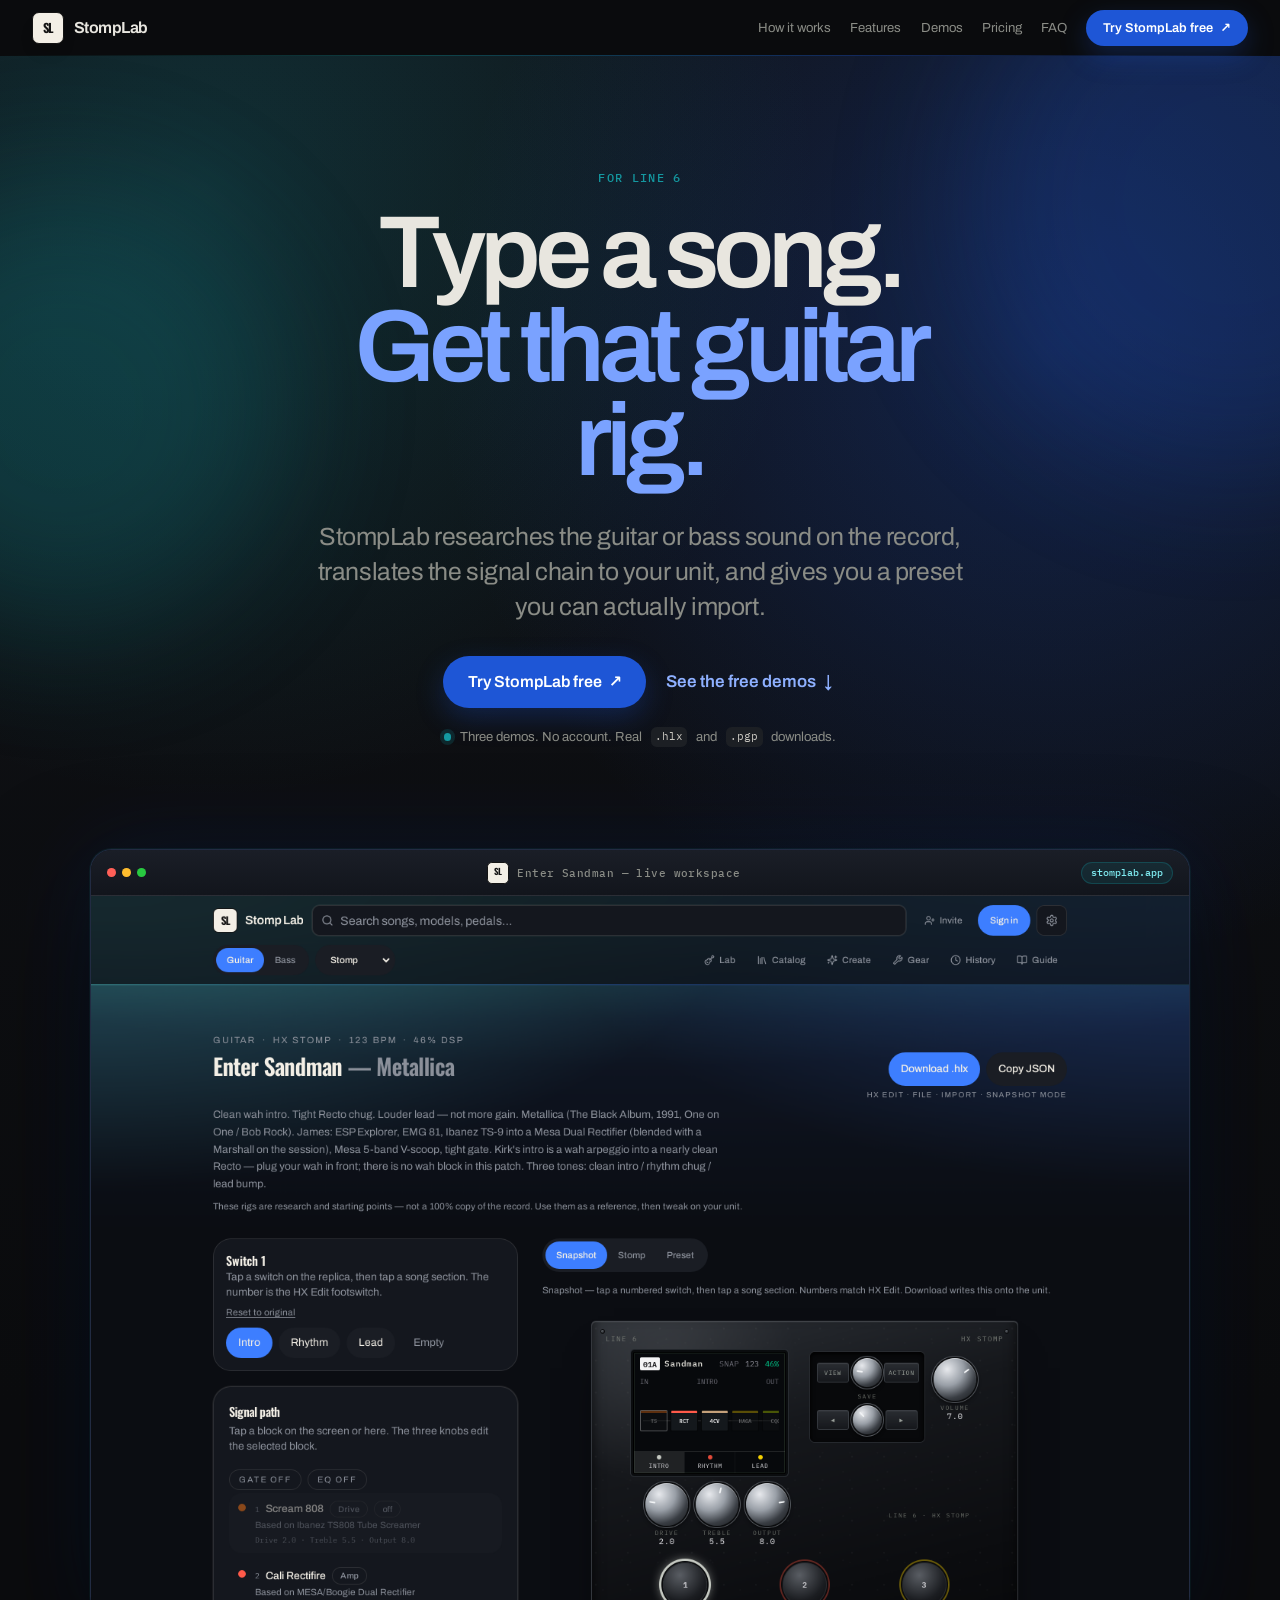
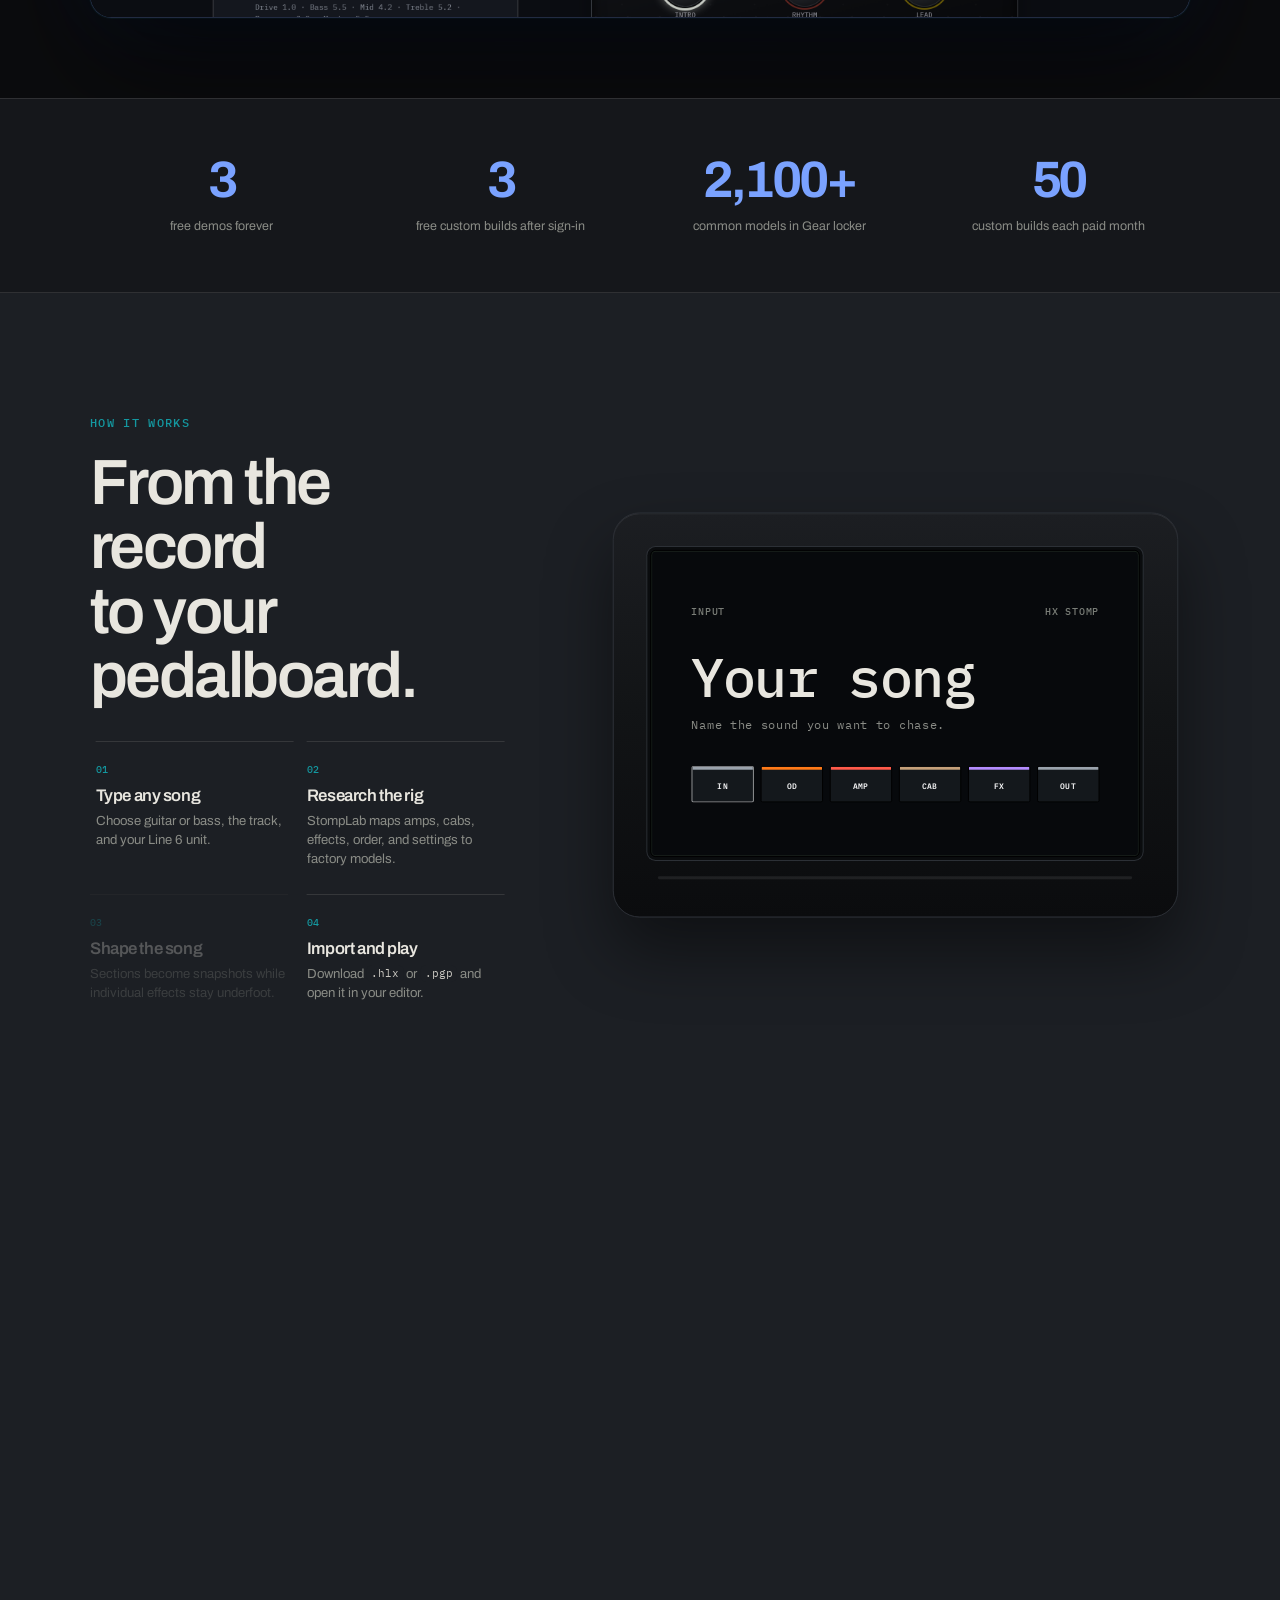
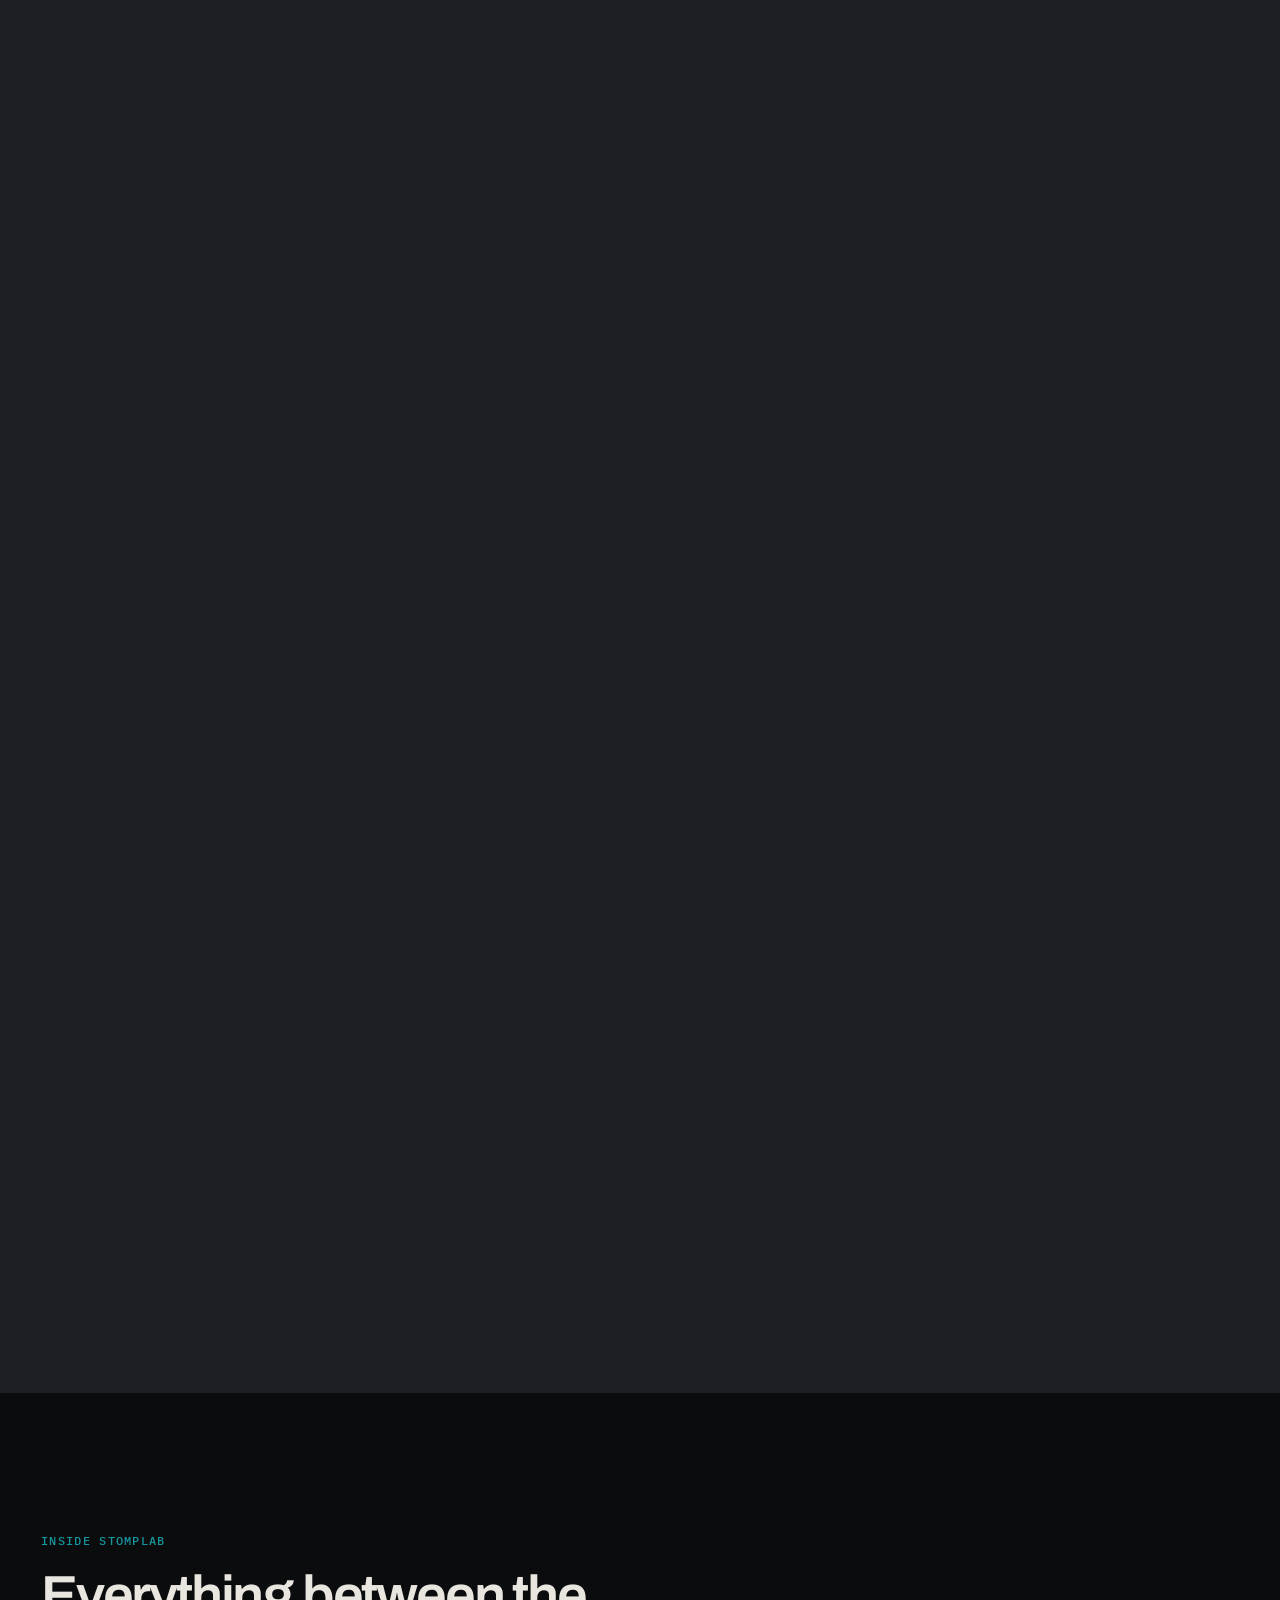
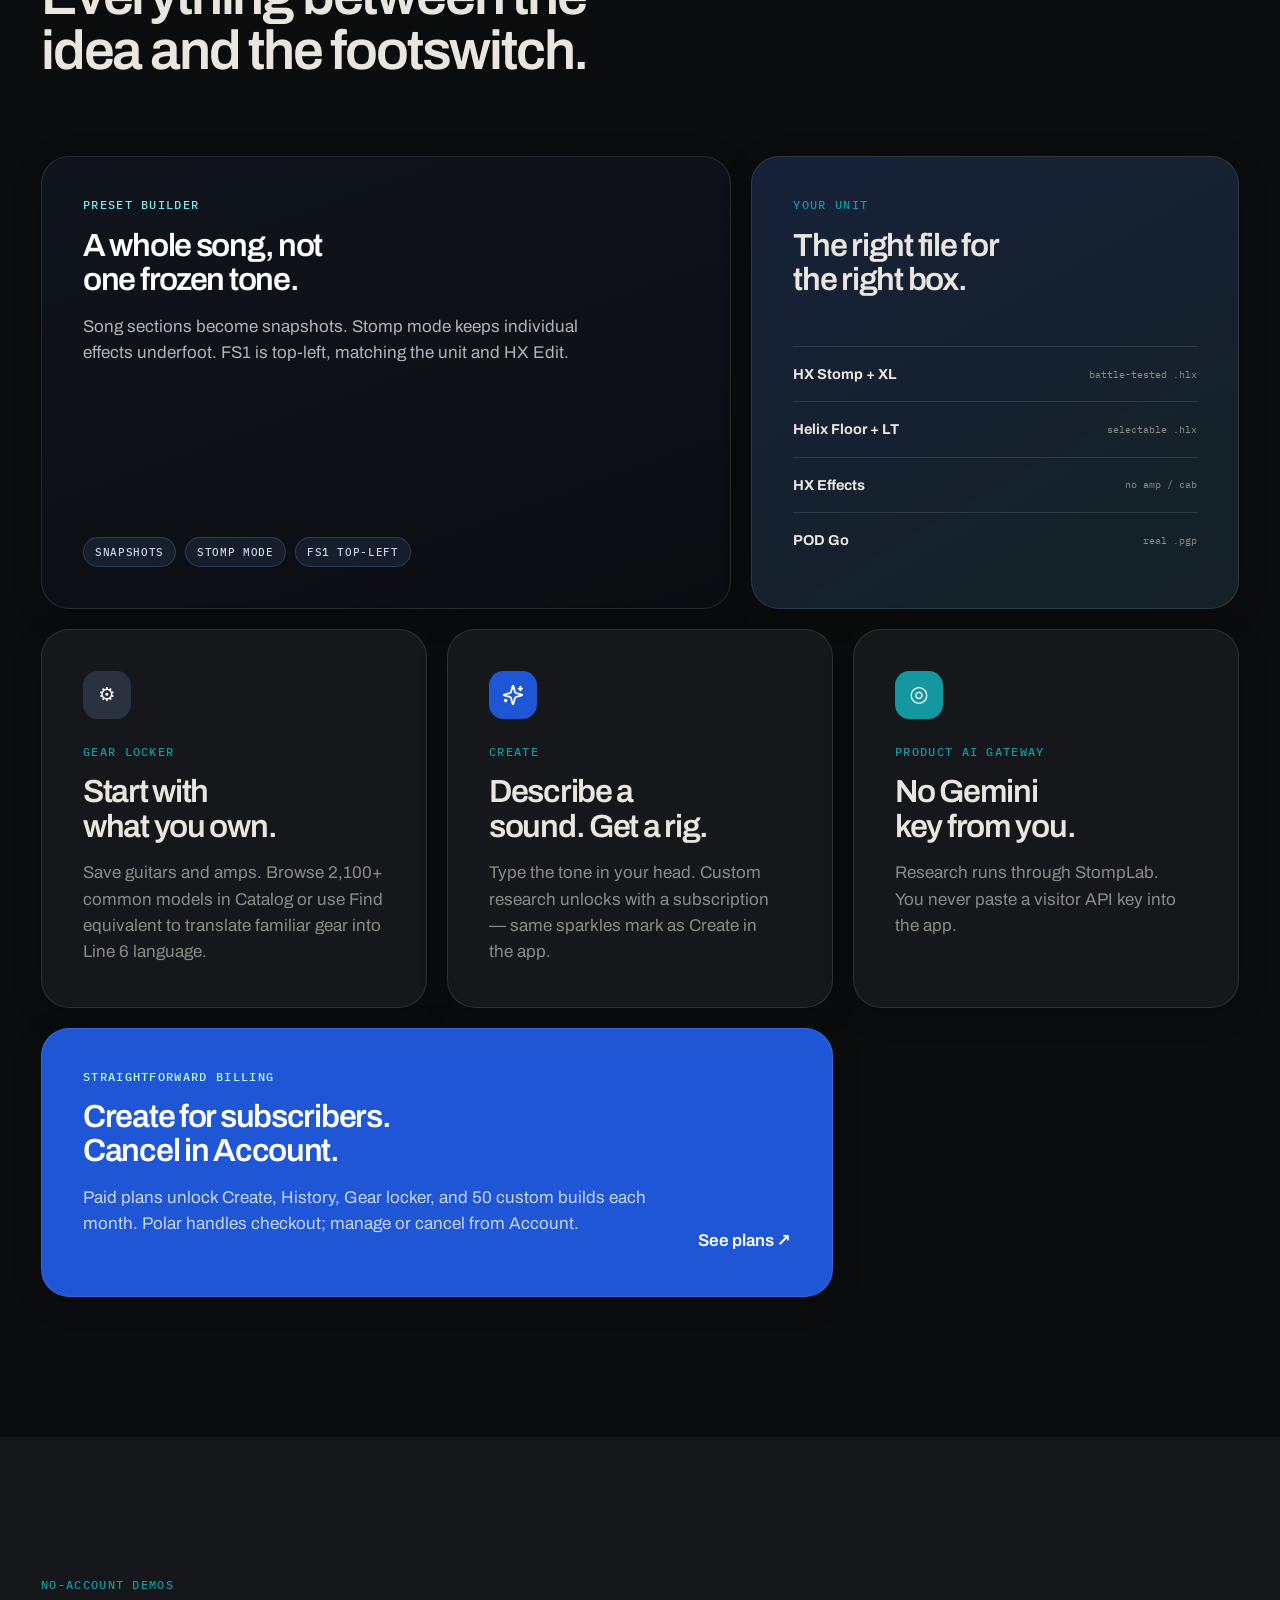
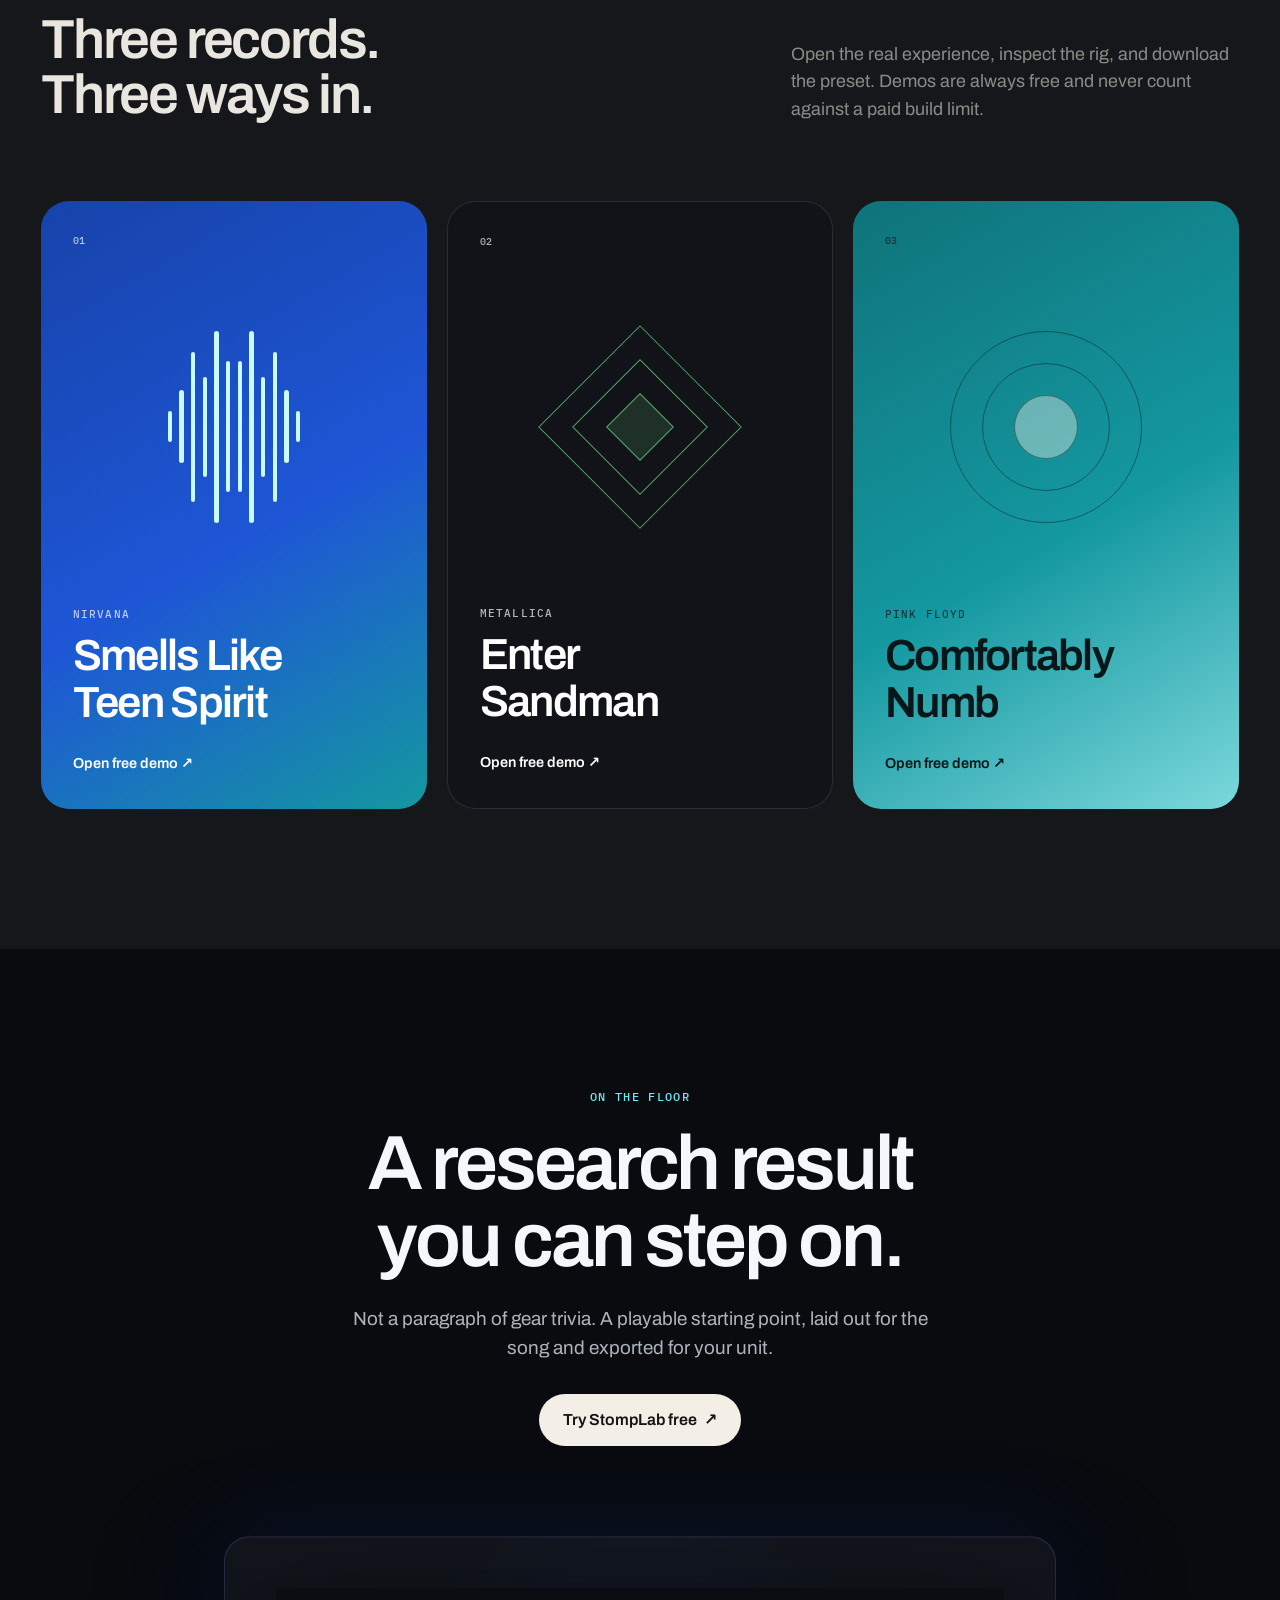
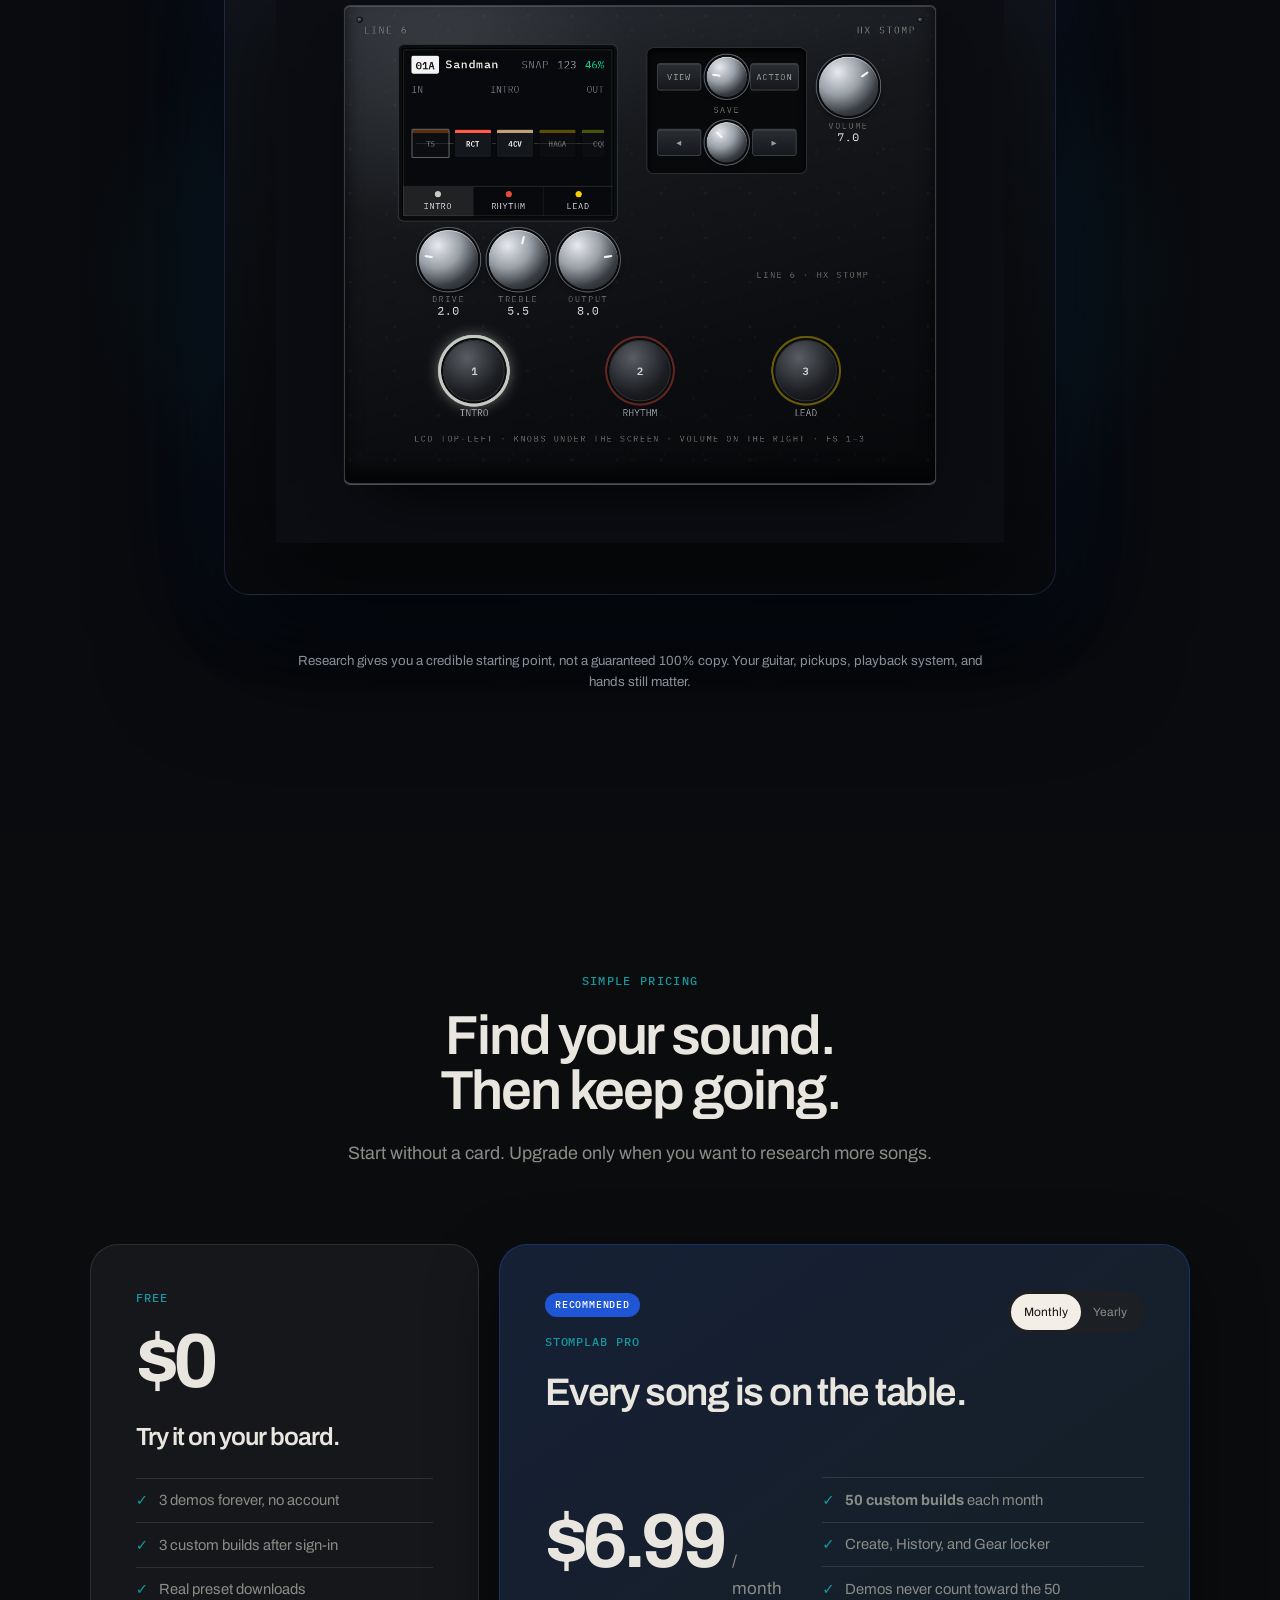
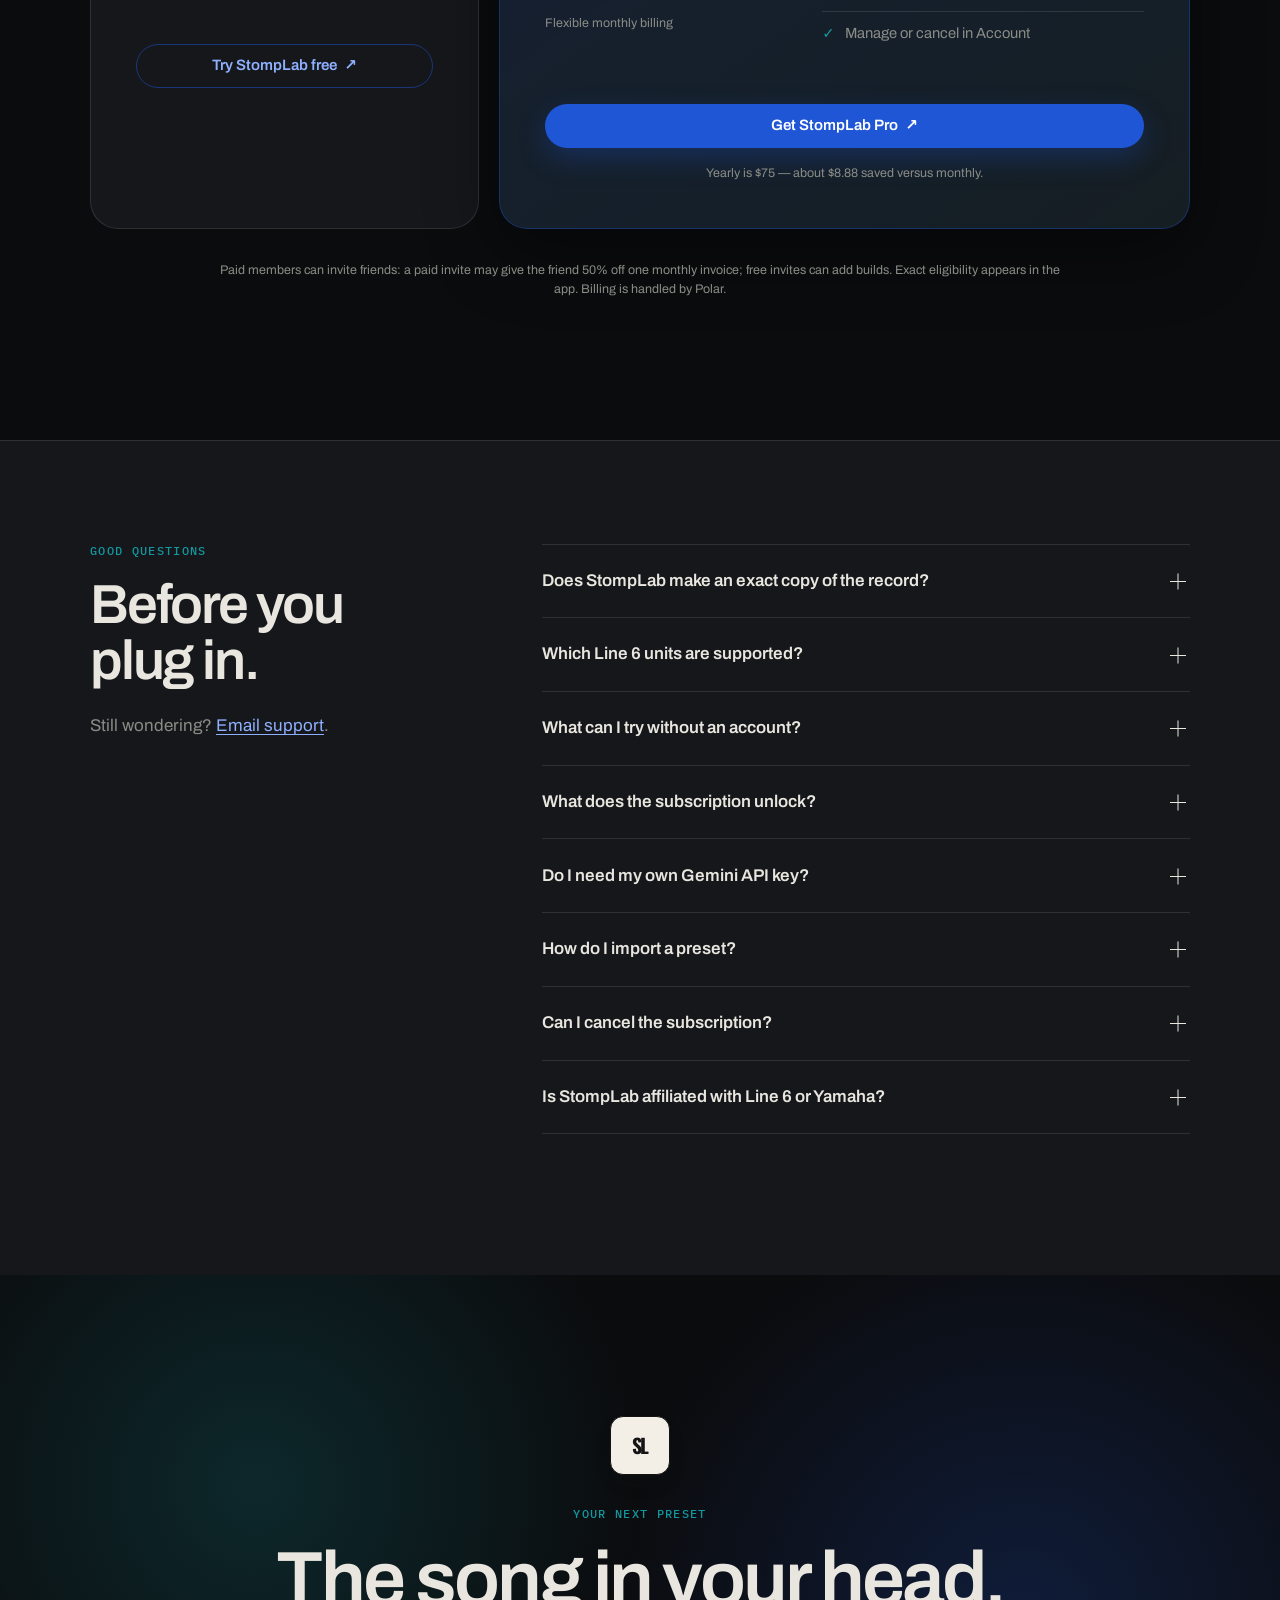
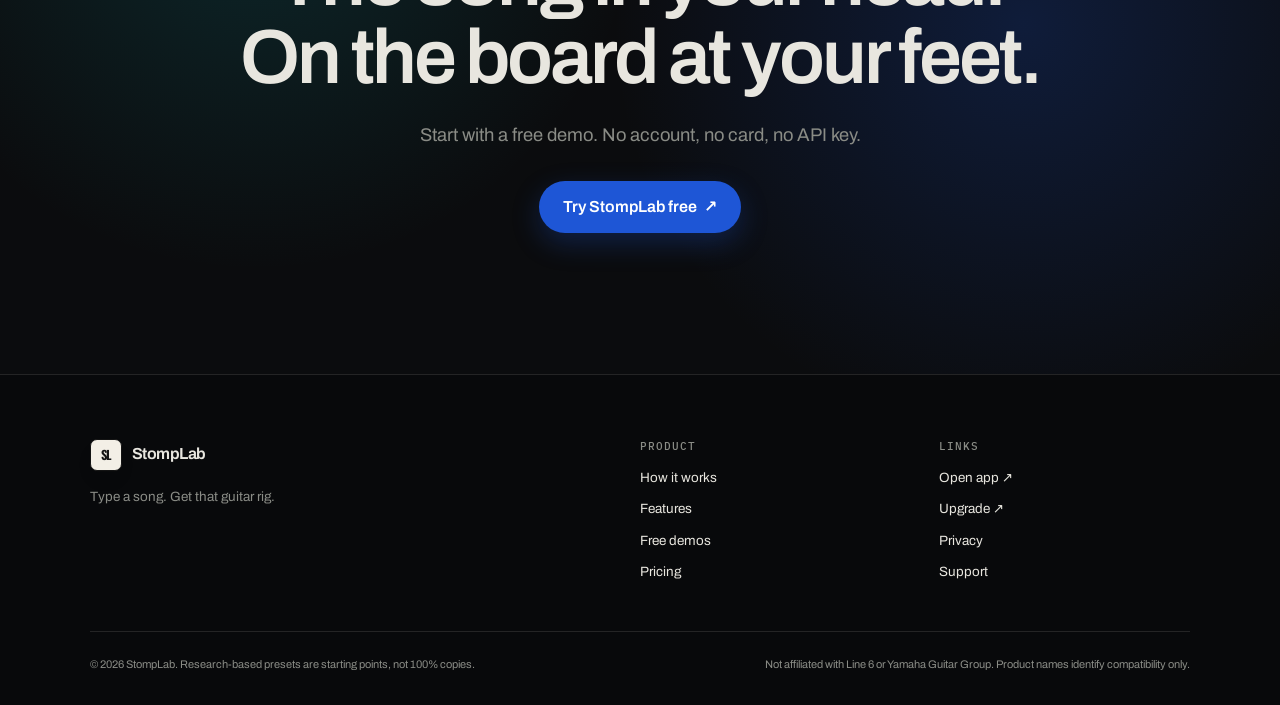
==== commit 5c5d7740: "Sparse Apple-style marketing: two hero visuals, text-forward bento. Hero uses a single browser-frame" ====
--- a/index.html
+++ b/index.html
@@ -8,8 +8,8 @@
 <link rel="icon" href="favicon.svg" type="image/svg+xml">
 <link rel="apple-touch-icon" href="assets/apple-touch-icon.png">
 <link rel="canonical" href="https://stomplab-site.vercel.app/">
-<meta property="og:type" content="website"><meta property="og:site_name" content="StompLab"><meta property="og:title" content="Type a song. Get that guitar rig."><meta property="og:description" content="Research the record. Download a Line 6 preset. Three free demos, no account required."><meta property="og:url" content="https://stomplab-site.vercel.app/"><meta property="og:image" content="https://stomplab-site.vercel.app/assets/shot-home-chrome.png">
-<meta name="twitter:card" content="summary_large_image"><meta name="twitter:image" content="https://stomplab-site.vercel.app/assets/shot-home-chrome.png"><meta name="twitter:title" content="StompLab — Type a song. Get that guitar rig."><meta name="twitter:description" content="Research the record. Download a Line 6 preset. Three free demos.">
+<meta property="og:type" content="website"><meta property="og:site_name" content="StompLab"><meta property="og:title" content="Type a song. Get that guitar rig."><meta property="og:description" content="Research the record. Download a Line 6 preset. Three free demos, no account required."><meta property="og:url" content="https://stomplab-site.vercel.app/"><meta property="og:image" content="https://stomplab-site.vercel.app/assets/shot-preset.png">
+<meta name="twitter:card" content="summary_large_image"><meta name="twitter:image" content="https://stomplab-site.vercel.app/assets/shot-preset.png"><meta name="twitter:title" content="StompLab — Type a song. Get that guitar rig."><meta name="twitter:description" content="Research the record. Download a Line 6 preset. Three free demos.">
 <link rel="preconnect" href="https://fonts.googleapis.com"><link rel="preconnect" href="https://fonts.gstatic.com" crossorigin><link href="https://fonts.googleapis.com/css2?family=Archivo:wdth,wght@100,400..800&family=IBM+Plex+Mono:wght@400;500&family=Oswald:wght@500;600;700&display=swap" rel="stylesheet"><link rel="stylesheet" href="styles.css">
 <script type="application/ld+json">{"@context":"https://schema.org","@type":"SoftwareApplication","name":"StompLab","applicationCategory":"MultimediaApplication","operatingSystem":"Web","url":"https://stomplab.app","description":"Research a recorded guitar or bass rig and build a downloadable preset for a supported Line 6 unit.","offers":[{"@type":"Offer","name":"Free","price":"0","priceCurrency":"USD"},{"@type":"Offer","name":"Monthly","price":"6.99","priceCurrency":"USD"},{"@type":"Offer","name":"Yearly","price":"75","priceCurrency":"USD"}]}</script>
 </head>
@@ -26,13 +26,15 @@
 <p class="hero-lede reveal">StompLab researches the guitar or bass sound on the record, translates the signal chain to your unit, and gives you a preset you can actually import.</p>
 <div class="hero-actions reveal"><a class="button button-primary button-large" href="https://stomplab.app">Try StompLab free <span aria-hidden="true">↗</span></a><a class="text-action" href="#demos">See the free demos <span aria-hidden="true">↓</span></a></div>
 <p class="microtrust reveal"><span class="status-dot"></span> Three demos. No account. Real <code>.hlx</code> and <code>.pgp</code> downloads.</p>
-<div class="hero-product reveal" aria-label="StompLab product preview from the live app">
-<div class="app-bar"><div class="app-brand"><span class="sl-sticker mini-sticker" aria-hidden="true">SL</span><span>STOMP LAB</span></div><div class="app-context"><span>Live app</span><span class="app-live">Current</span></div></div>
-<div class="product-workspace">
-<figure class="shot-panel media-frame media-home"><img src="assets/shot-home-chrome.png" width="1440" height="960" alt="StompLab home — Type a song, Get that guitar rig, song and artist fields on dark Lab UI" loading="eager" decoding="async"></figure>
-<figure class="device-panel media-frame media-device"><img src="assets/shot-device.png" width="688" height="525" alt="Live HX Stomp replica from StompLab — Sandman preset with LCD path and footswitches" loading="eager" decoding="async"></figure>
+<div class="hero-stage reveal" aria-label="StompLab product preview">
+<div class="browser-chrome">
+<div class="chrome-dots" aria-hidden="true"><i></i><i></i><i></i></div>
+<div class="chrome-title"><span class="sl-sticker mini-sticker" aria-hidden="true">SL</span><span>Enter Sandman — live workspace</span></div>
+<div class="chrome-pill" aria-hidden="true">stomplab.app</div>
 </div>
-<div class="product-footer"><span>Captured from production build</span><span>Real in-app HX replica</span><span>Download .hlx / .pgp</span></div>
+<figure class="hero-shot">
+<img src="assets/shot-preset.png" width="2880" height="1920" alt="StompLab preset workspace — Enter Sandman with live HX Stomp replica, snapshots, and Download .hlx" loading="eager" decoding="async">
+</figure>
 </div>
 </div></section>
 
@@ -50,12 +52,41 @@
 
 <section class="features-section" id="features" aria-labelledby="features-title"><div class="wide-wrap"><div class="section-intro reveal"><p class="kicker">Inside StompLab</p><h2 id="features-title">Everything between the idea and the footswitch.</h2></div>
 <div class="bento-grid">
-<article class="bento-card bento-stage reveal"><div class="bento-copy"><p class="card-kicker">Preset builder</p><h3>A whole song, not one frozen tone.</h3><p>Song sections become snapshots. Stomp mode keeps individual effects underfoot. FS1 is top-left, matching the unit and HX Edit.</p></div><figure class="mini-device media-frame media-device"><img src="assets/shot-device.png" width="688" height="525" alt="Live HX Stomp replica — Sandman snapshots on footswitches" loading="lazy" decoding="async"></figure></article>
-<article class="bento-card bento-units reveal"><p class="card-kicker">Your unit</p><h3>The right file for the right box.</h3><div class="unit-list"><span><b>HX Stomp + XL</b><em>battle-tested .hlx</em></span><span><b>Helix Floor + LT</b><em>selectable .hlx</em></span><span><b>HX Effects</b><em>no amp / cab</em></span><span><b>POD Go</b><em>real .pgp</em></span></div></article>
-<article class="bento-card bento-gear reveal"><figure class="gear-shot media-frame media-ui"><img src="assets/shot-catalog.png" width="1120" height="779" alt="StompLab Catalog — Line 6 models filtered by unit and category" loading="lazy" decoding="async"></figure><div><p class="card-kicker">Gear locker</p><h3>Start with what you own.</h3><p>Save guitars and amps. Browse 2,100+ common models in Catalog or use Find equivalent to translate familiar gear into Line 6 language.</p></div></article>
-<article class="bento-card bento-create reveal"><div class="bento-copy"><div class="icon-box" aria-hidden="true"><img src="assets/sparkles.svg" alt="" width="22" height="22"></div><p class="card-kicker">Create</p><h3>Describe a sound. Get a rig.</h3><p>Custom research unlocks with a subscription — same sparkles mark as Create in the app.</p></div><figure class="create-shot media-frame media-ui"><img src="assets/shot-create.png" width="1152" height="843" alt="StompLab Create — subscribe to unlock custom sound research" loading="lazy" decoding="async"></figure></article>
-<article class="bento-card bento-simple bento-gateway reveal"><div class="icon-box icon-gateway" aria-hidden="true">◎</div><p class="card-kicker">Product AI gateway</p><h3>No Gemini key from you.</h3><p>Research runs through StompLab. You never paste a visitor API key into the app.</p></article>
-<article class="bento-card bento-wide reveal"><div><p class="card-kicker">Straightforward billing</p><h3>Create for subscribers. Cancel in Account.</h3><p>Paid plans unlock Create, History, Gear locker, and 50 custom builds each month. Polar handles checkout; manage or cancel from Account.</p></div><a class="text-link" href="https://stomplab.app/upgrade">See plans <span aria-hidden="true">↗</span></a></article>
+<article class="bento-card bento-stage reveal">
+<p class="card-kicker">Preset builder</p>
+<h3>A whole song, not one frozen tone.</h3>
+<p>Song sections become snapshots. Stomp mode keeps individual effects underfoot. FS1 is top-left, matching the unit and HX Edit.</p>
+<ul class="feature-pills" aria-label="Preset modes">
+<li>Snapshots</li><li>Stomp mode</li><li>FS1 top-left</li>
+</ul>
+</article>
+<article class="bento-card bento-units reveal">
+<p class="card-kicker">Your unit</p>
+<h3>The right file for the right box.</h3>
+<div class="unit-list"><span><b>HX Stomp + XL</b><em>battle-tested .hlx</em></span><span><b>Helix Floor + LT</b><em>selectable .hlx</em></span><span><b>HX Effects</b><em>no amp / cab</em></span><span><b>POD Go</b><em>real .pgp</em></span></div>
+</article>
+<article class="bento-card bento-gear reveal">
+<div class="icon-box icon-gear" aria-hidden="true">⚙</div>
+<p class="card-kicker">Gear locker</p>
+<h3>Start with what you own.</h3>
+<p>Save guitars and amps. Browse 2,100+ common models in Catalog or use Find equivalent to translate familiar gear into Line 6 language.</p>
+</article>
+<article class="bento-card bento-create reveal">
+<div class="icon-box" aria-hidden="true"><img src="assets/sparkles.svg" alt="" width="22" height="22"></div>
+<p class="card-kicker">Create</p>
+<h3>Describe a sound. Get a rig.</h3>
+<p>Type the tone in your head. Custom research unlocks with a subscription — same sparkles mark as Create in the app.</p>
+</article>
+<article class="bento-card bento-simple bento-gateway reveal">
+<div class="icon-box icon-gateway" aria-hidden="true">◎</div>
+<p class="card-kicker">Product AI gateway</p>
+<h3>No Gemini key from you.</h3>
+<p>Research runs through StompLab. You never paste a visitor API key into the app.</p>
+</article>
+<article class="bento-card bento-wide reveal">
+<div><p class="card-kicker">Straightforward billing</p><h3>Create for subscribers. Cancel in Account.</h3><p>Paid plans unlock Create, History, Gear locker, and 50 custom builds each month. Polar handles checkout; manage or cancel from Account.</p></div>
+<a class="text-link" href="https://stomplab.app/upgrade">See plans <span aria-hidden="true">↗</span></a>
+</article>
 </div></div></section>
 
 <section class="demos-section" id="demos" aria-labelledby="demos-title"><div class="wide-wrap"><div class="section-intro section-intro-row reveal"><div><p class="kicker">No-account demos</p><h2 id="demos-title">Three records.<br>Three ways in.</h2></div><p>Open the real experience, inspect the rig, and download the preset. Demos are always free and never count against a paid build limit.</p></div><div class="demo-gallery">
@@ -65,7 +96,9 @@
 </div></div></section>
 
 <section class="cinema-stage" aria-labelledby="stage-title"><div class="stage-glow" aria-hidden="true"></div><div class="wrap stage-inner"><div class="stage-copy reveal"><p class="kicker kicker-light">On the floor</p><h2 id="stage-title">A research result<br>you can step on.</h2><p>Not a paragraph of gear trivia. A playable starting point, laid out for the song and exported for your unit.</p><a class="button button-light button-large" href="https://stomplab.app">Try StompLab free <span aria-hidden="true">↗</span></a></div>
-<figure class="floor-device media-frame media-cinema reveal"><img src="assets/shot-preset.png" width="1440" height="960" alt="StompLab preset workspace — Enter Sandman on the live HX Stomp replica" loading="lazy" decoding="async"></figure>
+<figure class="floor-device reveal">
+<img src="assets/shot-device.png" width="1376" height="1050" alt="Live HX Stomp replica from StompLab — Sandman preset with LCD path, knobs, and glowing footswitches" loading="lazy" decoding="async">
+</figure>
 <p class="stage-note reveal">Research gives you a credible starting point, not a guaranteed 100% copy. Your guitar, pickups, playback system, and hands still matter.</p></div></section>
 
 <section class="pricing-section" id="pricing" aria-labelledby="pricing-title"><div class="wrap"><div class="section-intro centered reveal"><p class="kicker">Simple pricing</p><h2 id="pricing-title">Find your sound.<br>Then keep going.</h2><p>Start without a card. Upgrade only when you want to research more songs.</p></div>
--- a/styles.css
+++ b/styles.css
@@ -18,7 +18,6 @@
 body.nav-open{overflow:hidden}
 a{color:inherit;text-underline-offset:.2em}button{font:inherit}
 img,svg{display:block;max-width:100%;height:auto}
-.media-frame img{max-width:none;width:100%;height:100%}
 code{font-family:var(--mono);font-size:.85em;background:var(--secondary);padding:.12em .38em;border-radius:.35rem;color:#c9c7c0}
 .wrap{width:min(calc(100% - 2*var(--gutter)),var(--content));margin-inline:auto}
 .wide-wrap{width:min(calc(100% - 2*var(--gutter)),var(--wide));margin-inline:auto}
@@ -86,31 +85,22 @@
 .microtrust{display:flex;align-items:center;justify-content:center;gap:.55rem;color:var(--muted);font-size:.82rem;margin:1.15rem auto 0}
 .status-dot{width:.48rem;height:.48rem;border-radius:50%;background:var(--pop);box-shadow:0 0 0 4px rgba(20,152,160,.18)}
 
-/* Product frame — dark app chrome matching live stomplab.app */
-.hero-product{margin:clamp(4rem,8vw,7rem) auto 0;text-align:left;background:#10131a;border:1px solid rgba(122,162,255,.22);border-radius:1.75rem;box-shadow:0 40px 100px rgba(0,0,0,.55),0 0 0 1px rgba(20,152,160,.12),0 0 80px rgba(30,86,214,.12);overflow:hidden;max-width:72rem;color:var(--text)}
-.app-bar{height:3.25rem;padding:0 1.2rem;display:flex;align-items:center;justify-content:space-between;border-bottom:1px solid rgba(232,230,223,.1);background:linear-gradient(180deg,#171b24,#12151c);font-size:.77rem}
-.app-brand,.app-context{display:flex;align-items:center;gap:.65rem}
-.app-brand span:last-child{font-family:var(--accent);font-weight:600;letter-spacing:.16em;font-size:.72rem;text-transform:uppercase;color:#e8e6df}
-.mini-sticker{width:1.55rem;height:1.55rem;font-size:.62rem;box-shadow:none}
-.app-context{font-family:var(--mono);color:#8a8c86}
-.app-live{color:#7ee9f0;background:rgba(20,152,160,.14);border:1px solid rgba(20,152,160,.35);padding:.25rem .55rem;border-radius:999px}
-.product-workspace{display:grid;grid-template-columns:1.35fr .9fr;gap:1rem;padding:clamp(1rem,2.8vw,1.75rem);background:radial-gradient(circle at 20% 0%,rgba(30,86,214,.16),transparent 42%),radial-gradient(circle at 90% 80%,rgba(20,152,160,.1),transparent 40%),#0b0d12}
-.shot-panel,.device-panel{margin:0}
-.product-footer{min-height:3.1rem;padding:.8rem 1.4rem;display:flex;justify-content:center;gap:2.2rem;border-top:1px solid rgba(232,230,223,.1);font:500 .66rem var(--mono);text-transform:uppercase;letter-spacing:.06em;color:#8a8c86;background:#12151c}
-
-/* Media frames — Apple-quality, no squish */
-.media-frame{margin:0;border-radius:1rem;overflow:hidden;border:1px solid #2c3036;background:#07090c;box-shadow:inset 0 1px 0 rgba(255,255,255,.04),0 18px 40px rgba(0,0,0,.35);position:relative}
-.media-frame img{width:100%;height:100%;display:block;object-fit:cover;object-position:top center}
-.media-home{aspect-ratio:16 / 10.5}
-.media-home img{object-position:top center}
-.media-device{aspect-ratio:4 / 3;background:#050607}
-.media-device img{object-fit:contain;object-position:center;padding:clamp(.4rem,1.2vw,.85rem);background:
-  radial-gradient(circle at 50% 40%,rgba(30,86,214,.12),transparent 55%),
-  #050607}
-.media-ui{aspect-ratio:5 / 4}
-.media-ui img{object-position:top center}
-.media-cinema{aspect-ratio:16 / 10;max-width:64rem;margin-inline:auto;border-radius:1.4rem;padding:0;border:1px solid #2c3036}
-.media-cinema img{object-fit:cover;object-position:center top;padding:0;border-radius:0}
+/* Hero product — single floating browser frame */
+.hero-stage{margin:clamp(4rem,8vw,7rem) auto 0;max-width:70rem;text-align:left;border-radius:1.35rem;overflow:hidden;border:1px solid rgba(122,162,255,.2);background:#0c0e13;box-shadow:0 48px 120px rgba(0,0,0,.6),0 0 0 1px rgba(20,152,160,.1),0 0 90px rgba(30,86,214,.14)}
+.browser-chrome{height:2.85rem;padding:0 1rem;display:grid;grid-template-columns:auto 1fr auto;align-items:center;gap:1rem;background:linear-gradient(180deg,#1a1e27,#12151c);border-bottom:1px solid rgba(232,230,223,.08)}
+.chrome-dots{display:flex;gap:.4rem}
+.chrome-dots i{width:.55rem;height:.55rem;border-radius:50%;background:#3a3f4a;display:block}
+.chrome-dots i:nth-child(1){background:#ff5f57}
+.chrome-dots i:nth-child(2){background:#febc2e}
+.chrome-dots i:nth-child(3){background:#28c840}
+.chrome-title{display:flex;align-items:center;justify-content:center;gap:.55rem;font:500 .68rem var(--mono);letter-spacing:.04em;color:#8a8c86;min-width:0}
+.chrome-title>span:last-child{overflow:hidden;text-overflow:ellipsis;white-space:nowrap}
+.mini-sticker{width:1.35rem;height:1.35rem;font-size:.55rem;box-shadow:none}
+.chrome-pill{font:500 .62rem var(--mono);color:#7ee9f0;background:rgba(20,152,160,.12);border:1px solid rgba(20,152,160,.28);padding:.22rem .55rem;border-radius:999px;white-space:nowrap}
+.hero-shot{margin:0;background:
+  radial-gradient(ellipse at 50% 0%,rgba(30,86,214,.18),transparent 55%),
+  #07090c;aspect-ratio:16 / 10.5;overflow:hidden}
+.hero-shot img{width:100%;height:100%;object-fit:cover;object-position:top center;display:block}
 
 /* facts */
 .fact-strip{padding:3.5rem 0;border-top:1px solid var(--line);border-bottom:1px solid var(--line);background:var(--card)}
@@ -143,39 +133,33 @@
 .chain-progress{height:3px;background:rgba(255,255,255,.08);margin:1.25rem .5rem 0;border-radius:2px;overflow:hidden}
 .chain-progress i{display:block;width:calc(var(--story-progress,0)*100%);height:100%;background:linear-gradient(90deg,var(--pop),var(--primary));transition:width .05s linear}
 
-/* bento */
+/* bento — typography + icons, no screenshot dump */
 .features-section{padding:var(--section) 0;background:var(--bg)}
 .bento-grid{display:grid;grid-template-columns:repeat(12,1fr);gap:1.25rem}
-.bento-card{background:var(--card);border:1px solid var(--line);border-radius:1.75rem;padding:clamp(1.6rem,3vw,2.7rem);overflow:hidden;min-height:20rem;box-shadow:0 6px 30px rgba(0,0,0,.2);transition:transform .28s var(--ease),box-shadow .28s,border-color .28s}
+.bento-card{background:var(--card);border:1px solid var(--line);border-radius:1.75rem;padding:clamp(1.75rem,3.2vw,2.85rem);overflow:hidden;min-height:18rem;box-shadow:0 6px 30px rgba(0,0,0,.2);transition:transform .28s var(--ease),box-shadow .28s,border-color .28s;display:flex;flex-direction:column}
 .bento-card:hover{transform:translateY(-2px);box-shadow:var(--shadow);border-color:var(--line-strong)}
 .bento-card .card-kicker{color:var(--pop);margin-bottom:1rem}
-.bento-card h3{margin:0 0 1rem}
-.bento-card p:last-child{color:var(--muted);max-width:35rem}
-.bento-stage{grid-column:span 7;background:#0d1015;color:white;min-height:33rem;display:grid;grid-template-columns:1fr .95fr;gap:1.5rem;align-items:center}
+.bento-card h3{margin:0 0 1rem;max-width:18ch}
+.bento-card>p:not(.card-kicker){color:var(--muted);max-width:34rem;margin:0;flex:1}
+.bento-stage{grid-column:span 7;background:linear-gradient(160deg,#10141c 0%,#0d1015 60%,#0a0c10 100%);color:white;min-height:22rem;justify-content:space-between}
 .bento-stage .card-kicker{color:#7ee9f0}
-.bento-stage p:last-child{color:#aeb4bd}
-.mini-device{box-shadow:0 25px 40px rgba(0,0,0,.4);min-height:14rem}
-.mini-device.media-device{aspect-ratio:4 / 3}
-.bento-units{grid-column:span 5;background:linear-gradient(150deg,rgba(30,86,214,.16),rgba(20,152,160,.08)),var(--card);min-height:33rem}
-.unit-list{display:grid;margin-top:2.2rem}
+.bento-stage>p:not(.card-kicker){color:#aeb4bd}
+.feature-pills{list-style:none;display:flex;flex-wrap:wrap;gap:.55rem;padding:0;margin:2rem 0 0}
+.feature-pills li{font:500 .68rem var(--mono);letter-spacing:.06em;text-transform:uppercase;color:#c9d4e8;background:rgba(122,162,255,.1);border:1px solid rgba(122,162,255,.22);padding:.45rem .7rem;border-radius:999px}
+.bento-units{grid-column:span 5;background:linear-gradient(150deg,rgba(30,86,214,.16),rgba(20,152,160,.08)),var(--card);min-height:22rem}
+.unit-list{display:grid;margin-top:auto;padding-top:2rem}
 .unit-list span{display:flex;justify-content:space-between;align-items:center;gap:1rem;padding:1rem 0;border-top:1px solid var(--line)}
 .unit-list b{font-size:.9rem}
 .unit-list em{font:400 .63rem var(--mono);color:var(--muted);font-style:normal}
-.bento-gear{grid-column:span 6;display:grid;grid-template-columns:.9fr 1fr;align-items:center;gap:1.5rem}
-.gear-shot{min-height:14rem}
-.gear-shot.media-ui{aspect-ratio:5 / 4;background:#07090c;border-color:#2c3036}
-.gear-shot.media-ui img{object-fit:cover;object-position:center top}
-.bento-simple{grid-column:span 3}
-.bento-create{grid-column:span 6;display:grid;grid-template-columns:.85fr 1.15fr;gap:1.35rem;align-items:center;padding-bottom:clamp(1.2rem,2vw,1.8rem);min-height:22rem}
-.bento-create .bento-copy{padding:0}
-.bento-create .create-shot{min-height:14rem;aspect-ratio:16 / 11;align-self:stretch}
-.bento-create .icon-box{margin-bottom:1.1rem}
-.bento-create .media-ui img{object-fit:cover;object-position:top center}
-.icon-box{width:3rem;height:3rem;border-radius:.9rem;display:grid;place-items:center;background:var(--primary);color:white;font-size:1.5rem;margin-bottom:2rem}
+.bento-gear{grid-column:span 4;min-height:20rem}
+.bento-create{grid-column:span 4;min-height:20rem}
+.bento-simple{grid-column:span 4}
+.bento-gateway{grid-column:span 4;min-height:16rem}
+.icon-box{width:3rem;height:3rem;border-radius:.9rem;display:grid;place-items:center;background:var(--primary);color:white;font-size:1.35rem;margin-bottom:1.6rem;flex-shrink:0}
 .icon-box img{width:1.35rem;height:1.35rem;filter:brightness(0) invert(1)}
 .icon-gateway{background:var(--pop)}
-.bento-wide{grid-column:span 6;background:var(--primary);color:#fff;display:flex;justify-content:space-between;align-items:end;gap:2rem}
-.bento-gateway{grid-column:span 6;min-height:14rem}
+.icon-gear{background:#2a3140;font-size:1.2rem}
+.bento-wide{grid-column:span 8;background:var(--primary);color:#fff;display:flex;flex-direction:row;justify-content:space-between;align-items:end;gap:2rem;min-height:16rem}
 .bento-wide .card-kicker{color:#b9f8ff}
 .bento-wide p:last-child{color:rgba(255,255,255,.75)}
 .text-link{white-space:nowrap;font-weight:600;color:inherit;text-decoration:none}
@@ -211,16 +195,18 @@
 .rings i:nth-child(2){width:8rem;height:8rem}
 .rings i:nth-child(3){width:4rem;height:4rem;background:rgba(243,239,230,.4)}
 
-/* cinema */
+/* cinema — one large device, breathing room */
 .cinema-stage{position:relative;background:var(--stage);color:#f4f7fb;padding:var(--section) 0;overflow:hidden}
-.stage-glow{position:absolute;width:70rem;height:45rem;left:50%;top:50%;transform:translate(-50%,-35%);background:radial-gradient(ellipse,rgba(30,86,214,.26),rgba(20,152,160,.09) 40%,transparent 70%);pointer-events:none}
+.stage-glow{position:absolute;width:70rem;height:45rem;left:50%;top:55%;transform:translate(-50%,-35%);background:radial-gradient(ellipse,rgba(30,86,214,.32),rgba(20,152,160,.12) 40%,transparent 70%);pointer-events:none}
 .stage-inner{position:relative}
 .stage-copy{text-align:center;max-width:56rem;margin:auto}
 .kicker-light{color:#6ceaf1}
 .stage-copy h2{font-size:var(--display);margin:0}
 .stage-copy>p:not(.kicker){max-width:38rem;color:#aeb4bd;margin:1.5rem auto 2rem;font-size:1.18rem}
-.floor-device{max-width:64rem;margin:5rem auto 2.5rem;box-shadow:0 50px 100px #000,0 0 80px rgba(30,86,214,.13)}
-.floor-device.media-cinema{background:linear-gradient(180deg,#1c1e22,#0b0c0e);padding:clamp(.55rem,1.4vw,1rem)}
+.floor-device{margin:clamp(3.5rem,7vw,6rem) auto 0;max-width:52rem;aspect-ratio:4 / 3;display:grid;place-items:center;padding:clamp(1.5rem,4vw,3.25rem);border-radius:1.6rem;border:1px solid rgba(122,162,255,.16);background:
+  radial-gradient(circle at 50% 42%,rgba(30,86,214,.18),transparent 55%),
+  linear-gradient(180deg,#12151c,#07090c);box-shadow:0 50px 120px rgba(0,0,0,.75),0 0 100px rgba(30,86,214,.18),inset 0 1px 0 rgba(255,255,255,.04)}
+.floor-device img{width:100%;height:100%;max-height:100%;object-fit:contain;object-position:center;display:block;filter:drop-shadow(0 28px 50px rgba(0,0,0,.55))}
 .stage-note{text-align:center;max-width:44rem;margin:3.5rem auto 0;color:#8c929c;font-size:.83rem}
 
 /* pricing */
@@ -291,25 +277,21 @@
 
 @media(max-width:900px){
   .site-nav>a:not(.button){display:none}
-  .product-workspace{grid-template-columns:1fr}
   .facts{grid-template-columns:1fr 1fr;gap:2rem}
   .chain-story{height:auto;padding:6rem 0}
   .chain-sticky{position:relative;top:auto;height:auto}
   .chain-layout{grid-template-columns:1fr}
   .chain-steps{grid-template-columns:1fr 1fr}
   .chain-frame{transform:none}
-  .bento-stage,.bento-units,.bento-gear,.bento-wide,.bento-create{grid-column:span 12}
-  .bento-simple{grid-column:span 6}
-  .product-workspace{grid-template-columns:1fr}
-  .media-home{aspect-ratio:16 / 11}
-  .bento-create{grid-template-columns:1fr;grid-template-rows:auto auto}
-  .bento-gateway{grid-column:span 12}
+  .bento-stage,.bento-units,.bento-gear,.bento-create,.bento-gateway,.bento-wide,.bento-simple{grid-column:span 12}
+  .hero-shot{aspect-ratio:16 / 11}
+  .chrome-pill{display:none}
+  .floor-device{max-width:100%;aspect-ratio:5 / 4;padding:clamp(1rem,3vw,2rem)}
   .demo-gallery{grid-template-columns:1fr;overflow-x:auto;grid-auto-flow:column;grid-auto-columns:min(78vw,30rem);scroll-snap-type:x mandatory;padding-bottom:1rem}
   .demo-tile{scroll-snap-align:center;min-height:34rem}
   .pricing-shell{grid-template-columns:1fr}
   .faq-layout{grid-template-columns:1fr}
   .faq-heading{position:static}
-  .bento-stage,.bento-gear{grid-template-columns:1fr}
 }
 @media(max-width:700px){
   :root{--nav-h:3.25rem;--section:6rem}
@@ -326,9 +308,9 @@
   .hero-lede{font-size:1.08rem}
   .hero-actions{flex-direction:column}
   .microtrust{align-items:flex-start;text-align:left;max-width:20rem}
-  .hero-product{border-radius:1.2rem;margin-top:3.5rem}
-  .product-workspace{padding:.85rem}
-  .product-footer{justify-content:flex-start;overflow-x:auto;gap:1.2rem;white-space:nowrap}
+  .hero-stage{border-radius:1.1rem;margin-top:3.5rem}
+  .browser-chrome{padding:0 .85rem;gap:.65rem}
+  .chrome-title>span:last-child{font-size:.6rem}
   .facts strong{font-size:2.5rem}
   .facts span{font-size:.7rem}
   .chain-steps{grid-template-columns:1fr}
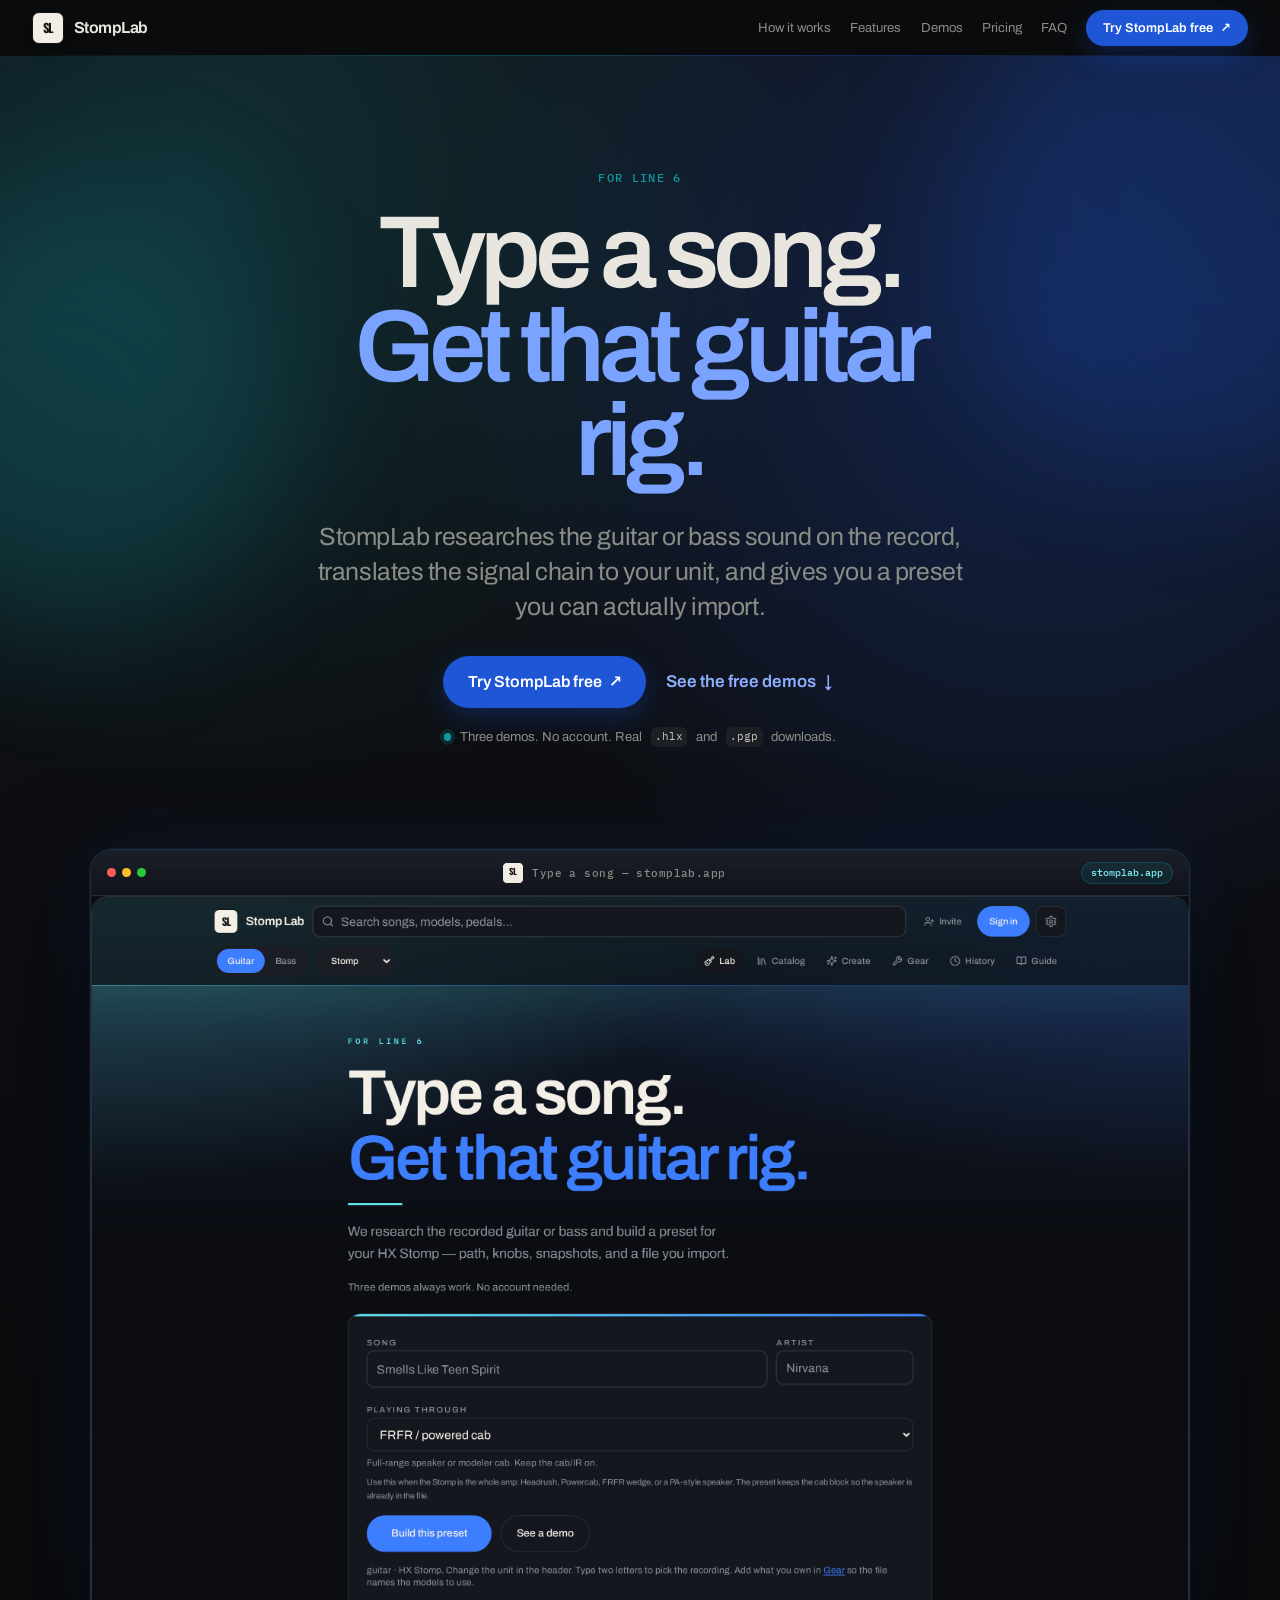
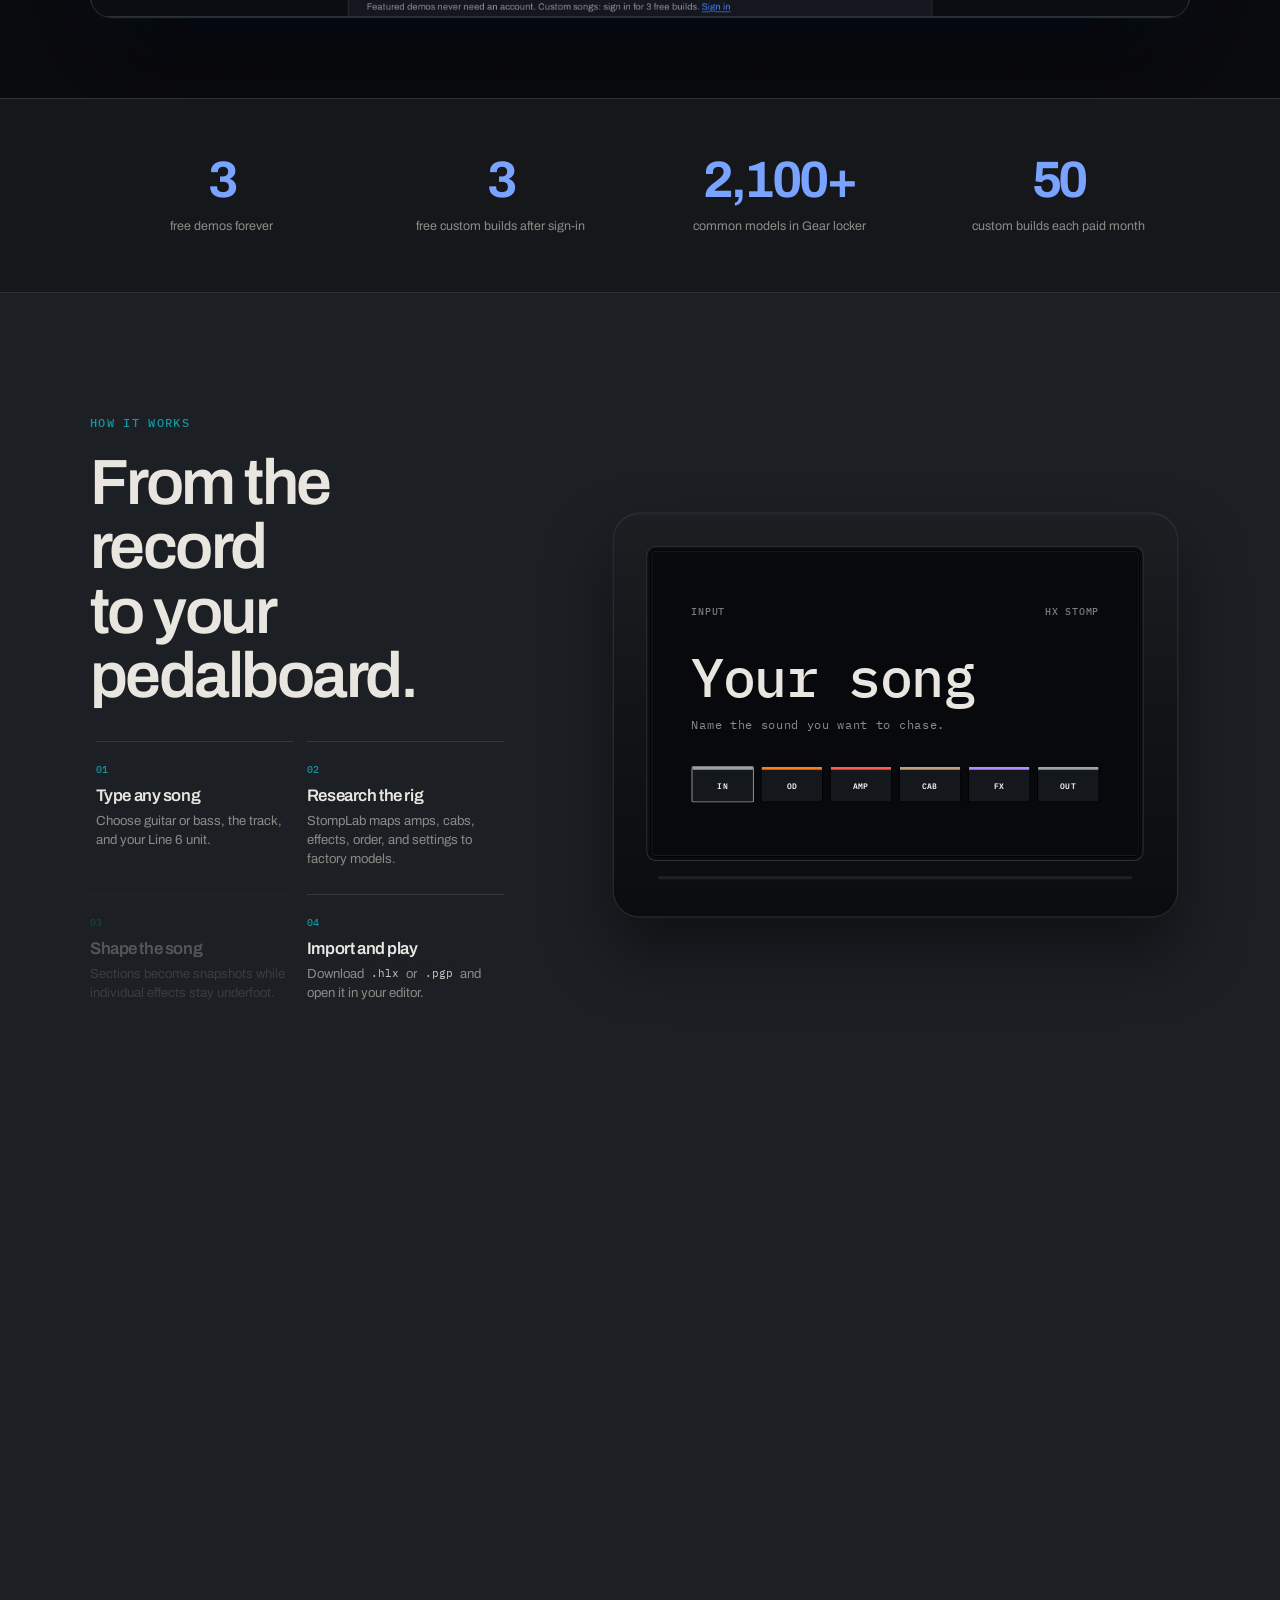
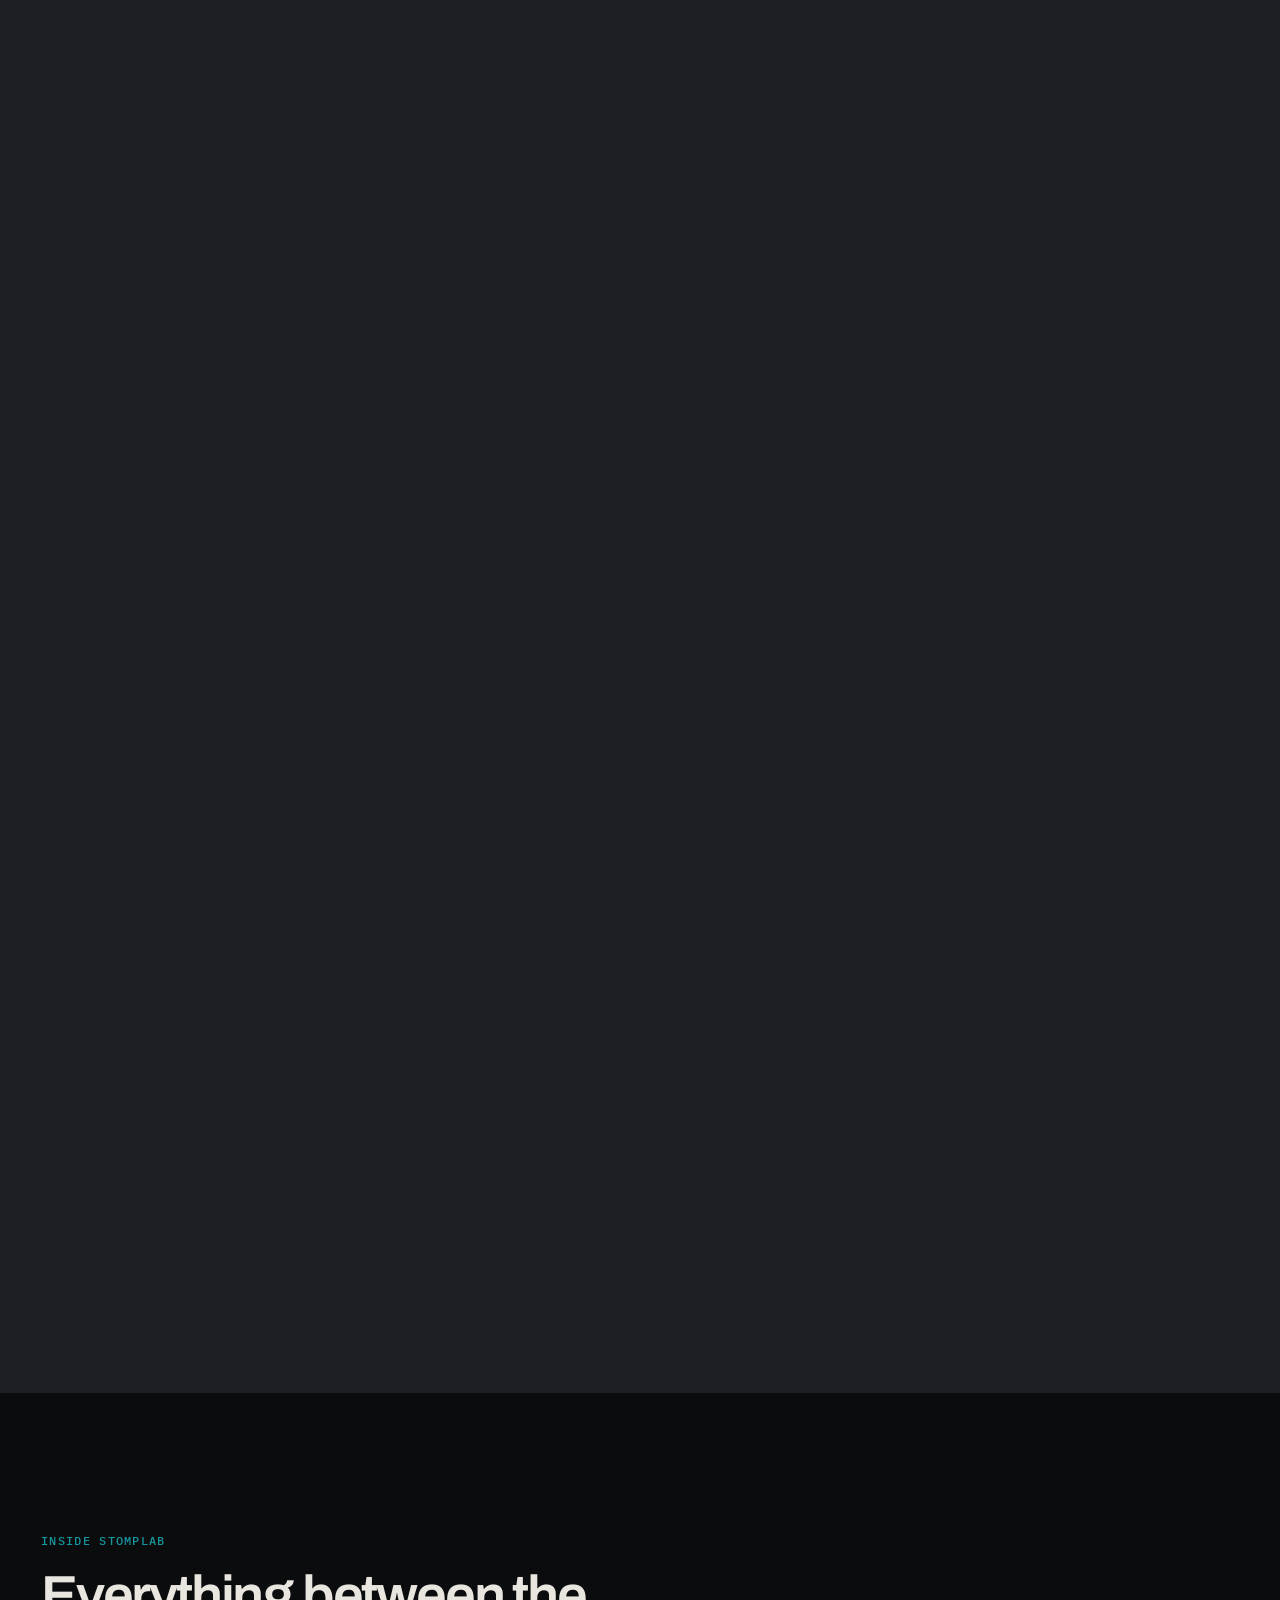
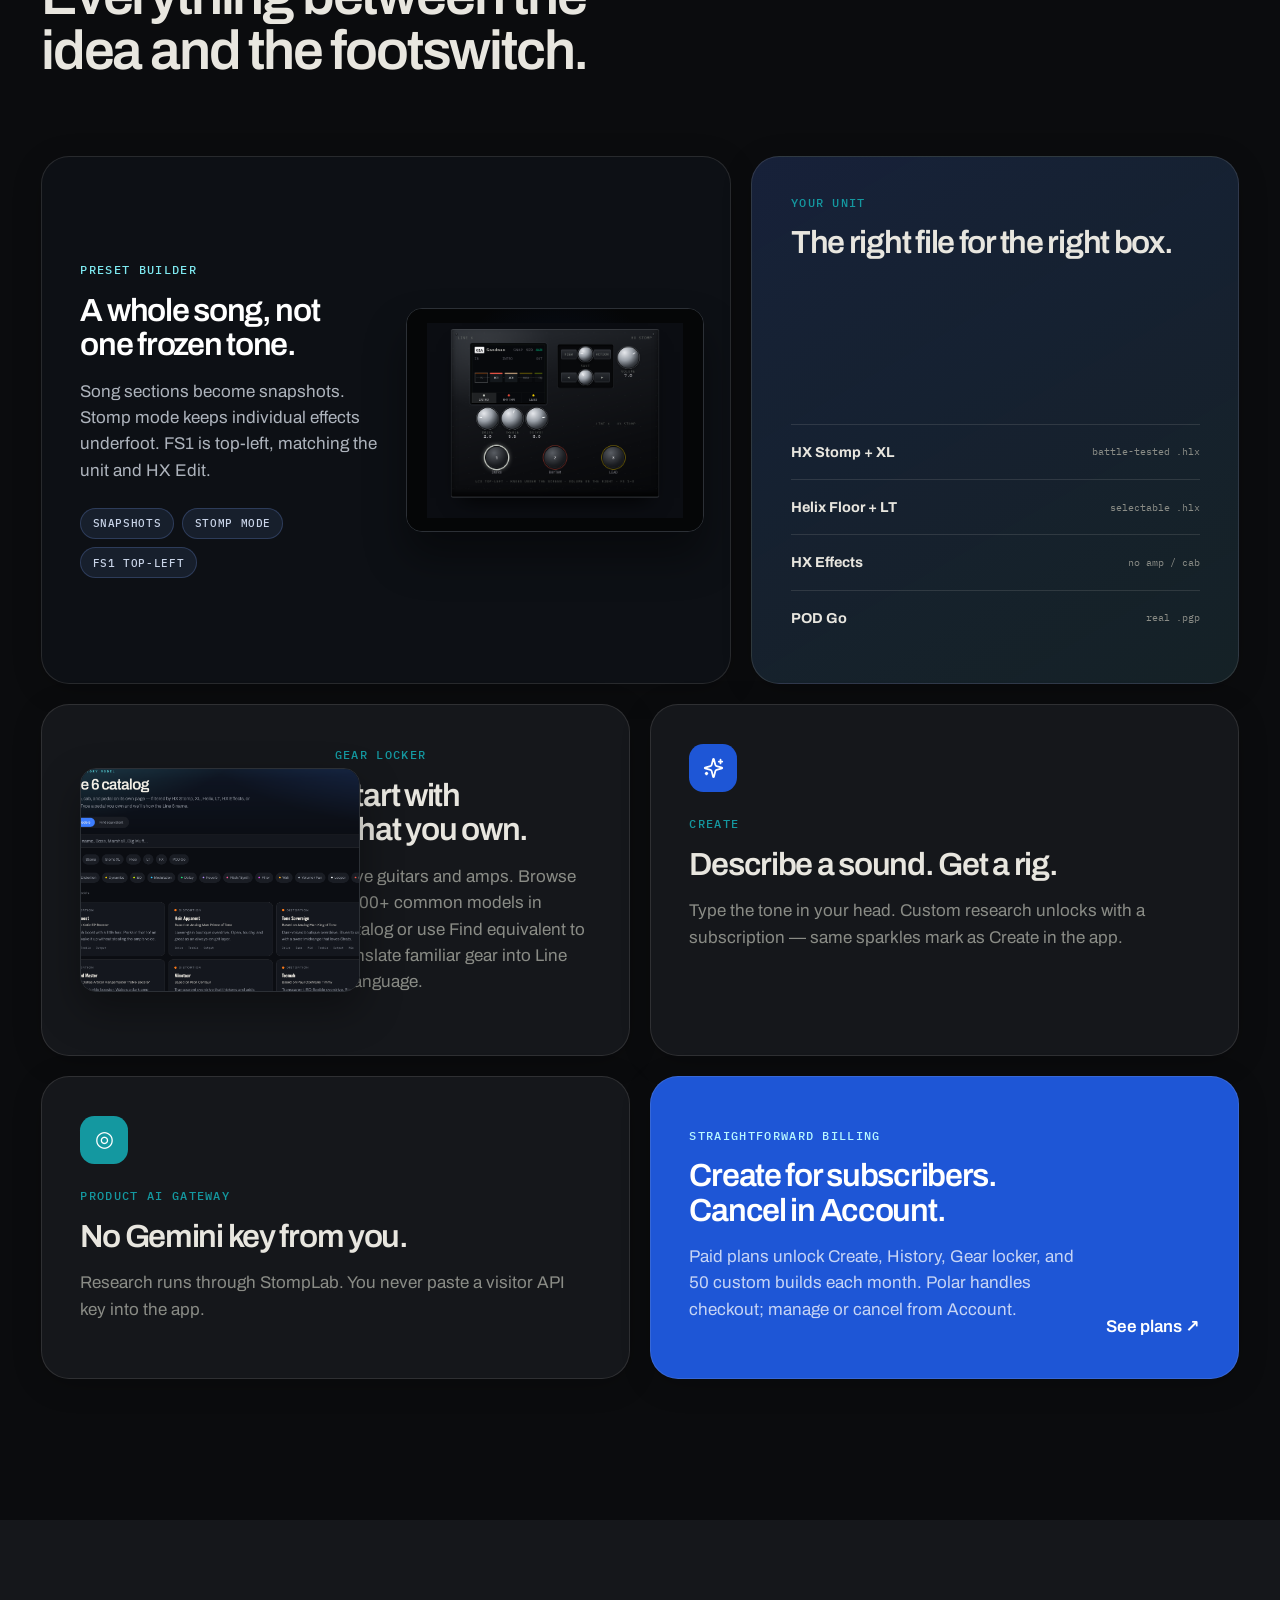
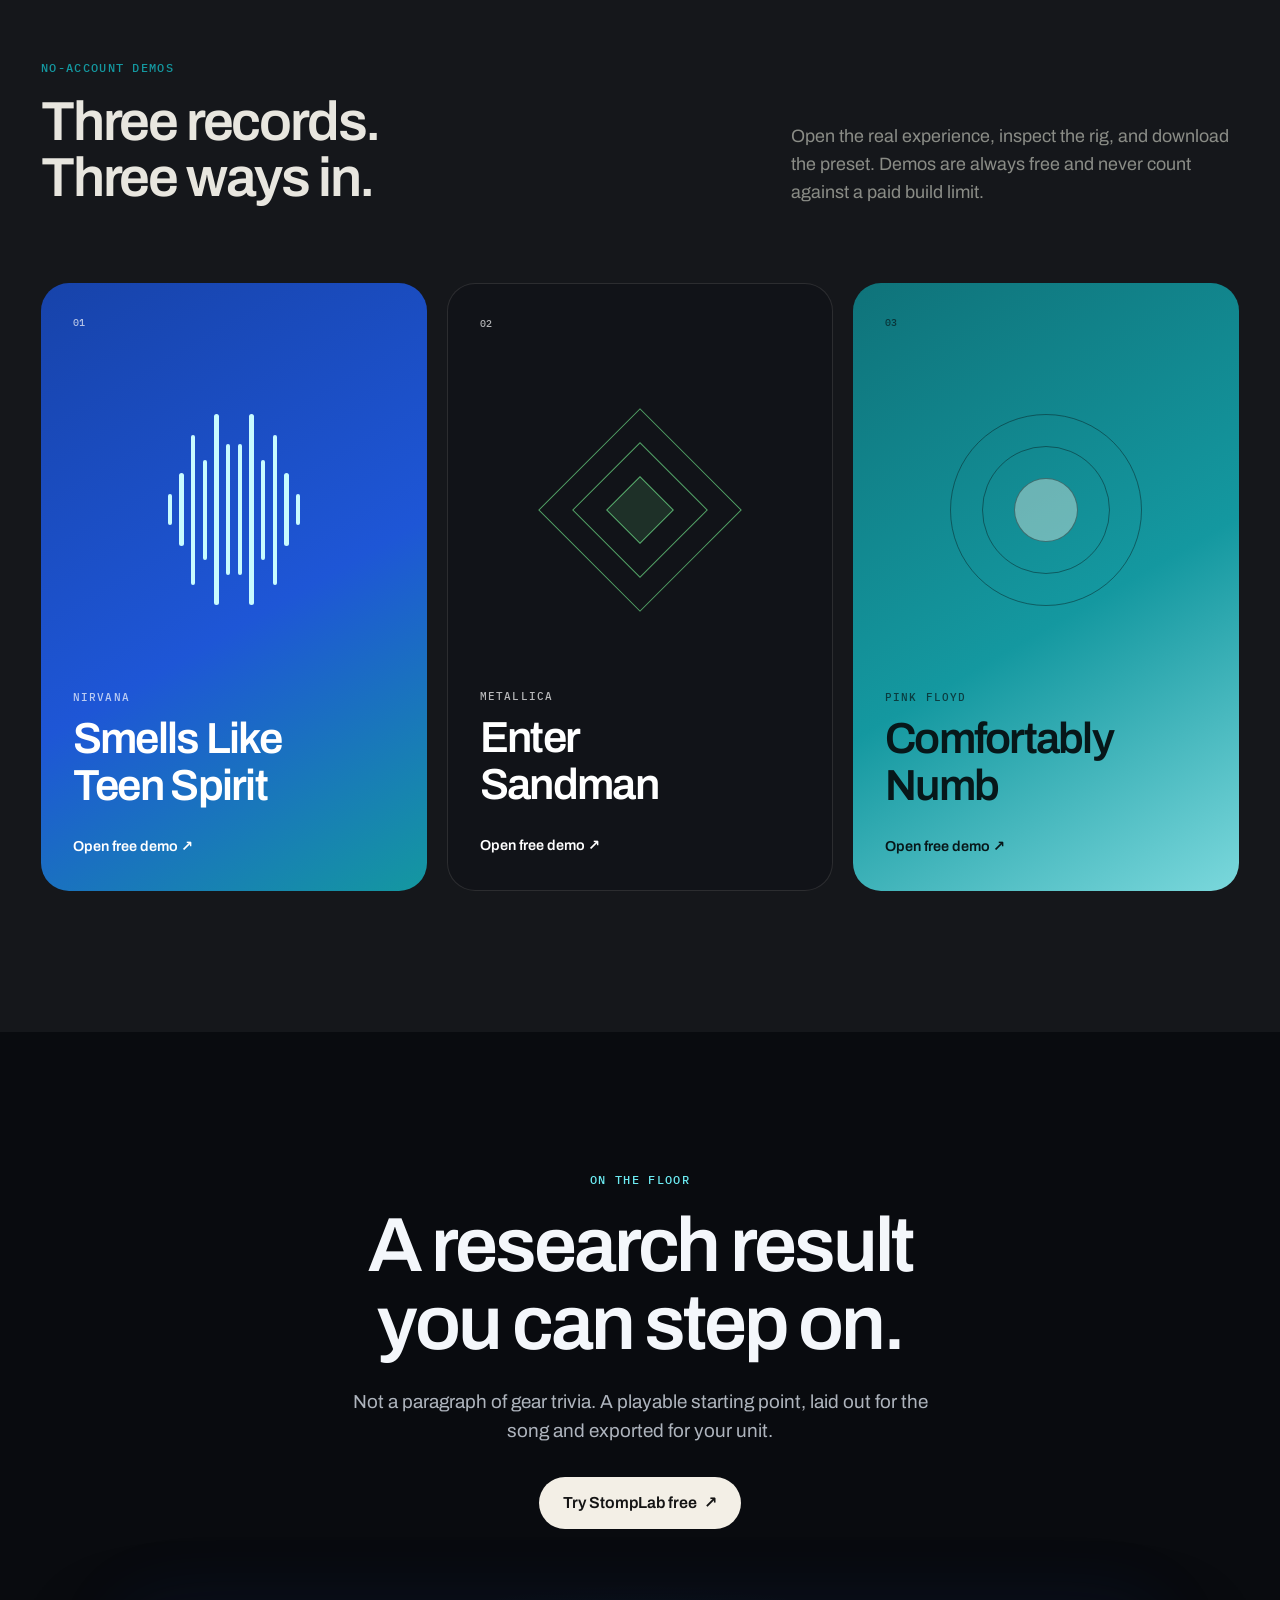
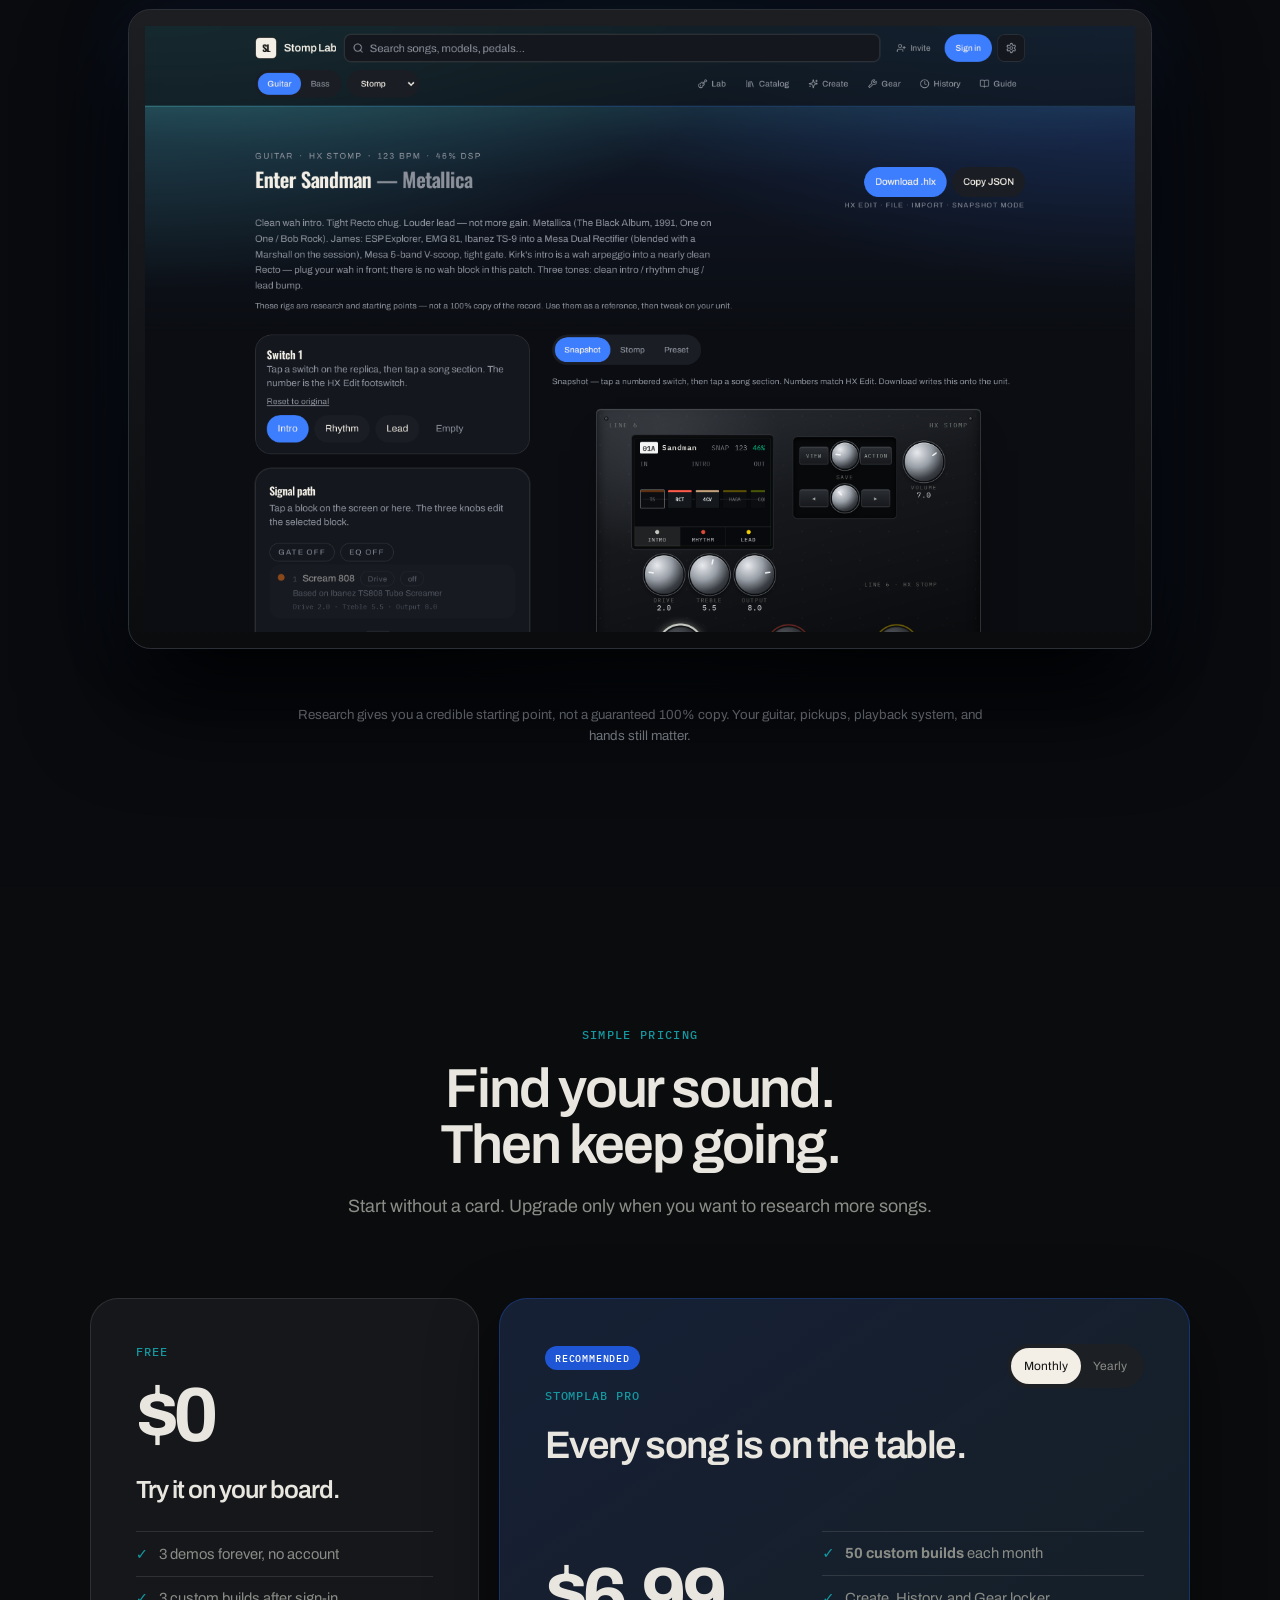
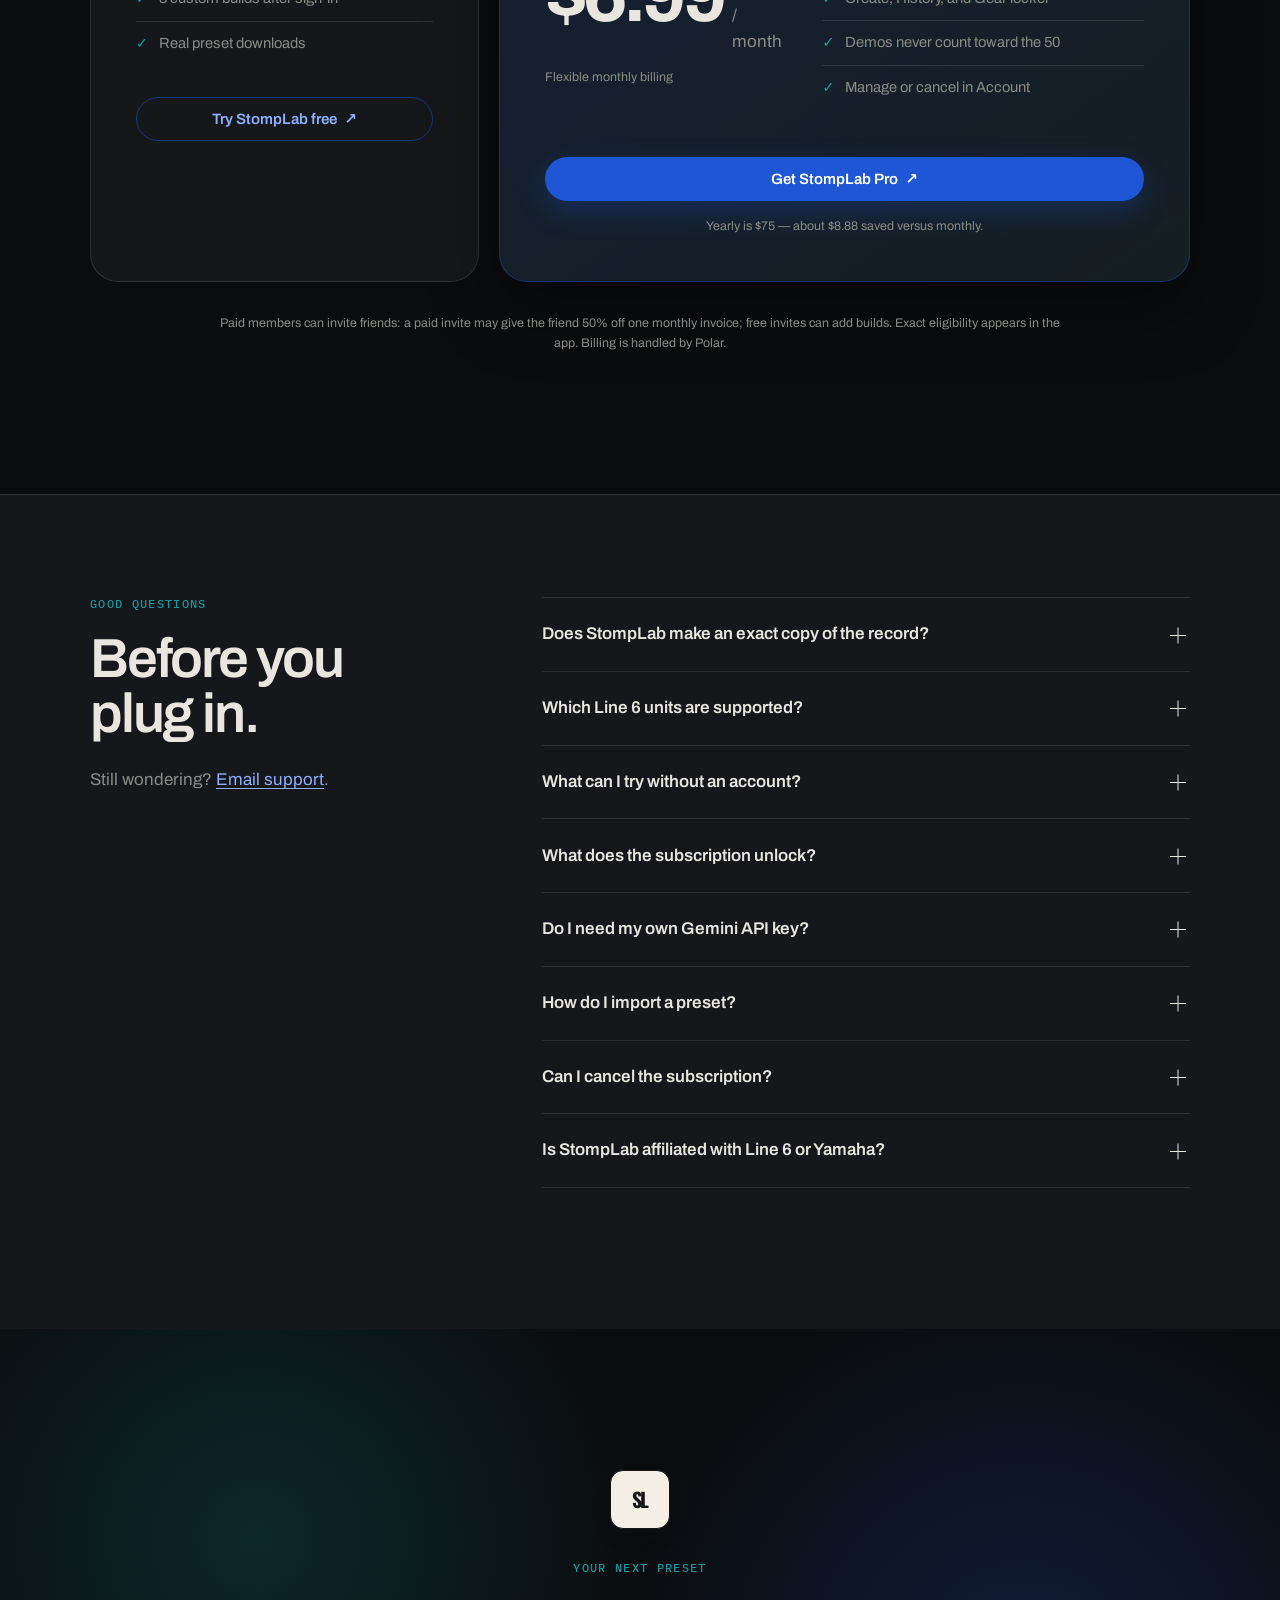
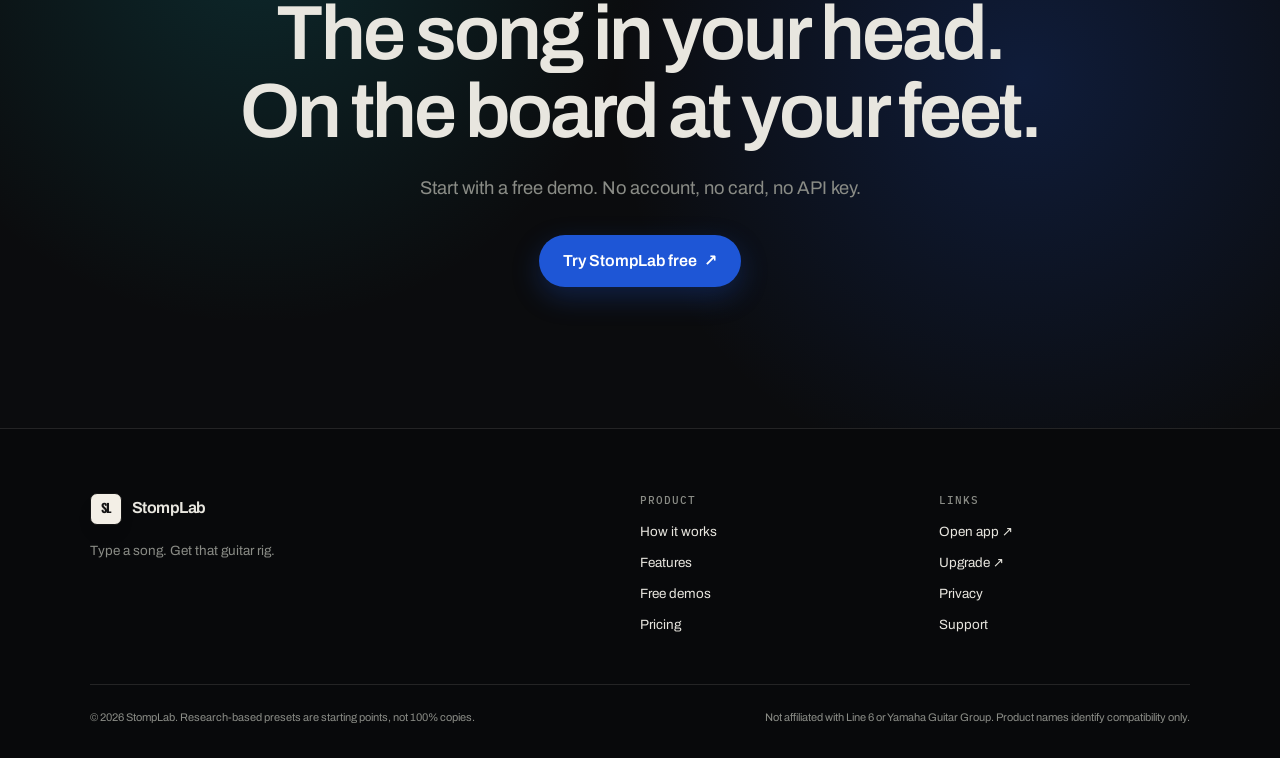
==== commit 89fa8568: "Middle-ground marketing: denser layout, four curated shots. Restore denser bento/hero chrome with on" ====
--- a/index.html
+++ b/index.html
@@ -8,8 +8,8 @@
 <link rel="icon" href="favicon.svg" type="image/svg+xml">
 <link rel="apple-touch-icon" href="assets/apple-touch-icon.png">
 <link rel="canonical" href="https://stomplab-site.vercel.app/">
-<meta property="og:type" content="website"><meta property="og:site_name" content="StompLab"><meta property="og:title" content="Type a song. Get that guitar rig."><meta property="og:description" content="Research the record. Download a Line 6 preset. Three free demos, no account required."><meta property="og:url" content="https://stomplab-site.vercel.app/"><meta property="og:image" content="https://stomplab-site.vercel.app/assets/shot-preset.png">
-<meta name="twitter:card" content="summary_large_image"><meta name="twitter:image" content="https://stomplab-site.vercel.app/assets/shot-preset.png"><meta name="twitter:title" content="StompLab — Type a song. Get that guitar rig."><meta name="twitter:description" content="Research the record. Download a Line 6 preset. Three free demos.">
+<meta property="og:type" content="website"><meta property="og:site_name" content="StompLab"><meta property="og:title" content="Type a song. Get that guitar rig."><meta property="og:description" content="Research the record. Download a Line 6 preset. Three free demos, no account required."><meta property="og:url" content="https://stomplab-site.vercel.app/"><meta property="og:image" content="https://stomplab-site.vercel.app/assets/shot-home-chrome.png">
+<meta name="twitter:card" content="summary_large_image"><meta name="twitter:image" content="https://stomplab-site.vercel.app/assets/shot-home-chrome.png"><meta name="twitter:title" content="StompLab — Type a song. Get that guitar rig."><meta name="twitter:description" content="Research the record. Download a Line 6 preset. Three free demos.">
 <link rel="preconnect" href="https://fonts.googleapis.com"><link rel="preconnect" href="https://fonts.gstatic.com" crossorigin><link href="https://fonts.googleapis.com/css2?family=Archivo:wdth,wght@100,400..800&family=IBM+Plex+Mono:wght@400;500&family=Oswald:wght@500;600;700&display=swap" rel="stylesheet"><link rel="stylesheet" href="styles.css">
 <script type="application/ld+json">{"@context":"https://schema.org","@type":"SoftwareApplication","name":"StompLab","applicationCategory":"MultimediaApplication","operatingSystem":"Web","url":"https://stomplab.app","description":"Research a recorded guitar or bass rig and build a downloadable preset for a supported Line 6 unit.","offers":[{"@type":"Offer","name":"Free","price":"0","priceCurrency":"USD"},{"@type":"Offer","name":"Monthly","price":"6.99","priceCurrency":"USD"},{"@type":"Offer","name":"Yearly","price":"75","priceCurrency":"USD"}]}</script>
 </head>
@@ -29,11 +29,11 @@
 <div class="hero-stage reveal" aria-label="StompLab product preview">
 <div class="browser-chrome">
 <div class="chrome-dots" aria-hidden="true"><i></i><i></i><i></i></div>
-<div class="chrome-title"><span class="sl-sticker mini-sticker" aria-hidden="true">SL</span><span>Enter Sandman — live workspace</span></div>
+<div class="chrome-title"><span class="sl-sticker mini-sticker" aria-hidden="true">SL</span><span>Type a song — stomplab.app</span></div>
 <div class="chrome-pill" aria-hidden="true">stomplab.app</div>
 </div>
-<figure class="hero-shot">
-<img src="assets/shot-preset.png" width="2880" height="1920" alt="StompLab preset workspace — Enter Sandman with live HX Stomp replica, snapshots, and Download .hlx" loading="eager" decoding="async">
+<figure class="hero-shot media-frame media-home">
+<img src="assets/shot-home-chrome.png" width="1440" height="960" alt="StompLab home — Type a song, Get that guitar rig, song and artist fields on dark Lab UI" loading="eager" decoding="async">
 </figure>
 </div>
 </div></section>
@@ -52,25 +52,13 @@
 
 <section class="features-section" id="features" aria-labelledby="features-title"><div class="wide-wrap"><div class="section-intro reveal"><p class="kicker">Inside StompLab</p><h2 id="features-title">Everything between the idea and the footswitch.</h2></div>
 <div class="bento-grid">
-<article class="bento-card bento-stage reveal">
-<p class="card-kicker">Preset builder</p>
-<h3>A whole song, not one frozen tone.</h3>
-<p>Song sections become snapshots. Stomp mode keeps individual effects underfoot. FS1 is top-left, matching the unit and HX Edit.</p>
-<ul class="feature-pills" aria-label="Preset modes">
-<li>Snapshots</li><li>Stomp mode</li><li>FS1 top-left</li>
-</ul>
-</article>
+<article class="bento-card bento-stage reveal"><div class="bento-copy"><p class="card-kicker">Preset builder</p><h3>A whole song, not one frozen tone.</h3><p>Song sections become snapshots. Stomp mode keeps individual effects underfoot. FS1 is top-left, matching the unit and HX Edit.</p><ul class="feature-pills" aria-label="Preset modes"><li>Snapshots</li><li>Stomp mode</li><li>FS1 top-left</li></ul></div><figure class="mini-device media-frame media-device"><img src="assets/shot-device.png" width="688" height="525" alt="Live HX Stomp replica — Sandman snapshots on footswitches" loading="lazy" decoding="async"></figure></article>
 <article class="bento-card bento-units reveal">
 <p class="card-kicker">Your unit</p>
 <h3>The right file for the right box.</h3>
 <div class="unit-list"><span><b>HX Stomp + XL</b><em>battle-tested .hlx</em></span><span><b>Helix Floor + LT</b><em>selectable .hlx</em></span><span><b>HX Effects</b><em>no amp / cab</em></span><span><b>POD Go</b><em>real .pgp</em></span></div>
 </article>
-<article class="bento-card bento-gear reveal">
-<div class="icon-box icon-gear" aria-hidden="true">⚙</div>
-<p class="card-kicker">Gear locker</p>
-<h3>Start with what you own.</h3>
-<p>Save guitars and amps. Browse 2,100+ common models in Catalog or use Find equivalent to translate familiar gear into Line 6 language.</p>
-</article>
+<article class="bento-card bento-gear reveal"><figure class="gear-shot media-frame media-ui"><img src="assets/shot-catalog.png" width="1120" height="779" alt="StompLab Catalog — Line 6 models filtered by unit and category" loading="lazy" decoding="async"></figure><div><p class="card-kicker">Gear locker</p><h3>Start with what you own.</h3><p>Save guitars and amps. Browse 2,100+ common models in Catalog or use Find equivalent to translate familiar gear into Line 6 language.</p></div></article>
 <article class="bento-card bento-create reveal">
 <div class="icon-box" aria-hidden="true"><img src="assets/sparkles.svg" alt="" width="22" height="22"></div>
 <p class="card-kicker">Create</p>
@@ -96,8 +84,8 @@
 </div></div></section>
 
 <section class="cinema-stage" aria-labelledby="stage-title"><div class="stage-glow" aria-hidden="true"></div><div class="wrap stage-inner"><div class="stage-copy reveal"><p class="kicker kicker-light">On the floor</p><h2 id="stage-title">A research result<br>you can step on.</h2><p>Not a paragraph of gear trivia. A playable starting point, laid out for the song and exported for your unit.</p><a class="button button-light button-large" href="https://stomplab.app">Try StompLab free <span aria-hidden="true">↗</span></a></div>
-<figure class="floor-device reveal">
-<img src="assets/shot-device.png" width="1376" height="1050" alt="Live HX Stomp replica from StompLab — Sandman preset with LCD path, knobs, and glowing footswitches" loading="lazy" decoding="async">
+<figure class="floor-device media-frame media-cinema reveal">
+<img src="assets/shot-preset.png" width="1440" height="960" alt="StompLab preset workspace — Enter Sandman on the live HX Stomp replica with snapshots and Download .hlx" loading="lazy" decoding="async">
 </figure>
 <p class="stage-note reveal">Research gives you a credible starting point, not a guaranteed 100% copy. Your guitar, pickups, playback system, and hands still matter.</p></div></section>
 
--- a/styles.css
+++ b/styles.css
@@ -102,6 +102,20 @@
   #07090c;aspect-ratio:16 / 10.5;overflow:hidden}
 .hero-shot img{width:100%;height:100%;object-fit:cover;object-position:top center;display:block}
 
+/* Media frames — no squish */
+.media-frame{margin:0;border-radius:1rem;overflow:hidden;border:1px solid #2c3036;background:#07090c;box-shadow:inset 0 1px 0 rgba(255,255,255,.04),0 18px 40px rgba(0,0,0,.35);position:relative}
+.media-frame img{width:100%;height:100%;display:block;object-fit:cover;object-position:top center;max-width:none}
+.media-home{aspect-ratio:16 / 10.5}
+.media-home img{object-position:top center}
+.media-device{aspect-ratio:4 / 3;background:#050607}
+.media-device img{object-fit:contain;object-position:center;padding:clamp(.4rem,1.2vw,.85rem);background:
+  radial-gradient(circle at 50% 40%,rgba(30,86,214,.12),transparent 55%),
+  #050607}
+.media-ui{aspect-ratio:5 / 4}
+.media-ui img{object-position:top center}
+.media-cinema{aspect-ratio:16 / 10;max-width:64rem;margin-inline:auto;border-radius:1.4rem;padding:0;border:1px solid #2c3036}
+.media-cinema img{object-fit:cover;object-position:center top;padding:0;border-radius:0}
+
 /* facts */
 .fact-strip{padding:3.5rem 0;border-top:1px solid var(--line);border-bottom:1px solid var(--line);background:var(--card)}
 .facts{display:grid;grid-template-columns:repeat(4,1fr);gap:1rem}
@@ -133,33 +147,40 @@
 .chain-progress{height:3px;background:rgba(255,255,255,.08);margin:1.25rem .5rem 0;border-radius:2px;overflow:hidden}
 .chain-progress i{display:block;width:calc(var(--story-progress,0)*100%);height:100%;background:linear-gradient(90deg,var(--pop),var(--primary));transition:width .05s linear}
 
-/* bento — typography + icons, no screenshot dump */
+/* bento — denser grid, curated shots on stage + gear only */
 .features-section{padding:var(--section) 0;background:var(--bg)}
 .bento-grid{display:grid;grid-template-columns:repeat(12,1fr);gap:1.25rem}
-.bento-card{background:var(--card);border:1px solid var(--line);border-radius:1.75rem;padding:clamp(1.75rem,3.2vw,2.85rem);overflow:hidden;min-height:18rem;box-shadow:0 6px 30px rgba(0,0,0,.2);transition:transform .28s var(--ease),box-shadow .28s,border-color .28s;display:flex;flex-direction:column}
+.bento-card{background:var(--card);border:1px solid var(--line);border-radius:1.75rem;padding:clamp(1.6rem,3vw,2.7rem);overflow:hidden;min-height:20rem;box-shadow:0 6px 30px rgba(0,0,0,.2);transition:transform .28s var(--ease),box-shadow .28s,border-color .28s}
 .bento-card:hover{transform:translateY(-2px);box-shadow:var(--shadow);border-color:var(--line-strong)}
 .bento-card .card-kicker{color:var(--pop);margin-bottom:1rem}
-.bento-card h3{margin:0 0 1rem;max-width:18ch}
-.bento-card>p:not(.card-kicker){color:var(--muted);max-width:34rem;margin:0;flex:1}
-.bento-stage{grid-column:span 7;background:linear-gradient(160deg,#10141c 0%,#0d1015 60%,#0a0c10 100%);color:white;min-height:22rem;justify-content:space-between}
+.bento-card h3{margin:0 0 1rem}
+.bento-card p:last-child{color:var(--muted);max-width:35rem}
+.bento-stage{grid-column:span 7;background:#0d1015;color:white;min-height:33rem;display:grid;grid-template-columns:1fr .95fr;gap:1.5rem;align-items:center}
 .bento-stage .card-kicker{color:#7ee9f0}
-.bento-stage>p:not(.card-kicker){color:#aeb4bd}
-.feature-pills{list-style:none;display:flex;flex-wrap:wrap;gap:.55rem;padding:0;margin:2rem 0 0}
+.bento-stage .bento-copy p:not(.card-kicker){color:#aeb4bd}
+.bento-stage .bento-copy h3{max-width:16ch}
+.feature-pills{list-style:none;display:flex;flex-wrap:wrap;gap:.55rem;padding:0;margin:1.5rem 0 0}
 .feature-pills li{font:500 .68rem var(--mono);letter-spacing:.06em;text-transform:uppercase;color:#c9d4e8;background:rgba(122,162,255,.1);border:1px solid rgba(122,162,255,.22);padding:.45rem .7rem;border-radius:999px}
-.bento-units{grid-column:span 5;background:linear-gradient(150deg,rgba(30,86,214,.16),rgba(20,152,160,.08)),var(--card);min-height:22rem}
+.mini-device{box-shadow:0 25px 40px rgba(0,0,0,.4);min-height:14rem}
+.mini-device.media-device{aspect-ratio:4 / 3}
+.bento-units{grid-column:span 5;background:linear-gradient(150deg,rgba(30,86,214,.16),rgba(20,152,160,.08)),var(--card);min-height:33rem;display:flex;flex-direction:column}
 .unit-list{display:grid;margin-top:auto;padding-top:2rem}
 .unit-list span{display:flex;justify-content:space-between;align-items:center;gap:1rem;padding:1rem 0;border-top:1px solid var(--line)}
 .unit-list b{font-size:.9rem}
 .unit-list em{font:400 .63rem var(--mono);color:var(--muted);font-style:normal}
-.bento-gear{grid-column:span 4;min-height:20rem}
-.bento-create{grid-column:span 4;min-height:20rem}
-.bento-simple{grid-column:span 4}
-.bento-gateway{grid-column:span 4;min-height:16rem}
+.bento-gear{grid-column:span 6;display:grid;grid-template-columns:.9fr 1fr;align-items:center;gap:1.5rem;min-height:22rem}
+.gear-shot{min-height:14rem}
+.gear-shot.media-ui{aspect-ratio:5 / 4;background:#07090c;border-color:#2c3036}
+.gear-shot.media-ui img{object-fit:cover;object-position:center top}
+.bento-create{grid-column:span 6;min-height:22rem;display:flex;flex-direction:column}
+.bento-create>p:not(.card-kicker){flex:1}
+.bento-simple{grid-column:span 6}
+.bento-gateway{grid-column:span 6;min-height:14rem}
 .icon-box{width:3rem;height:3rem;border-radius:.9rem;display:grid;place-items:center;background:var(--primary);color:white;font-size:1.35rem;margin-bottom:1.6rem;flex-shrink:0}
 .icon-box img{width:1.35rem;height:1.35rem;filter:brightness(0) invert(1)}
 .icon-gateway{background:var(--pop)}
 .icon-gear{background:#2a3140;font-size:1.2rem}
-.bento-wide{grid-column:span 8;background:var(--primary);color:#fff;display:flex;flex-direction:row;justify-content:space-between;align-items:end;gap:2rem;min-height:16rem}
+.bento-wide{grid-column:span 6;background:var(--primary);color:#fff;display:flex;justify-content:space-between;align-items:end;gap:2rem;min-height:14rem}
 .bento-wide .card-kicker{color:#b9f8ff}
 .bento-wide p:last-child{color:rgba(255,255,255,.75)}
 .text-link{white-space:nowrap;font-weight:600;color:inherit;text-decoration:none}
@@ -195,7 +216,7 @@
 .rings i:nth-child(2){width:8rem;height:8rem}
 .rings i:nth-child(3){width:4rem;height:4rem;background:rgba(243,239,230,.4)}
 
-/* cinema — one large device, breathing room */
+/* cinema — large Enter Sandman workspace */
 .cinema-stage{position:relative;background:var(--stage);color:#f4f7fb;padding:var(--section) 0;overflow:hidden}
 .stage-glow{position:absolute;width:70rem;height:45rem;left:50%;top:55%;transform:translate(-50%,-35%);background:radial-gradient(ellipse,rgba(30,86,214,.32),rgba(20,152,160,.12) 40%,transparent 70%);pointer-events:none}
 .stage-inner{position:relative}
@@ -203,10 +224,9 @@
 .kicker-light{color:#6ceaf1}
 .stage-copy h2{font-size:var(--display);margin:0}
 .stage-copy>p:not(.kicker){max-width:38rem;color:#aeb4bd;margin:1.5rem auto 2rem;font-size:1.18rem}
-.floor-device{margin:clamp(3.5rem,7vw,6rem) auto 0;max-width:52rem;aspect-ratio:4 / 3;display:grid;place-items:center;padding:clamp(1.5rem,4vw,3.25rem);border-radius:1.6rem;border:1px solid rgba(122,162,255,.16);background:
-  radial-gradient(circle at 50% 42%,rgba(30,86,214,.18),transparent 55%),
-  linear-gradient(180deg,#12151c,#07090c);box-shadow:0 50px 120px rgba(0,0,0,.75),0 0 100px rgba(30,86,214,.18),inset 0 1px 0 rgba(255,255,255,.04)}
-.floor-device img{width:100%;height:100%;max-height:100%;object-fit:contain;object-position:center;display:block;filter:drop-shadow(0 28px 50px rgba(0,0,0,.55))}
+.floor-device{max-width:64rem;margin:5rem auto 2.5rem;box-shadow:0 50px 100px #000,0 0 80px rgba(30,86,214,.13)}
+.floor-device.media-cinema{background:linear-gradient(180deg,#1c1e22,#0b0c0e);padding:clamp(.55rem,1.4vw,1rem);border-radius:1.4rem}
+.floor-device.media-cinema img{object-fit:cover;object-position:center top;padding:0;filter:none}
 .stage-note{text-align:center;max-width:44rem;margin:3.5rem auto 0;color:#8c929c;font-size:.83rem}
 
 /* pricing */
@@ -283,10 +303,11 @@
   .chain-layout{grid-template-columns:1fr}
   .chain-steps{grid-template-columns:1fr 1fr}
   .chain-frame{transform:none}
-  .bento-stage,.bento-units,.bento-gear,.bento-create,.bento-gateway,.bento-wide,.bento-simple{grid-column:span 12}
-  .hero-shot{aspect-ratio:16 / 11}
+  .bento-stage,.bento-units,.bento-gear,.bento-wide,.bento-create,.bento-gateway,.bento-simple{grid-column:span 12}
+  .bento-stage,.bento-gear{grid-template-columns:1fr}
+  .hero-shot,.media-home{aspect-ratio:16 / 11}
   .chrome-pill{display:none}
-  .floor-device{max-width:100%;aspect-ratio:5 / 4;padding:clamp(1rem,3vw,2rem)}
+  .floor-device.media-cinema{max-width:100%}
   .demo-gallery{grid-template-columns:1fr;overflow-x:auto;grid-auto-flow:column;grid-auto-columns:min(78vw,30rem);scroll-snap-type:x mandatory;padding-bottom:1rem}
   .demo-tile{scroll-snap-align:center;min-height:34rem}
   .pricing-shell{grid-template-columns:1fr}
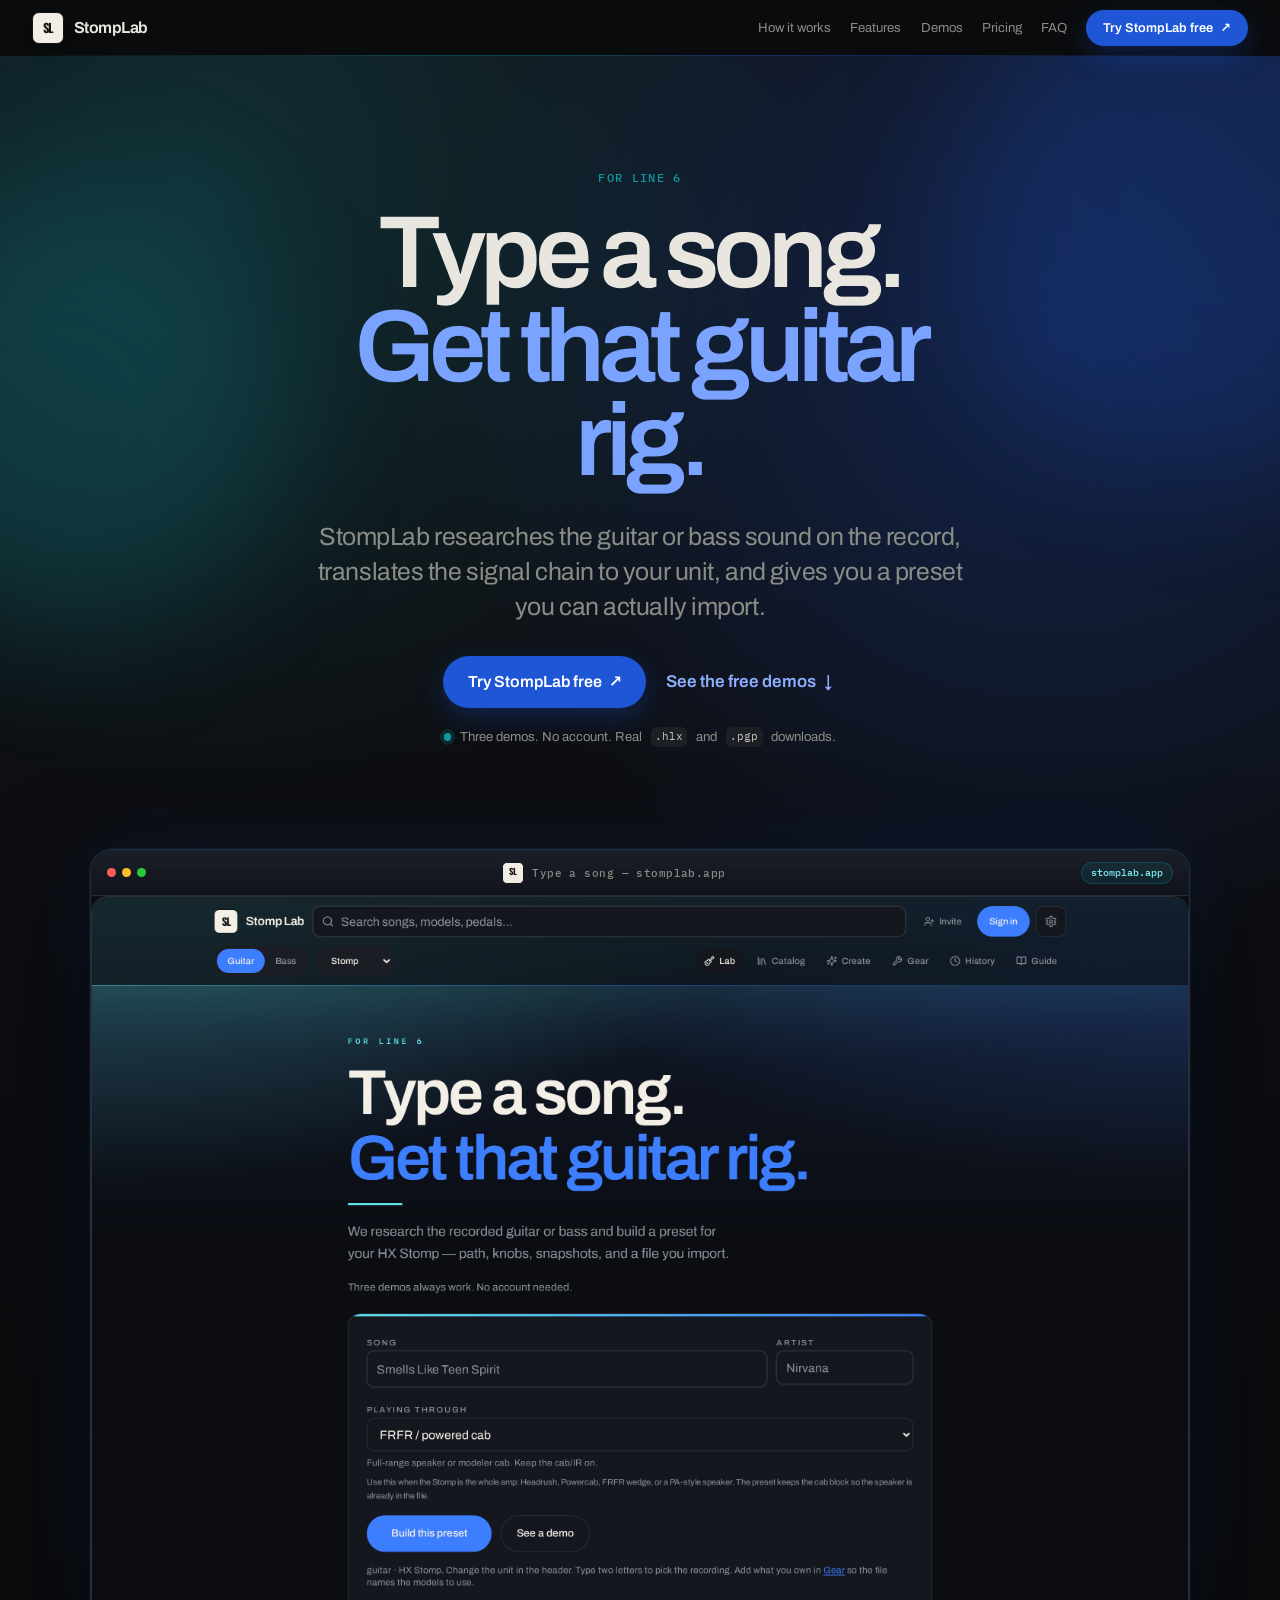
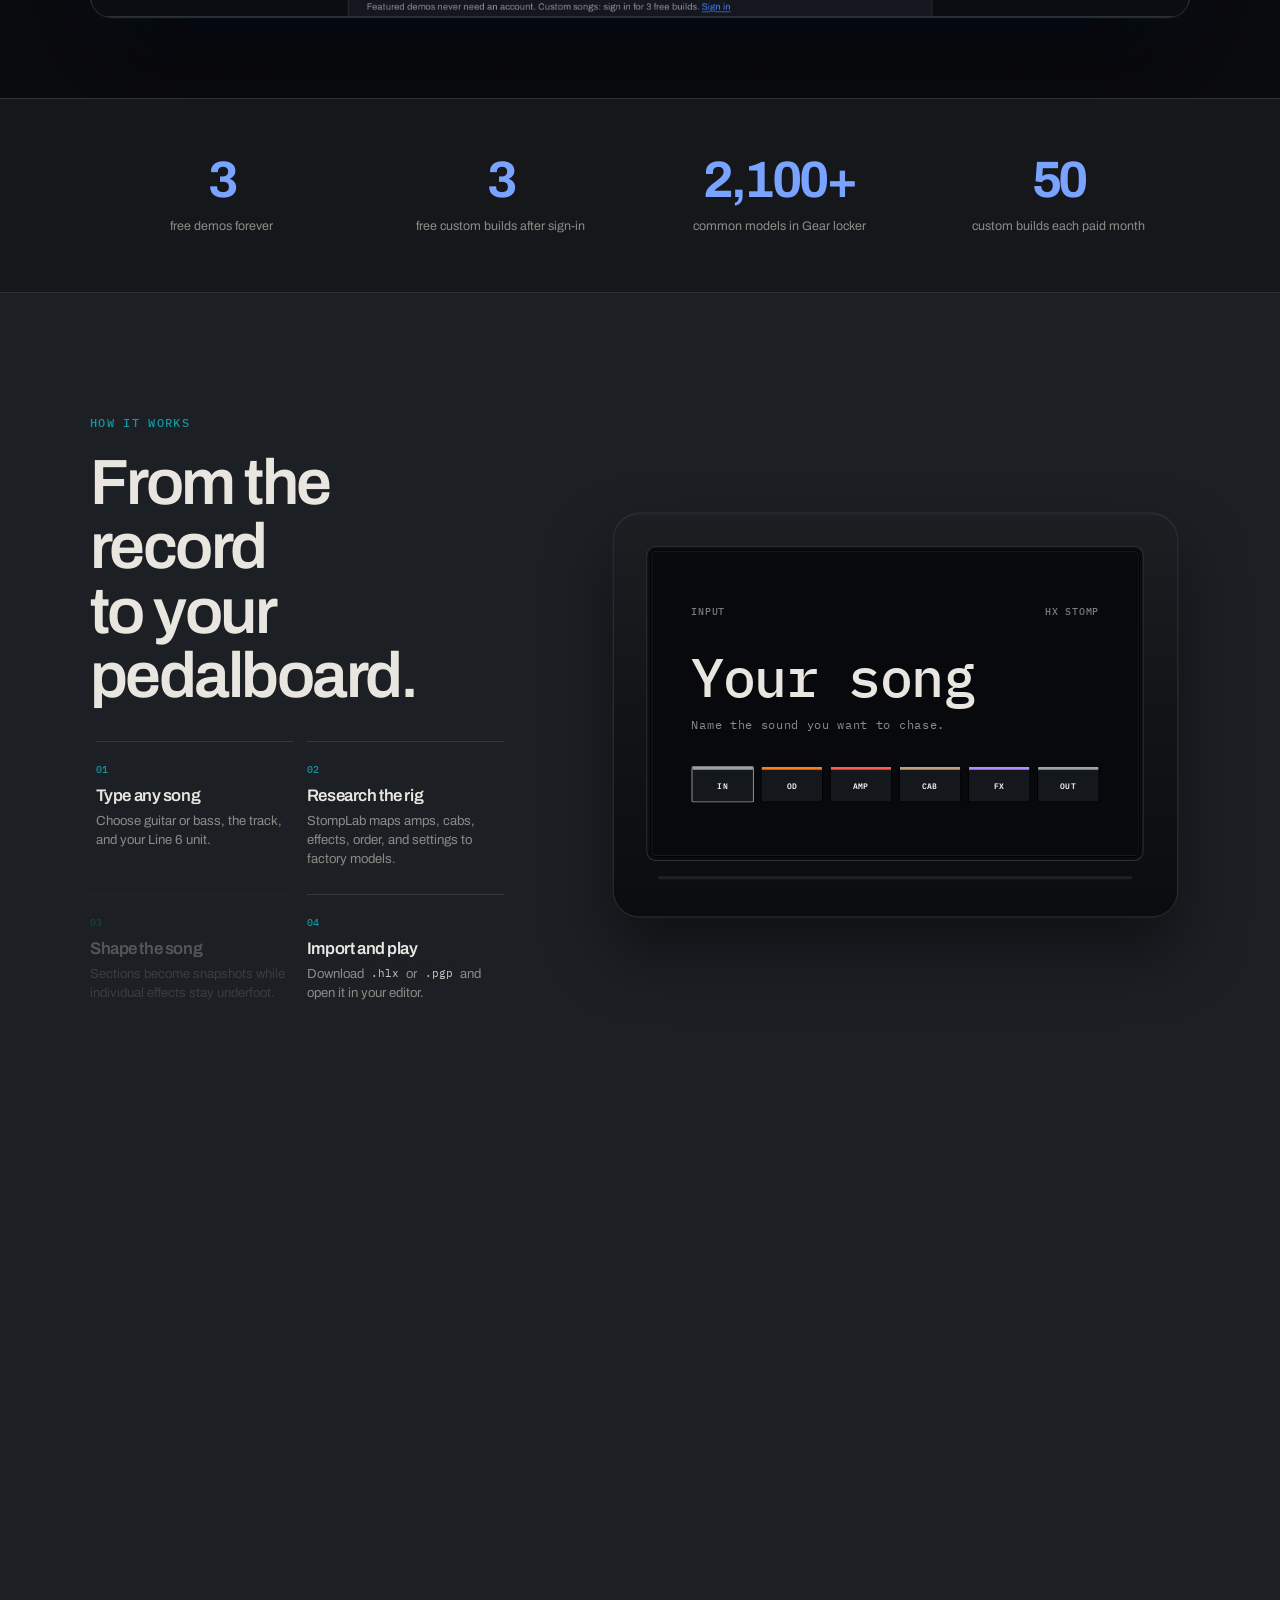
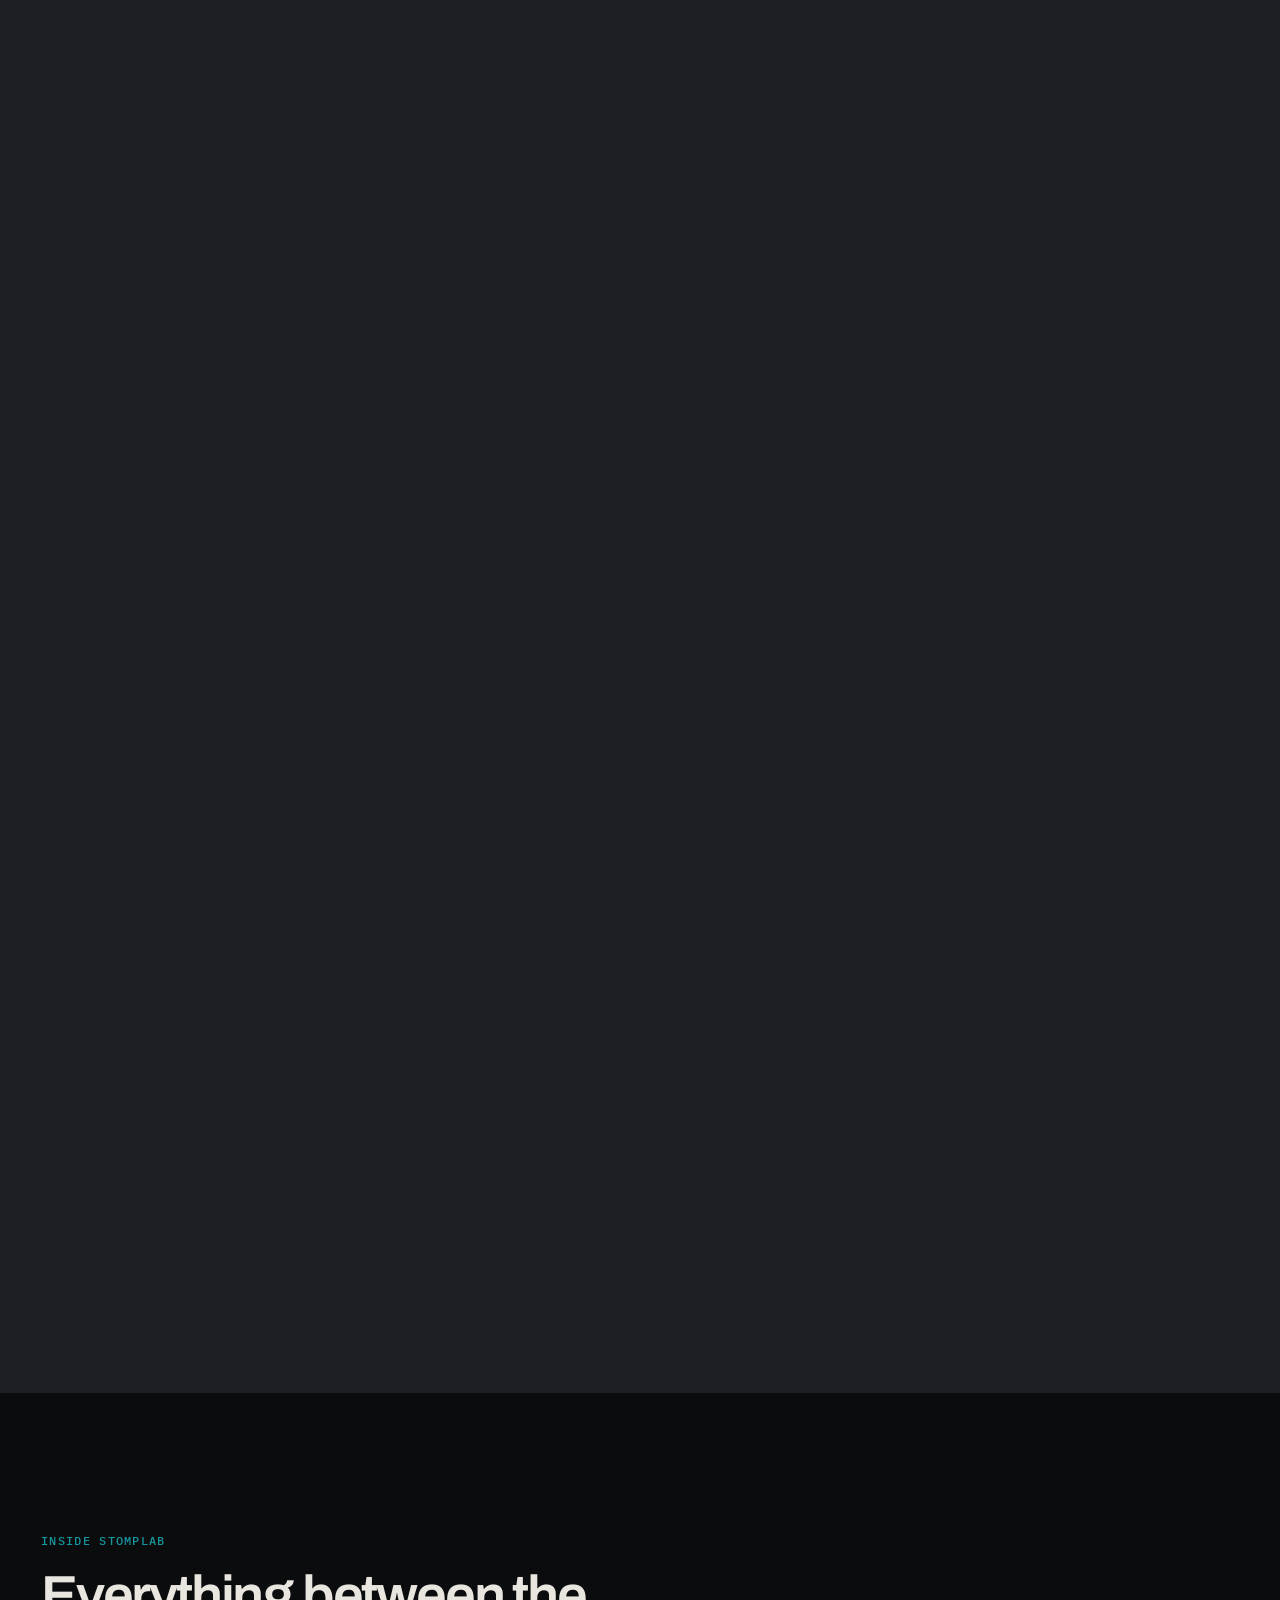
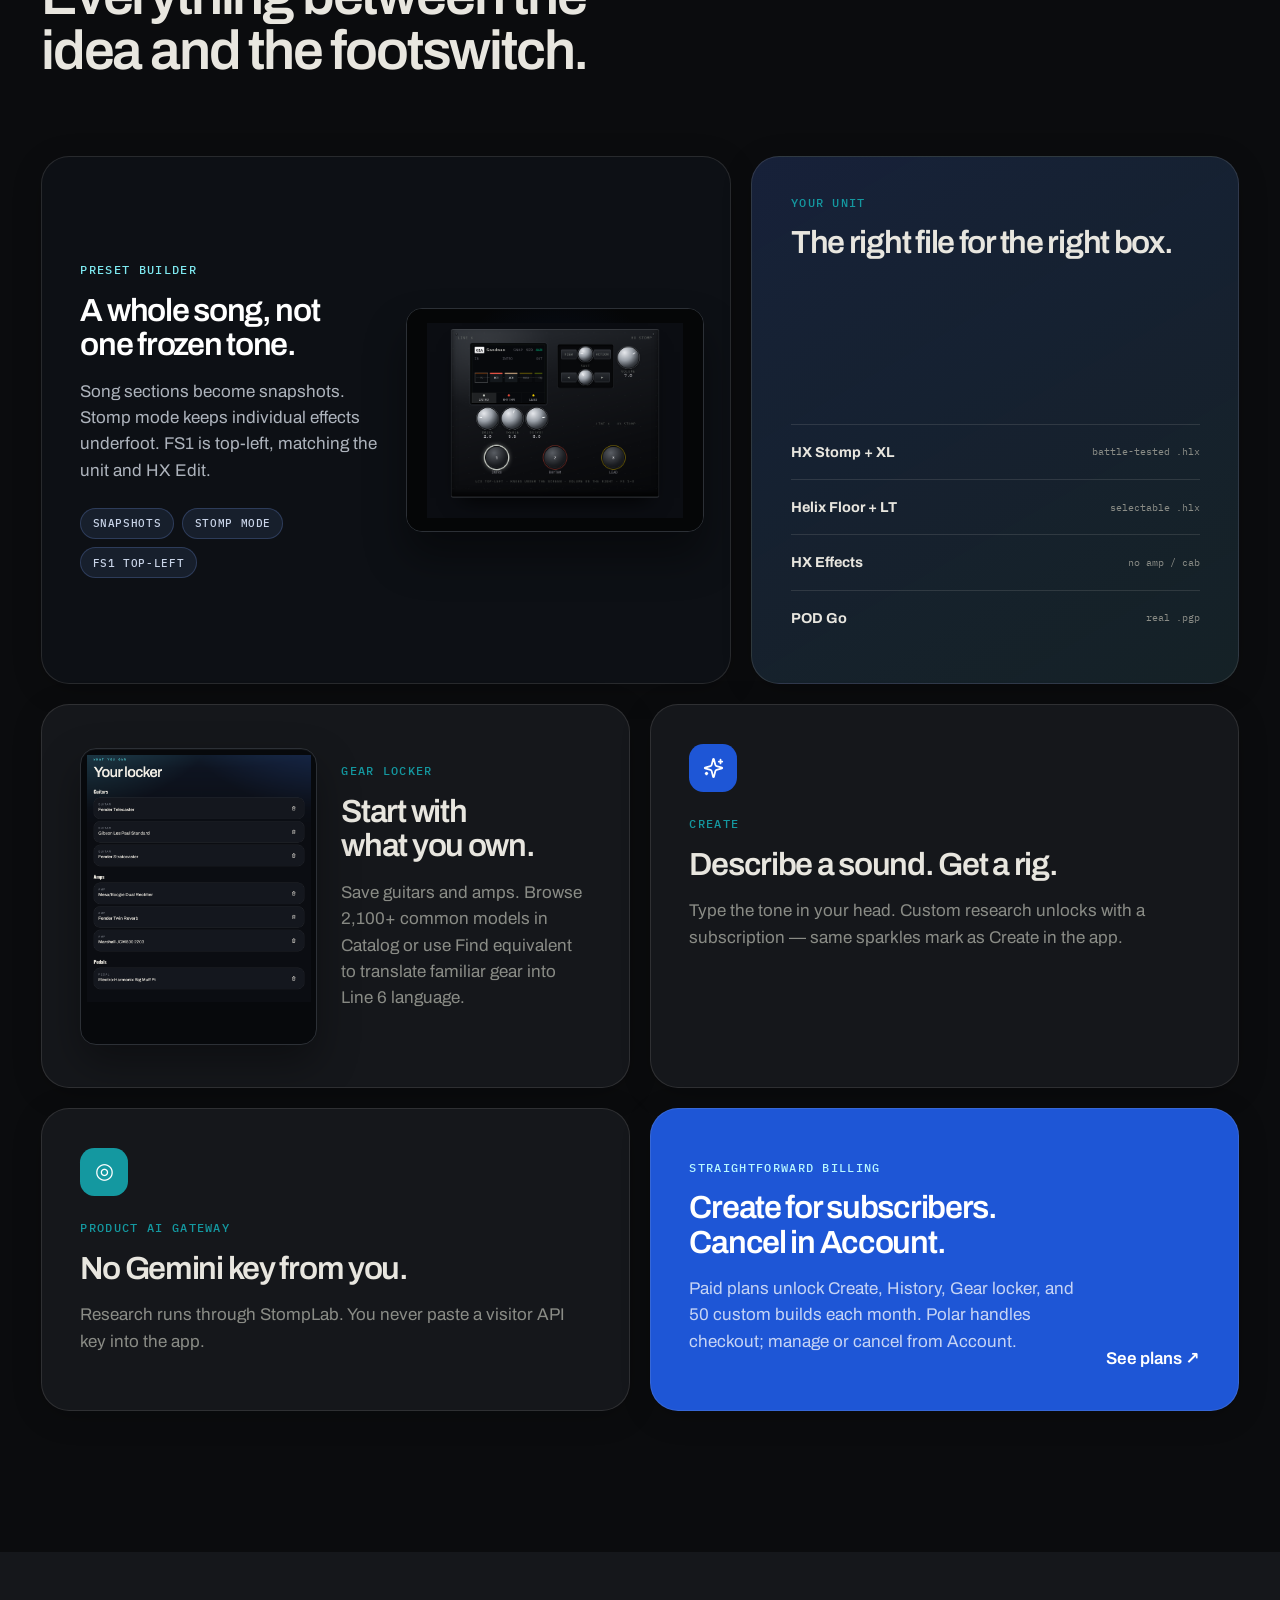
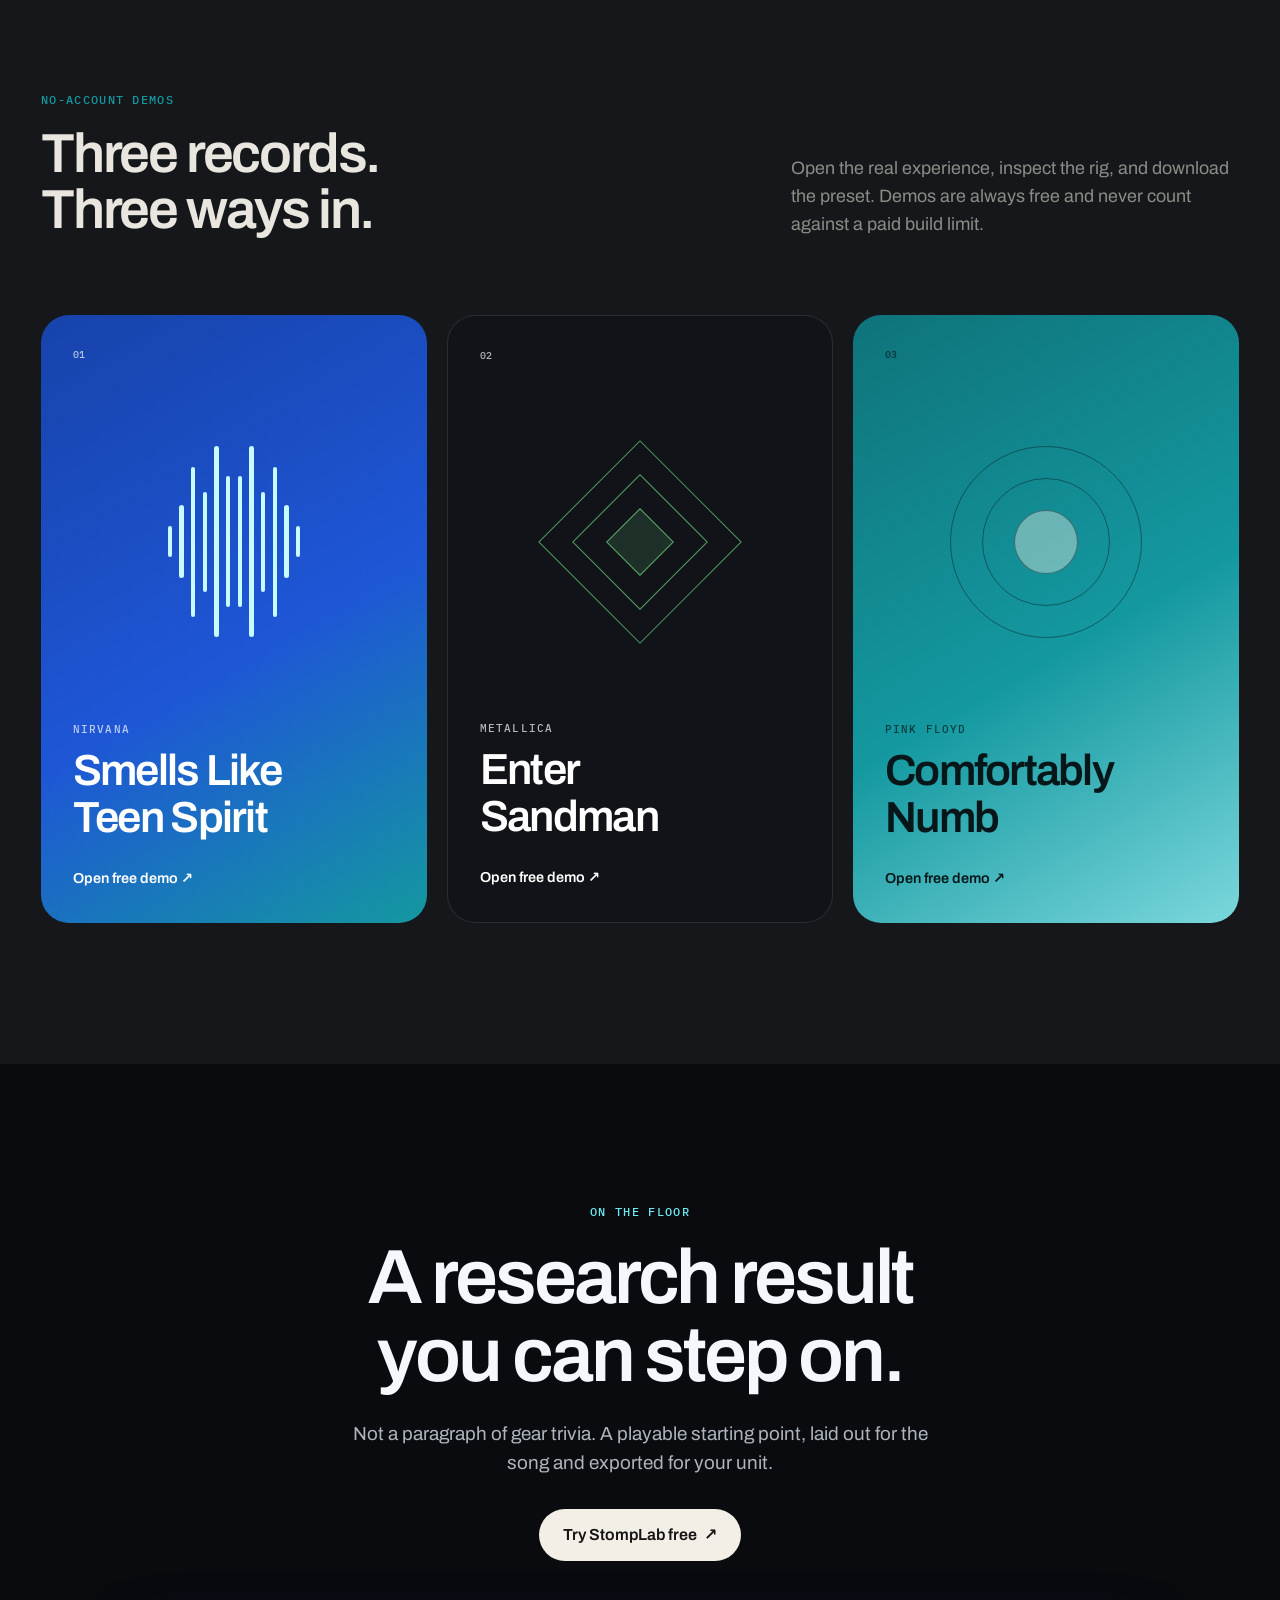
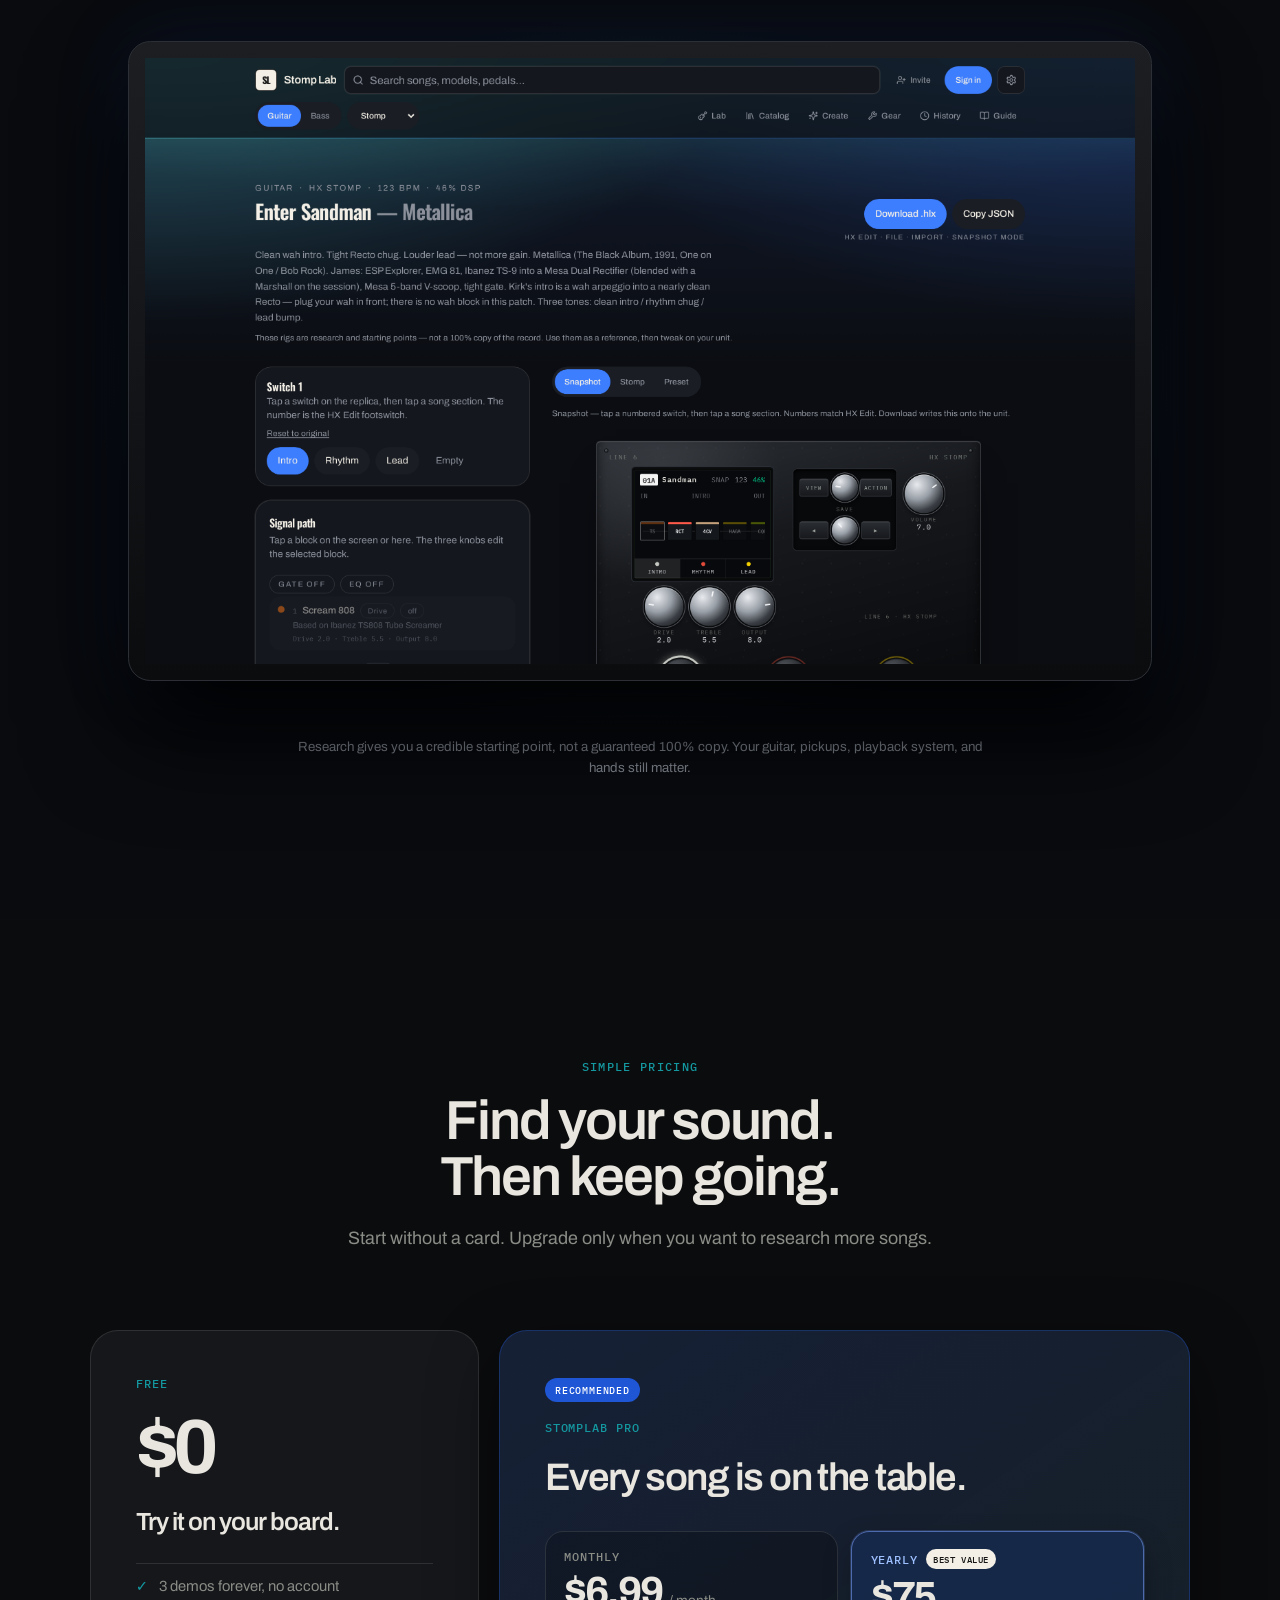
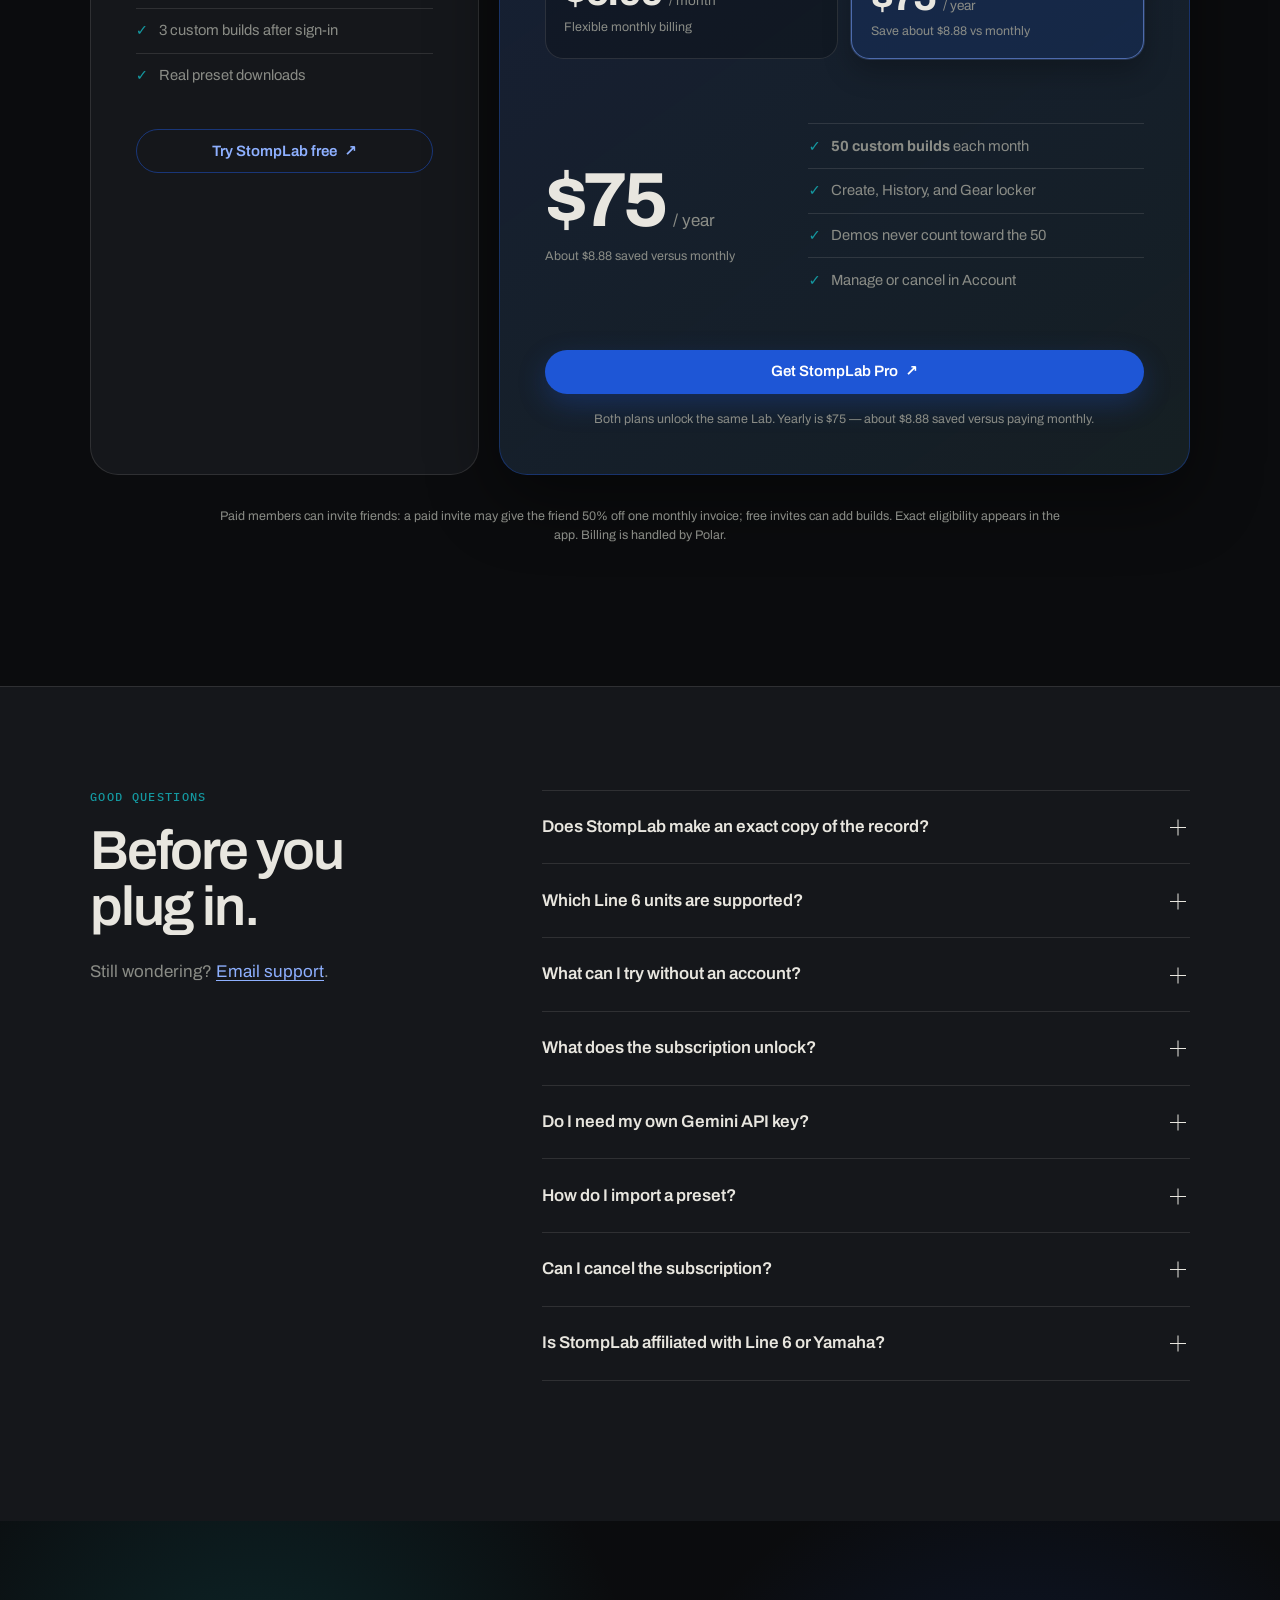
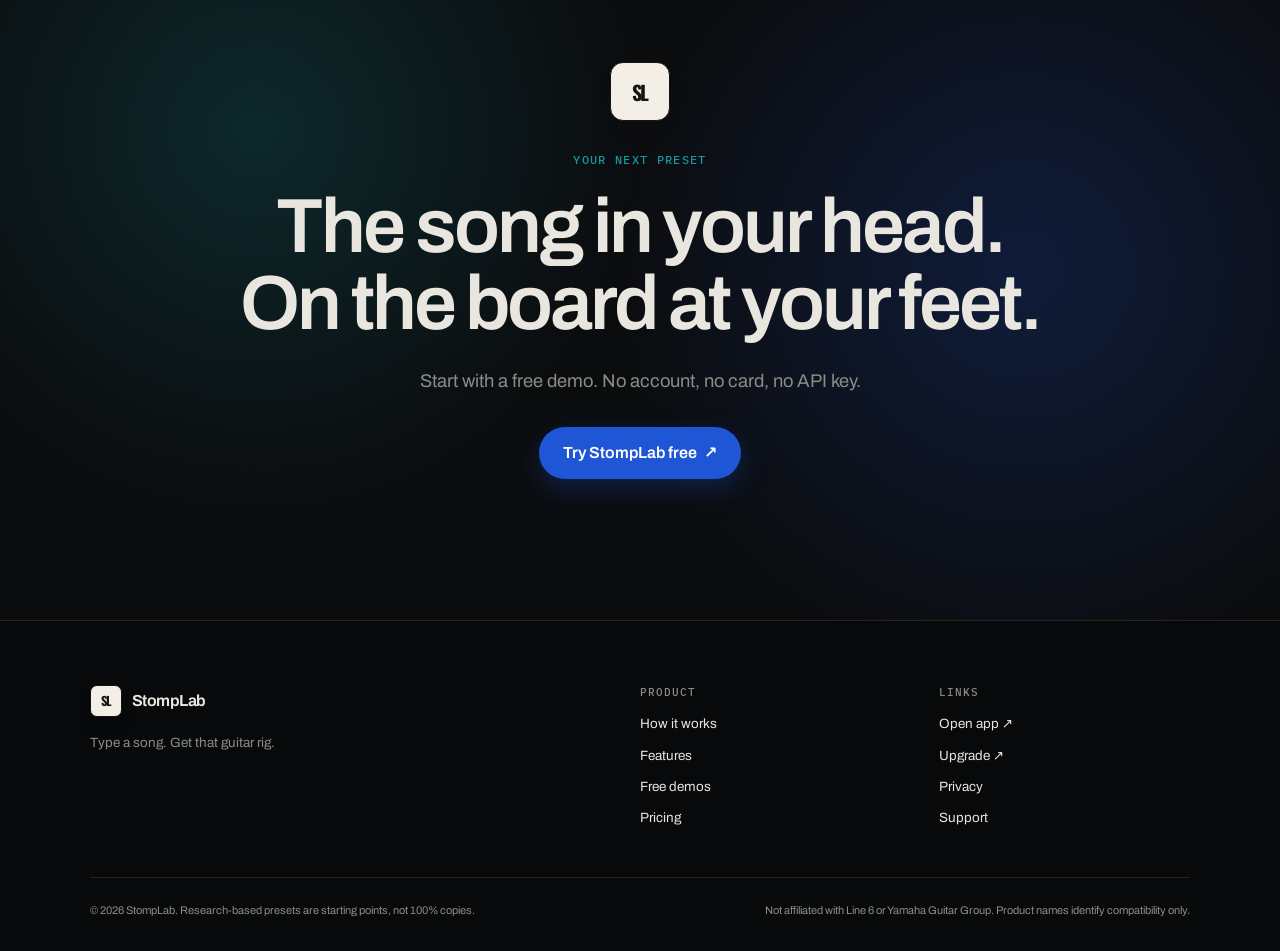
==== commit 7cf01359: "Fix Gear locker shot and make yearly pricing obvious. Replace the Catalog crop on the gear bento wit" ====
--- a/index.html
+++ b/index.html
@@ -58,7 +58,7 @@
 <h3>The right file for the right box.</h3>
 <div class="unit-list"><span><b>HX Stomp + XL</b><em>battle-tested .hlx</em></span><span><b>Helix Floor + LT</b><em>selectable .hlx</em></span><span><b>HX Effects</b><em>no amp / cab</em></span><span><b>POD Go</b><em>real .pgp</em></span></div>
 </article>
-<article class="bento-card bento-gear reveal"><figure class="gear-shot media-frame media-ui"><img src="assets/shot-catalog.png" width="1120" height="779" alt="StompLab Catalog — Line 6 models filtered by unit and category" loading="lazy" decoding="async"></figure><div><p class="card-kicker">Gear locker</p><h3>Start with what you own.</h3><p>Save guitars and amps. Browse 2,100+ common models in Catalog or use Find equivalent to translate familiar gear into Line 6 language.</p></div></article>
+<article class="bento-card bento-gear reveal"><figure class="gear-shot media-frame media-ui"><img src="assets/shot-gear.png" width="1632" height="1800" alt="StompLab Gear locker — saved guitars, amps, and pedals in Your locker on dark Lab UI" loading="lazy" decoding="async"></figure><div><p class="card-kicker">Gear locker</p><h3>Start with what you own.</h3><p>Save guitars and amps. Browse 2,100+ common models in Catalog or use Find equivalent to translate familiar gear into Line 6 language.</p></div></article>
 <article class="bento-card bento-create reveal">
 <div class="icon-box" aria-hidden="true"><img src="assets/sparkles.svg" alt="" width="22" height="22"></div>
 <p class="card-kicker">Create</p>
@@ -91,8 +91,20 @@
 
 <section class="pricing-section" id="pricing" aria-labelledby="pricing-title"><div class="wrap"><div class="section-intro centered reveal"><p class="kicker">Simple pricing</p><h2 id="pricing-title">Find your sound.<br>Then keep going.</h2><p>Start without a card. Upgrade only when you want to research more songs.</p></div>
 <div class="pricing-shell"><article class="free-summary reveal"><p class="plan-name">Free</p><p class="price"><strong>$0</strong></p><h3>Try it on your board.</h3><ul><li>3 demos forever, no account</li><li>3 custom builds after sign-in</li><li>Real preset downloads</li></ul><a class="button button-outline button-block" href="https://stomplab.app">Try StompLab free <span>↗</span></a></article>
-<article class="pro-card reveal"><div class="pro-heading"><div><span class="best-value">Recommended</span><p class="plan-name">StompLab Pro</p><h3>Every song is on the table.</h3></div><div class="billing-toggle" role="group" aria-label="Billing period"><button class="is-active" data-price="monthly" type="button">Monthly</button><button data-price="yearly" type="button">Yearly</button></div></div>
-<div class="pro-body"><div class="pro-price"><p class="price"><strong id="price-value">$6.99</strong><span id="price-period">/ month</span></p><p id="price-note">Flexible monthly billing</p></div><ul><li><strong>50 custom builds</strong> each month</li><li>Create, History, and Gear locker</li><li>Demos never count toward the 50</li><li>Manage or cancel in Account</li></ul></div><a class="button button-primary button-block" href="https://stomplab.app/upgrade">Get StompLab Pro <span>↗</span></a><p class="annual-note">Yearly is $75 — about $8.88 saved versus monthly.</p></article></div>
+<article class="pro-card reveal"><div class="pro-heading"><div><span class="best-value">Recommended</span><p class="plan-name">StompLab Pro</p><h3>Every song is on the table.</h3></div></div>
+<div class="billing-options" role="radiogroup" aria-label="Billing period">
+<button class="billing-option" data-price="monthly" type="button" aria-checked="false">
+<span class="billing-option-label">Monthly</span>
+<span class="billing-option-price"><strong>$6.99</strong><span>/ month</span></span>
+<span class="billing-option-note">Flexible monthly billing</span>
+</button>
+<button class="billing-option is-active" data-price="yearly" type="button" aria-checked="true">
+<span class="billing-option-label">Yearly <em>Best value</em></span>
+<span class="billing-option-price"><strong>$75</strong><span>/ year</span></span>
+<span class="billing-option-note">Save about $8.88 vs monthly</span>
+</button>
+</div>
+<div class="pro-body"><div class="pro-price"><p class="price"><strong id="price-value">$75</strong><span id="price-period">/ year</span></p><p id="price-note">About $8.88 saved versus monthly</p></div><ul><li><strong>50 custom builds</strong> each month</li><li>Create, History, and Gear locker</li><li>Demos never count toward the 50</li><li>Manage or cancel in Account</li></ul></div><a class="button button-primary button-block" href="https://stomplab.app/upgrade">Get StompLab Pro <span>↗</span></a><p class="annual-note">Both plans unlock the same Lab. Yearly is $75 — about $8.88 saved versus paying monthly.</p></article></div>
 <p class="pricing-note reveal">Paid members can invite friends: a paid invite may give the friend 50% off one monthly invoice; free invites can add builds. Exact eligibility appears in the app. Billing is handled by Polar.</p></div></section>
 
 <section class="faq-section" id="faq" aria-labelledby="faq-title"><div class="wrap faq-layout"><div class="faq-heading reveal"><p class="kicker">Good questions</p><h2 id="faq-title">Before you plug in.</h2><p>Still wondering? <a href="mailto:stomplab1@gmail.com">Email support</a>.</p></div><div class="faq-list reveal">
--- a/styles.css
+++ b/styles.css
@@ -111,8 +111,8 @@
 .media-device img{object-fit:contain;object-position:center;padding:clamp(.4rem,1.2vw,.85rem);background:
   radial-gradient(circle at 50% 40%,rgba(30,86,214,.12),transparent 55%),
   #050607}
-.media-ui{aspect-ratio:5 / 4}
-.media-ui img{object-position:top center}
+.media-ui{aspect-ratio:4 / 5}
+.media-ui img{object-fit:contain;object-position:top center}
 .media-cinema{aspect-ratio:16 / 10;max-width:64rem;margin-inline:auto;border-radius:1.4rem;padding:0;border:1px solid #2c3036}
 .media-cinema img{object-fit:cover;object-position:center top;padding:0;border-radius:0}
 
@@ -168,10 +168,10 @@
 .unit-list span{display:flex;justify-content:space-between;align-items:center;gap:1rem;padding:1rem 0;border-top:1px solid var(--line)}
 .unit-list b{font-size:.9rem}
 .unit-list em{font:400 .63rem var(--mono);color:var(--muted);font-style:normal}
-.bento-gear{grid-column:span 6;display:grid;grid-template-columns:.9fr 1fr;align-items:center;gap:1.5rem;min-height:22rem}
-.gear-shot{min-height:14rem}
-.gear-shot.media-ui{aspect-ratio:5 / 4;background:#07090c;border-color:#2c3036}
-.gear-shot.media-ui img{object-fit:cover;object-position:center top}
+.bento-gear{grid-column:span 6;display:grid;grid-template-columns:.95fr 1fr;align-items:center;gap:1.5rem;min-height:24rem}
+.gear-shot{min-height:16rem}
+.gear-shot.media-ui{aspect-ratio:4 / 5;background:#07090c;border-color:#2c3036}
+.gear-shot.media-ui img{object-fit:contain;object-position:top center;padding:.35rem .35rem 0}
 .bento-create{grid-column:span 6;min-height:22rem;display:flex;flex-direction:column}
 .bento-create>p:not(.card-kicker){flex:1}
 .bento-simple{grid-column:span 6}
@@ -245,9 +245,17 @@
 .pro-heading{display:flex;justify-content:space-between;gap:2rem;align-items:start}
 .pro-heading h3{font-size:clamp(1.7rem,3vw,2.8rem);margin:0}
 .best-value{display:inline-flex;padding:.35rem .65rem;border-radius:999px;background:var(--primary);color:white;font:500 .62rem var(--mono);text-transform:uppercase;letter-spacing:.08em;margin-bottom:1.1rem}
-.billing-toggle{display:flex;padding:.25rem;background:var(--secondary);border-radius:999px}
-.billing-toggle button{border:0;border-radius:999px;padding:.55rem .8rem;background:transparent;color:var(--muted);font-size:.75rem;cursor:pointer}
-.billing-toggle button.is-active{background:var(--cream);color:var(--ink)}
+.billing-options{display:grid;grid-template-columns:1fr 1fr;gap:.85rem;margin:2rem 0 0}
+.billing-option{display:flex;flex-direction:column;align-items:flex-start;gap:.35rem;text-align:left;border:1px solid var(--line);border-radius:1.15rem;padding:1.1rem 1.15rem 1.15rem;background:rgba(0,0,0,.22);color:var(--text);cursor:pointer;transition:border-color .2s var(--ease),background .2s,box-shadow .2s,transform .2s}
+.billing-option:hover{border-color:var(--line-strong);transform:translateY(-1px)}
+.billing-option.is-active{border-color:rgba(122,162,255,.55);background:rgba(30,86,214,.16);box-shadow:0 0 0 1px rgba(122,162,255,.2),0 12px 28px rgba(0,0,0,.25)}
+.billing-option-label{display:flex;align-items:center;gap:.5rem;font:500 .72rem var(--mono);letter-spacing:.08em;text-transform:uppercase;color:var(--muted)}
+.billing-option-label em{font:500 .58rem var(--mono);font-style:normal;letter-spacing:.06em;text-transform:uppercase;color:var(--ink);background:var(--cream);padding:.2rem .45rem;border-radius:999px}
+.billing-option.is-active .billing-option-label{color:#9ec0ff}
+.billing-option-price{display:flex;align-items:baseline;gap:.45rem;margin-top:.15rem}
+.billing-option-price strong{font-size:clamp(1.85rem,3.2vw,2.55rem);line-height:1;letter-spacing:-.05em}
+.billing-option-price span{color:var(--muted);font-size:.85rem}
+.billing-option-note{color:var(--muted);font-size:.78rem;line-height:1.35}
 .pro-body{display:grid;grid-template-columns:.8fr 1.2fr;gap:2.5rem;align-items:center;margin:2.5rem 0 1rem}
 .pro-price>p:last-child{color:var(--muted);font-size:.78rem;margin:.75rem 0 0}
 .annual-note,.pricing-note{text-align:center;color:var(--muted);font-size:.78rem;margin:1rem 0 0}
@@ -347,7 +355,8 @@
   .demo-gallery{margin-right:calc(-1*var(--gutter))}
   .demo-tile{min-height:31rem;padding:1.5rem}
   .pro-heading{display:block}
-  .billing-toggle{margin-top:1.5rem;width:max-content}
+  .billing-options{margin-top:1.5rem}
+  .billing-option-price strong{font-size:1.7rem}
   .pro-body{grid-template-columns:1fr;gap:.5rem}
   .price strong{font-size:4rem}
   .footer-main{grid-template-columns:1fr 1fr}
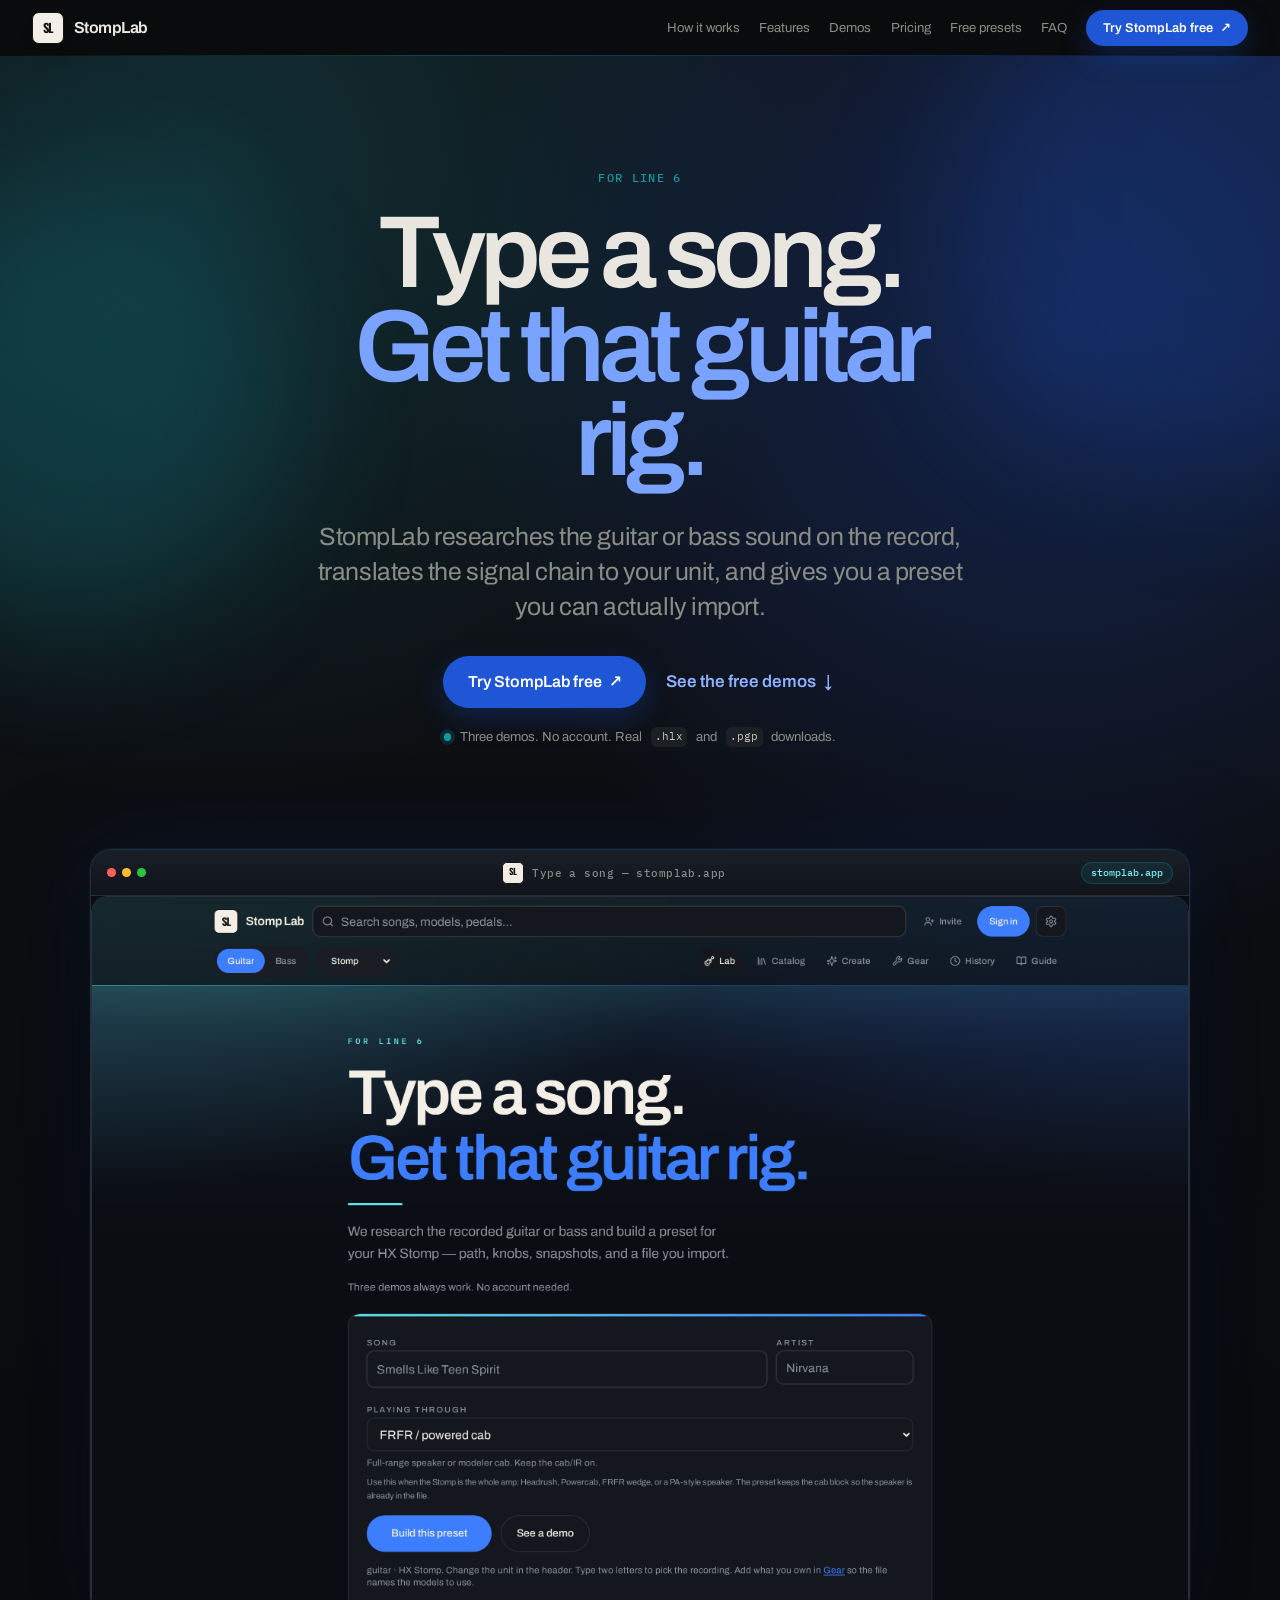
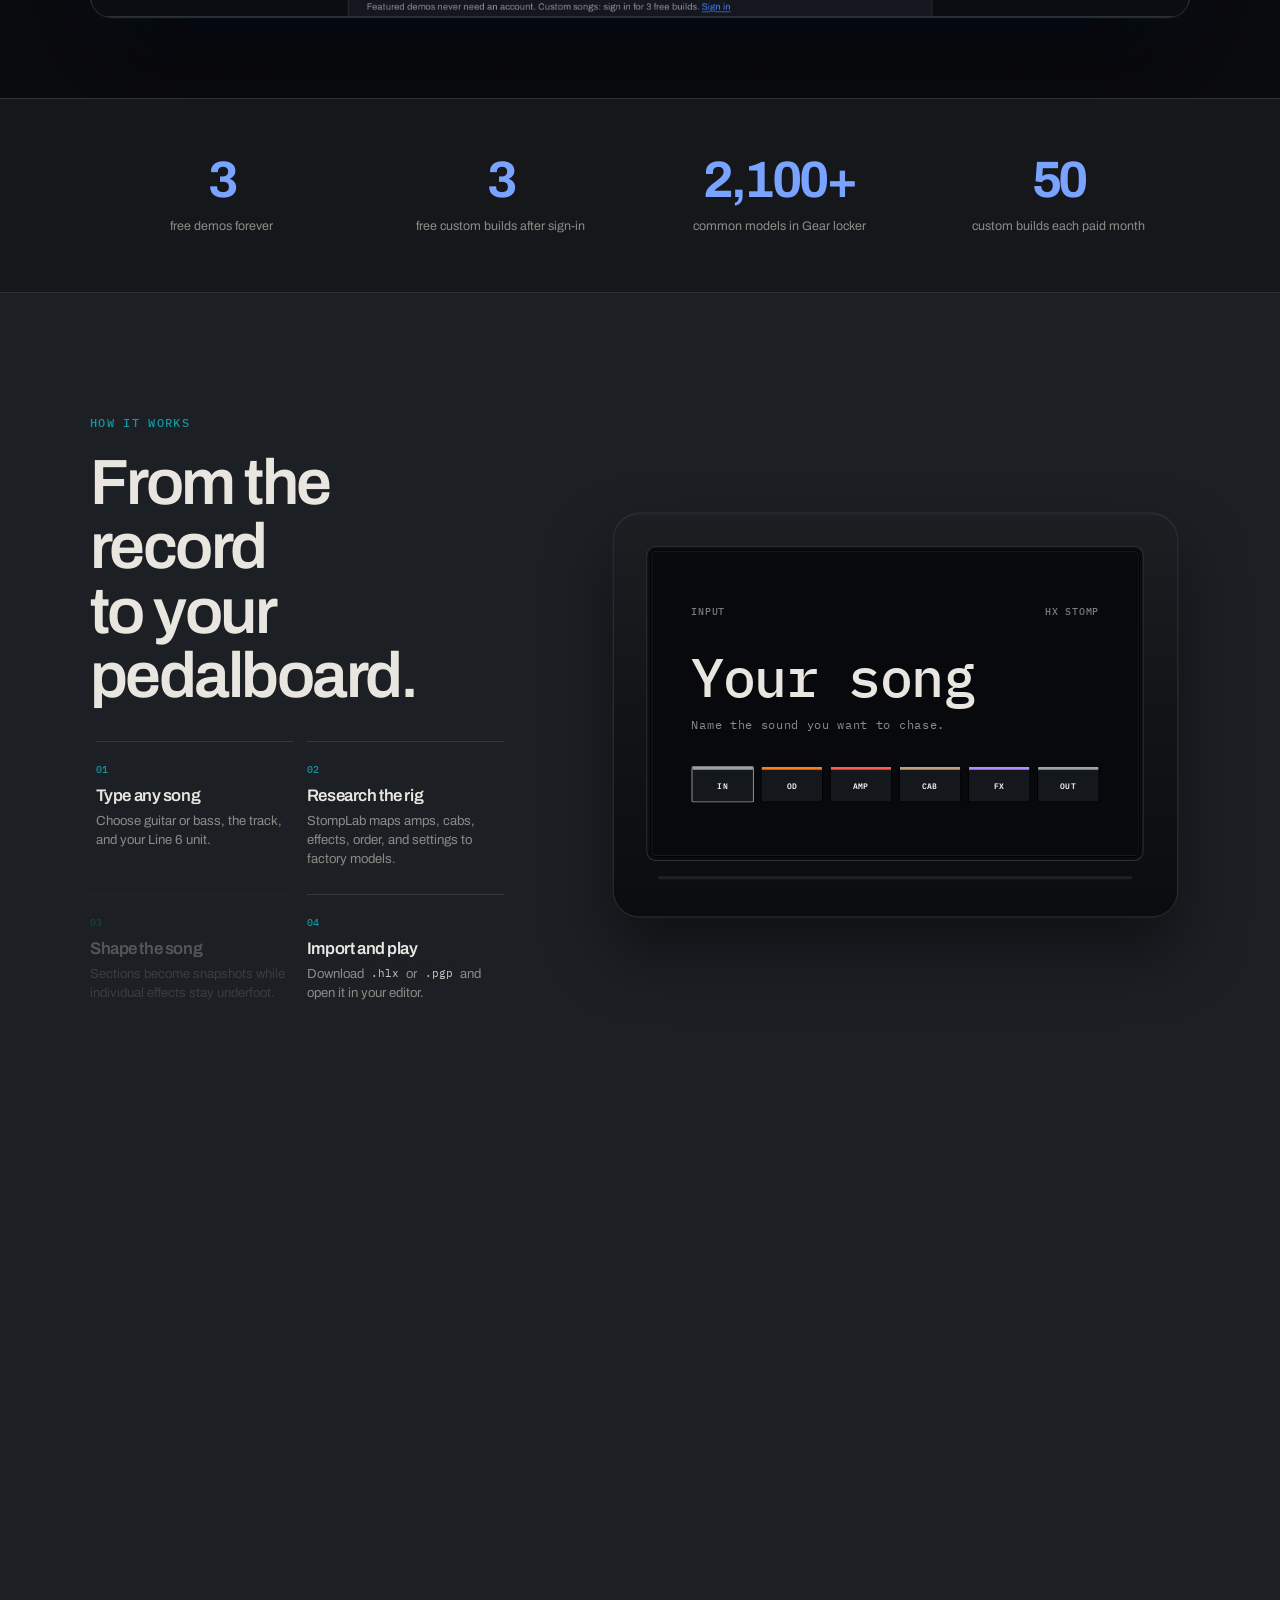
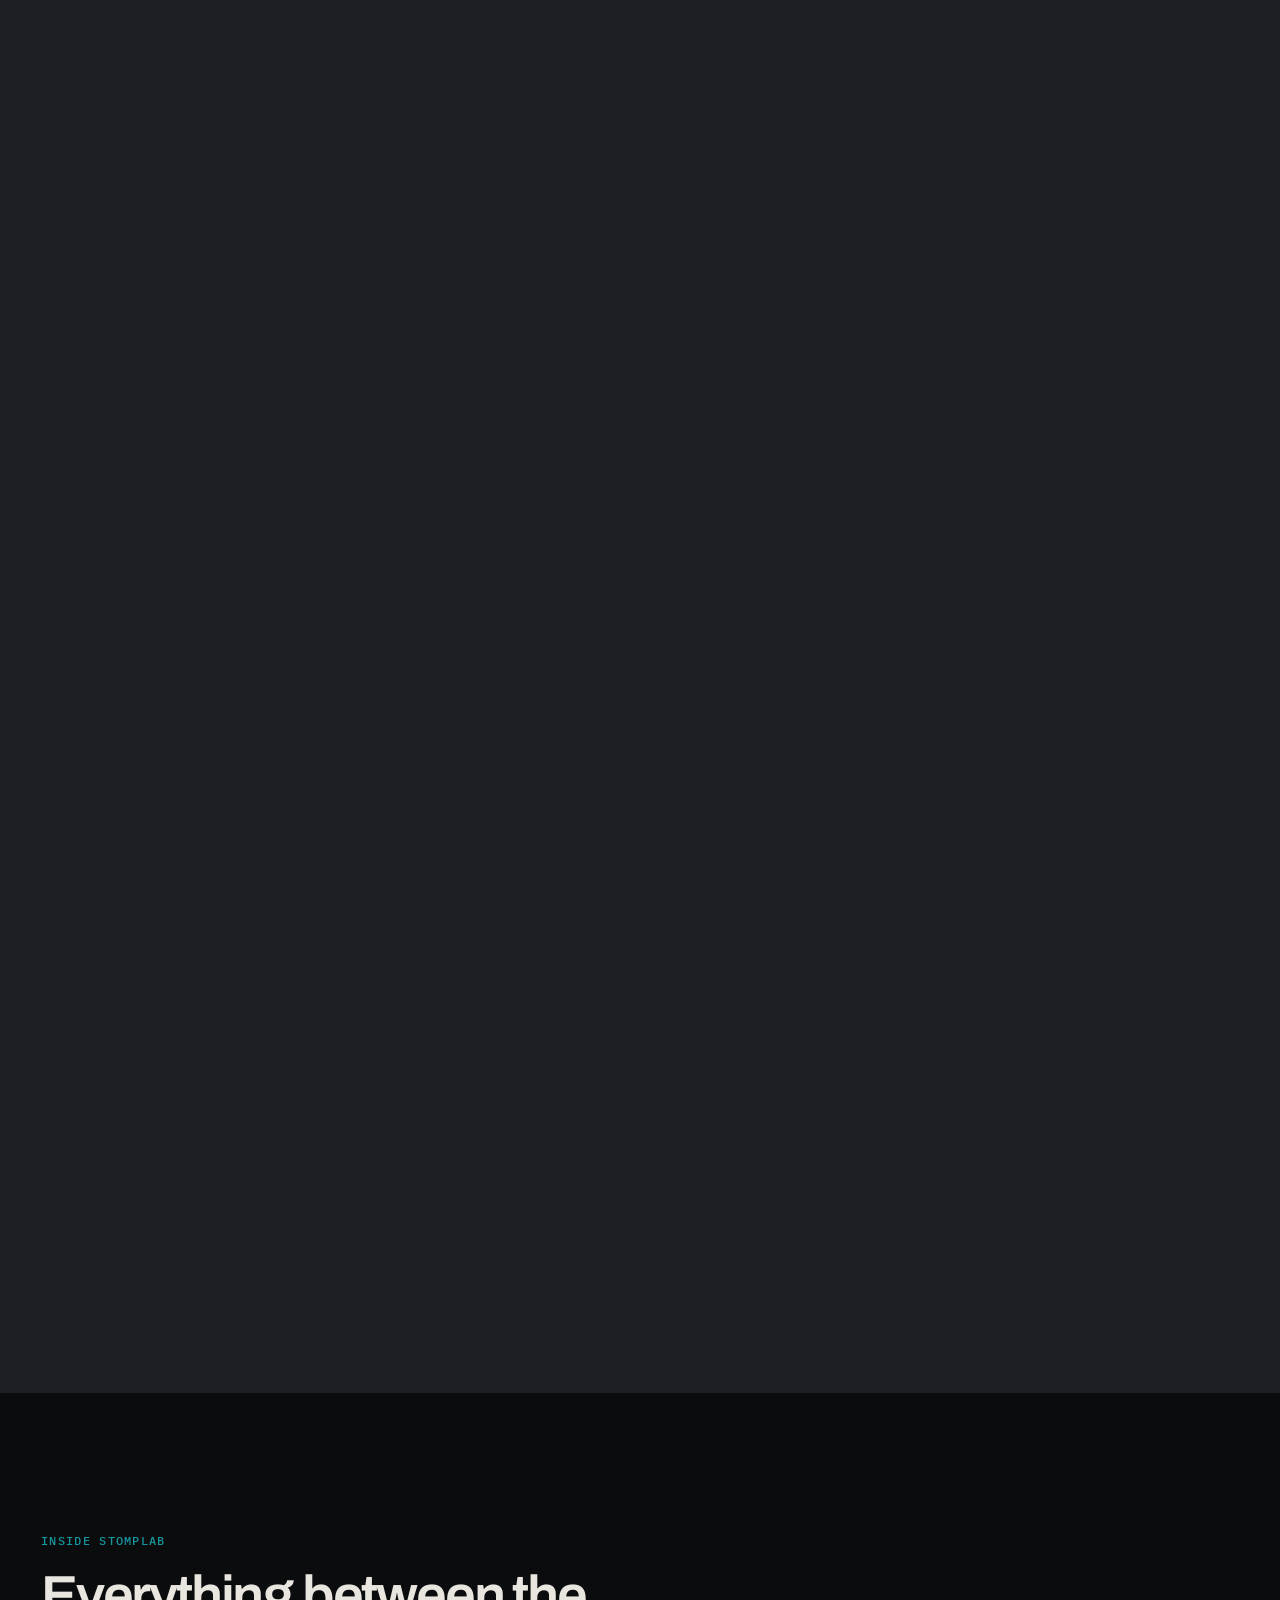
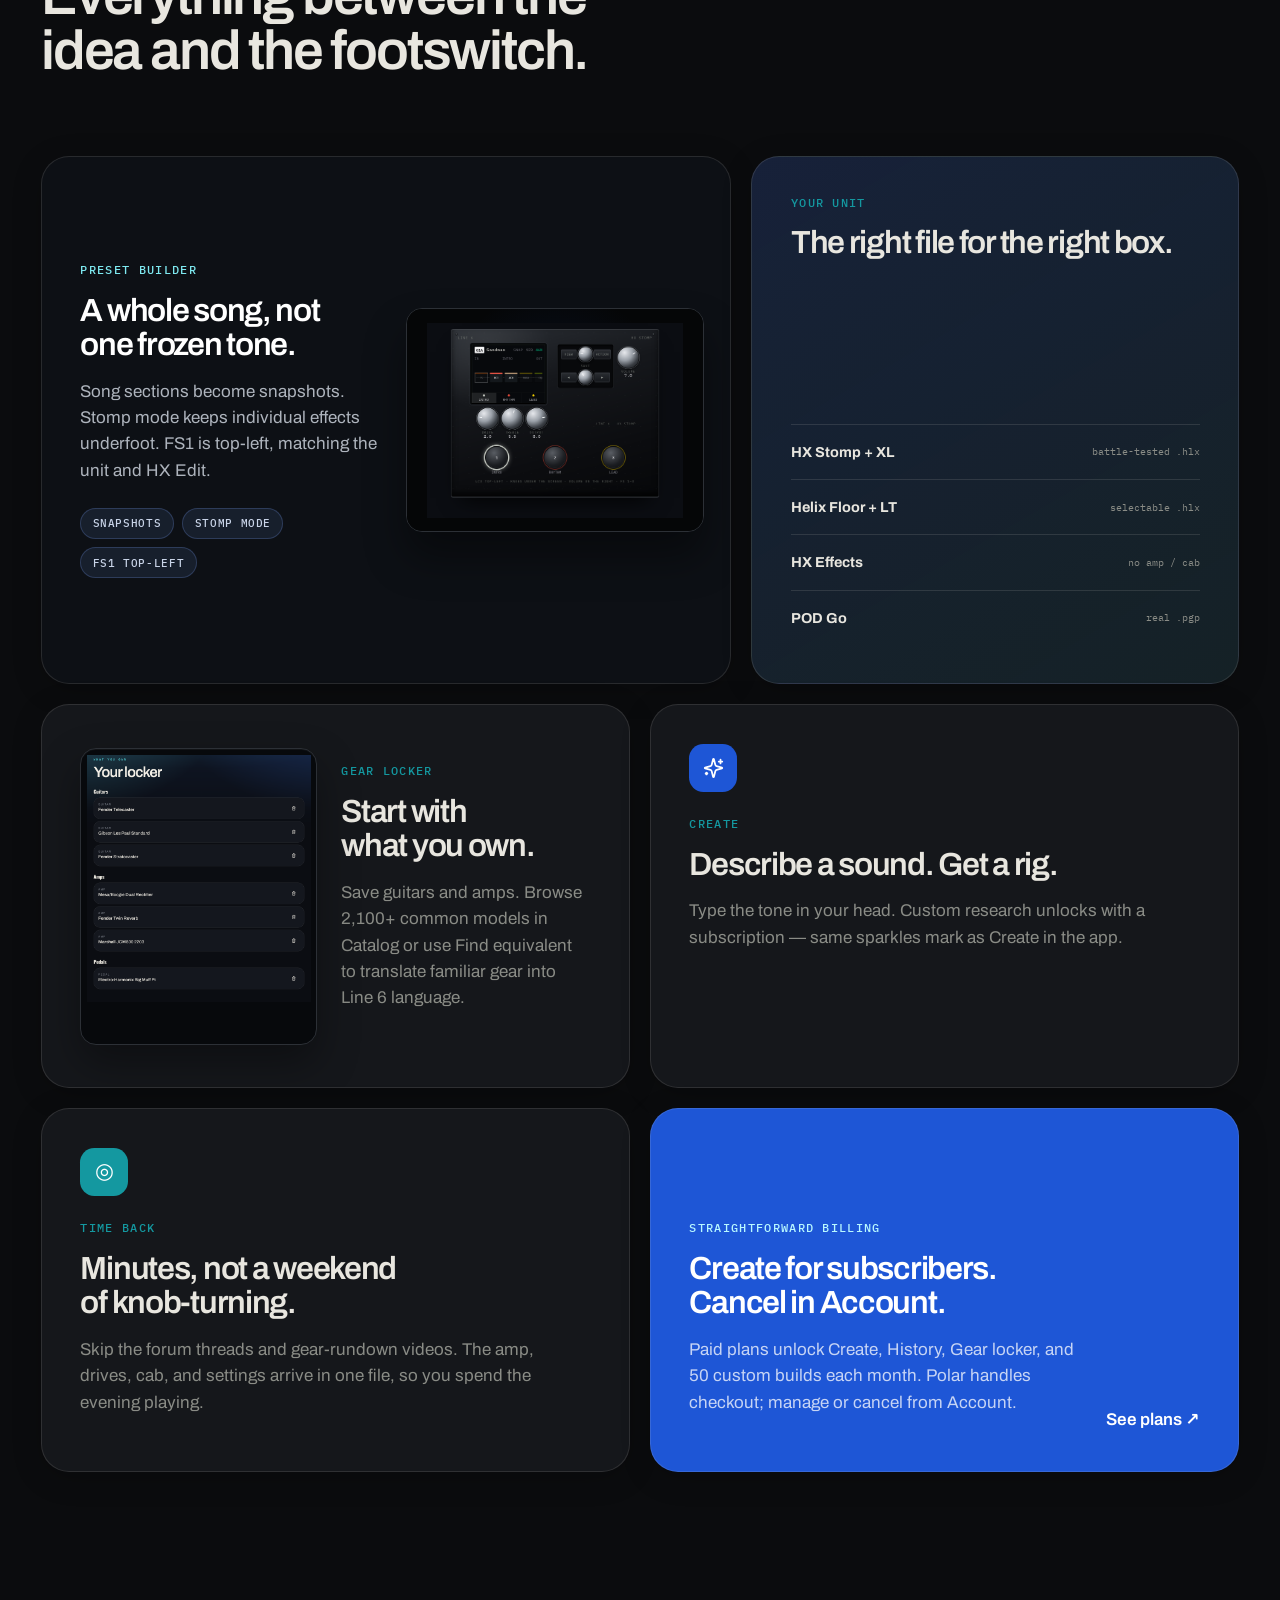
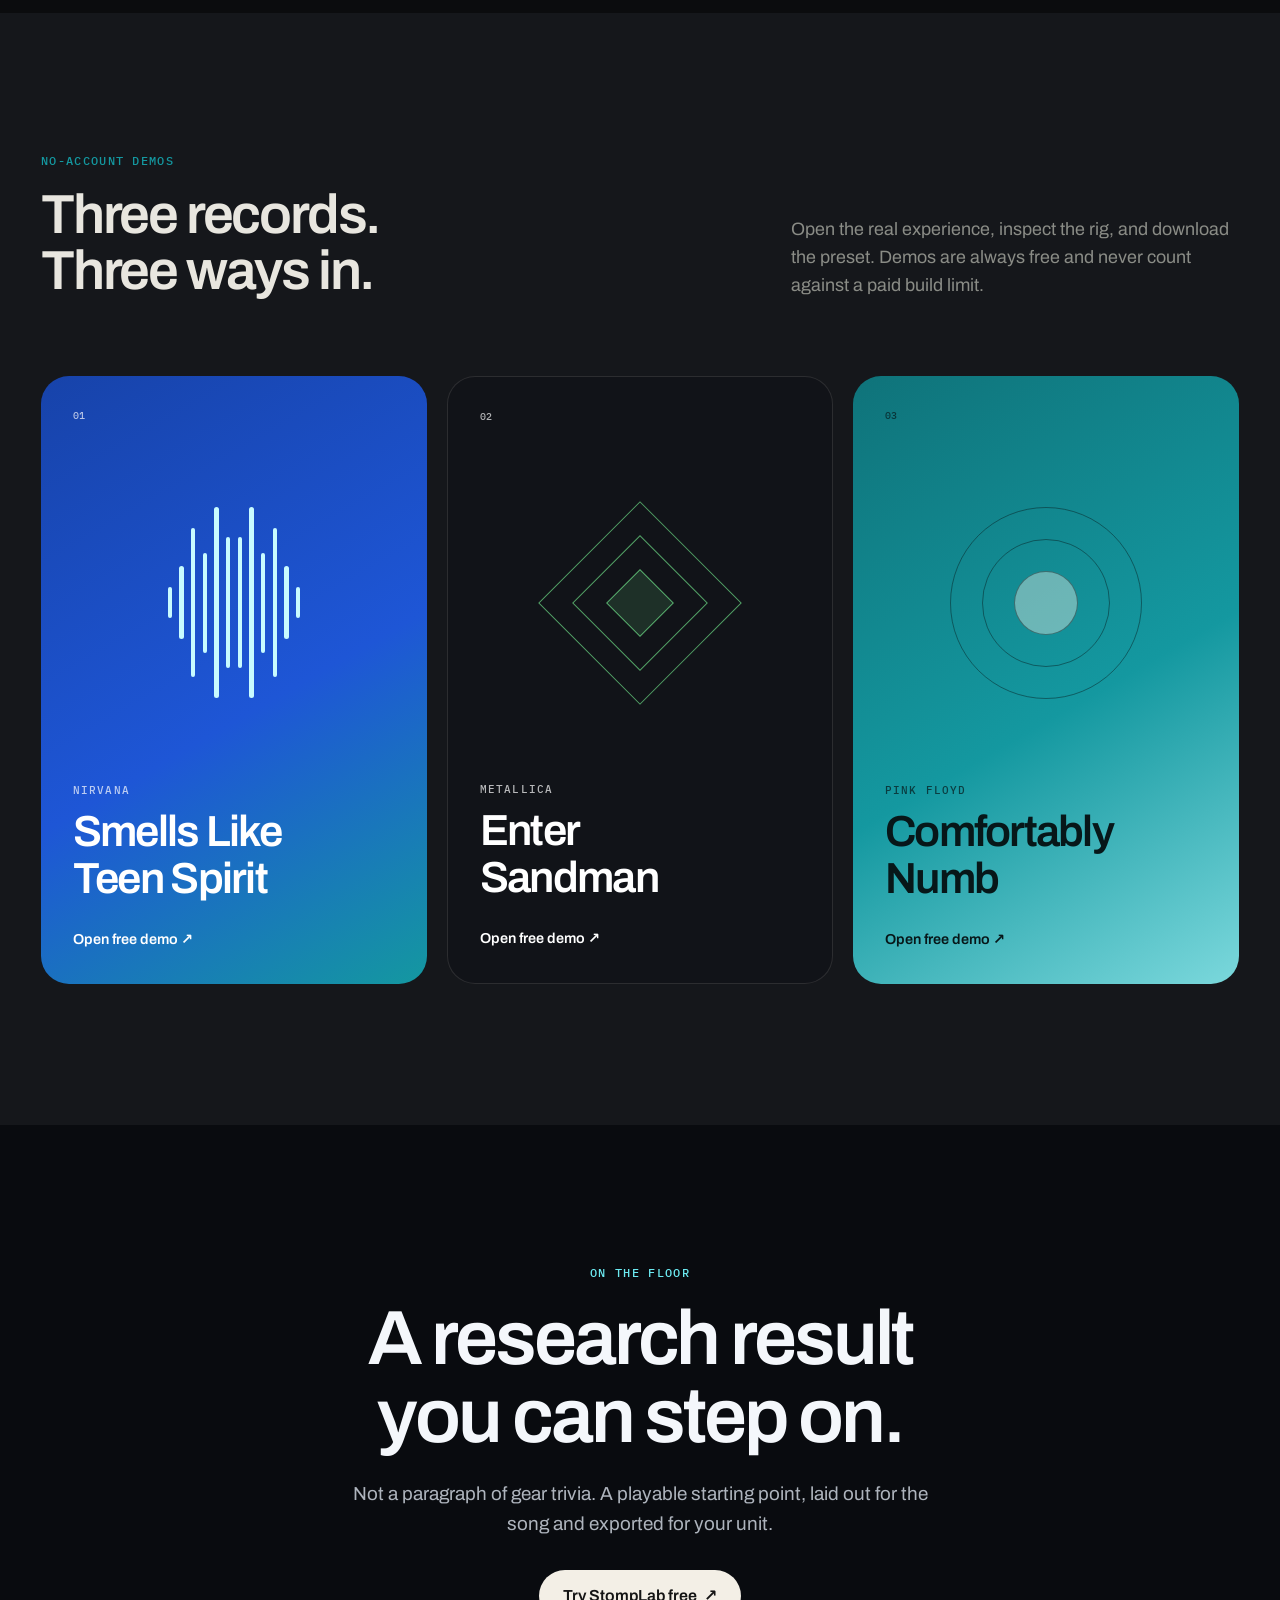
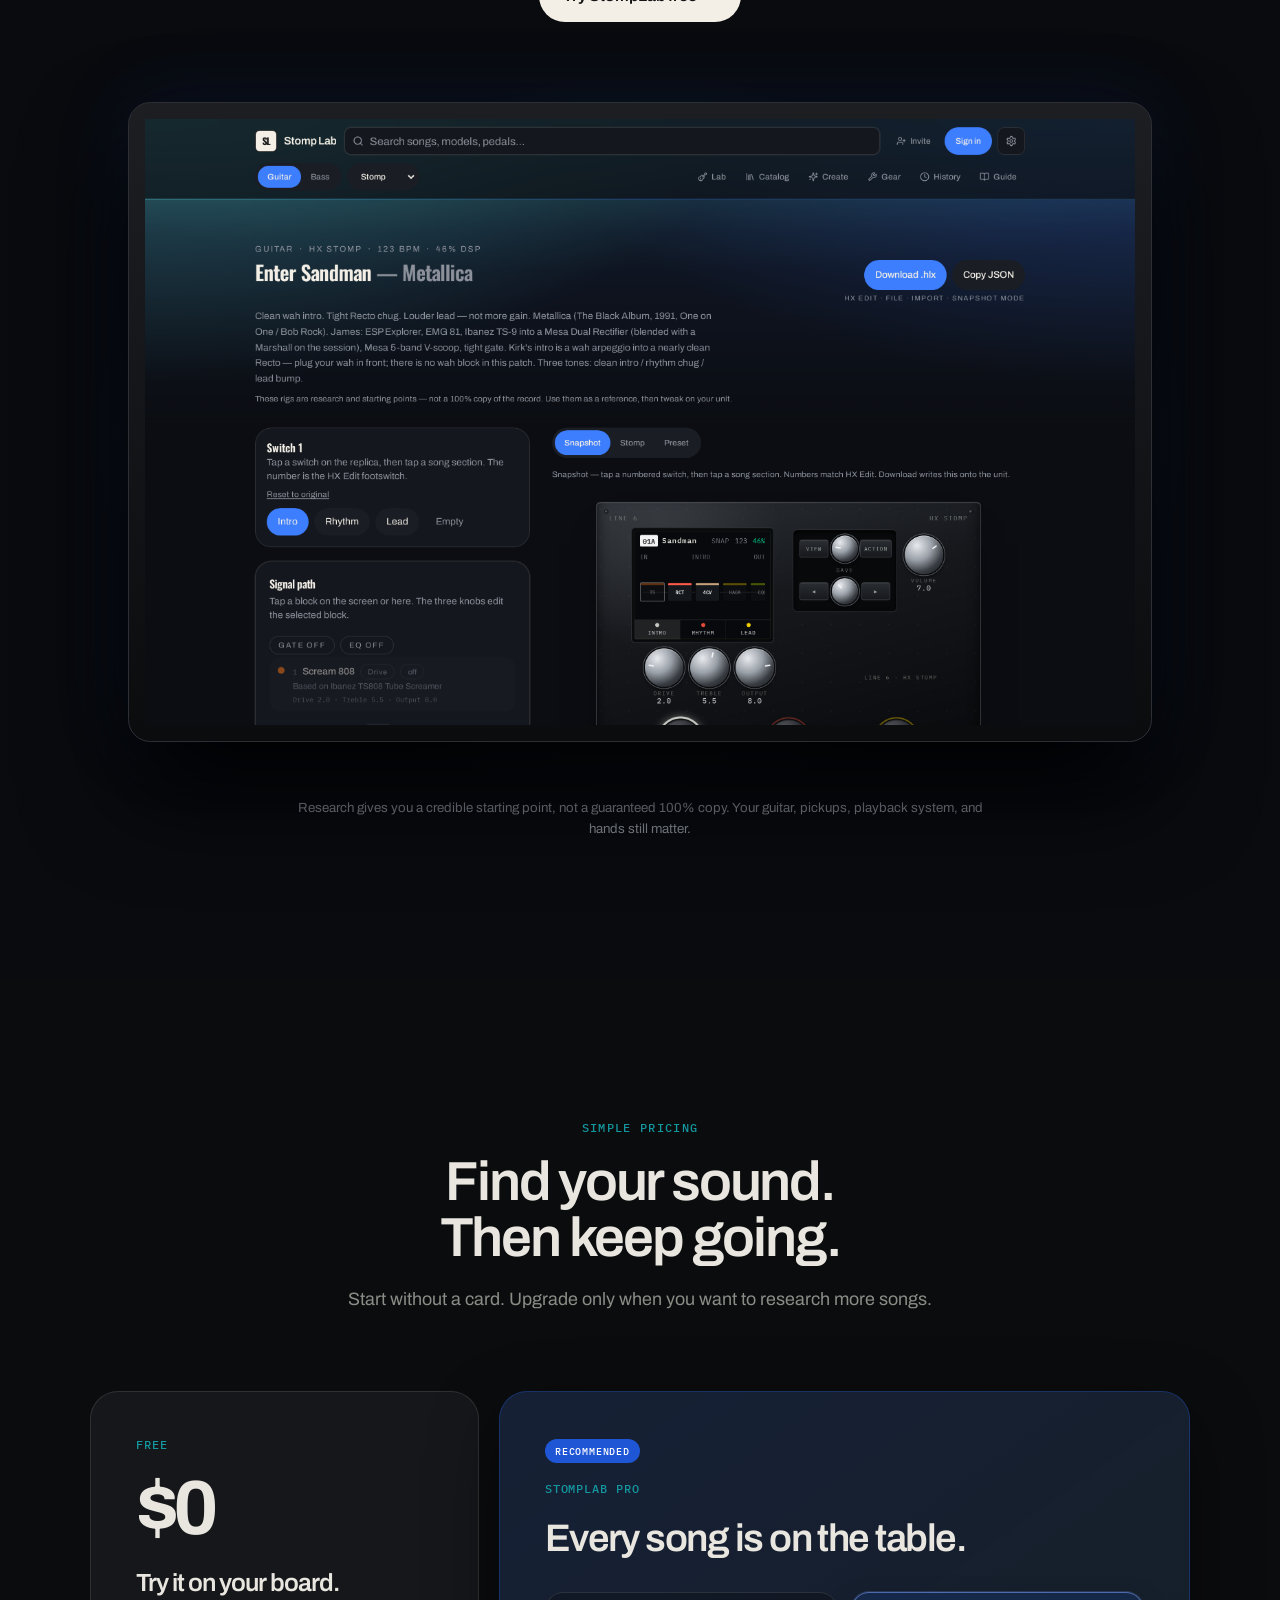
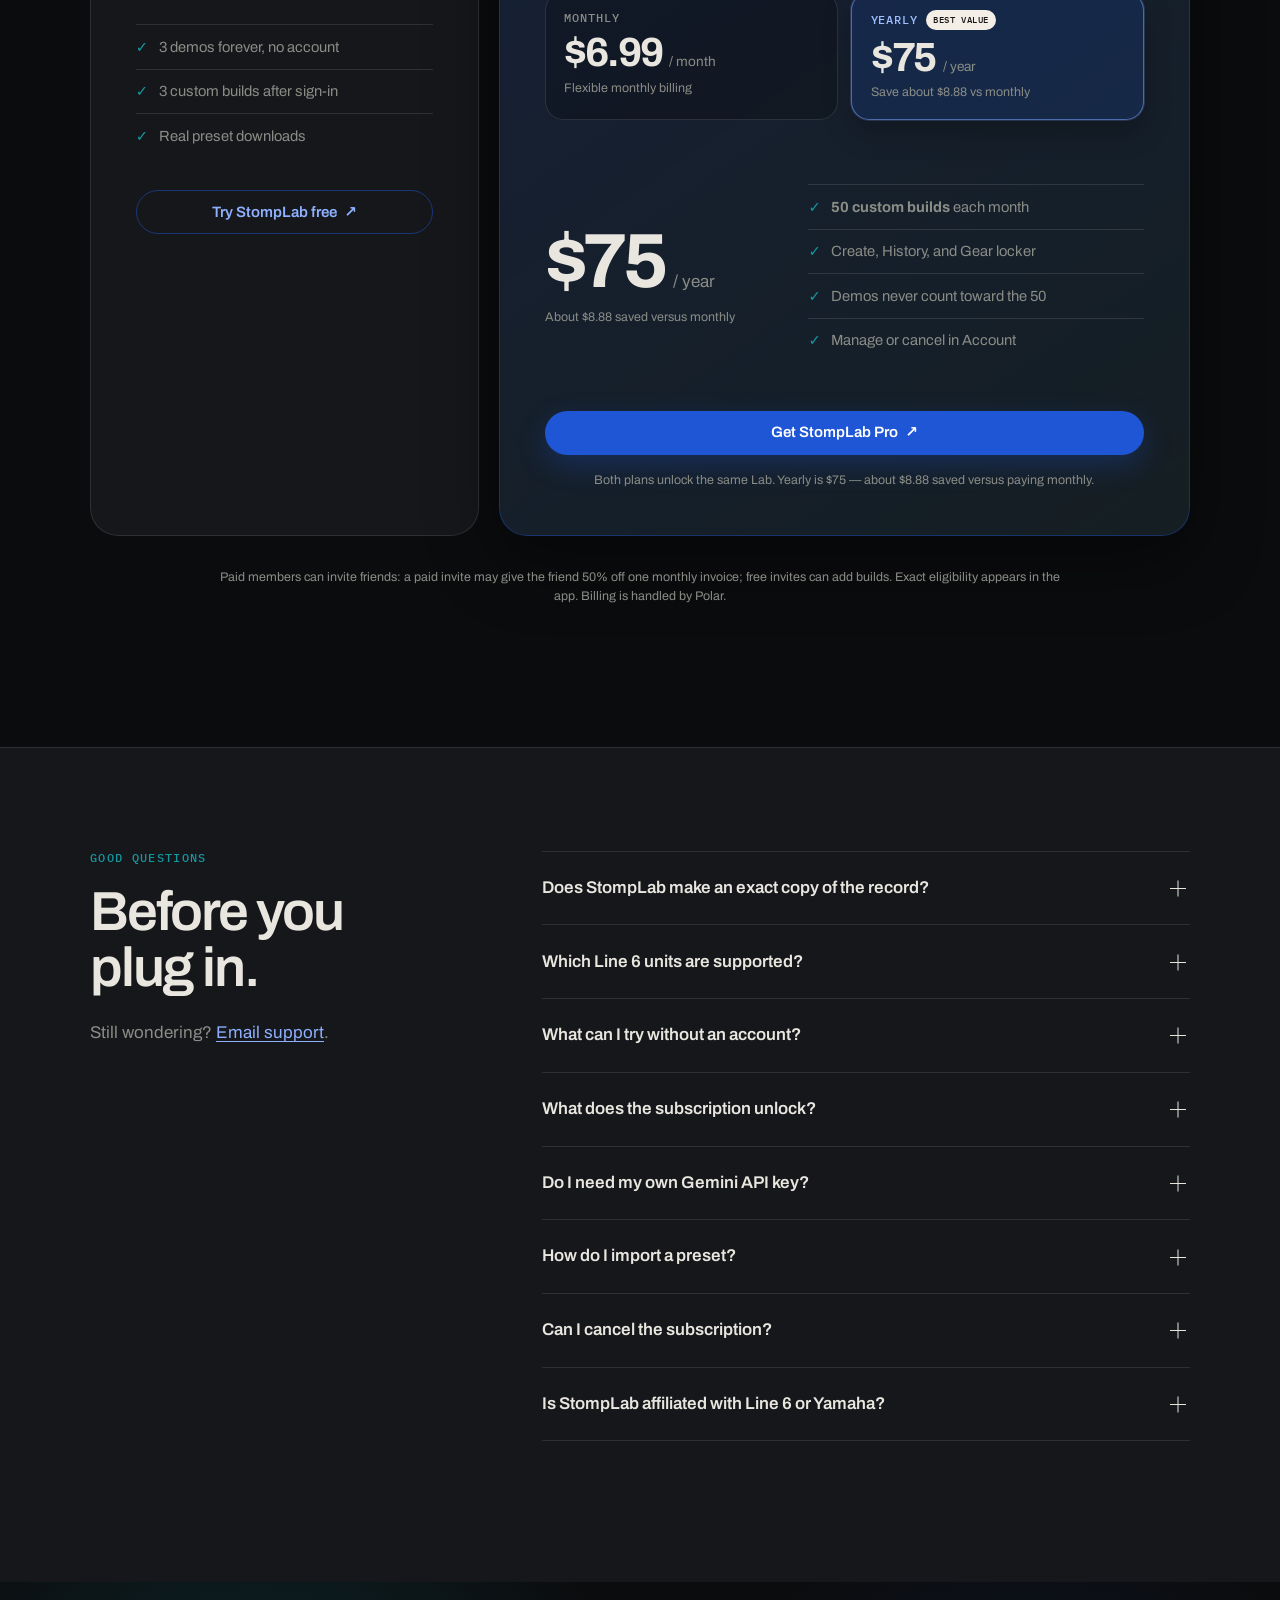
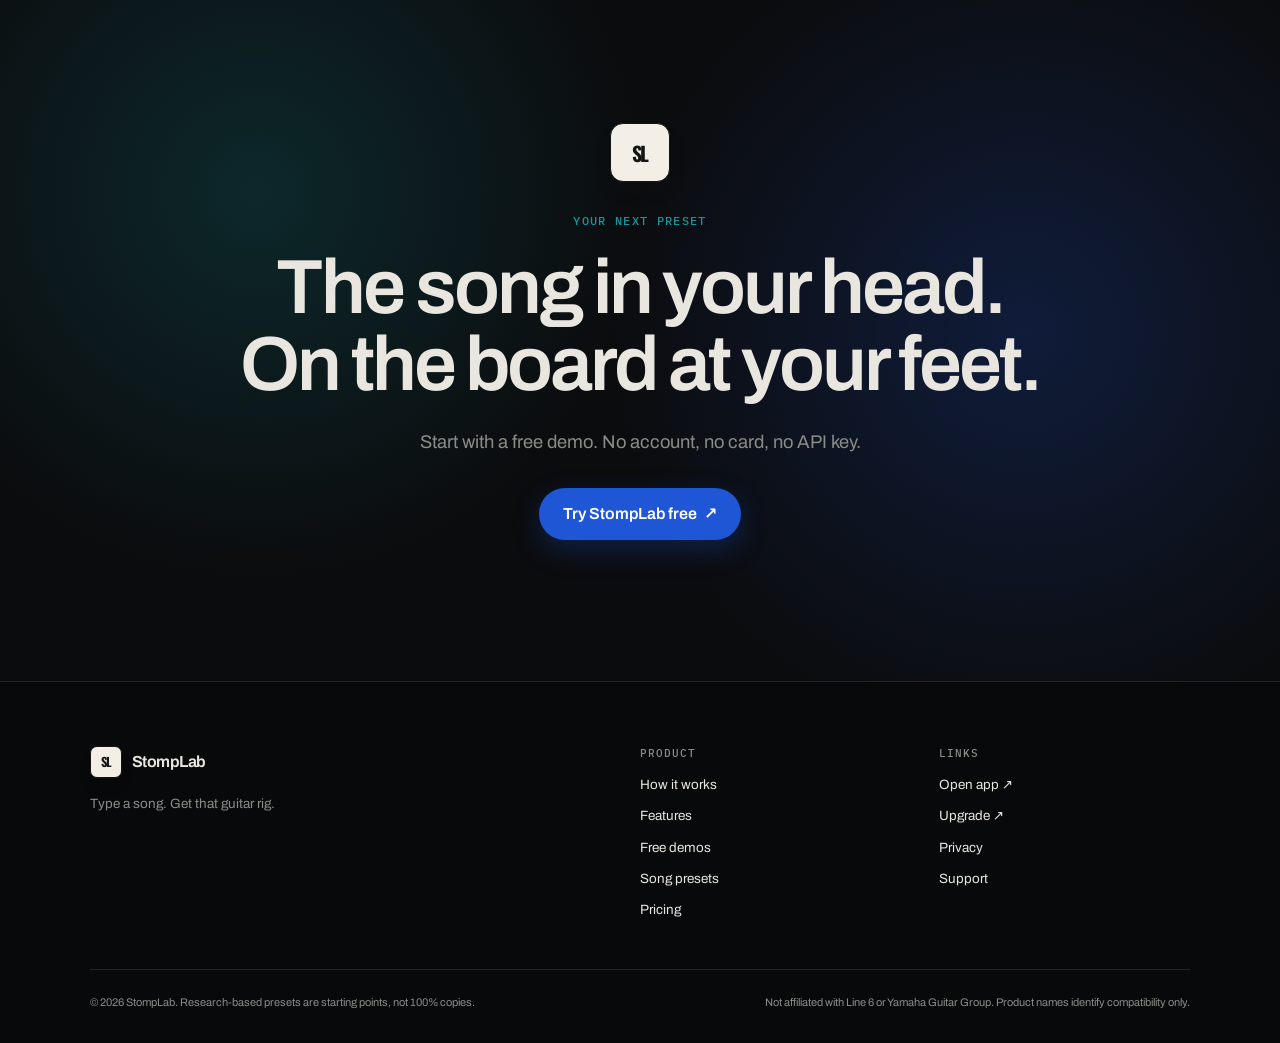
==== commit ab511a8c: "Add free song preset pages, deep-link demos, tag CTAs, sitemap - /presets index + 3 SEO song pages b" ====
--- a/index.html
+++ b/index.html
@@ -18,13 +18,13 @@
 <header class="site-header" id="site-header"><div class="nav-shell">
 <a class="brand" href="#top" aria-label="StompLab home"><span class="sl-sticker" aria-hidden="true">SL</span><span class="brand-name">StompLab</span></a>
 <button class="nav-toggle" type="button" aria-expanded="false" aria-controls="site-nav" aria-label="Open navigation"><span></span><span></span></button>
-<nav class="site-nav" id="site-nav" aria-label="Primary navigation"><a href="#how">How it works</a><a href="#features">Features</a><a href="#demos">Demos</a><a href="#pricing">Pricing</a><a href="#faq">FAQ</a><a class="button button-small button-primary" href="https://stomplab.app">Try StompLab free <span aria-hidden="true">↗</span></a></nav>
+<nav class="site-nav" id="site-nav" aria-label="Primary navigation"><a href="#how">How it works</a><a href="#features">Features</a><a href="#demos">Demos</a><a href="#pricing">Pricing</a><a href="/presets">Free presets</a><a href="#faq">FAQ</a><a class="button button-small button-primary" href="https://stomplab.app/?utm_source=site&amp;utm_medium=landing&amp;utm_content=cta1">Try StompLab free <span aria-hidden="true">↗</span></a></nav>
 </div></header>
 <main id="main">
 <section class="hero sl-hero-wash" aria-labelledby="hero-title"><div class="hero-orb orb-one" aria-hidden="true"></div><div class="hero-orb orb-two" aria-hidden="true"></div><div class="wrap hero-inner">
 <p class="kicker reveal">For Line 6</p><h1 id="hero-title" class="reveal">Type a song.<br><span>Get that guitar rig.</span></h1>
 <p class="hero-lede reveal">StompLab researches the guitar or bass sound on the record, translates the signal chain to your unit, and gives you a preset you can actually import.</p>
-<div class="hero-actions reveal"><a class="button button-primary button-large" href="https://stomplab.app">Try StompLab free <span aria-hidden="true">↗</span></a><a class="text-action" href="#demos">See the free demos <span aria-hidden="true">↓</span></a></div>
+<div class="hero-actions reveal"><a class="button button-primary button-large" href="https://stomplab.app/?utm_source=site&amp;utm_medium=landing&amp;utm_content=cta2">Try StompLab free <span aria-hidden="true">↗</span></a><a class="text-action" href="#demos">See the free demos <span aria-hidden="true">↓</span></a></div>
 <p class="microtrust reveal"><span class="status-dot"></span> Three demos. No account. Real <code>.hlx</code> and <code>.pgp</code> downloads.</p>
 <div class="hero-stage reveal" aria-label="StompLab product preview">
 <div class="browser-chrome">
@@ -67,30 +67,30 @@
 </article>
 <article class="bento-card bento-simple bento-gateway reveal">
 <div class="icon-box icon-gateway" aria-hidden="true">◎</div>
-<p class="card-kicker">Product AI gateway</p>
-<h3>No Gemini key from you.</h3>
-<p>Research runs through StompLab. You never paste a visitor API key into the app.</p>
+<p class="card-kicker">Time back</p>
+<h3>Minutes, not a weekend of knob-turning.</h3>
+<p>Skip the forum threads and gear-rundown videos. The amp, drives, cab, and settings arrive in one file, so you spend the evening playing.</p>
 </article>
 <article class="bento-card bento-wide reveal">
 <div><p class="card-kicker">Straightforward billing</p><h3>Create for subscribers. Cancel in Account.</h3><p>Paid plans unlock Create, History, Gear locker, and 50 custom builds each month. Polar handles checkout; manage or cancel from Account.</p></div>
-<a class="text-link" href="https://stomplab.app/upgrade">See plans <span aria-hidden="true">↗</span></a>
+<a class="text-link" href="https://stomplab.app/upgrade?utm_source=site&amp;utm_medium=landing&amp;utm_content=cta3">See plans <span aria-hidden="true">↗</span></a>
 </article>
 </div></div></section>
 
 <section class="demos-section" id="demos" aria-labelledby="demos-title"><div class="wide-wrap"><div class="section-intro section-intro-row reveal"><div><p class="kicker">No-account demos</p><h2 id="demos-title">Three records.<br>Three ways in.</h2></div><p>Open the real experience, inspect the rig, and download the preset. Demos are always free and never count against a paid build limit.</p></div><div class="demo-gallery">
-<a class="demo-tile demo-blue reveal" href="https://stomplab.app"><span class="track-number">01</span><div class="waveform" aria-hidden="true"><i></i><i></i><i></i><i></i><i></i><i></i><i></i><i></i><i></i><i></i><i></i><i></i></div><div><p>Nirvana</p><h3>Smells Like<br>Teen Spirit</h3><span class="open-demo">Open free demo ↗</span></div></a>
-<a class="demo-tile demo-ink reveal" href="https://stomplab.app"><span class="track-number">02</span><div class="sandman-art" aria-hidden="true"><span></span><span></span><span></span></div><div><p>Metallica</p><h3>Enter<br>Sandman</h3><span class="open-demo">Open free demo ↗</span></div></a>
-<a class="demo-tile demo-cyan reveal" href="https://stomplab.app"><span class="track-number">03</span><div class="rings" aria-hidden="true"><i></i><i></i><i></i></div><div><p>Pink Floyd</p><h3>Comfortably<br>Numb</h3><span class="open-demo">Open free demo ↗</span></div></a>
+<a class="demo-tile demo-blue reveal" href="https://stomplab.app/preset/featured-teen-spirit?utm_source=site&amp;utm_medium=landing&amp;utm_content=demo_teen_spirit"><span class="track-number">01</span><div class="waveform" aria-hidden="true"><i></i><i></i><i></i><i></i><i></i><i></i><i></i><i></i><i></i><i></i><i></i><i></i></div><div><p>Nirvana</p><h3>Smells Like<br>Teen Spirit</h3><span class="open-demo">Open free demo ↗</span></div></a>
+<a class="demo-tile demo-ink reveal" href="https://stomplab.app/preset/featured-sandman?utm_source=site&amp;utm_medium=landing&amp;utm_content=demo_sandman"><span class="track-number">02</span><div class="sandman-art" aria-hidden="true"><span></span><span></span><span></span></div><div><p>Metallica</p><h3>Enter<br>Sandman</h3><span class="open-demo">Open free demo ↗</span></div></a>
+<a class="demo-tile demo-cyan reveal" href="https://stomplab.app/preset/featured-numb?utm_source=site&amp;utm_medium=landing&amp;utm_content=demo_numb"><span class="track-number">03</span><div class="rings" aria-hidden="true"><i></i><i></i><i></i></div><div><p>Pink Floyd</p><h3>Comfortably<br>Numb</h3><span class="open-demo">Open free demo ↗</span></div></a>
 </div></div></section>
 
-<section class="cinema-stage" aria-labelledby="stage-title"><div class="stage-glow" aria-hidden="true"></div><div class="wrap stage-inner"><div class="stage-copy reveal"><p class="kicker kicker-light">On the floor</p><h2 id="stage-title">A research result<br>you can step on.</h2><p>Not a paragraph of gear trivia. A playable starting point, laid out for the song and exported for your unit.</p><a class="button button-light button-large" href="https://stomplab.app">Try StompLab free <span aria-hidden="true">↗</span></a></div>
+<section class="cinema-stage" aria-labelledby="stage-title"><div class="stage-glow" aria-hidden="true"></div><div class="wrap stage-inner"><div class="stage-copy reveal"><p class="kicker kicker-light">On the floor</p><h2 id="stage-title">A research result<br>you can step on.</h2><p>Not a paragraph of gear trivia. A playable starting point, laid out for the song and exported for your unit.</p><a class="button button-light button-large" href="https://stomplab.app/?utm_source=site&amp;utm_medium=landing&amp;utm_content=cta4">Try StompLab free <span aria-hidden="true">↗</span></a></div>
 <figure class="floor-device media-frame media-cinema reveal">
 <img src="assets/shot-preset.png" width="1440" height="960" alt="StompLab preset workspace — Enter Sandman on the live HX Stomp replica with snapshots and Download .hlx" loading="lazy" decoding="async">
 </figure>
 <p class="stage-note reveal">Research gives you a credible starting point, not a guaranteed 100% copy. Your guitar, pickups, playback system, and hands still matter.</p></div></section>
 
 <section class="pricing-section" id="pricing" aria-labelledby="pricing-title"><div class="wrap"><div class="section-intro centered reveal"><p class="kicker">Simple pricing</p><h2 id="pricing-title">Find your sound.<br>Then keep going.</h2><p>Start without a card. Upgrade only when you want to research more songs.</p></div>
-<div class="pricing-shell"><article class="free-summary reveal"><p class="plan-name">Free</p><p class="price"><strong>$0</strong></p><h3>Try it on your board.</h3><ul><li>3 demos forever, no account</li><li>3 custom builds after sign-in</li><li>Real preset downloads</li></ul><a class="button button-outline button-block" href="https://stomplab.app">Try StompLab free <span>↗</span></a></article>
+<div class="pricing-shell"><article class="free-summary reveal"><p class="plan-name">Free</p><p class="price"><strong>$0</strong></p><h3>Try it on your board.</h3><ul><li>3 demos forever, no account</li><li>3 custom builds after sign-in</li><li>Real preset downloads</li></ul><a class="button button-outline button-block" href="https://stomplab.app/?utm_source=site&amp;utm_medium=landing&amp;utm_content=cta5">Try StompLab free <span>↗</span></a></article>
 <article class="pro-card reveal"><div class="pro-heading"><div><span class="best-value">Recommended</span><p class="plan-name">StompLab Pro</p><h3>Every song is on the table.</h3></div></div>
 <div class="billing-options" role="radiogroup" aria-label="Billing period">
 <button class="billing-option" data-price="monthly" type="button" aria-checked="false">
@@ -104,7 +104,7 @@
 <span class="billing-option-note">Save about $8.88 vs monthly</span>
 </button>
 </div>
-<div class="pro-body"><div class="pro-price"><p class="price"><strong id="price-value">$75</strong><span id="price-period">/ year</span></p><p id="price-note">About $8.88 saved versus monthly</p></div><ul><li><strong>50 custom builds</strong> each month</li><li>Create, History, and Gear locker</li><li>Demos never count toward the 50</li><li>Manage or cancel in Account</li></ul></div><a class="button button-primary button-block" href="https://stomplab.app/upgrade">Get StompLab Pro <span>↗</span></a><p class="annual-note">Both plans unlock the same Lab. Yearly is $75 — about $8.88 saved versus paying monthly.</p></article></div>
+<div class="pro-body"><div class="pro-price"><p class="price"><strong id="price-value">$75</strong><span id="price-period">/ year</span></p><p id="price-note">About $8.88 saved versus monthly</p></div><ul><li><strong>50 custom builds</strong> each month</li><li>Create, History, and Gear locker</li><li>Demos never count toward the 50</li><li>Manage or cancel in Account</li></ul></div><a class="button button-primary button-block" href="https://stomplab.app/upgrade?utm_source=site&amp;utm_medium=landing&amp;utm_content=cta6">Get StompLab Pro <span>↗</span></a><p class="annual-note">Both plans unlock the same Lab. Yearly is $75 — about $8.88 saved versus paying monthly.</p></article></div>
 <p class="pricing-note reveal">Paid members can invite friends: a paid invite may give the friend 50% off one monthly invoice; free invites can add builds. Exact eligibility appears in the app. Billing is handled by Polar.</p></div></section>
 
 <section class="faq-section" id="faq" aria-labelledby="faq-title"><div class="wrap faq-layout"><div class="faq-heading reveal"><p class="kicker">Good questions</p><h2 id="faq-title">Before you plug in.</h2><p>Still wondering? <a href="mailto:stomplab1@gmail.com">Email support</a>.</p></div><div class="faq-list reveal">
@@ -118,8 +118,8 @@
 <details><summary>Is StompLab affiliated with Line 6 or Yamaha?<span></span></summary><p>No. StompLab is independent and is not affiliated with, endorsed by, or sponsored by Line 6 or Yamaha Guitar Group.</p></details>
 </div></div></section>
 
-<section class="final-band" aria-labelledby="final-title"><div class="final-wash" aria-hidden="true"></div><div class="wrap final-content reveal"><span class="sl-sticker final-sticker" aria-hidden="true">SL</span><p class="kicker">Your next preset</p><h2 id="final-title">The song in your head.<br>On the board at your feet.</h2><p>Start with a free demo. No account, no card, no API key.</p><a class="button button-primary button-large" href="https://stomplab.app">Try StompLab free <span aria-hidden="true">↗</span></a></div></section>
+<section class="final-band" aria-labelledby="final-title"><div class="final-wash" aria-hidden="true"></div><div class="wrap final-content reveal"><span class="sl-sticker final-sticker" aria-hidden="true">SL</span><p class="kicker">Your next preset</p><h2 id="final-title">The song in your head.<br>On the board at your feet.</h2><p>Start with a free demo. No account, no card, no API key.</p><a class="button button-primary button-large" href="https://stomplab.app/?utm_source=site&amp;utm_medium=landing&amp;utm_content=cta7">Try StompLab free <span aria-hidden="true">↗</span></a></div></section>
 </main>
-<footer class="site-footer"><div class="wrap footer-main"><div class="footer-brand"><a class="brand" href="#top"><span class="sl-sticker">SL</span><span class="brand-name">StompLab</span></a><p>Type a song. Get that guitar rig.</p></div><nav aria-label="Product links"><p>Product</p><a href="#how">How it works</a><a href="#features">Features</a><a href="#demos">Free demos</a><a href="#pricing">Pricing</a></nav><nav aria-label="Company links"><p>Links</p><a href="https://stomplab.app">Open app ↗</a><a href="https://stomplab.app/upgrade">Upgrade ↗</a><a href="privacy.html">Privacy</a><a href="mailto:stomplab1@gmail.com">Support</a></nav></div><div class="wrap footer-bottom"><p>© 2026 StompLab. Research-based presets are starting points, not 100% copies.</p><p>Not affiliated with Line 6 or Yamaha Guitar Group. Product names identify compatibility only.</p></div></footer>
-<div class="mobile-cta"><a class="button button-primary" href="https://stomplab.app">Try StompLab free <span aria-hidden="true">↗</span></a></div><script src="main.js" defer></script>
+<footer class="site-footer"><div class="wrap footer-main"><div class="footer-brand"><a class="brand" href="#top"><span class="sl-sticker">SL</span><span class="brand-name">StompLab</span></a><p>Type a song. Get that guitar rig.</p></div><nav aria-label="Product links"><p>Product</p><a href="#how">How it works</a><a href="#features">Features</a><a href="#demos">Free demos</a><a href="/presets">Song presets</a><a href="#pricing">Pricing</a></nav><nav aria-label="Company links"><p>Links</p><a href="https://stomplab.app/?utm_source=site&amp;utm_medium=landing&amp;utm_content=cta8">Open app ↗</a><a href="https://stomplab.app/upgrade?utm_source=site&amp;utm_medium=landing&amp;utm_content=cta9">Upgrade ↗</a><a href="privacy.html">Privacy</a><a href="mailto:stomplab1@gmail.com">Support</a></nav></div><div class="wrap footer-bottom"><p>© 2026 StompLab. Research-based presets are starting points, not 100% copies.</p><p>Not affiliated with Line 6 or Yamaha Guitar Group. Product names identify compatibility only.</p></div></footer>
+<div class="mobile-cta"><a class="button button-primary" href="https://stomplab.app/?utm_source=site&amp;utm_medium=landing&amp;utm_content=cta10">Try StompLab free <span aria-hidden="true">↗</span></a></div><script src="main.js" defer></script>
 </body></html>
